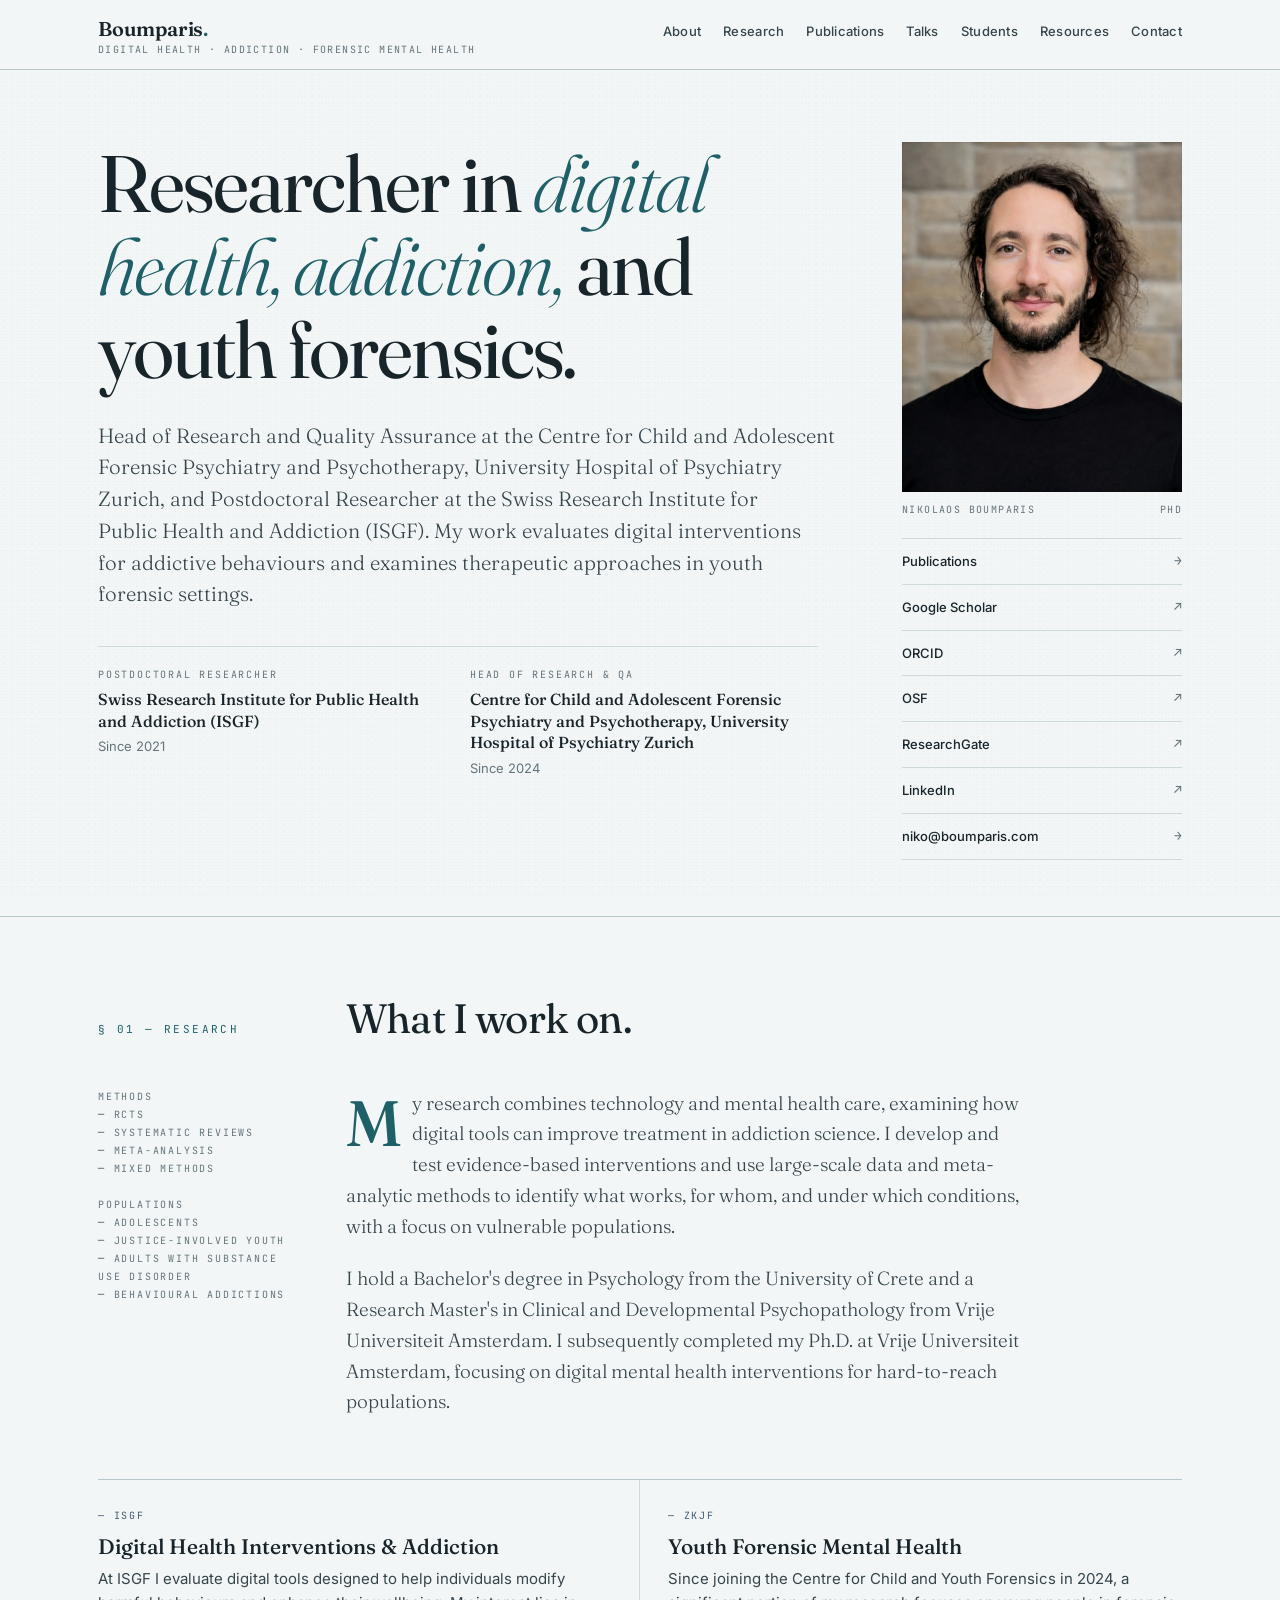
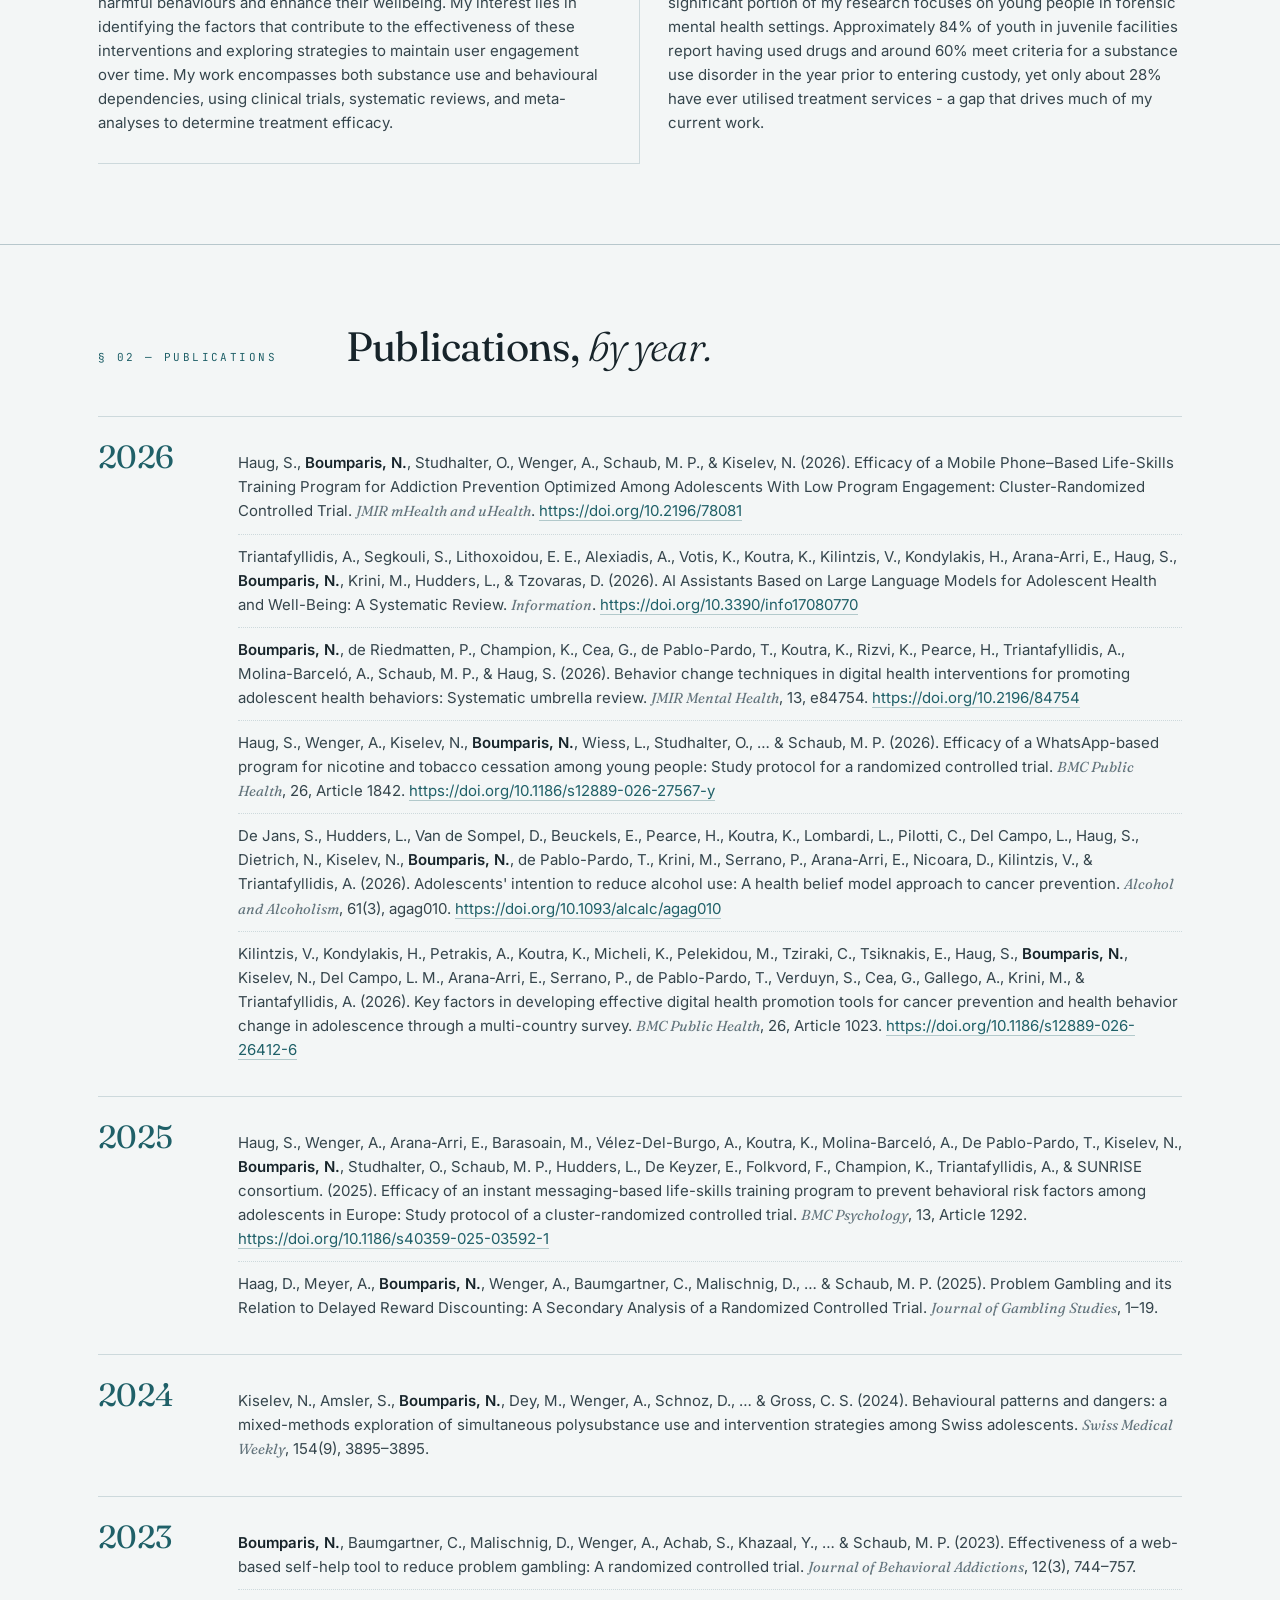
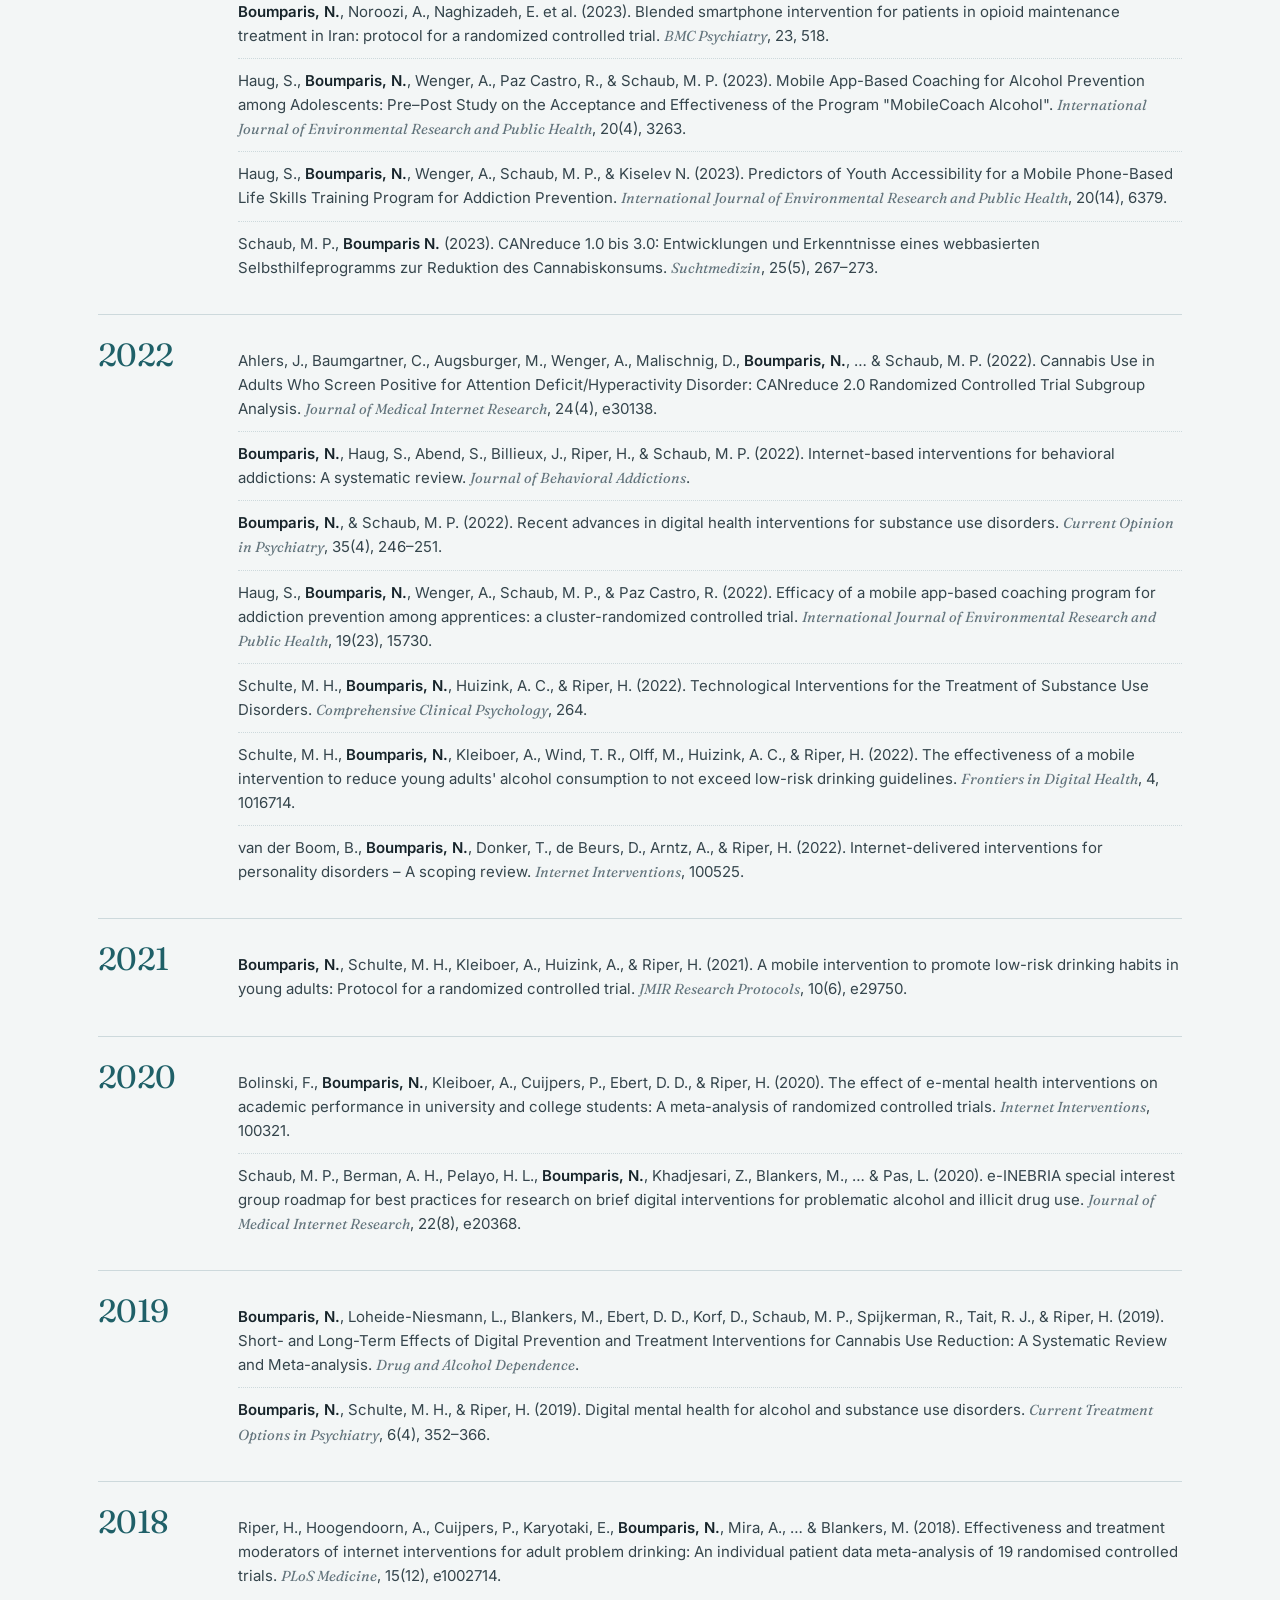
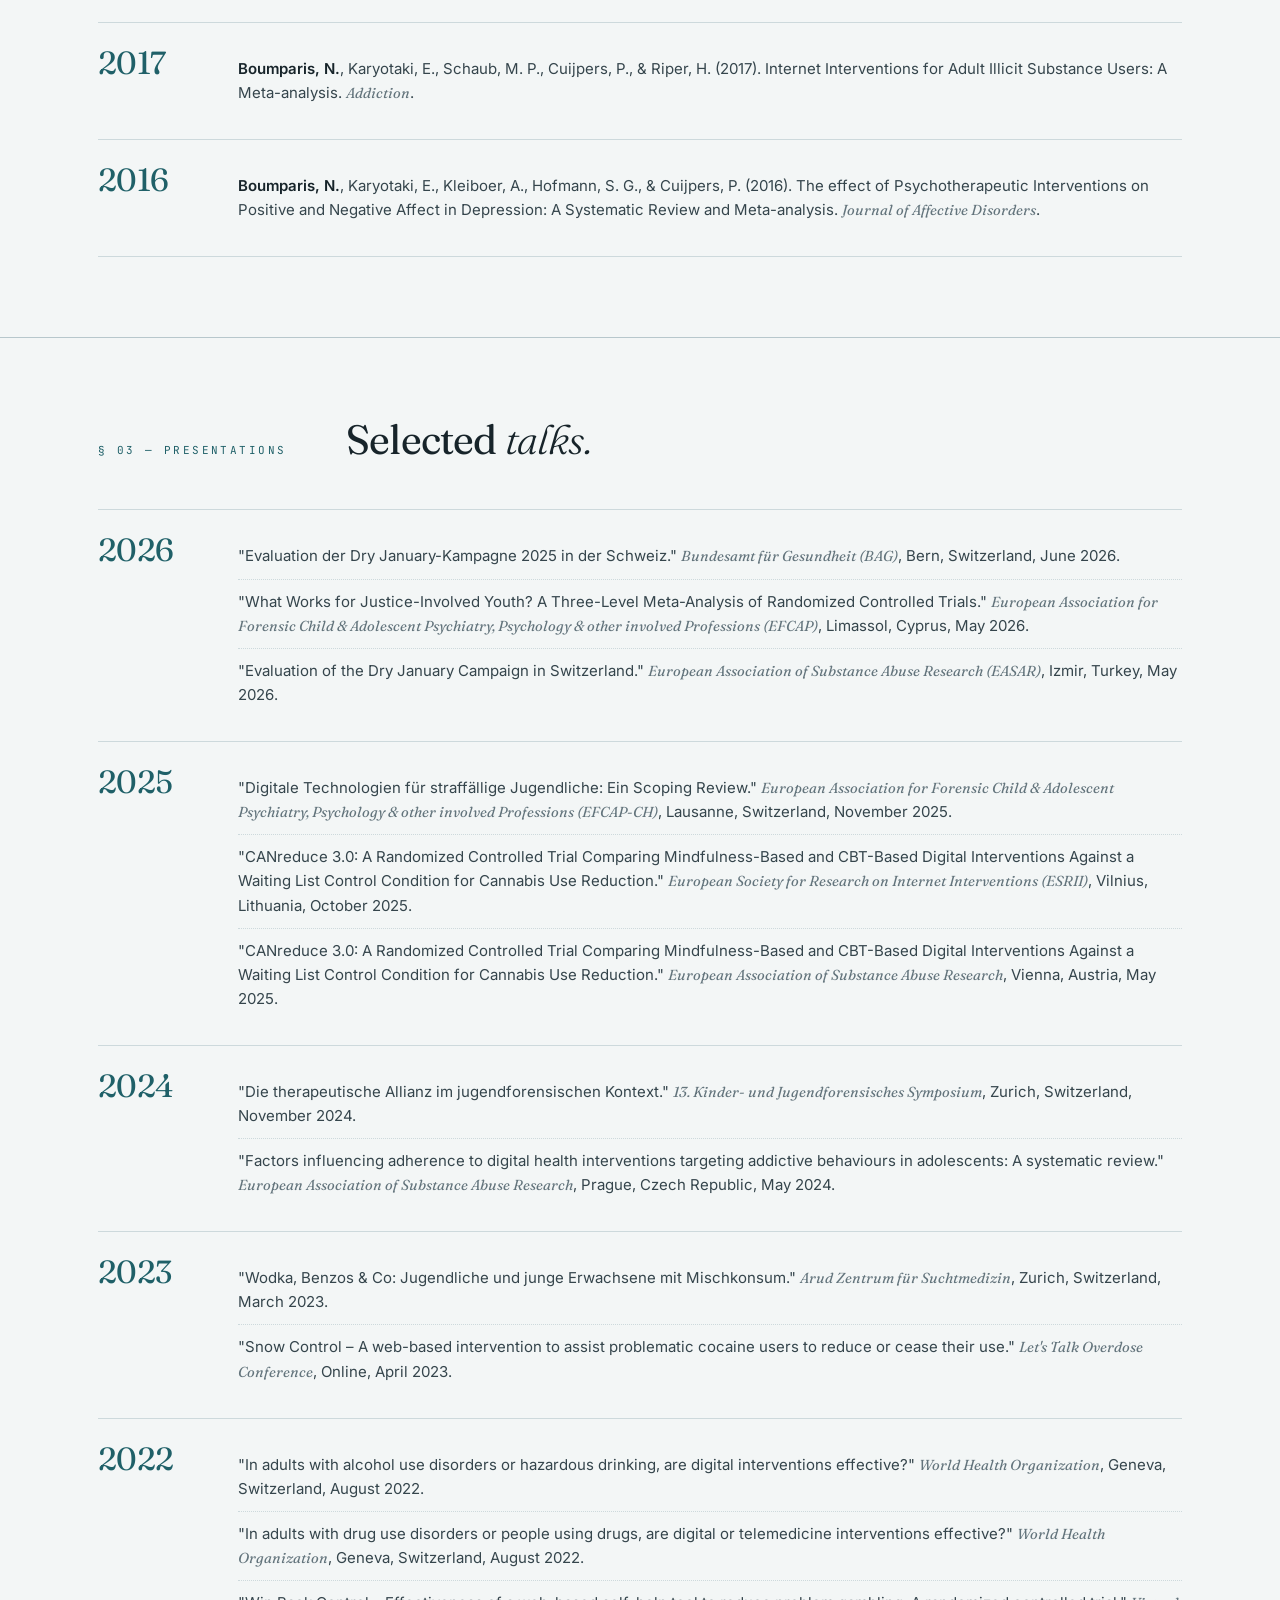
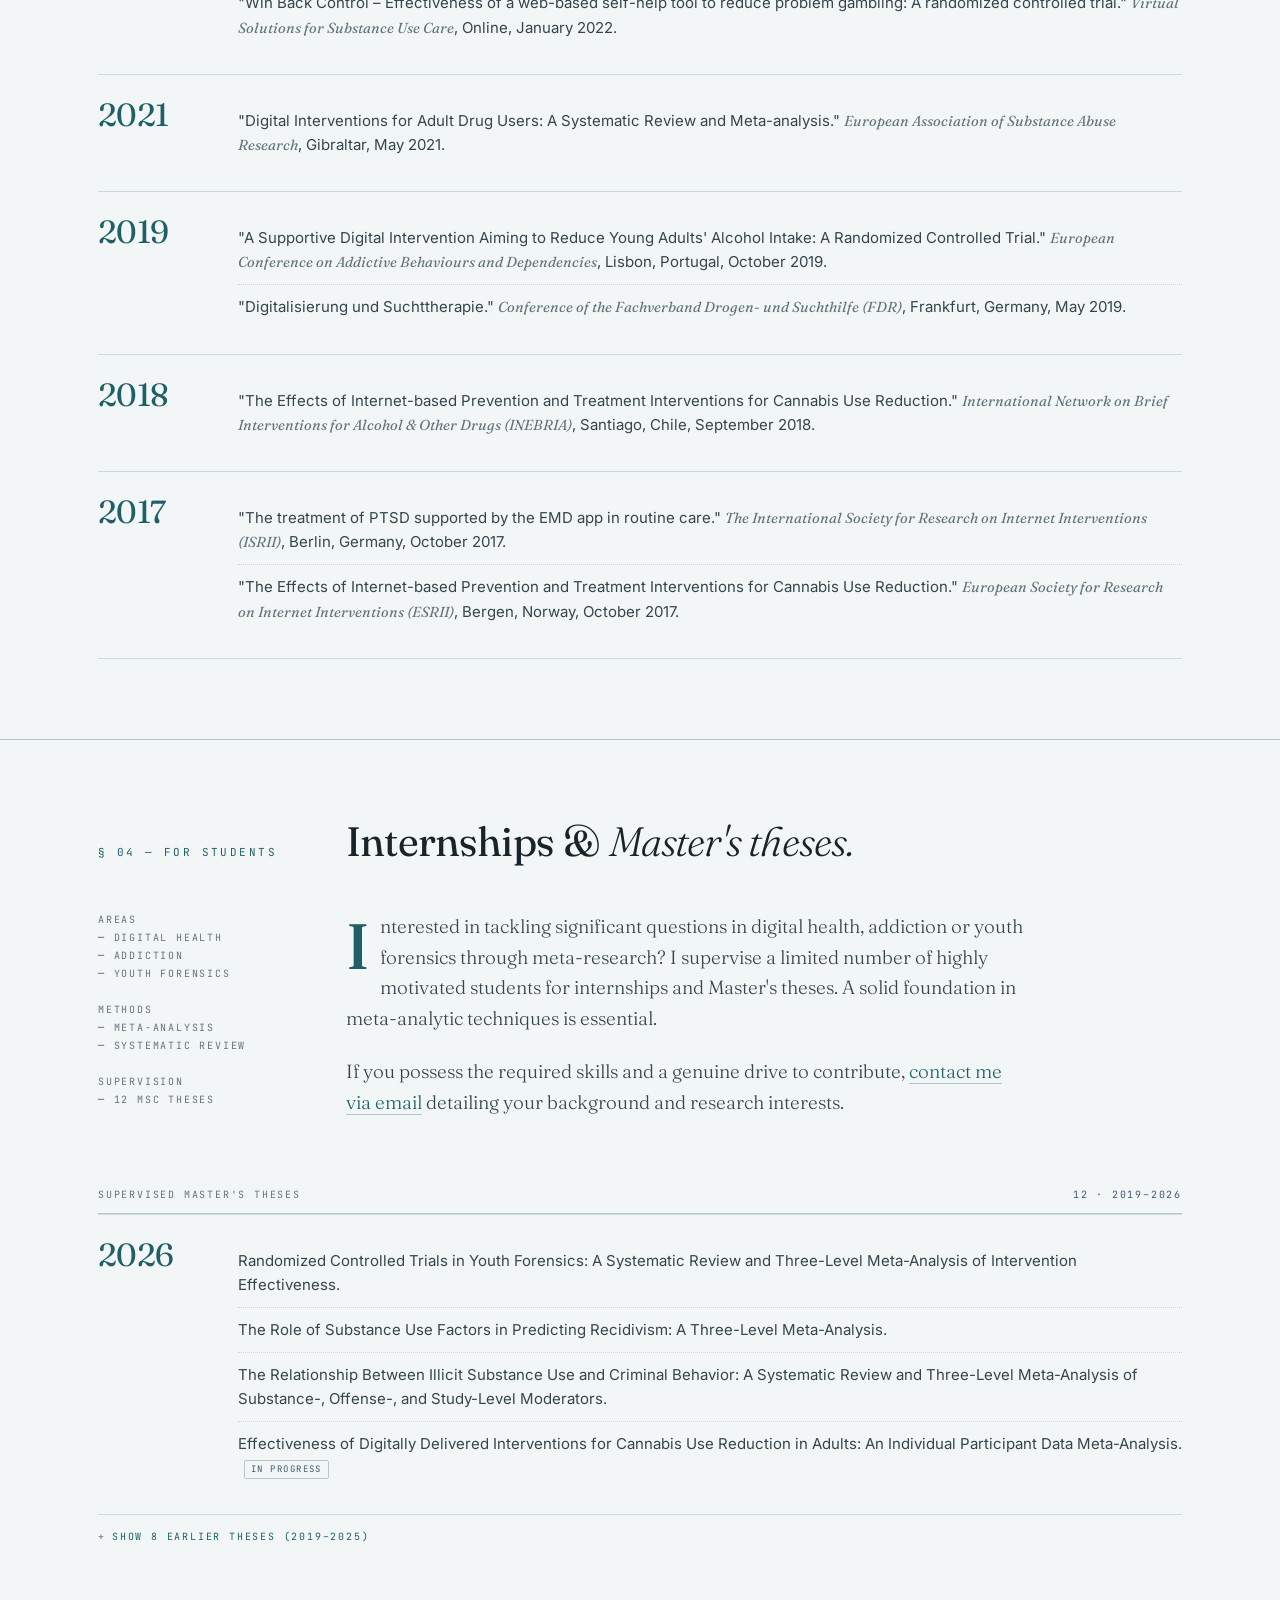
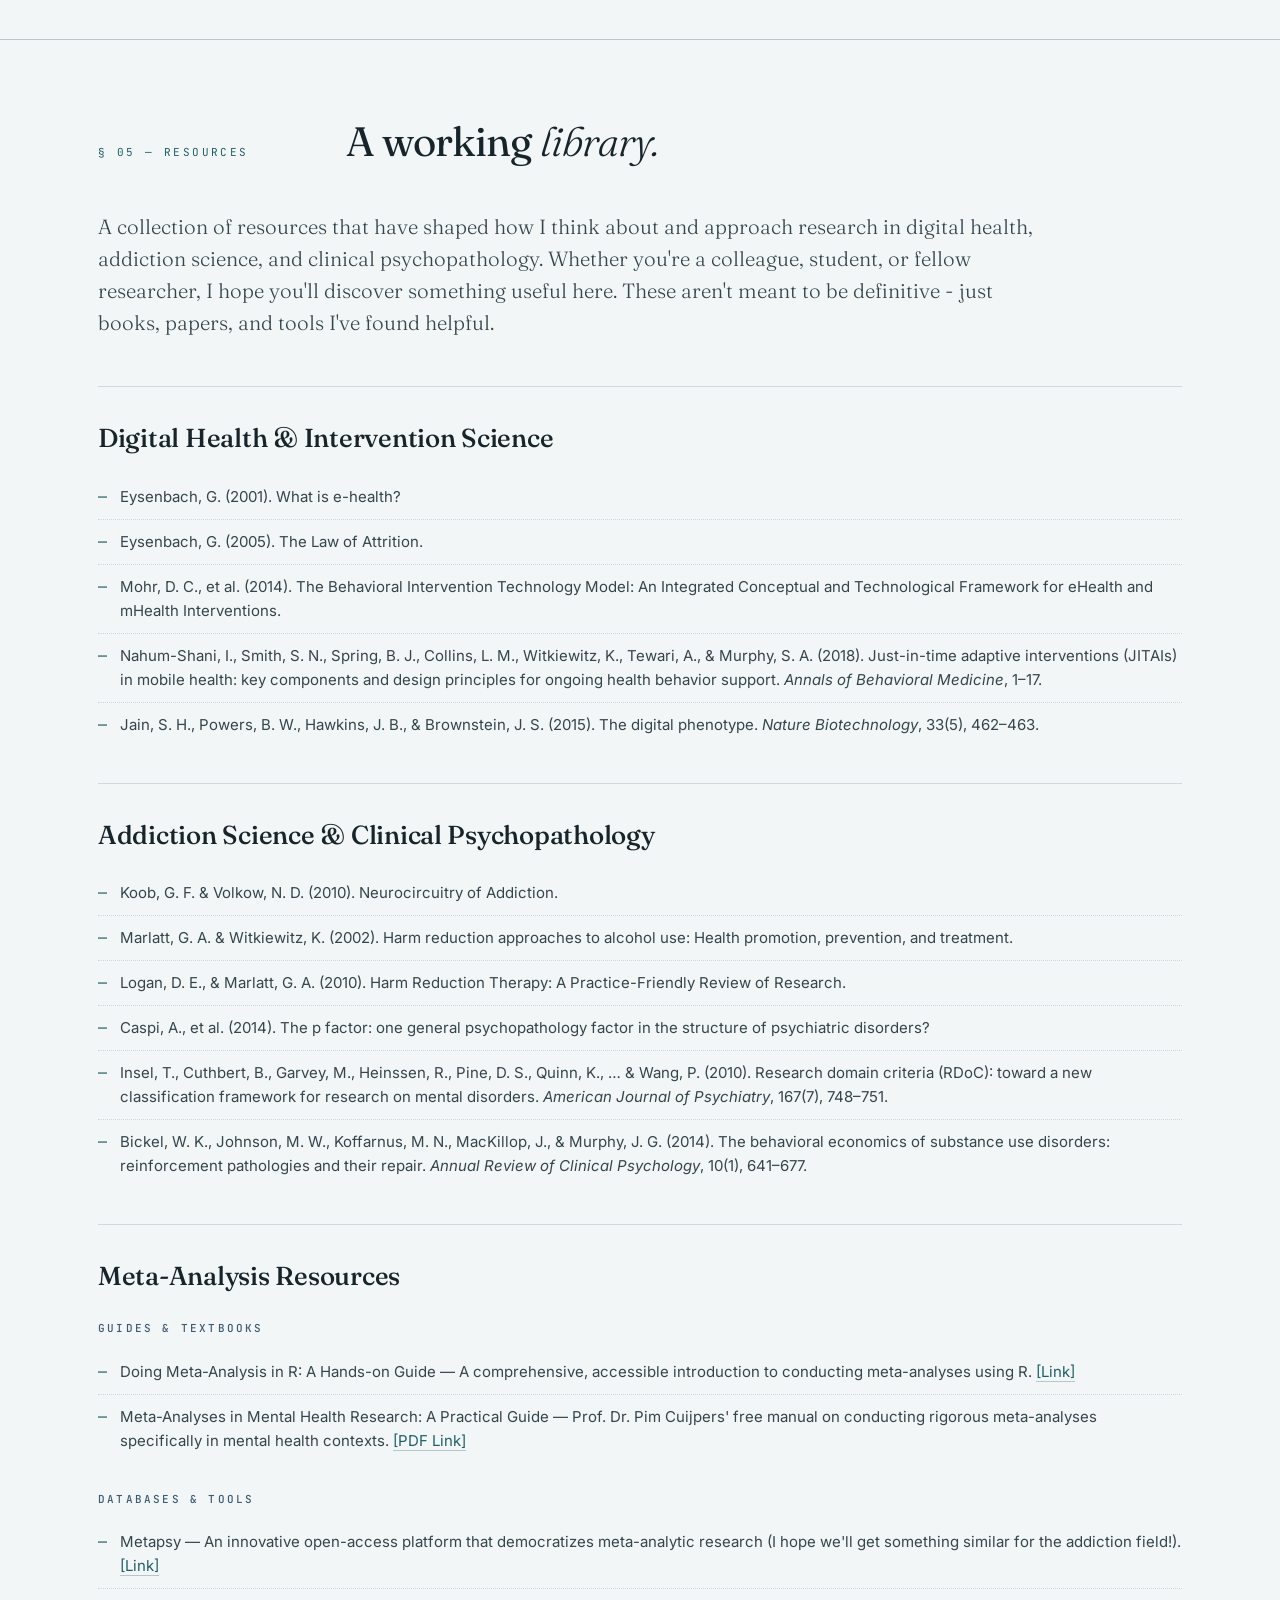
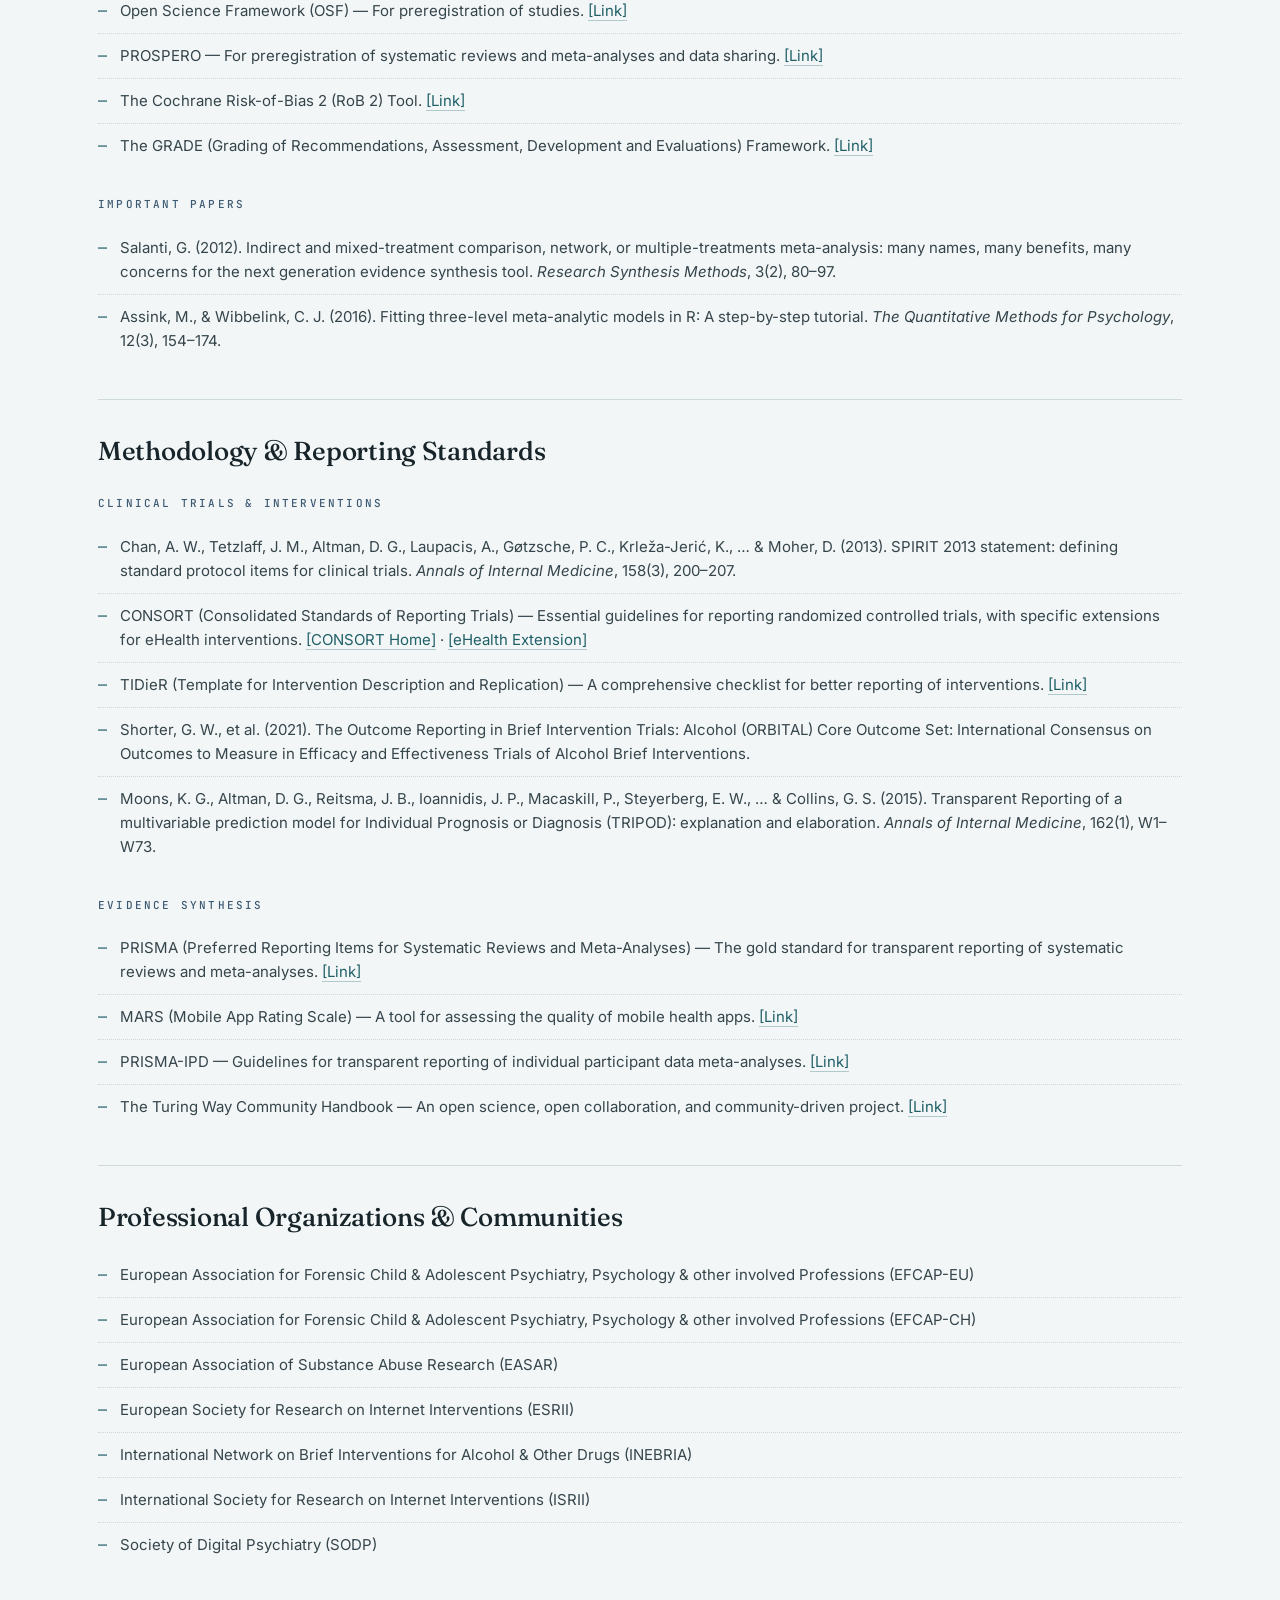
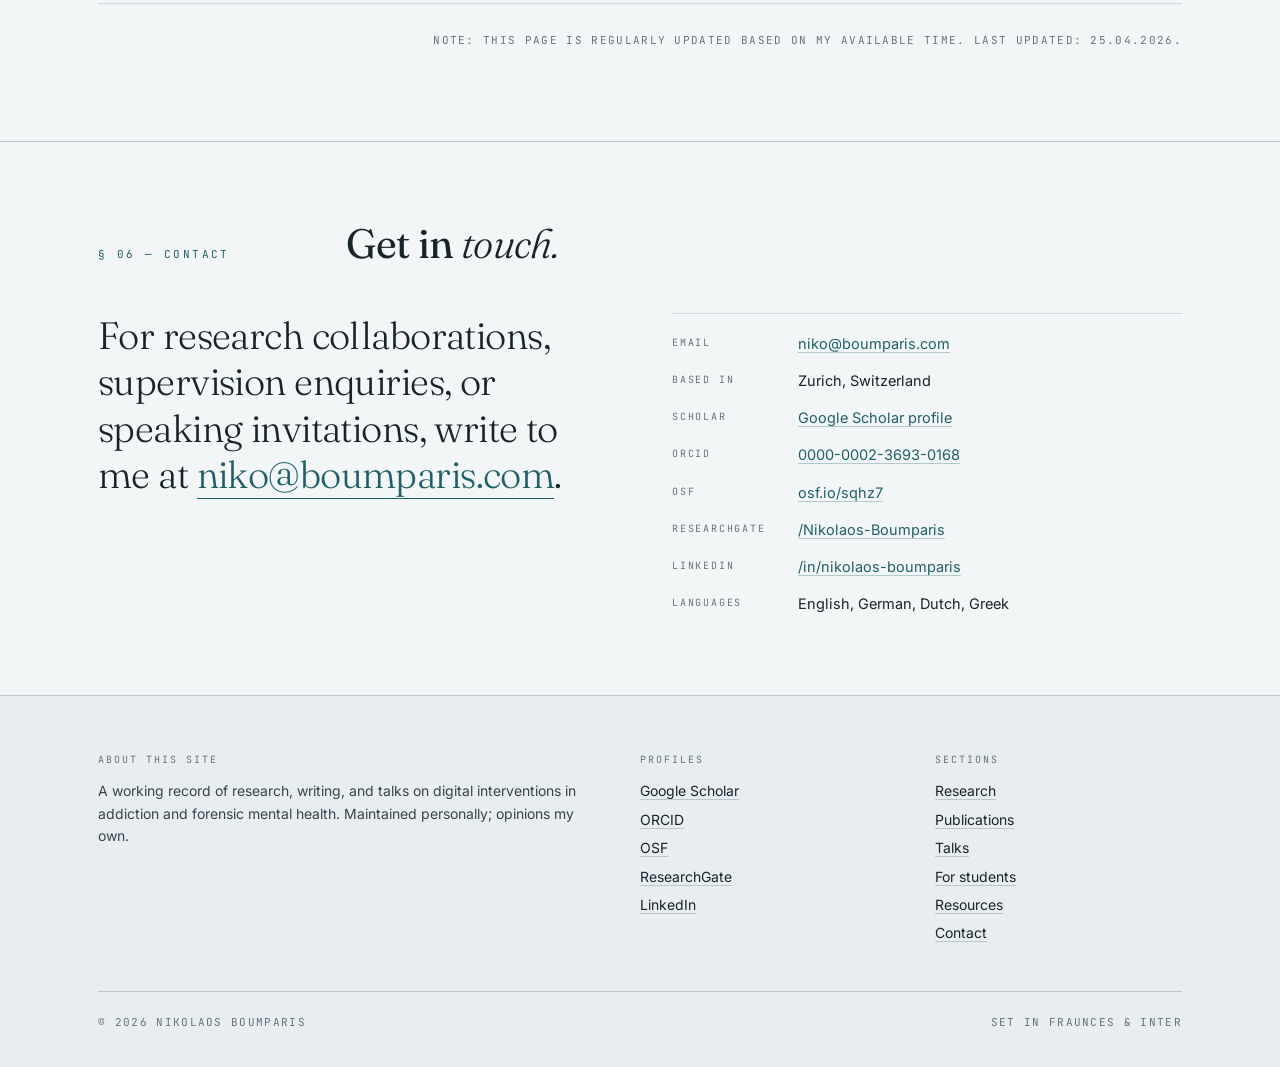
==== index.html @ 0db7cbc0 "Remove outdated CV download links Co-Authored-By: Claude Opus 5 (1M context) <noreply@anthropic.com>" ====
<!DOCTYPE html>
<html lang="en">
<head>
<!-- Google Analytics -->
<script async src="https://www.googletagmanager.com/gtag/js?id=G-JE50Y0Y4YY"></script>
<script>
  window.dataLayer = window.dataLayer || [];
  function gtag(){dataLayer.push(arguments);}
  gtag('js', new Date());
  gtag('config', 'G-JE50Y0Y4YY');
</script>

<meta charset="UTF-8" />
<meta name="viewport" content="width=device-width, initial-scale=1.0" />
<title>Nikolaos Boumparis, PhD — Digital Health & Addiction Research</title>
<meta name="description" content="Researcher in digital health, addiction, and youth forensic mental health. Postdoctoral researcher at ISGF and Head of Research and Quality Assurance at the Centre for Child and Adolescent Forensic Psychiatry and Psychotherapy." />

<!-- Open Graph -->
<meta property="og:title" content="Nikolaos Boumparis, PhD — Digital Health & Addiction Research" />
<meta property="og:description" content="Researcher in digital health, addiction, and youth forensic mental health. Postdoctoral researcher at ISGF and Head of Research and Quality Assurance at the Centre for Child and Adolescent Forensic Psychiatry and Psychotherapy." />
<meta property="og:image" content="photo.png" />
<meta property="og:type" content="website" />
<meta property="og:url" content="" />
<meta name="twitter:card" content="summary_large_image" />

<link rel="preconnect" href="https://fonts.googleapis.com" />
<link rel="preconnect" href="https://fonts.gstatic.com" crossorigin />
<link href="https://fonts.googleapis.com/css2?family=Fraunces:opsz,wght@9..144,300;9..144,400;9..144,500;9..144,600;9..144,700&family=Inter:wght@300;400;500;600;700&family=JetBrains+Mono:wght@400;500&display=swap" rel="stylesheet" />
<link rel="stylesheet" href="styles.css" />
</head>
<body>

  <!-- ============ MASTHEAD ============ -->
  <header class="masthead">
    <div class="wrap masthead-inner">
      <a href="#top" class="brand">
        Boumparis<span class="dot">.</span>
        <small>Digital Health · Addiction · Forensic Mental Health</small>
      </a>
      <nav class="primary" aria-label="Primary">
        <ul>
          <li><a href="#about">About</a></li>
          <li><a href="#research">Research</a></li>
          <li><a href="#publications">Publications</a></li>
          <li><a href="#talks">Talks</a></li>
          <li><a href="#opportunities">Students</a></li>
          <li><a href="#resources">Resources</a></li>
          <li><a href="#contact">Contact</a></li>
        </ul>
      </nav>
    </div>
  </header>

  <!-- ============ HERO ============ -->
  <section class="hero" id="top">
    <div class="wrap">
      <div class="hero-grid">
        <div>
             <h1 class="display" id="about">
            Researcher in <em>digital health, addiction,</em> and youth forensics.
          </h1>
          <p class="lede">
            Head of Research and Quality Assurance at the Centre for Child and Adolescent Forensic Psychiatry and Psychotherapy, University Hospital of Psychiatry Zurich, and Postdoctoral Researcher at the Swiss Research Institute for Public Health and Addiction (ISGF). My work evaluates digital interventions for addictive behaviours and examines therapeutic approaches in youth forensic settings.
          </p>

          <div class="affiliations">
            <div class="affil-item">
              <div class="role">Postdoctoral Researcher</div>
              <div class="org">Swiss Research Institute for Public Health and Addiction (ISGF)</div>
              <div class="since">Since 2021</div>
            </div>
            <div class="affil-item">
              <div class="role">Head of Research & QA</div>
              <div class="org">Centre for Child and Adolescent Forensic Psychiatry and Psychotherapy, University Hospital of Psychiatry Zurich</div>
              <div class="since">Since 2024</div>
            </div>
          </div>
        </div>

        <aside class="portrait-col">
          <figure class="portrait">
            <img src="photo.png" alt="Nikolaos Boumparis" />
          </figure>
          <div class="portrait-caption">
            <span>Nikolaos Boumparis</span>
            <span>PhD</span>
          </div>

          <div class="quick-links">
            <a href="#publications">Publications <span class="arrow">→</span></a>
            <a href="https://scholar.google.com/citations?user=WWRJ50kAAAAJ&hl=en" target="_blank" rel="noopener">Google Scholar <span class="arrow">↗</span></a>
            <a href="https://orcid.org/0000-0002-3693-0168" target="_blank" rel="noopener">ORCID <span class="arrow">↗</span></a>
            <a href="https://osf.io/sqhz7/" target="_blank" rel="noopener">OSF <span class="arrow">↗</span></a>
            <a href="https://www.researchgate.net/profile/Nikolaos-Boumparis/research" target="_blank" rel="noopener">ResearchGate <span class="arrow">↗</span></a>
            <a href="https://www.linkedin.com/in/nikolaos-boumparis/" target="_blank" rel="noopener">LinkedIn <span class="arrow">↗</span></a>
            <a href="mailto:niko@boumparis.com">niko@boumparis.com <span class="arrow">→</span></a>
          </div>
        </aside>
      </div>
    </div>
  </section>

  <!-- ============ ABOUT / RESEARCH ============ -->
  <section class="block" id="research">
    <div class="wrap">
      <div class="section-head">
        <div class="section-num">§ 01 — Research</div>
        <h2 class="section-title">What I work on.</h2>
      </div>

      <div class="focus-grid">
        <aside class="focus-aside">
          Methods<br/>
          ─ RCTs<br/>
          ─ Systematic Reviews<br/>
          ─ Meta-Analysis<br/>
          ─ Mixed Methods<br/><br/>
          Populations<br/>
          ─ Adolescents<br/>
          ─ Justice-involved youth<br/>
          ─ Adults with substance use disorder<br/>
          ─ Behavioural addictions
        </aside>

        <div class="focus-prose">
          <p>My research combines technology and mental health care, examining how digital tools can improve treatment in addiction science. I develop and test evidence-based interventions and use large-scale data and meta-analytic methods to identify what works, for whom, and under which conditions, with a focus on vulnerable populations.</p>
          <p>I hold a Bachelor's degree in Psychology from the University of Crete and a Research Master's in Clinical and Developmental Psychopathology from Vrije Universiteit Amsterdam. I subsequently completed my Ph.D. at Vrije Universiteit Amsterdam, focusing on digital mental health interventions for hard-to-reach populations.</p>
        </div>
      </div>

      <div class="topics">
        <div class="topic">
          <div class="tag">— ISGF</div>
          <h4>Digital Health Interventions & Addiction</h4>
          <p>At ISGF I evaluate digital tools designed to help individuals modify harmful behaviours and enhance their wellbeing. My interest lies in identifying the factors that contribute to the effectiveness of these interventions and exploring strategies to maintain user engagement over time. My work encompasses both substance use and behavioural dependencies, using clinical trials, systematic reviews, and meta-analyses to determine treatment efficacy.</p>
        </div>
        <div class="topic">
          <div class="tag">— ZKJF</div>
          <h4>Youth Forensic Mental Health</h4>
          <p>Since joining the Centre for Child and Youth Forensics in 2024, a significant portion of my research focuses on young people in forensic mental health settings. Approximately 84% of youth in juvenile facilities report having used drugs and around 60% meet criteria for a substance use disorder in the year prior to entering custody, yet only about 28% have ever utilised treatment services - a gap that drives much of my current work.</p>
        </div>
      </div>
    </div>
  </section>

  <!-- ============ PUBLICATIONS ============ -->
  <section class="block" id="publications">
    <div class="wrap">
      <div class="section-head">
        <div class="section-num">§ 02 — Publications</div>
        <h2 class="section-title">Publications, <em>by year.</em></h2>
      </div>

      <div class="pub-year">
        <div class="y">2026</div>
        <ul>
          <li>Haug, S., <strong>Boumparis, N.</strong>, Studhalter, O., Wenger, A., Schaub, M. P., &amp; Kiselev, N. (2026). Efficacy of a Mobile Phone–Based Life-Skills Training Program for Addiction Prevention Optimized Among Adolescents With Low Program Engagement: Cluster-Randomized Controlled Trial. <em>JMIR mHealth and uHealth</em>. <a href="https://doi.org/10.2196/78081" target="_blank" rel="noopener">https://doi.org/10.2196/78081</a></li>
          <li>Triantafyllidis, A., Segkouli, S., Lithoxoidou, E. E., Alexiadis, A., Votis, K., Koutra, K., Kilintzis, V., Kondylakis, H., Arana-Arri, E., Haug, S., <strong>Boumparis, N.</strong>, Krini, M., Hudders, L., &amp; Tzovaras, D. (2026). AI Assistants Based on Large Language Models for Adolescent Health and Well-Being: A Systematic Review. <em>Information</em>. <a href="https://doi.org/10.3390/info17080770" target="_blank" rel="noopener">https://doi.org/10.3390/info17080770</a></li>
          <li><strong>Boumparis, N.</strong>, de Riedmatten, P., Champion, K., Cea, G., de Pablo-Pardo, T., Koutra, K., Rizvi, K., Pearce, H., Triantafyllidis, A., Molina-Barceló, A., Schaub, M. P., &amp; Haug, S. (2026). Behavior change techniques in digital health interventions for promoting adolescent health behaviors: Systematic umbrella review. <em>JMIR Mental Health</em>, 13, e84754. <a href="https://doi.org/10.2196/84754" target="_blank" rel="noopener">https://doi.org/10.2196/84754</a></li>
          <li>Haug, S., Wenger, A., Kiselev, N., <strong>Boumparis, N.</strong>, Wiess, L., Studhalter, O., … &amp; Schaub, M. P. (2026). Efficacy of a WhatsApp-based program for nicotine and tobacco cessation among young people: Study protocol for a randomized controlled trial. <em>BMC Public Health</em>, 26, Article 1842. <a href="https://doi.org/10.1186/s12889-026-27567-y" target="_blank" rel="noopener">https://doi.org/10.1186/s12889-026-27567-y</a></li>
          <li>De Jans, S., Hudders, L., Van de Sompel, D., Beuckels, E., Pearce, H., Koutra, K., Lombardi, L., Pilotti, C., Del Campo, L., Haug, S., Dietrich, N., Kiselev, N., <strong>Boumparis, N.</strong>, de Pablo-Pardo, T., Krini, M., Serrano, P., Arana-Arri, E., Nicoara, D., Kilintzis, V., &amp; Triantafyllidis, A. (2026). Adolescents' intention to reduce alcohol use: A health belief model approach to cancer prevention. <em>Alcohol and Alcoholism</em>, 61(3), agag010. <a href="https://doi.org/10.1093/alcalc/agag010" target="_blank" rel="noopener">https://doi.org/10.1093/alcalc/agag010</a></li>
          <li>Kilintzis, V., Kondylakis, H., Petrakis, A., Koutra, K., Micheli, K., Pelekidou, M., Tziraki, C., Tsiknakis, E., Haug, S., <strong>Boumparis, N.</strong>, Kiselev, N., Del Campo, L. M., Arana-Arri, E., Serrano, P., de Pablo-Pardo, T., Verduyn, S., Cea, G., Gallego, A., Krini, M., &amp; Triantafyllidis, A. (2026). Key factors in developing effective digital health promotion tools for cancer prevention and health behavior change in adolescence through a multi-country survey. <em>BMC Public Health</em>, 26, Article 1023. <a href="https://doi.org/10.1186/s12889-026-26412-6" target="_blank" rel="noopener">https://doi.org/10.1186/s12889-026-26412-6</a></li>
        </ul>
      </div>

      <div class="pub-year">
        <div class="y">2025</div>
        <ul>
          <li>Haug, S., Wenger, A., Arana-Arri, E., Barasoain, M., Vélez-Del-Burgo, A., Koutra, K., Molina-Barceló, A., De Pablo-Pardo, T., Kiselev, N., <strong>Boumparis, N.</strong>, Studhalter, O., Schaub, M. P., Hudders, L., De Keyzer, E., Folkvord, F., Champion, K., Triantafyllidis, A., &amp; SUNRISE consortium. (2025). Efficacy of an instant messaging-based life-skills training program to prevent behavioral risk factors among adolescents in Europe: Study protocol of a cluster-randomized controlled trial. <em>BMC Psychology</em>, 13, Article 1292. <a href="https://doi.org/10.1186/s40359-025-03592-1" target="_blank" rel="noopener">https://doi.org/10.1186/s40359-025-03592-1</a></li>
          <li>Haag, D., Meyer, A., <strong>Boumparis, N.</strong>, Wenger, A., Baumgartner, C., Malischnig, D., … &amp; Schaub, M. P. (2025). Problem Gambling and its Relation to Delayed Reward Discounting: A Secondary Analysis of a Randomized Controlled Trial. <em>Journal of Gambling Studies</em>, 1–19.</li>
        </ul>
      </div>

      <div class="pub-year">
        <div class="y">2024</div>
        <ul>
          <li>Kiselev, N., Amsler, S., <strong>Boumparis, N.</strong>, Dey, M., Wenger, A., Schnoz, D., … &amp; Gross, C. S. (2024). Behavioural patterns and dangers: a mixed-methods exploration of simultaneous polysubstance use and intervention strategies among Swiss adolescents. <em>Swiss Medical Weekly</em>, 154(9), 3895–3895.</li>
        </ul>
      </div>

      <div class="pub-year">
        <div class="y">2023</div>
        <ul>
          <li><strong>Boumparis, N.</strong>, Baumgartner, C., Malischnig, D., Wenger, A., Achab, S., Khazaal, Y., … &amp; Schaub, M. P. (2023). Effectiveness of a web-based self-help tool to reduce problem gambling: A randomized controlled trial. <em>Journal of Behavioral Addictions</em>, 12(3), 744–757.</li>
          <li><strong>Boumparis, N.</strong>, Noroozi, A., Naghizadeh, E. et al. (2023). Blended smartphone intervention for patients in opioid maintenance treatment in Iran: protocol for a randomized controlled trial. <em>BMC Psychiatry</em>, 23, 518.</li>
          <li>Haug, S., <strong>Boumparis, N.</strong>, Wenger, A., Paz Castro, R., &amp; Schaub, M. P. (2023). Mobile App-Based Coaching for Alcohol Prevention among Adolescents: Pre–Post Study on the Acceptance and Effectiveness of the Program "MobileCoach Alcohol". <em>International Journal of Environmental Research and Public Health</em>, 20(4), 3263.</li>
          <li>Haug, S., <strong>Boumparis, N.</strong>, Wenger, A., Schaub, M. P., &amp; Kiselev N. (2023). Predictors of Youth Accessibility for a Mobile Phone-Based Life Skills Training Program for Addiction Prevention. <em>International Journal of Environmental Research and Public Health</em>, 20(14), 6379.</li>
          <li>Schaub, M. P., <strong>Boumparis N.</strong> (2023). CANreduce 1.0 bis 3.0: Entwicklungen und Erkenntnisse eines webbasierten Selbsthilfeprogramms zur Reduktion des Cannabiskonsums. <em>Suchtmedizin</em>, 25(5), 267–273.</li>
        </ul>
      </div>

      <div class="pub-year">
        <div class="y">2022</div>
        <ul>
          <li>Ahlers, J., Baumgartner, C., Augsburger, M., Wenger, A., Malischnig, D., <strong>Boumparis, N.</strong>, … &amp; Schaub, M. P. (2022). Cannabis Use in Adults Who Screen Positive for Attention Deficit/Hyperactivity Disorder: CANreduce 2.0 Randomized Controlled Trial Subgroup Analysis. <em>Journal of Medical Internet Research</em>, 24(4), e30138.</li>
          <li><strong>Boumparis, N.</strong>, Haug, S., Abend, S., Billieux, J., Riper, H., &amp; Schaub, M. P. (2022). Internet-based interventions for behavioral addictions: A systematic review. <em>Journal of Behavioral Addictions</em>.</li>
          <li><strong>Boumparis, N.</strong>, &amp; Schaub, M. P. (2022). Recent advances in digital health interventions for substance use disorders. <em>Current Opinion in Psychiatry</em>, 35(4), 246–251.</li>
          <li>Haug, S., <strong>Boumparis, N.</strong>, Wenger, A., Schaub, M. P., &amp; Paz Castro, R. (2022). Efficacy of a mobile app-based coaching program for addiction prevention among apprentices: a cluster-randomized controlled trial. <em>International Journal of Environmental Research and Public Health</em>, 19(23), 15730.</li>
          <li>Schulte, M. H., <strong>Boumparis, N.</strong>, Huizink, A. C., &amp; Riper, H. (2022). Technological Interventions for the Treatment of Substance Use Disorders. <em>Comprehensive Clinical Psychology</em>, 264.</li>
          <li>Schulte, M. H., <strong>Boumparis, N.</strong>, Kleiboer, A., Wind, T. R., Olff, M., Huizink, A. C., &amp; Riper, H. (2022). The effectiveness of a mobile intervention to reduce young adults' alcohol consumption to not exceed low-risk drinking guidelines. <em>Frontiers in Digital Health</em>, 4, 1016714.</li>
          <li>van der Boom, B., <strong>Boumparis, N.</strong>, Donker, T., de Beurs, D., Arntz, A., &amp; Riper, H. (2022). Internet-delivered interventions for personality disorders – A scoping review. <em>Internet Interventions</em>, 100525.</li>
        </ul>
      </div>

      <div class="pub-year">
        <div class="y">2021</div>
        <ul>
          <li><strong>Boumparis, N.</strong>, Schulte, M. H., Kleiboer, A., Huizink, A., &amp; Riper, H. (2021). A mobile intervention to promote low-risk drinking habits in young adults: Protocol for a randomized controlled trial. <em>JMIR Research Protocols</em>, 10(6), e29750.</li>
        </ul>
      </div>

      <div class="pub-year">
        <div class="y">2020</div>
        <ul>
          <li>Bolinski, F., <strong>Boumparis, N.</strong>, Kleiboer, A., Cuijpers, P., Ebert, D. D., &amp; Riper, H. (2020). The effect of e-mental health interventions on academic performance in university and college students: A meta-analysis of randomized controlled trials. <em>Internet Interventions</em>, 100321.</li>
          <li>Schaub, M. P., Berman, A. H., Pelayo, H. L., <strong>Boumparis, N.</strong>, Khadjesari, Z., Blankers, M., … &amp; Pas, L. (2020). e-INEBRIA special interest group roadmap for best practices for research on brief digital interventions for problematic alcohol and illicit drug use. <em>Journal of Medical Internet Research</em>, 22(8), e20368.</li>
        </ul>
      </div>

      <div class="pub-year">
        <div class="y">2019</div>
        <ul>
          <li><strong>Boumparis, N.</strong>, Loheide-Niesmann, L., Blankers, M., Ebert, D. D., Korf, D., Schaub, M. P., Spijkerman, R., Tait, R. J., &amp; Riper, H. (2019). Short- and Long-Term Effects of Digital Prevention and Treatment Interventions for Cannabis Use Reduction: A Systematic Review and Meta-analysis. <em>Drug and Alcohol Dependence</em>.</li>
          <li><strong>Boumparis, N.</strong>, Schulte, M. H., &amp; Riper, H. (2019). Digital mental health for alcohol and substance use disorders. <em>Current Treatment Options in Psychiatry</em>, 6(4), 352–366.</li>
        </ul>
      </div>

      <div class="pub-year">
        <div class="y">2018</div>
        <ul>
          <li>Riper, H., Hoogendoorn, A., Cuijpers, P., Karyotaki, E., <strong>Boumparis, N.</strong>, Mira, A., … &amp; Blankers, M. (2018). Effectiveness and treatment moderators of internet interventions for adult problem drinking: An individual patient data meta-analysis of 19 randomised controlled trials. <em>PLoS Medicine</em>, 15(12), e1002714.</li>
        </ul>
      </div>

      <div class="pub-year">
        <div class="y">2017</div>
        <ul>
          <li><strong>Boumparis, N.</strong>, Karyotaki, E., Schaub, M. P., Cuijpers, P., &amp; Riper, H. (2017). Internet Interventions for Adult Illicit Substance Users: A Meta-analysis. <em>Addiction</em>.</li>
        </ul>
      </div>

      <div class="pub-year">
        <div class="y">2016</div>
        <ul>
          <li><strong>Boumparis, N.</strong>, Karyotaki, E., Kleiboer, A., Hofmann, S. G., &amp; Cuijpers, P. (2016). The effect of Psychotherapeutic Interventions on Positive and Negative Affect in Depression: A Systematic Review and Meta-analysis. <em>Journal of Affective Disorders</em>.</li>
        </ul>
      </div>

    </div>
  </section>

  <!-- ============ TALKS ============ -->
  <section class="block" id="talks">
    <div class="wrap">
      <div class="section-head">
        <div class="section-num">§ 03 — Presentations</div>
        <h2 class="section-title">Selected <em>talks.</em></h2>
      </div>

      <div class="pub-year">
        <div class="y">2026</div>
        <ul>
          <li>"Evaluation der Dry January-Kampagne 2025 in der Schweiz." <em>Bundesamt für Gesundheit (BAG)</em>, Bern, Switzerland, June 2026.</li>
          <li>"What Works for Justice-Involved Youth? A Three-Level Meta-Analysis of Randomized Controlled Trials." <em>European Association for Forensic Child &amp; Adolescent Psychiatry, Psychology &amp; other involved Professions (EFCAP)</em>, Limassol, Cyprus, May 2026.</li>
          <li>"Evaluation of the Dry January Campaign in Switzerland." <em>European Association of Substance Abuse Research (EASAR)</em>, Izmir, Turkey, May 2026.</li>
        </ul>
      </div>

      <div class="pub-year">
        <div class="y">2025</div>
        <ul>
          <li>"Digitale Technologien für straffällige Jugendliche: Ein Scoping Review." <em>European Association for Forensic Child &amp; Adolescent Psychiatry, Psychology &amp; other involved Professions (EFCAP-CH)</em>, Lausanne, Switzerland, November 2025.</li>
          <li>"CANreduce 3.0: A Randomized Controlled Trial Comparing Mindfulness-Based and CBT-Based Digital Interventions Against a Waiting List Control Condition for Cannabis Use Reduction." <em>European Society for Research on Internet Interventions (ESRII)</em>, Vilnius, Lithuania, October 2025.</li>
          <li>"CANreduce 3.0: A Randomized Controlled Trial Comparing Mindfulness-Based and CBT-Based Digital Interventions Against a Waiting List Control Condition for Cannabis Use Reduction." <em>European Association of Substance Abuse Research</em>, Vienna, Austria, May 2025.</li>
        </ul>
      </div>

      <div class="pub-year">
        <div class="y">2024</div>
        <ul>
          <li>"Die therapeutische Allianz im jugendforensischen Kontext." <em>13. Kinder- und Jugendforensisches Symposium</em>, Zurich, Switzerland, November 2024.</li>
          <li>"Factors influencing adherence to digital health interventions targeting addictive behaviours in adolescents: A systematic review." <em>European Association of Substance Abuse Research</em>, Prague, Czech Republic, May 2024.</li>
        </ul>
      </div>

      <div class="pub-year">
        <div class="y">2023</div>
        <ul>
          <li>"Wodka, Benzos &amp; Co: Jugendliche und junge Erwachsene mit Mischkonsum." <em>Arud Zentrum für Suchtmedizin</em>, Zurich, Switzerland, March 2023.</li>
          <li>"Snow Control – A web-based intervention to assist problematic cocaine users to reduce or cease their use." <em>Let's Talk Overdose Conference</em>, Online, April 2023.</li>
        </ul>
      </div>

      <div class="pub-year">
        <div class="y">2022</div>
        <ul>
          <li>"In adults with alcohol use disorders or hazardous drinking, are digital interventions effective?" <em>World Health Organization</em>, Geneva, Switzerland, August 2022.</li>
          <li>"In adults with drug use disorders or people using drugs, are digital or telemedicine interventions effective?" <em>World Health Organization</em>, Geneva, Switzerland, August 2022.</li>
          <li>"Win Back Control – Effectiveness of a web-based self-help tool to reduce problem gambling: A randomized controlled trial." <em>Virtual Solutions for Substance Use Care</em>, Online, January 2022.</li>
        </ul>
      </div>

      <div class="pub-year">
        <div class="y">2021</div>
        <ul>
          <li>"Digital Interventions for Adult Drug Users: A Systematic Review and Meta-analysis." <em>European Association of Substance Abuse Research</em>, Gibraltar, May 2021.</li>
        </ul>
      </div>

      <div class="pub-year">
        <div class="y">2019</div>
        <ul>
          <li>"A Supportive Digital Intervention Aiming to Reduce Young Adults' Alcohol Intake: A Randomized Controlled Trial." <em>European Conference on Addictive Behaviours and Dependencies</em>, Lisbon, Portugal, October 2019.</li>
          <li>"Digitalisierung und Suchttherapie." <em>Conference of the Fachverband Drogen- und Suchthilfe (FDR)</em>, Frankfurt, Germany, May 2019.</li>
        </ul>
      </div>

      <div class="pub-year">
        <div class="y">2018</div>
        <ul>
          <li>"The Effects of Internet-based Prevention and Treatment Interventions for Cannabis Use Reduction." <em>International Network on Brief Interventions for Alcohol &amp; Other Drugs (INEBRIA)</em>, Santiago, Chile, September 2018.</li>
        </ul>
      </div>

      <div class="pub-year">
        <div class="y">2017</div>
        <ul>
          <li>"The treatment of PTSD supported by the EMD app in routine care." <em>The International Society for Research on Internet Interventions (ISRII)</em>, Berlin, Germany, October 2017.</li>
          <li>"The Effects of Internet-based Prevention and Treatment Interventions for Cannabis Use Reduction." <em>European Society for Research on Internet Interventions (ESRII)</em>, Bergen, Norway, October 2017.</li>
        </ul>
      </div>

    </div>
  </section>

  <!-- ============ OPPORTUNITIES ============ -->
  <section class="block" id="opportunities">
    <div class="wrap">
      <div class="section-head">
        <div class="section-num">§ 04 — For students</div>
        <h2 class="section-title">Internships &amp; <em>Master's theses.</em></h2>
      </div>

      <div class="focus-grid">
        <aside class="focus-aside">
          Areas<br/>
          ─ Digital health<br/>
          ─ Addiction<br/>
          ─ Youth forensics<br/><br/>
          Methods<br/>
          ─ Meta-analysis<br/>
          ─ Systematic review<br/><br/>
          Supervision<br/>
          ─ 12 MSc theses
        </aside>
        <div class="focus-prose">
          <p>Interested in tackling significant questions in digital health, addiction or youth forensics through meta-research? I supervise a limited number of highly motivated students for internships and Master's theses. A solid foundation in meta-analytic techniques is essential.</p>
          <p>If you possess the required skills and a genuine drive to contribute, <a href="#contact">contact me via email</a> detailing your background and research interests.</p>
        </div>
      </div>

      <div class="theses">
        <div class="theses-head">
          <span class="theses-label">Supervised Master's theses</span>
          <span class="theses-count">12 · 2019–2026</span>
        </div>

        <div class="pub-year">
          <div class="y">2026</div>
          <ul>
            <li>Randomized Controlled Trials in Youth Forensics: A Systematic Review and Three-Level Meta-Analysis of Intervention Effectiveness.</li>
            <li>The Role of Substance Use Factors in Predicting Recidivism: A Three-Level Meta-Analysis.</li>
            <li>The Relationship Between Illicit Substance Use and Criminal Behavior: A Systematic Review and Three-Level Meta-Analysis of Substance-, Offense-, and Study-Level Moderators.</li>
            <li>Effectiveness of Digitally Delivered Interventions for Cannabis Use Reduction in Adults: An Individual Participant Data Meta-Analysis. <span class="thesis-status">In progress</span></li>
          </ul>
        </div>

        <details class="thesis-more">
          <summary><span class="more-show">Show 8 earlier theses (2019–2025)</span><span class="more-hide">Hide earlier theses</span></summary>

          <div class="pub-year">
            <div class="y">2025</div>
            <ul>
              <li>The Moderating Role of Moral Incongruence in the Relationship Between Craving and Problematic Pornography Use.</li>
              <li>From Mindlessness to Mindfulness: The Role of Mindfulness in Cannabis Reduction in the CANreduce 3.0 Project.</li>
              <li>Factors That Promote and Hinder Digital Health Interventions for Adolescents.</li>
            </ul>
          </div>

          <div class="pub-year">
            <div class="y">2024</div>
            <ul>
              <li>Problem Gambling and Temporal Discounting.</li>
              <li>Adherence to Digital Health Interventions Among Adolescents.</li>
            </ul>
          </div>

          <div class="pub-year">
            <div class="y">2023</div>
            <ul>
              <li>Polysubstance Use in Swiss Adolescence – A Mixed Methods Approach.</li>
            </ul>
          </div>

          <div class="pub-year">
            <div class="y">2021</div>
            <ul>
              <li>In Their Own Words: Persian Cultural Concepts of Distress and Opioid Abuse.</li>
            </ul>
          </div>

          <div class="pub-year">
            <div class="y">2019</div>
            <ul>
              <li>The Effectiveness of Booster Sessions in Digital Alcohol Interventions: A Systematic Review and Meta-Analysis.</li>
            </ul>
          </div>
        </details>
      </div>
    </div>
  </section>

  <!-- ============ RESOURCES ============ -->
  <section class="block" id="resources">
    <div class="wrap">
      <div class="section-head">
        <div class="section-num">§ 05 — Resources</div>
        <h2 class="section-title">A working <em>library.</em></h2>
      </div>

      <p class="lede" style="max-width:72ch; margin-bottom:48px;">
        A collection of resources that have shaped how I think about and approach research in digital health, addiction science, and clinical psychopathology. Whether you're a colleague, student, or fellow researcher, I hope you'll discover something useful here. These aren't meant to be definitive - just books, papers, and tools I've found helpful.
      </p>

      <div class="resource-block">
        <h3 class="resource-h">Digital Health &amp; Intervention Science</h3>
        <ul class="resource-list">
          <li>Eysenbach, G. (2001). What is e-health?</li>
          <li>Eysenbach, G. (2005). The Law of Attrition.</li>
          <li>Mohr, D. C., et al. (2014). The Behavioral Intervention Technology Model: An Integrated Conceptual and Technological Framework for eHealth and mHealth Interventions.</li>
          <li>Nahum-Shani, I., Smith, S. N., Spring, B. J., Collins, L. M., Witkiewitz, K., Tewari, A., &amp; Murphy, S. A. (2018). Just-in-time adaptive interventions (JITAIs) in mobile health: key components and design principles for ongoing health behavior support. <em>Annals of Behavioral Medicine</em>, 1–17.</li>
          <li>Jain, S. H., Powers, B. W., Hawkins, J. B., &amp; Brownstein, J. S. (2015). The digital phenotype. <em>Nature Biotechnology</em>, 33(5), 462–463.</li>
        </ul>
      </div>

      <div class="resource-block">
        <h3 class="resource-h">Addiction Science &amp; Clinical Psychopathology</h3>
        <ul class="resource-list">
          <li>Koob, G. F. &amp; Volkow, N. D. (2010). Neurocircuitry of Addiction.</li>
          <li>Marlatt, G. A. &amp; Witkiewitz, K. (2002). Harm reduction approaches to alcohol use: Health promotion, prevention, and treatment.</li>
          <li>Logan, D. E., &amp; Marlatt, G. A. (2010). Harm Reduction Therapy: A Practice-Friendly Review of Research.</li>
          <li>Caspi, A., et al. (2014). The p factor: one general psychopathology factor in the structure of psychiatric disorders?</li>
          <li>Insel, T., Cuthbert, B., Garvey, M., Heinssen, R., Pine, D. S., Quinn, K., … &amp; Wang, P. (2010). Research domain criteria (RDoC): toward a new classification framework for research on mental disorders. <em>American Journal of Psychiatry</em>, 167(7), 748–751.</li>
          <li>Bickel, W. K., Johnson, M. W., Koffarnus, M. N., MacKillop, J., &amp; Murphy, J. G. (2014). The behavioral economics of substance use disorders: reinforcement pathologies and their repair. <em>Annual Review of Clinical Psychology</em>, 10(1), 641–677.</li>
        </ul>
      </div>

      <div class="resource-block">
        <h3 class="resource-h">Meta-Analysis Resources</h3>
        <h4 class="resource-sub">Guides &amp; Textbooks</h4>
        <ul class="resource-list">
          <li>Doing Meta-Analysis in R: A Hands-on Guide — A comprehensive, accessible introduction to conducting meta-analyses using R. <a href="https://bookdown.org/MathiasHarrer/Doing_Meta_Analysis_in_R/" target="_blank" rel="noopener">[Link]</a></li>
          <li>Meta-Analyses in Mental Health Research: A Practical Guide — Prof. Dr. Pim Cuijpers' free manual on conducting rigorous meta-analyses specifically in mental health contexts. <a href="https://research.vu.nl/ws/portalfiles/portal/359053020/2016_Cuijpers_book_meta-analyses.pdf" target="_blank" rel="noopener">[PDF Link]</a></li>
        </ul>

        <h4 class="resource-sub">Databases &amp; Tools</h4>
        <ul class="resource-list">
          <li>Metapsy — An innovative open-access platform that democratizes meta-analytic research (I hope we'll get something similar for the addiction field!). <a href="https://metapsy.org" target="_blank" rel="noopener">[Link]</a></li>
          <li>Open Science Framework (OSF) — For preregistration of studies. <a href="https://osf.io/" target="_blank" rel="noopener">[Link]</a></li>
          <li>PROSPERO — For preregistration of systematic reviews and meta-analyses and data sharing. <a href="https://www.crd.york.ac.uk/prospero/" target="_blank" rel="noopener">[Link]</a></li>
          <li>The Cochrane Risk-of-Bias 2 (RoB 2) Tool. <a href="https://methods.cochrane.org/bias/resources/rob-2-revised-cochrane-risk-bias-tool-randomized-trials" target="_blank" rel="noopener">[Link]</a></li>
          <li>The GRADE (Grading of Recommendations, Assessment, Development and Evaluations) Framework. <a href="https://www.gradeworkinggroup.org/" target="_blank" rel="noopener">[Link]</a></li>
        </ul>

        <h4 class="resource-sub">Important Papers</h4>
        <ul class="resource-list">
          <li>Salanti, G. (2012). Indirect and mixed-treatment comparison, network, or multiple-treatments meta-analysis: many names, many benefits, many concerns for the next generation evidence synthesis tool. <em>Research Synthesis Methods</em>, 3(2), 80–97.</li>
          <li>Assink, M., &amp; Wibbelink, C. J. (2016). Fitting three-level meta-analytic models in R: A step-by-step tutorial. <em>The Quantitative Methods for Psychology</em>, 12(3), 154–174.</li>
        </ul>
      </div>

      <div class="resource-block">
        <h3 class="resource-h">Methodology &amp; Reporting Standards</h3>
        <h4 class="resource-sub">Clinical Trials &amp; Interventions</h4>
        <ul class="resource-list">
          <li>Chan, A. W., Tetzlaff, J. M., Altman, D. G., Laupacis, A., Gøtzsche, P. C., Krleža-Jerić, K., … &amp; Moher, D. (2013). SPIRIT 2013 statement: defining standard protocol items for clinical trials. <em>Annals of Internal Medicine</em>, 158(3), 200–207.</li>
          <li>CONSORT (Consolidated Standards of Reporting Trials) — Essential guidelines for reporting randomized controlled trials, with specific extensions for eHealth interventions. <a href="http://www.consort-statement.org/" target="_blank" rel="noopener">[CONSORT Home]</a> · <a href="https://www.jmir.org/2011/4/e126/" target="_blank" rel="noopener">[eHealth Extension]</a></li>
          <li>TIDieR (Template for Intervention Description and Replication) — A comprehensive checklist for better reporting of interventions. <a href="https://www.bmj.com/content/348/bmj.g1687" target="_blank" rel="noopener">[Link]</a></li>
          <li>Shorter, G. W., et al. (2021). The Outcome Reporting in Brief Intervention Trials: Alcohol (ORBITAL) Core Outcome Set: International Consensus on Outcomes to Measure in Efficacy and Effectiveness Trials of Alcohol Brief Interventions.</li>
          <li>Moons, K. G., Altman, D. G., Reitsma, J. B., Ioannidis, J. P., Macaskill, P., Steyerberg, E. W., … &amp; Collins, G. S. (2015). Transparent Reporting of a multivariable prediction model for Individual Prognosis or Diagnosis (TRIPOD): explanation and elaboration. <em>Annals of Internal Medicine</em>, 162(1), W1–W73.</li>
        </ul>

        <h4 class="resource-sub">Evidence Synthesis</h4>
        <ul class="resource-list">
          <li>PRISMA (Preferred Reporting Items for Systematic Reviews and Meta-Analyses) — The gold standard for transparent reporting of systematic reviews and meta-analyses. <a href="http://www.prisma-statement.org/" target="_blank" rel="noopener">[Link]</a></li>
          <li>MARS (Mobile App Rating Scale) — A tool for assessing the quality of mobile health apps. <a href="https://mhealth.jmir.org/2015/1/e27/" target="_blank" rel="noopener">[Link]</a></li>
          <li>PRISMA-IPD — Guidelines for transparent reporting of individual participant data meta-analyses. <a href="https://www.prisma-statement.org/ipd" target="_blank" rel="noopener">[Link]</a></li>
          <li>The Turing Way Community Handbook — An open science, open collaboration, and community-driven project. <a href="https://book.the-turing-way.org/" target="_blank" rel="noopener">[Link]</a></li>
        </ul>
      </div>

      <div class="resource-block">
        <h3 class="resource-h">Professional Organizations &amp; Communities</h3>
        <ul class="resource-list">
		  <li>European Association for Forensic Child & Adolescent Psychiatry, Psychology & other involved Professions (EFCAP-EU)</li>
		  <li>European Association for Forensic Child & Adolescent Psychiatry, Psychology & other involved Professions (EFCAP-CH)</li> 
		  <li>European Association of Substance Abuse Research (EASAR)</li>
		  <li>European Society for Research on Internet Interventions (ESRII)</li>
		  <li>International Network on Brief Interventions for Alcohol &amp; Other Drugs (INEBRIA)</li>
		  <li>International Society for Research on Internet Interventions (ISRII)</li>
		  <li>Society of Digital Psychiatry (SODP)</li>
        </ul>
      </div>

      <p class="update-note">Note: This page is regularly updated based on my available time. Last updated: 25.04.2026.</p>
    </div>
  </section>

  <!-- ============ CONTACT ============ -->
  <section class="block" id="contact" style="border-bottom:none;">
    <div class="wrap">
      <div class="section-head">
        <div class="section-num">§ 06 — Contact</div>
        <h2 class="section-title">Get in <em>touch.</em></h2>
      </div>

      <div class="contact-grid">
        <p class="contact-big">
          For research collaborations, supervision enquiries, or speaking invitations, write to me at <a href="mailto:niko@boumparis.com">niko@boumparis.com</a>.
        </p>

        <div class="contact-list">
          <dl>
            <dt>Email</dt>          <dd><a href="mailto:niko@boumparis.com">niko@boumparis.com</a></dd>
            <dt>Based in</dt>       <dd>Zurich, Switzerland</dd>
            <dt>Scholar</dt>        <dd><a href="https://scholar.google.com/citations?user=WWRJ50kAAAAJ&hl=en" target="_blank" rel="noopener">Google Scholar profile</a></dd>
            <dt>ORCID</dt>          <dd><a href="https://orcid.org/0000-0002-3693-0168" target="_blank" rel="noopener">0000-0002-3693-0168</a></dd>
            <dt>OSF</dt>            <dd><a href="https://osf.io/sqhz7/" target="_blank" rel="noopener">osf.io/sqhz7</a></dd>
            <dt>ResearchGate</dt>   <dd><a href="https://www.researchgate.net/profile/Nikolaos-Boumparis/research" target="_blank" rel="noopener">/Nikolaos-Boumparis</a></dd>
            <dt>LinkedIn</dt>       <dd><a href="https://www.linkedin.com/in/nikolaos-boumparis/" target="_blank" rel="noopener">/in/nikolaos-boumparis</a></dd>
            <dt>Languages</dt>      <dd>English, German, Dutch, Greek</dd>
          </dl>
        </div>
      </div>
    </div>
  </section>

  <!-- ============ COLOPHON ============ -->
  <footer class="colophon">
    <div class="wrap">
      <div class="colophon-grid">
        <div>
          <h5>About this site</h5>
          <p>A working record of research, writing, and talks on digital interventions in addiction and forensic mental health. Maintained personally; opinions my own.</p>
        </div>
        <div>
          <h5>Profiles</h5>
          <ul>
            <li><a href="https://scholar.google.com/citations?user=WWRJ50kAAAAJ&hl=en" target="_blank" rel="noopener">Google Scholar</a></li>
            <li><a href="https://orcid.org/0000-0002-3693-0168" target="_blank" rel="noopener">ORCID</a></li>
            <li><a href="https://osf.io/sqhz7/" target="_blank" rel="noopener">OSF</a></li>
            <li><a href="https://www.researchgate.net/profile/Nikolaos-Boumparis/research" target="_blank" rel="noopener">ResearchGate</a></li>
            <li><a href="https://www.linkedin.com/in/nikolaos-boumparis/" target="_blank" rel="noopener">LinkedIn</a></li>
          </ul>
        </div>
        <div>
          <h5>Sections</h5>
          <ul>
            <li><a href="#research">Research</a></li>
            <li><a href="#publications">Publications</a></li>
            <li><a href="#talks">Talks</a></li>
            <li><a href="#opportunities">For students</a></li>
            <li><a href="#resources">Resources</a></li>
            <li><a href="#contact">Contact</a></li>
          </ul>
        </div>
      </div>
      <div class="signoff">
        <span>© 2026 Nikolaos Boumparis</span>
        <span>Set in Fraunces &amp; Inter</span>
      </div>
    </div>
  </footer>

</body>
</html>
---- styles.css ----
/* =========================================================
   Nikolaos Boumparis — site styles
   Editorial / academic-press aesthetic
   Type: Fraunces (display serif) + Inter (body) + JetBrains Mono (labels)
   ========================================================= */

:root{
  --paper:        #f3f6f6;
  --paper-2:      #e8eeef;
  --ink:          #17242a;
  --ink-2:        #35454c;
  --ink-3:        #63747c;
  --rule:         #b7c7cc;
  --rule-soft:    #cdd9dc;
  --accent:       #1f6068;
  --accent-2:     #3d5a73;
  --highlight:    #dcebe9;

  --serif: "Fraunces", "Iowan Old Style", "Charter", Georgia, serif;
  --sans:  "Inter", -apple-system, BlinkMacSystemFont, "Segoe UI", sans-serif;
  --mono:  "JetBrains Mono", "SF Mono", ui-monospace, monospace;
}

*{ box-sizing: border-box; }
html{ scroll-behavior: smooth; scroll-padding-top: 80px; }
html, body{ margin:0; padding:0; }
body{
  background: var(--paper);
  color: var(--ink);
  font-family: var(--sans);
  font-size: 16px;
  line-height: 1.6;
  -webkit-font-smoothing: antialiased;
  text-rendering: optimizeLegibility;
}

/* paper texture overlay */
body::before{
  content:"";
  position: fixed; inset: 0;
  pointer-events: none;
  background-image:
    radial-gradient(rgba(10,45,55,.025) 1px, transparent 1px),
    radial-gradient(rgba(10,45,55,.018) 1px, transparent 1px);
  background-size: 3px 3px, 7px 7px;
  background-position: 0 0, 1px 2px;
  z-index: 1;
}

a{
  color: var(--accent);
  text-decoration: none;
  border-bottom: 1px solid color-mix(in oklab, var(--accent) 30%, transparent);
  transition: border-color .2s, color .2s;
}
a:hover{ border-bottom-color: var(--accent); }

.wrap{
  max-width: 1180px;
  margin: 0 auto;
  padding: 0 48px;
  position: relative;
  z-index: 2;
}
@media (max-width: 720px){ .wrap{ padding: 0 22px; } }

/* ============ MASTHEAD ============ */
.masthead{
  border-bottom: 1px solid var(--rule);
  padding: 18px 0 14px;
  background: var(--paper);
  position: sticky;
  top: 0;
  z-index: 50;
  backdrop-filter: blur(6px);
}
.masthead-inner{
  display: flex;
  align-items: baseline;
  justify-content: space-between;
  gap: 24px;
  flex-wrap: wrap;
}
.brand{
  font-family: var(--serif);
  font-weight: 600;
  font-size: 20px;
  letter-spacing: -.01em;
  line-height: 1;
  color: var(--ink);
  border-bottom: none;
}
.brand:hover{ border-bottom: none; color: var(--ink); }
.brand .dot{ color: var(--accent); }
.brand small{
  display: block;
  font-family: var(--mono);
  font-size: 10px;
  letter-spacing: .14em;
  text-transform: uppercase;
  color: var(--ink-3);
  margin-top: 6px;
  font-weight: 400;
}

nav.primary ul{
  list-style: none; margin: 0; padding: 0;
  display: flex; flex-wrap: wrap;
  gap: 22px;
}
nav.primary a{
  font-family: var(--sans);
  font-size: 13px;
  font-weight: 500;
  letter-spacing: .02em;
  color: var(--ink-2);
  border-bottom: 1px solid transparent;
  padding-bottom: 2px;
}
nav.primary a:hover{
  color: var(--accent);
  border-bottom-color: var(--accent);
}

/* ============ HERO ============ */
.hero{
  padding: 72px 0 56px;
  border-bottom: 1px solid var(--rule);
  position: relative;
}
.hero-grid{
  display: grid;
  grid-template-columns: 1fr 280px;
  gap: 64px;
  align-items: start;
}
@media (max-width: 860px){
  .hero-grid{ grid-template-columns: 1fr; gap: 36px; }
}

.eyebrow{
  font-family: var(--mono);
  font-size: 11px;
  letter-spacing: .22em;
  text-transform: uppercase;
  color: var(--accent);
  margin-bottom: 24px;
  display: flex; align-items: center; gap: 12px;
}
.eyebrow::before{
  content: "";
  display: inline-block;
  width: 32px; height: 1px;
  background: var(--accent);
}

h1.display{
  font-family: var(--serif);
  font-weight: 400;
  font-size: clamp(40px, 6.4vw, 80px);
  line-height: 1.04;
  letter-spacing: -.025em;
  margin: 0 0 28px;
  color: var(--ink);
  text-wrap: pretty;
}
h1.display em{
  font-style: italic;
  font-weight: 300;
  color: var(--accent);
}

.lede{
  font-family: var(--serif);
  font-weight: 300;
  font-size: clamp(18px, 1.6vw, 21px);
  line-height: 1.55;
  color: var(--ink-2);
  max-width: 62ch;
  margin: 0 0 36px;
  text-wrap: pretty;
}

.affiliations{
  margin-top: 32px;
  border-top: 1px solid var(--rule-soft);
  padding-top: 20px;
  display: grid;
  grid-template-columns: 1fr 1fr;
  gap: 24px;
  max-width: 720px;
}
@media (max-width: 600px){ .affiliations{ grid-template-columns: 1fr; } }
.affil-item .role{
  font-family: var(--mono);
  font-size: 10px;
  letter-spacing: .18em;
  text-transform: uppercase;
  color: var(--ink-3);
  margin-bottom: 6px;
}
.affil-item .org{
  font-family: var(--serif);
  font-size: 16px;
  line-height: 1.35;
  color: var(--ink);
  font-weight: 500;
}
.affil-item .since{
  color: var(--ink-3);
  font-size: 13px;
  font-family: var(--sans);
  margin-top: 4px;
}

/* portrait column */
.portrait-col{
  display: flex; flex-direction: column; align-items: flex-start;
}
.portrait{
  width: 100%;
  aspect-ratio: 4/5;
  background: var(--paper-2);
  overflow: hidden;
  position: relative;
  filter: grayscale(.15) contrast(1.02);
  margin: 0;
}
.portrait img{
  width: 100%; height: 100%;
  object-fit: cover; display: block;
}
.portrait::after{
  content: "";
  position: absolute; inset: 0;
  box-shadow: inset 0 0 0 1px rgba(0,0,0,.05);
  pointer-events: none;
}
.portrait-caption{
  font-family: var(--mono);
  font-size: 10px;
  letter-spacing: .14em;
  text-transform: uppercase;
  color: var(--ink-3);
  margin-top: 10px;
  display: flex; justify-content: space-between; width: 100%;
}

.quick-links{
  margin-top: 20px;
  width: 100%;
  display: flex; flex-direction: column;
  border-top: 1px solid var(--rule-soft);
}
.quick-links a{
  display: flex; justify-content: space-between; align-items: center;
  padding: 12px 0;
  border-bottom: 1px solid var(--rule-soft);
  font-family: var(--sans);
  font-size: 13px;
  color: var(--ink);
  font-weight: 500;
}
.quick-links a:hover{ border-bottom-color: var(--rule-soft); color: var(--accent); }
.quick-links a .arrow{
  font-family: var(--mono);
  color: var(--ink-3);
  transition: transform .2s, color .2s;
}
.quick-links a:hover .arrow{
  color: var(--accent);
  transform: translateX(4px);
}

/* ============ SECTION SCAFFOLD ============ */
section.block{
  padding: 80px 0;
  border-bottom: 1px solid var(--rule);
  scroll-margin-top: 80px;
}
.section-head{
  display: grid;
  grid-template-columns: 200px 1fr;
  gap: 48px;
  margin-bottom: 48px;
  align-items: baseline;
}
@media (max-width: 720px){
  .section-head{ grid-template-columns: 1fr; gap: 8px; margin-bottom: 36px; }
}
.section-num{
  font-family: var(--mono);
  font-size: 11px;
  letter-spacing: .22em;
  text-transform: uppercase;
  color: var(--accent);
}
.section-title{
  font-family: var(--serif);
  font-weight: 400;
  font-size: clamp(28px, 3.2vw, 42px);
  line-height: 1.05;
  letter-spacing: -.02em;
  margin: 0;
  color: var(--ink);
  text-wrap: pretty;
}
.section-title em{ font-style: italic; font-weight: 300; }

/* ============ FOCUS / ABOUT GRID ============ */
.focus-grid{
  display: grid;
  grid-template-columns: 200px 1fr;
  gap: 48px;
}
@media (max-width: 720px){ .focus-grid{ grid-template-columns: 1fr; gap: 24px; } }
.focus-aside{
  font-family: var(--mono);
  font-size: 10px;
  letter-spacing: .18em;
  text-transform: uppercase;
  color: var(--ink-3);
  line-height: 1.8;
}
.focus-prose{ max-width: 68ch; }
.focus-prose p{
  font-family: var(--serif);
  font-weight: 300;
  font-size: 19px;
  line-height: 1.62;
  color: var(--ink-2);
  margin: 0 0 22px;
}
.focus-prose p:first-child::first-letter{
  font-family: var(--serif);
  font-weight: 500;
  font-size: 64px;
  float: left;
  line-height: .9;
  padding: 6px 10px 0 0;
  color: var(--accent);
}

.topics{
  margin-top: 40px;
  display: grid;
  grid-template-columns: 1fr 1fr;
  gap: 0;
  border-top: 1px solid var(--rule);
}
@media (max-width: 720px){ .topics{ grid-template-columns: 1fr; } }
.topic{
  padding: 28px 28px 28px 0;
  border-bottom: 1px solid var(--rule-soft);
  border-right: 1px solid var(--rule-soft);
}
.topic:nth-child(2){
  padding-left: 28px; padding-right: 0;
  border-right: none;
}
.topic:last-child{ border-bottom: none; }
@media (max-width: 720px){
  .topic, .topic:nth-child(2){
    padding: 24px 0;
    border-right: none;
  }
}
.topic h4{
  font-family: var(--serif);
  font-weight: 500;
  font-size: 21px;
  margin: 0 0 8px;
  line-height: 1.2;
}
.topic .tag{
  font-family: var(--mono);
  font-size: 10px;
  letter-spacing: .18em;
  text-transform: uppercase;
  color: var(--accent-2);
  margin-bottom: 10px;
}
.topic p{
  margin: 8px 0 0;
  color: var(--ink-2);
  font-size: 15px;
  line-height: 1.6;
}

/* ============ PUBLICATIONS / TALKS ============ */
.pub-year{
  display: grid;
  grid-template-columns: 100px 1fr;
  gap: 40px;
  padding: 24px 0;
  border-top: 1px solid var(--rule-soft);
}
.pub-year:last-of-type{ border-bottom: 1px solid var(--rule-soft); }
@media (max-width: 720px){
  .pub-year{ grid-template-columns: 1fr; gap: 12px; }
}
.pub-year .y{
  font-family: var(--serif);
  font-weight: 400;
  font-size: 32px;
  line-height: 1;
  color: var(--accent);
  letter-spacing: -.02em;
}
.pub-year ul{ list-style: none; margin: 0; padding: 0; }
.pub-year li{
  padding: 10px 0;
  border-bottom: 1px dotted var(--rule-soft);
  font-size: 15px;
  line-height: 1.6;
  color: var(--ink-2);
}
.pub-year li:last-child{ border-bottom: none; }
.pub-year li strong{ color: var(--ink); font-weight: 600; }
.pub-year li em{
  font-family: var(--serif);
  color: var(--ink-3);
  font-size: 14.5px;
  font-style: italic;
}
.pub-year li a{
  word-break: break-word;
}

/* ============ SUPERVISED THESES ============ */
.theses{ margin-top: 48px; }
.theses-head{
  display: flex;
  align-items: baseline;
  justify-content: space-between;
  flex-wrap: wrap;
  gap: 12px;
  padding-bottom: 10px;
  border-bottom: 1px solid var(--rule);
}
.theses-label, .theses-count{
  font-family: var(--mono);
  font-size: 10px;
  letter-spacing: .18em;
  text-transform: uppercase;
}
.theses-label{ color: var(--ink-3); }
.theses-count{ color: var(--accent-2); }

.theses .pub-year:first-of-type{ border-top: none; }
.theses > .pub-year:last-of-type{ border-bottom: none; }

.thesis-status{
  display: inline-block;
  font-family: var(--mono);
  font-size: 9px;
  letter-spacing: .16em;
  text-transform: uppercase;
  color: var(--accent-2);
  border: 1px solid var(--rule);
  border-radius: 2px;
  padding: 1px 6px;
  margin-left: 6px;
  white-space: nowrap;
  vertical-align: 1px;
}

.thesis-more{ border-top: 1px solid var(--rule-soft); }
.thesis-more > summary{
  list-style: none;
  cursor: pointer;
  display: block;
  padding: 14px 0;
  font-family: var(--mono);
  font-size: 10px;
  letter-spacing: .18em;
  text-transform: uppercase;
  color: var(--accent);
}
.thesis-more > summary::-webkit-details-marker{ display: none; }
.thesis-more > summary::before{
  content: "+";
  display: inline-block;
  width: 14px;
  color: var(--ink-3);
}
.thesis-more[open] > summary::before{ content: "−"; }
.thesis-more > summary:hover{ color: var(--ink); }
.thesis-more > summary .more-hide{ display: none; }
.thesis-more[open] > summary .more-show{ display: none; }
.thesis-more[open] > summary .more-hide{ display: inline; }
.thesis-more > summary:hover::before{ color: var(--ink); }
.thesis-more > summary:focus-visible{
  outline: 2px solid var(--accent);
  outline-offset: 3px;
}
.thesis-more[open] > summary{ border-bottom: 1px solid var(--rule-soft); }
.thesis-more .pub-year:first-of-type{ border-top: none; }

.update-note{
  font-family: var(--mono);
  font-size: 11px;
  letter-spacing: .12em;
  text-transform: uppercase;
  color: var(--ink-3);
  margin-top: 28px;
  text-align: right;
}

/* ============ RESOURCE BLOCKS ============ */
.resource-block{
  padding: 36px 0;
  border-top: 1px solid var(--rule-soft);
}
.resource-block:last-of-type{ border-bottom: 1px solid var(--rule-soft); }
.resource-h{
  font-family: var(--serif);
  font-weight: 500;
  font-size: 26px;
  letter-spacing: -.01em;
  line-height: 1.2;
  margin: 0 0 20px;
  color: var(--ink);
}
.resource-sub{
  font-family: var(--mono);
  font-size: 11px;
  letter-spacing: .2em;
  text-transform: uppercase;
  color: var(--accent-2);
  margin: 28px 0 12px;
  font-weight: 500;
}
.resource-list{
  list-style: none;
  padding: 0;
  margin: 0;
}
.resource-list li{
  padding: 10px 0 10px 22px;
  border-bottom: 1px dotted var(--rule-soft);
  font-size: 15px;
  line-height: 1.6;
  color: var(--ink-2);
  position: relative;
}
.resource-list li:last-child{ border-bottom: none; }
.resource-list li::before{
  content: "—";
  position: absolute;
  left: 0;
  color: var(--accent);
  font-family: var(--mono);
}

/* ============ CONTACT ============ */
.contact-grid{
  display: grid;
  grid-template-columns: 1fr 1fr;
  gap: 64px;
  align-items: start;
}
@media (max-width: 720px){ .contact-grid{ grid-template-columns: 1fr; gap: 36px; } }
.contact-big{
  font-family: var(--serif);
  font-weight: 300;
  font-size: clamp(26px, 3vw, 38px);
  line-height: 1.22;
  letter-spacing: -.015em;
  color: var(--ink);
  margin: 0;
  text-wrap: pretty;
}
.contact-big a{
  color: var(--accent);
  border-bottom: 1px solid var(--accent);
}
.contact-list dl{
  margin: 0;
  display: grid;
  grid-template-columns: 110px 1fr;
  row-gap: 14px;
  column-gap: 16px;
  border-top: 1px solid var(--rule-soft);
  padding-top: 18px;
}
.contact-list dt{
  font-family: var(--mono);
  font-size: 10px;
  letter-spacing: .18em;
  text-transform: uppercase;
  color: var(--ink-3);
  padding-top: 3px;
}
.contact-list dd{
  margin: 0;
  font-size: 14.5px;
  color: var(--ink);
}

/* ============ COLOPHON ============ */
footer.colophon{
  padding: 56px 0 36px;
  background: var(--paper-2);
  border-top: 1px solid var(--rule);
  position: relative;
  z-index: 2;
}
.colophon-grid{
  display: grid;
  grid-template-columns: 2fr 1fr 1fr;
  gap: 48px;
  margin-bottom: 40px;
}
@media (max-width: 720px){
  .colophon-grid{ grid-template-columns: 1fr; gap: 24px; }
}
.colophon h5{
  font-family: var(--mono);
  font-size: 10px;
  letter-spacing: .2em;
  text-transform: uppercase;
  color: var(--ink-3);
  margin: 0 0 12px;
  font-weight: 400;
}
.colophon p, .colophon ul{
  font-size: 14px;
  color: var(--ink-2);
  margin: 0;
  line-height: 1.6;
}
.colophon ul{ list-style: none; padding: 0; }
.colophon ul li{ margin-bottom: 6px; }
.colophon a{
  color: var(--ink);
  border-bottom: 1px solid var(--rule);
}
.colophon a:hover{
  color: var(--accent);
  border-bottom-color: var(--accent);
}

.signoff{
  border-top: 1px solid var(--rule);
  padding-top: 22px;
  display: flex; justify-content: space-between; flex-wrap: wrap; gap: 16px;
  font-family: var(--mono);
  font-size: 11px;
  letter-spacing: .12em;
  text-transform: uppercase;
  color: var(--ink-3);
}

/* ============ PRINT ============ */
@media print{
  body::before, .masthead, .colophon, .quick-links, .portrait-col{ display: none !important; }
  .hero, section.block{ padding: 16px 0; border: none; break-inside: avoid; }
  body{ background: white; color: black; font-size: 11pt; }
  a{ color: black; border-bottom: none; }
  .pub-year, .resource-block{ break-inside: avoid; }
  .thesis-more > summary{ display: none; }
  .thesis-more::details-content{ content-visibility: visible !important; }
  .thesis-more > *:not(summary){ display: block !important; }
}
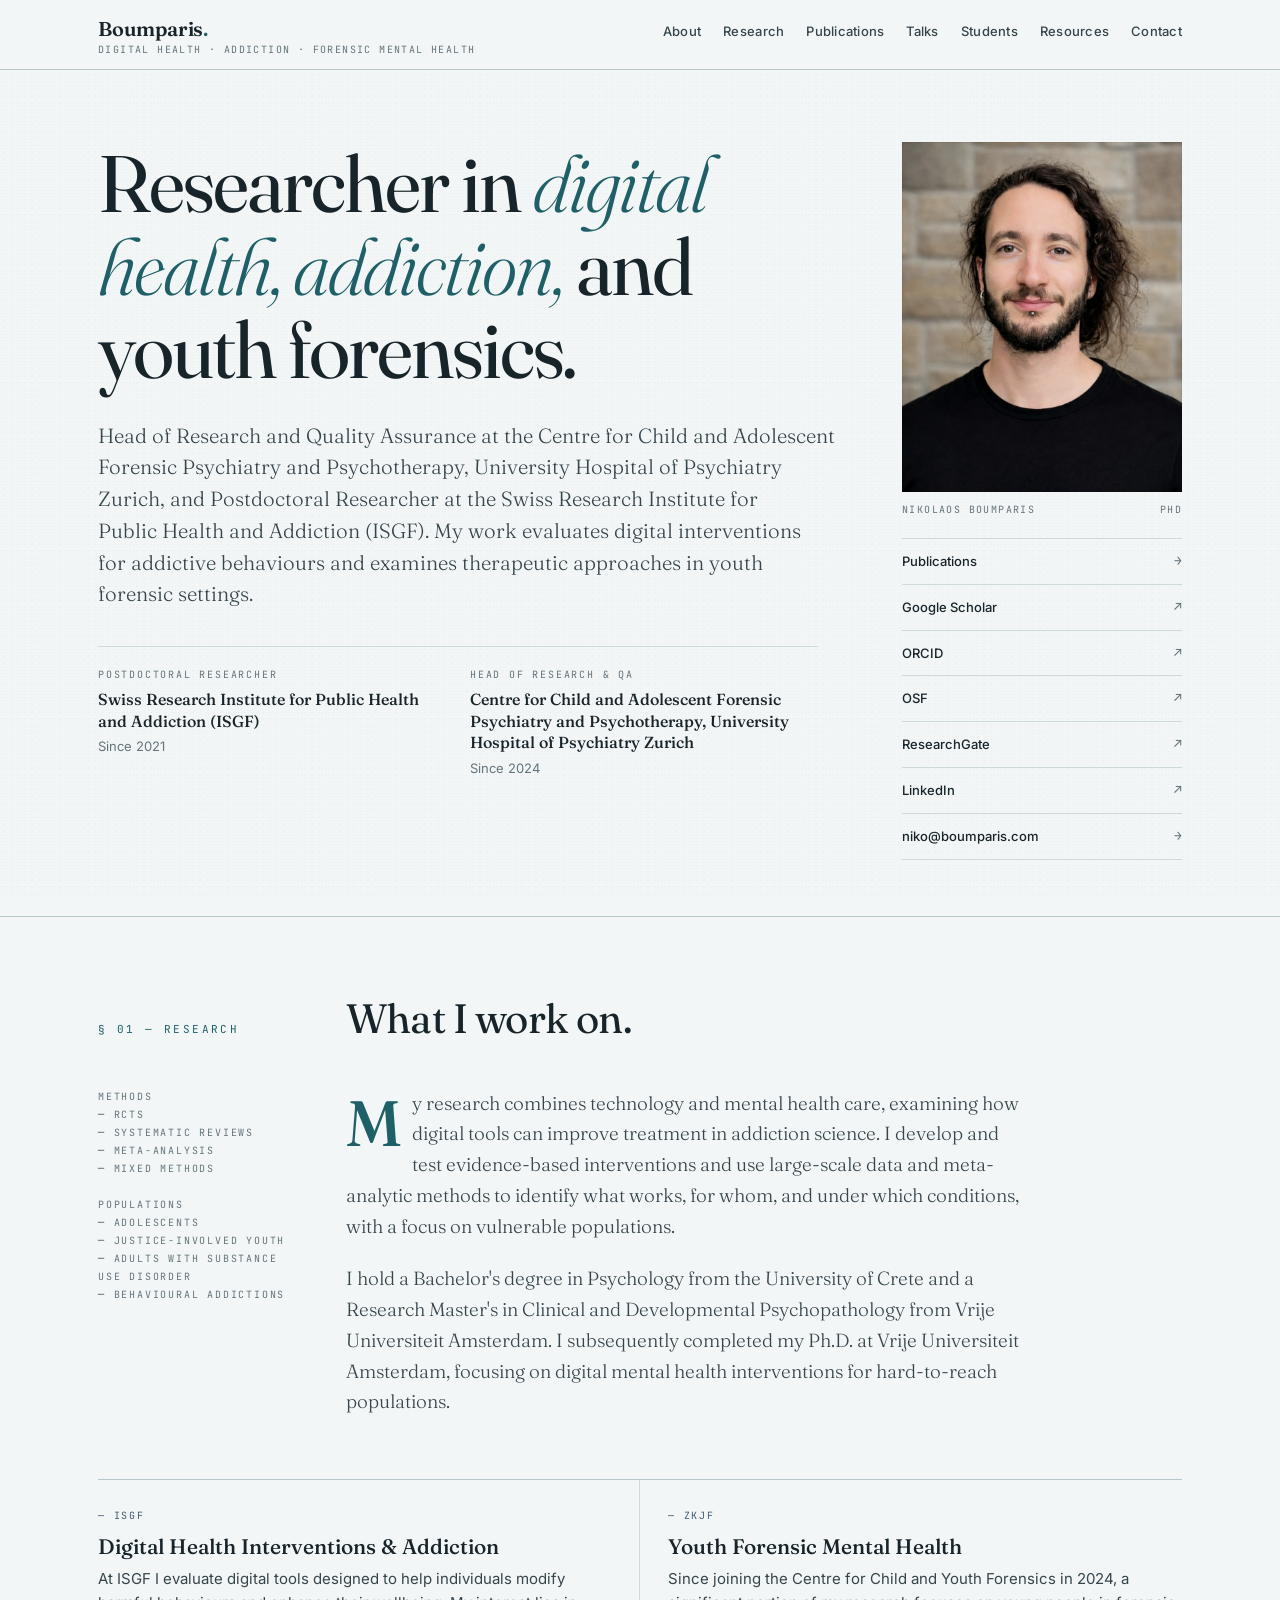
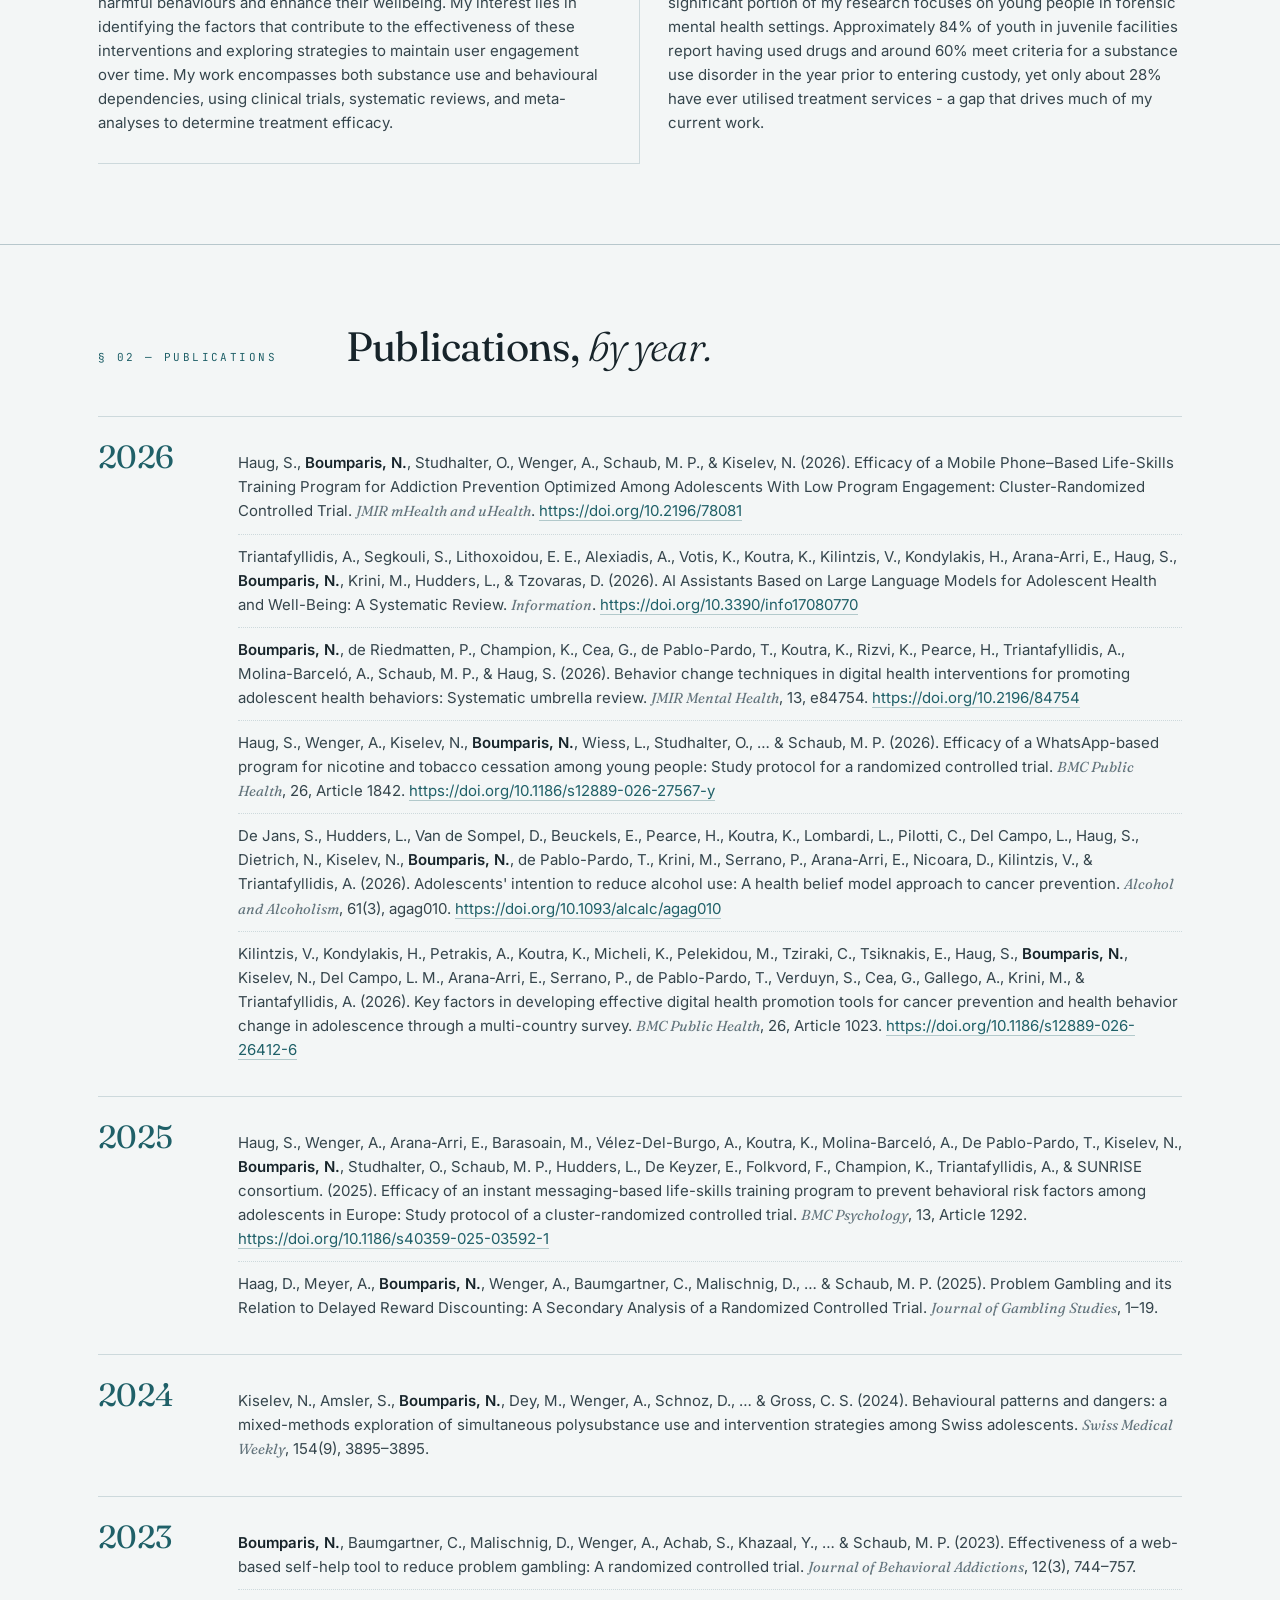
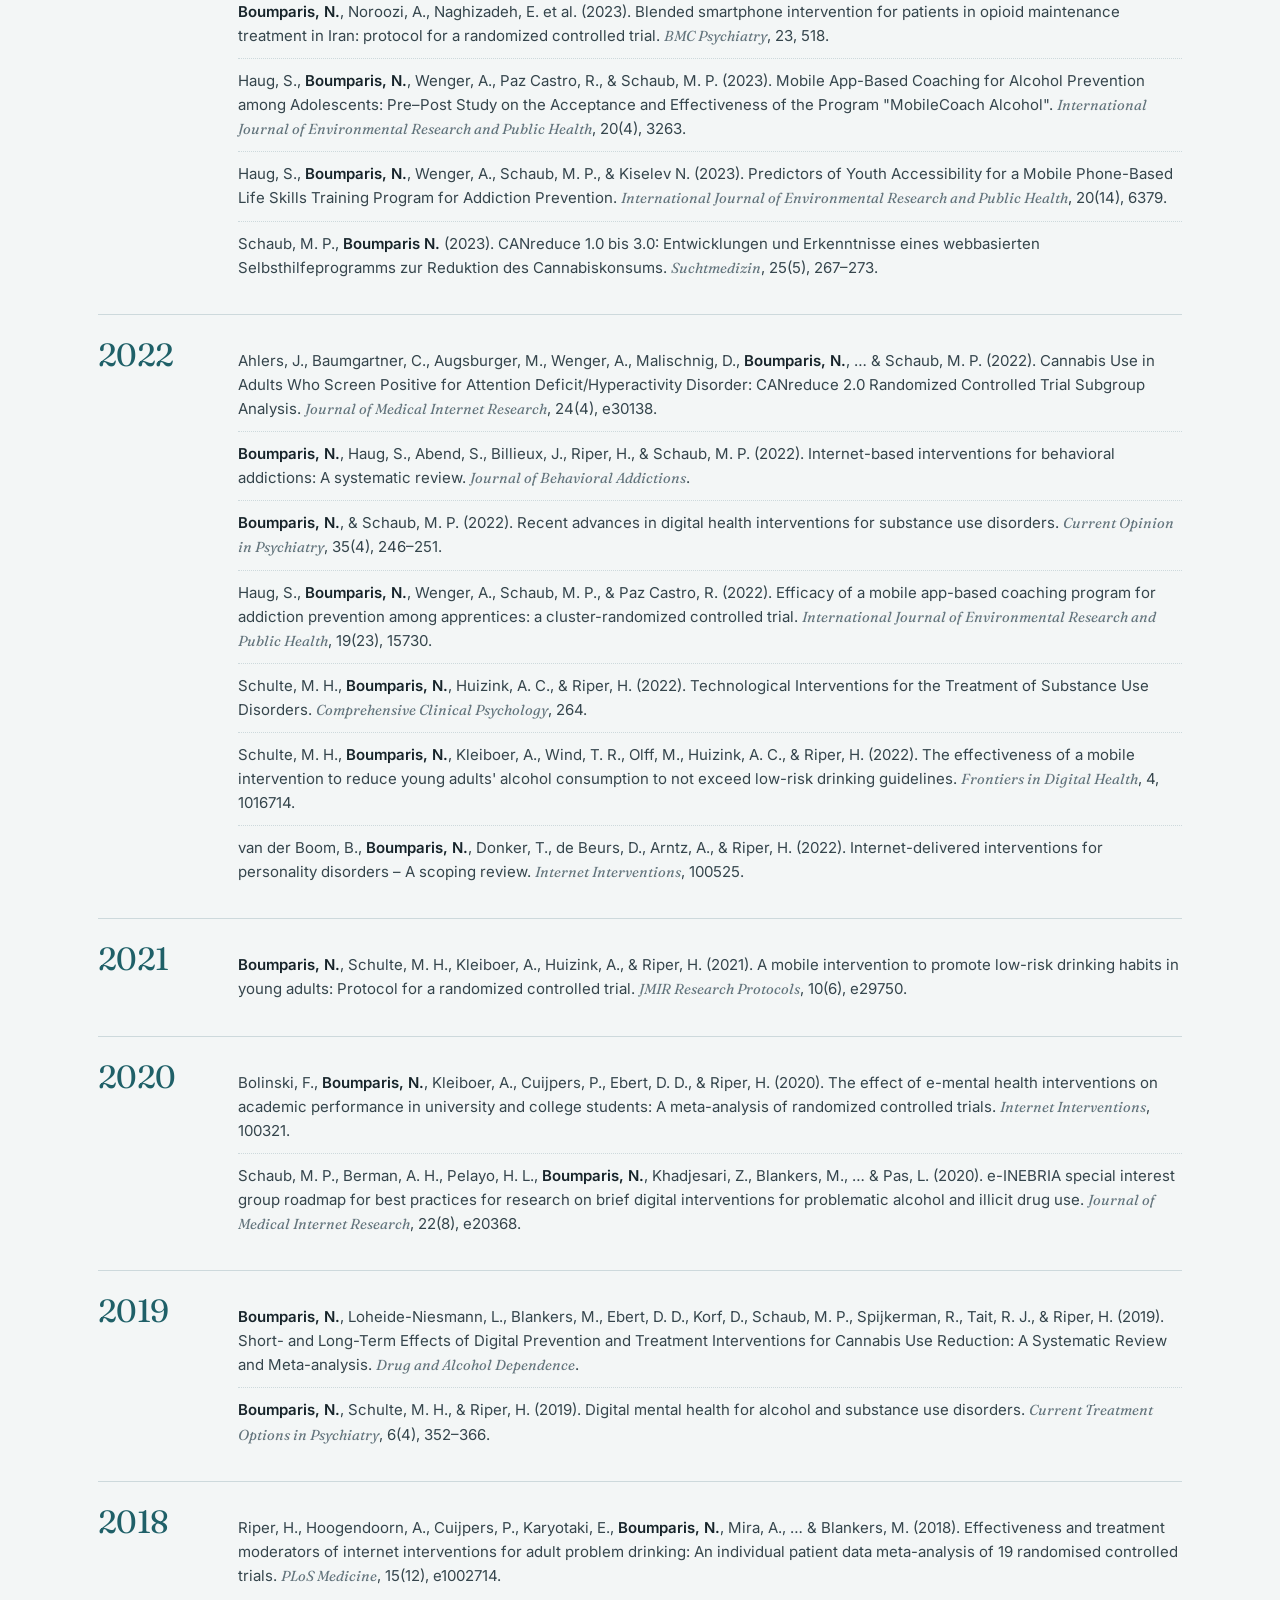
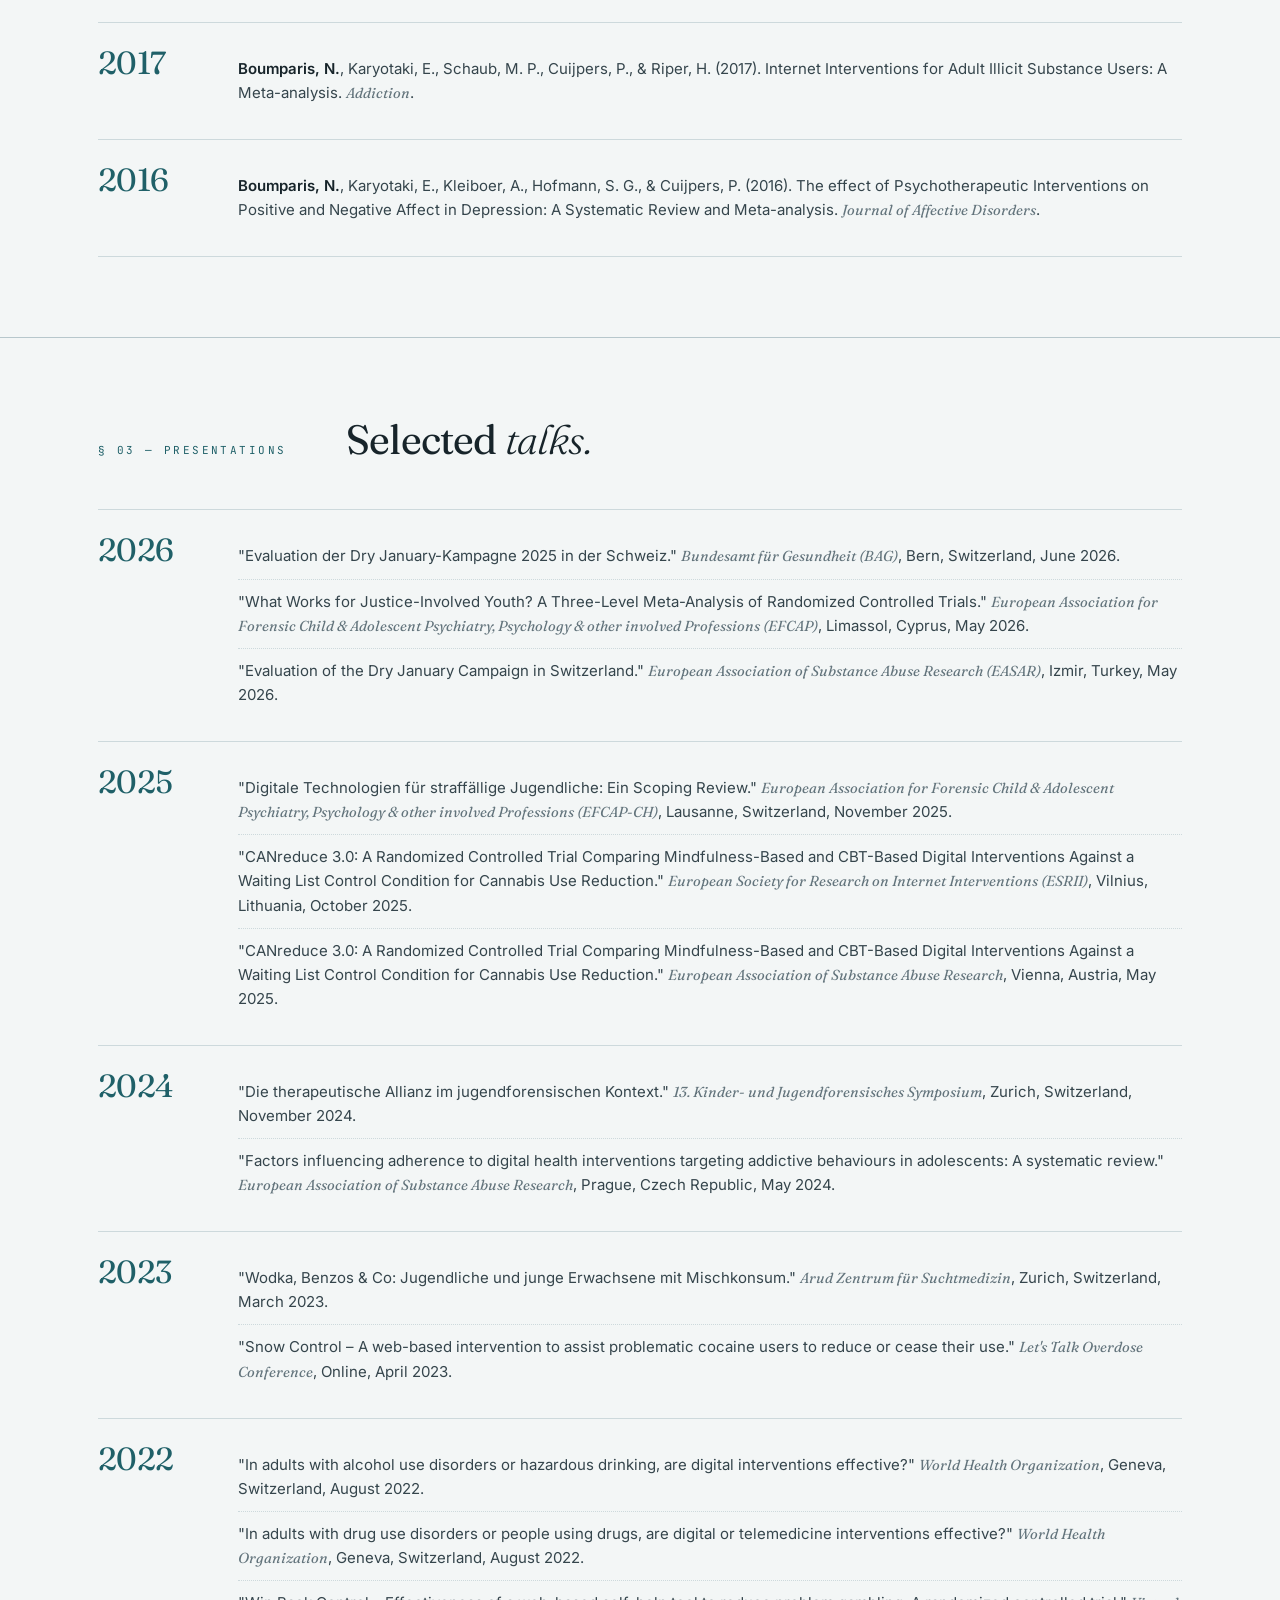
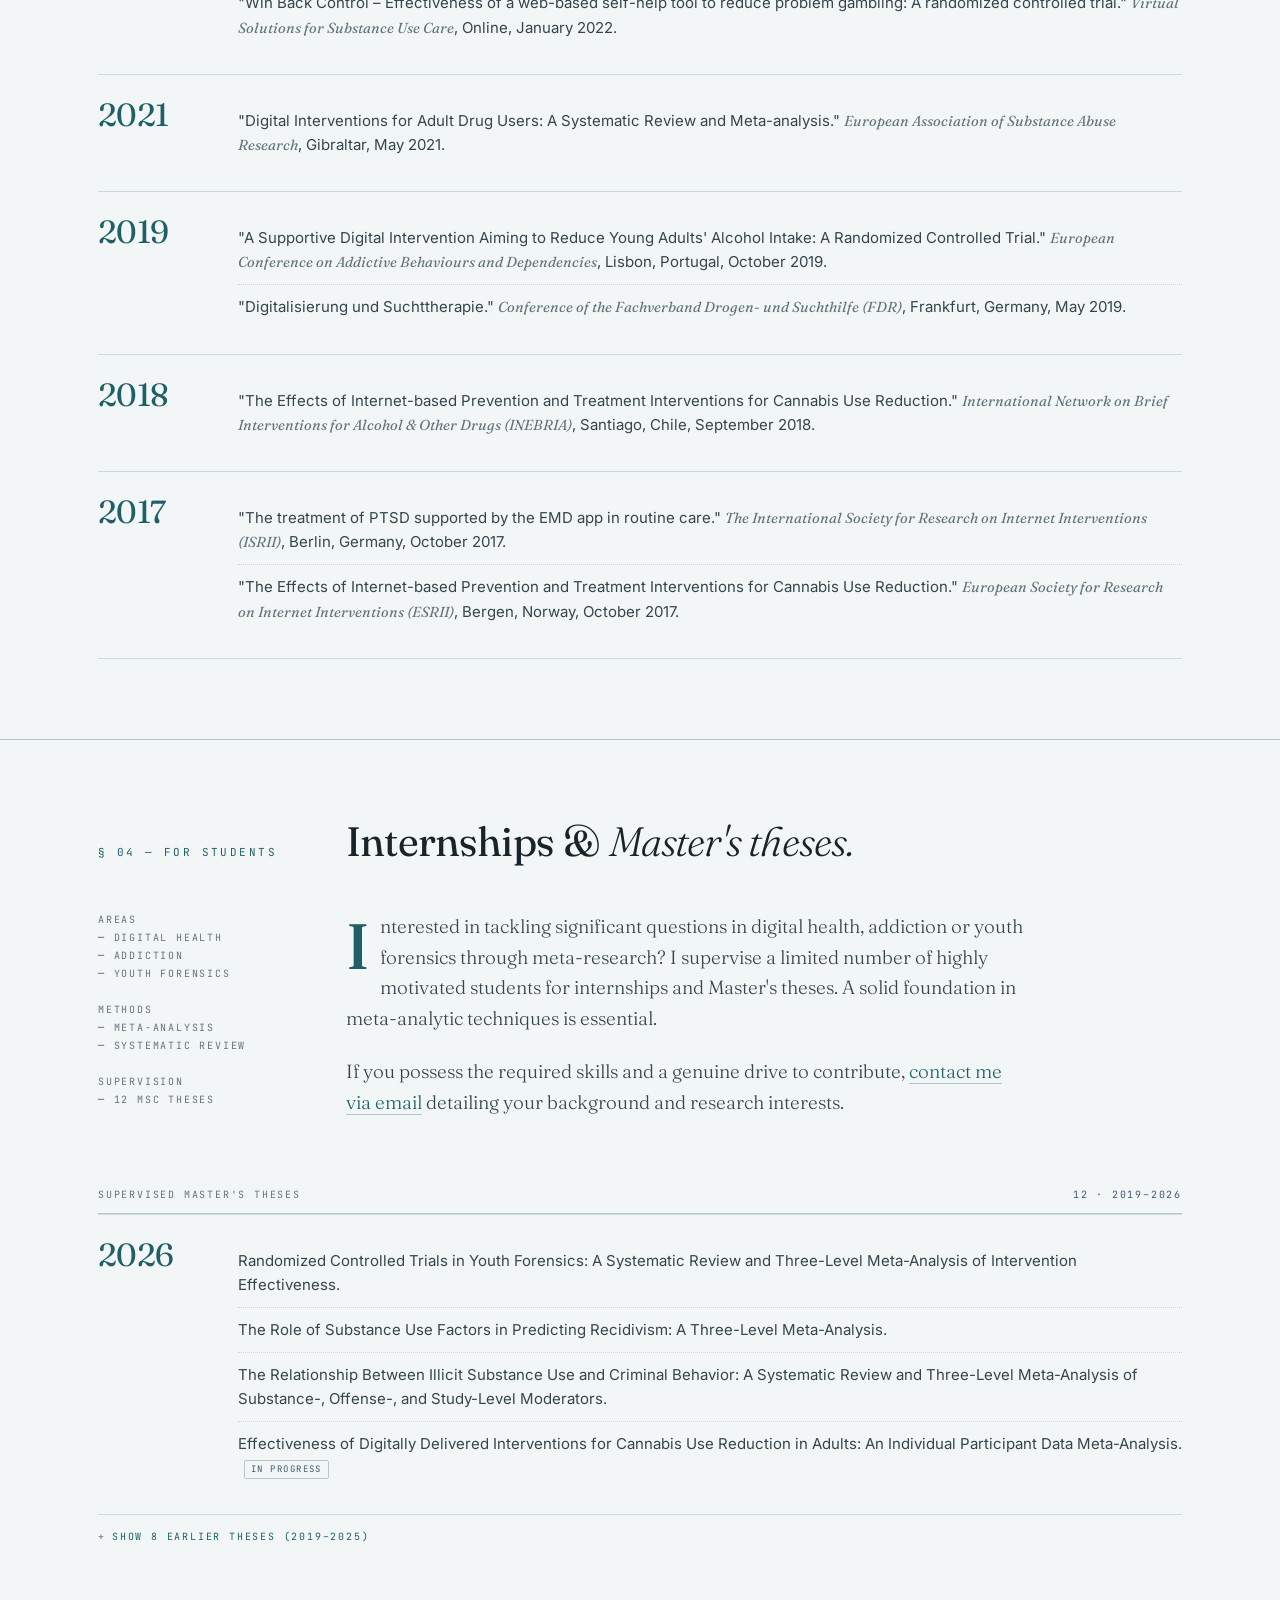
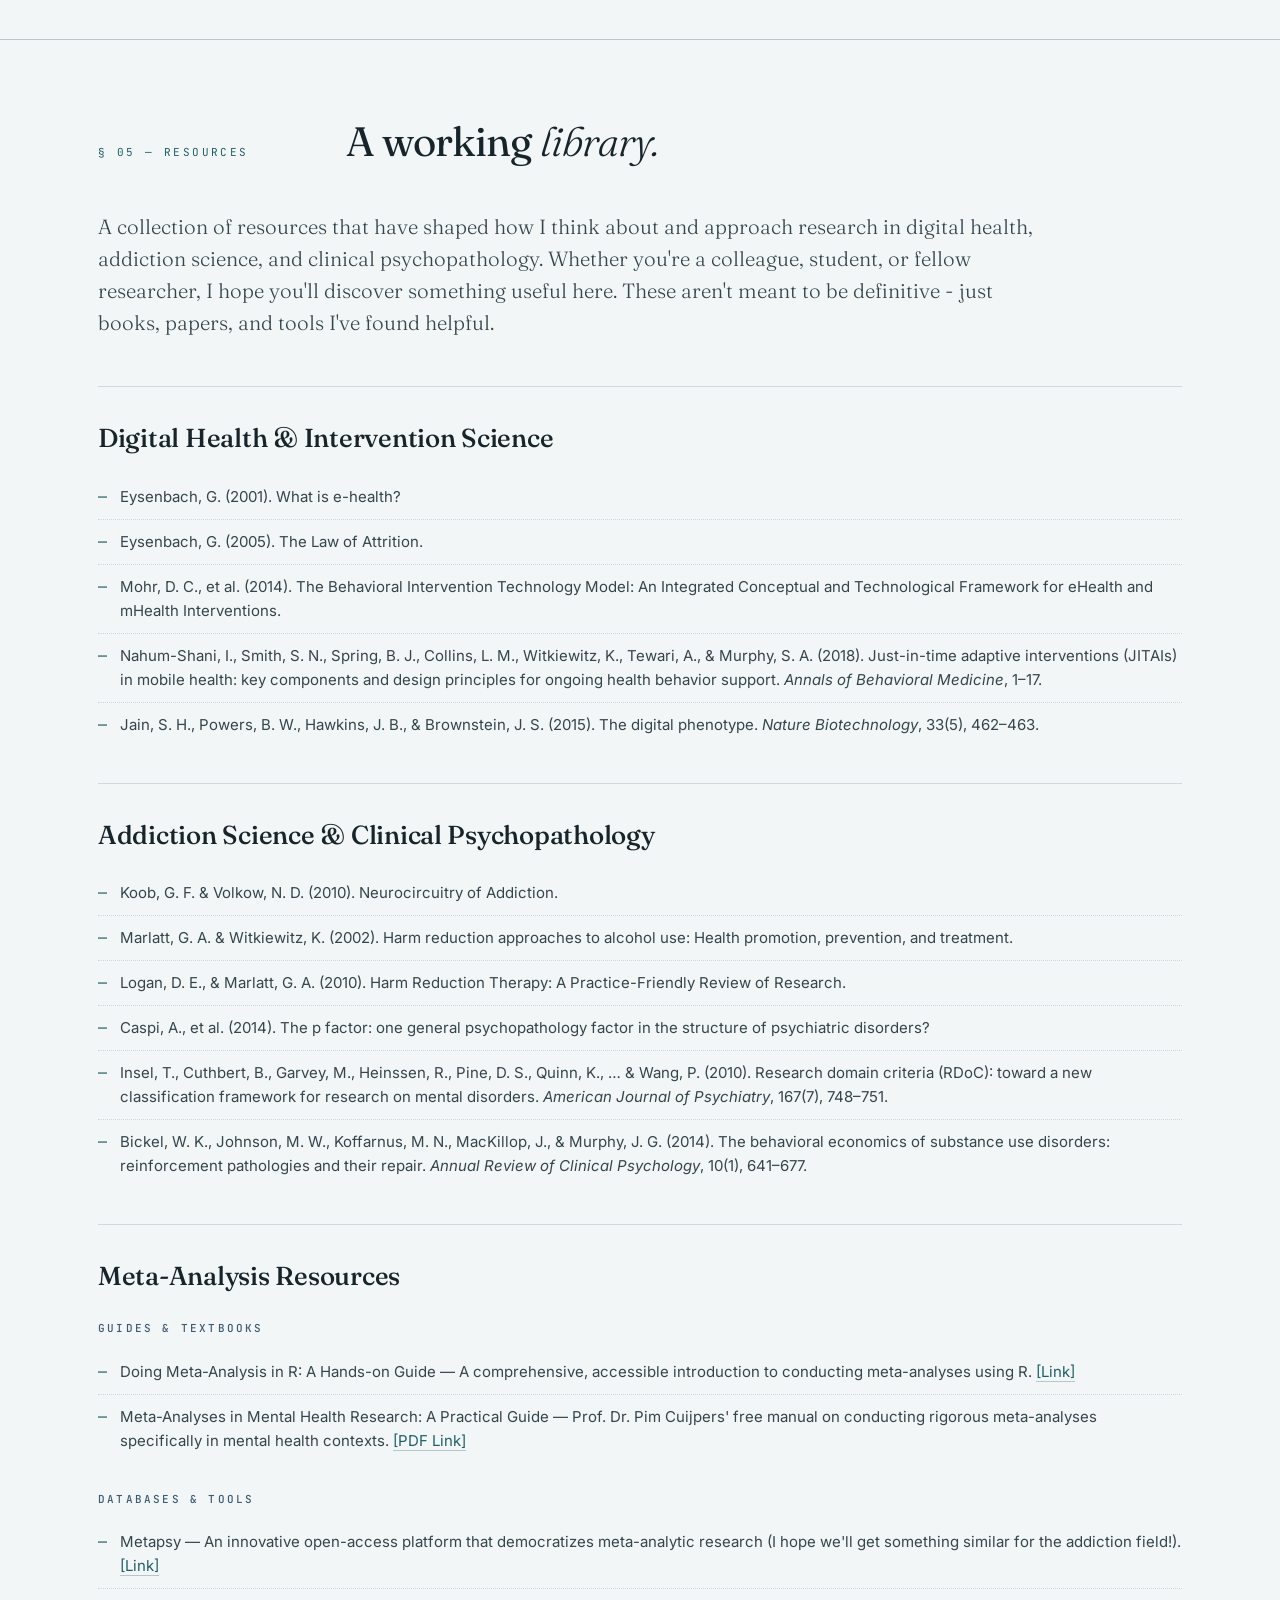
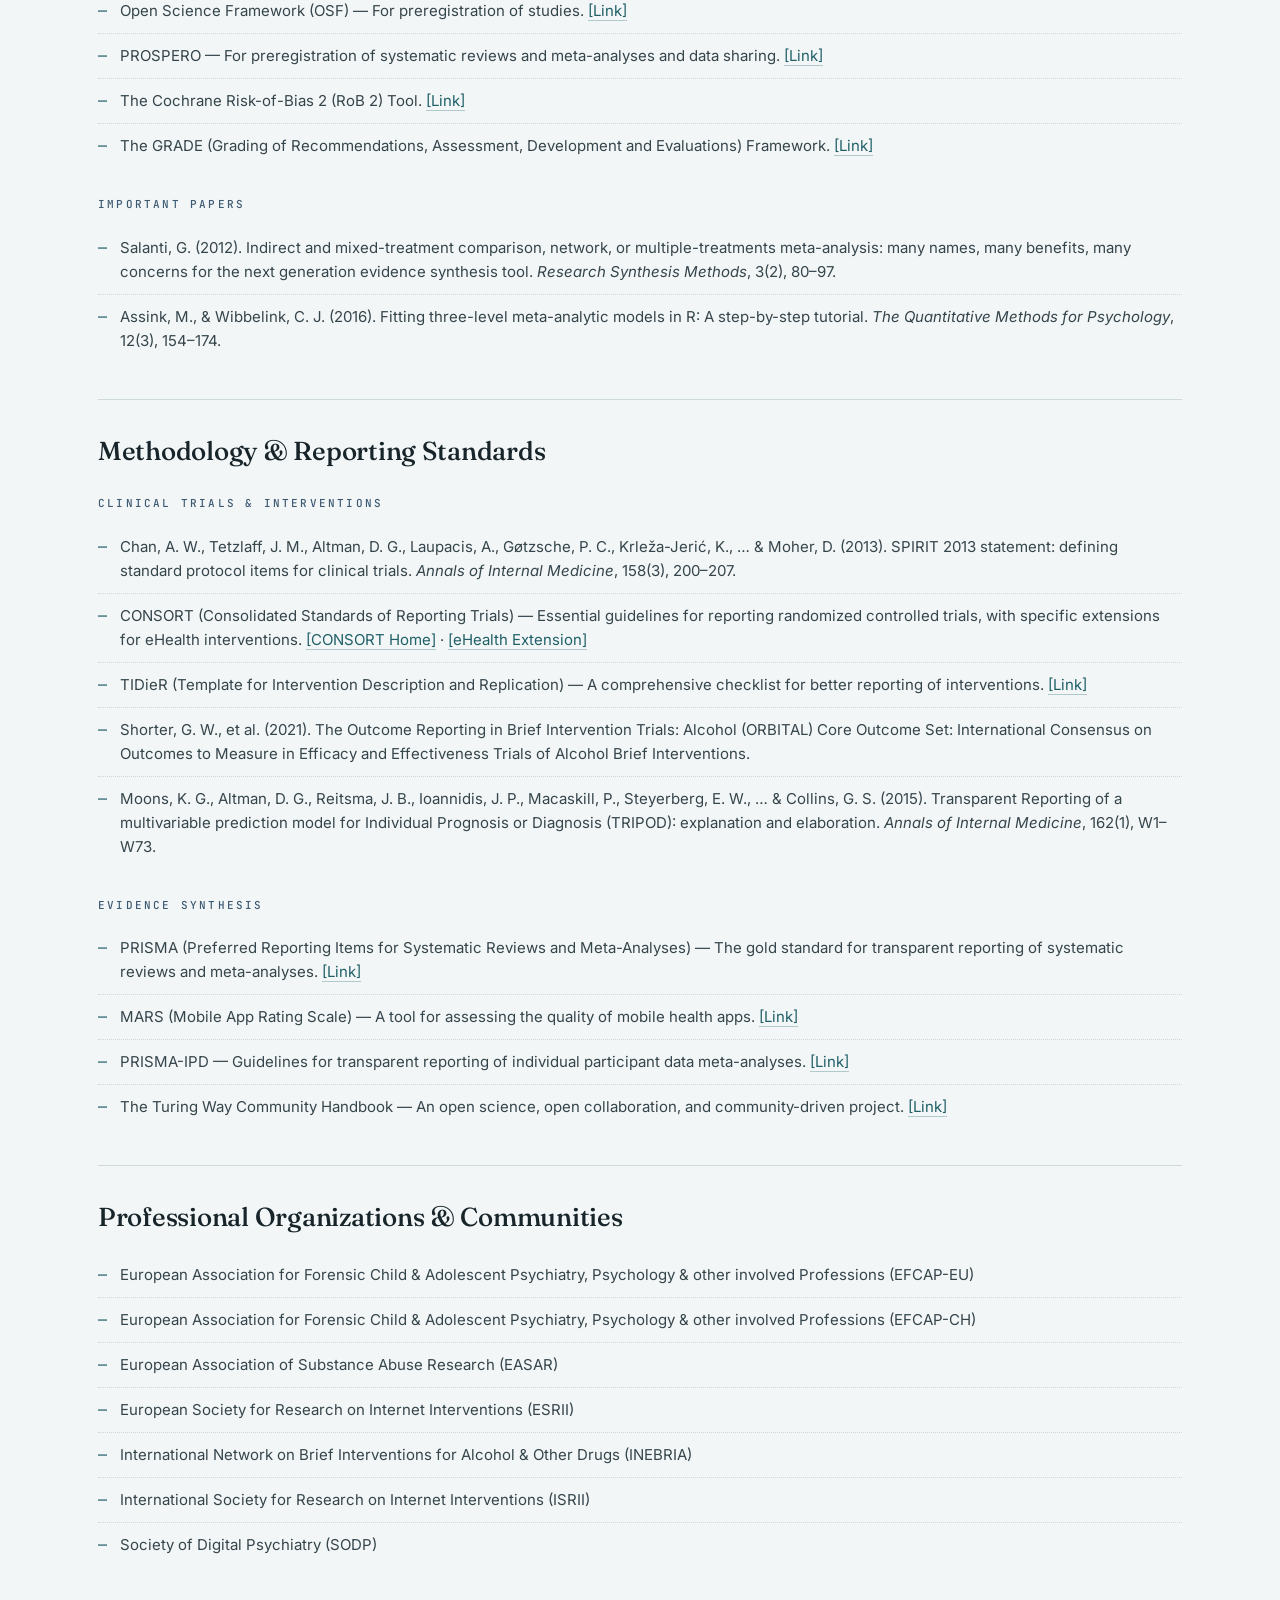
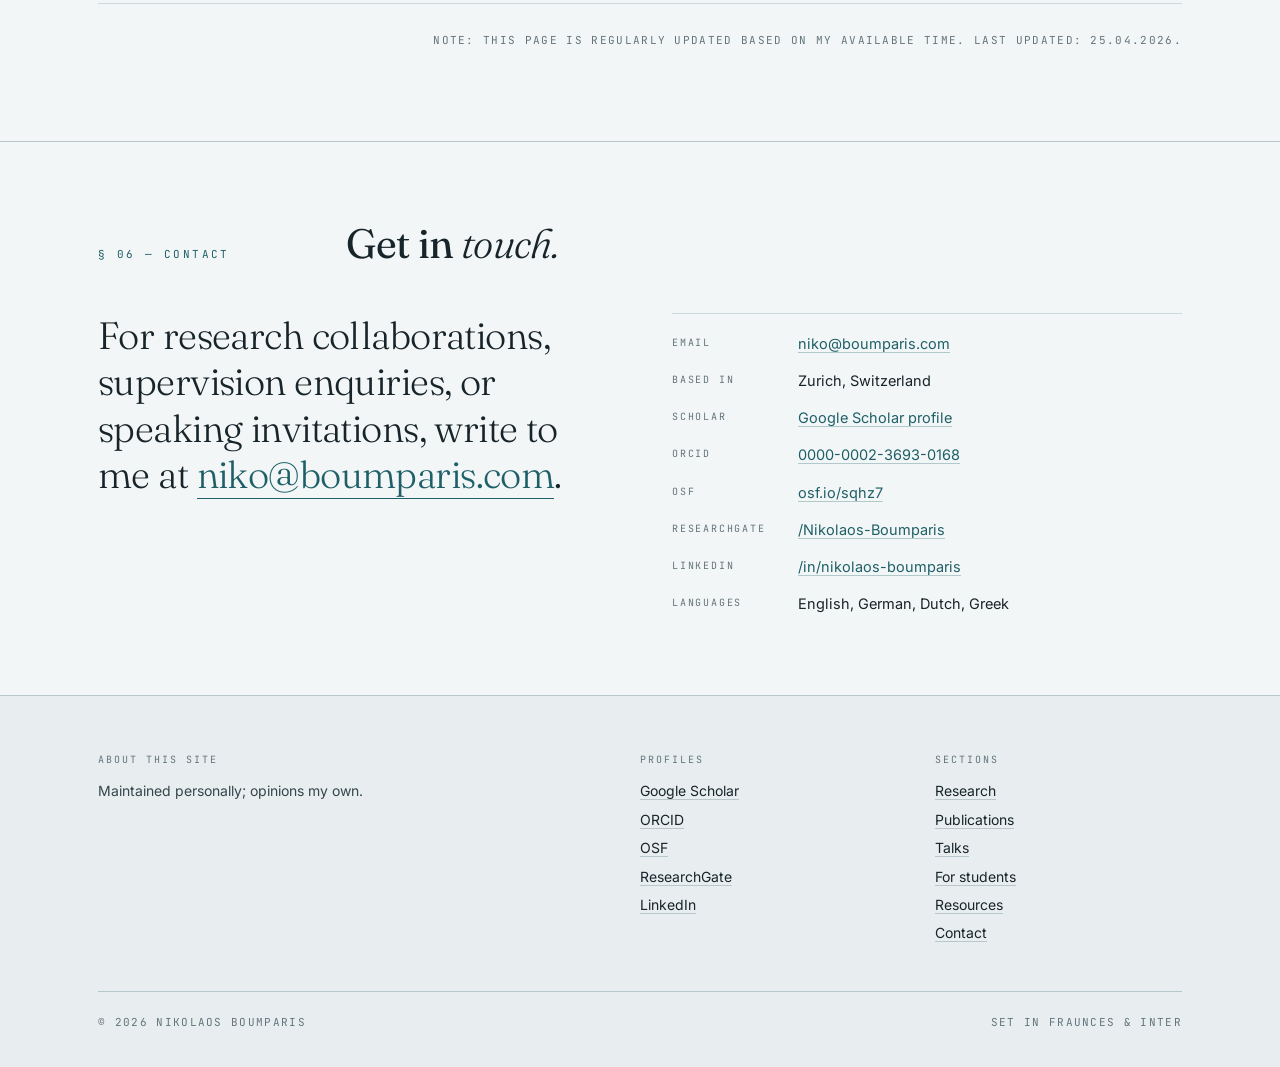
==== commit beb6d644: "fix" ====
--- a/index.html
+++ b/index.html
@@ -551,7 +551,7 @@
       <div class="colophon-grid">
         <div>
           <h5>About this site</h5>
-          <p>A working record of research, writing, and talks on digital interventions in addiction and forensic mental health. Maintained personally; opinions my own.</p>
+          <p>Maintained personally; opinions my own.</p>
         </div>
         <div>
           <h5>Profiles</h5>
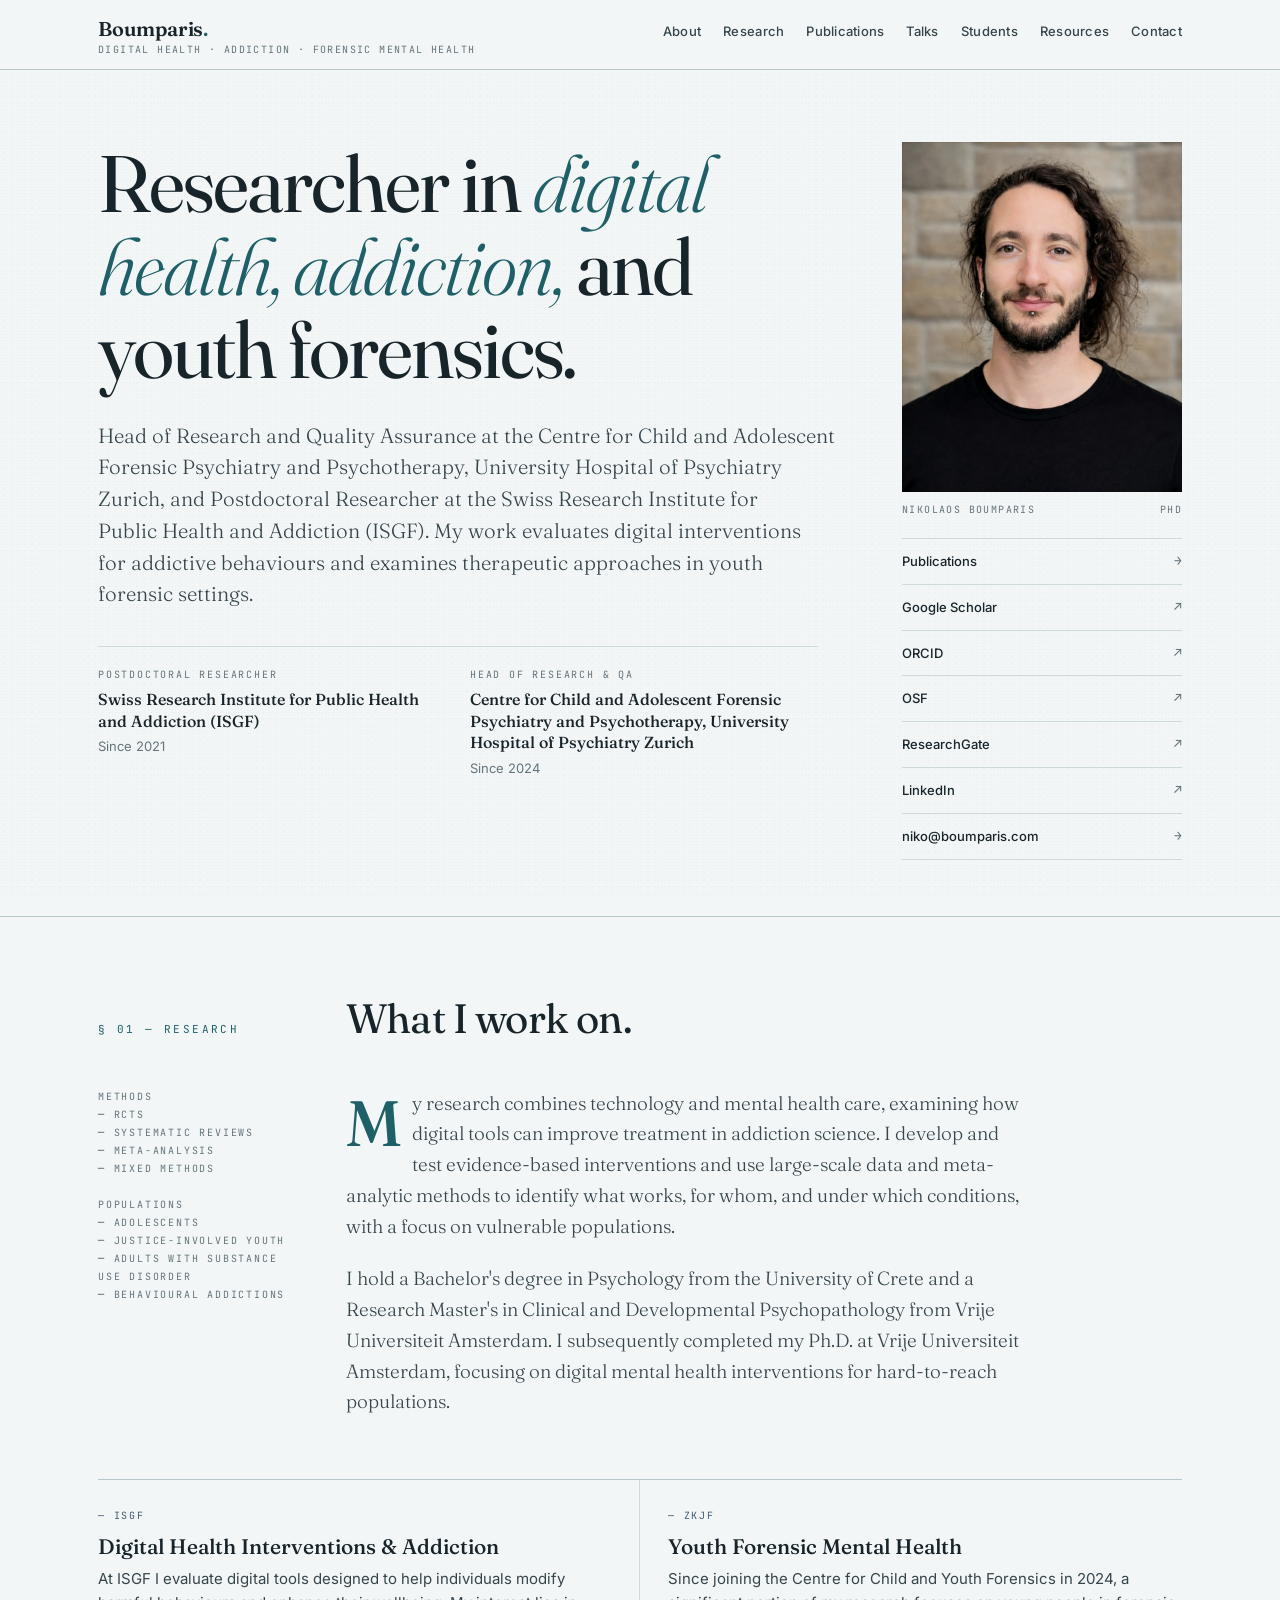
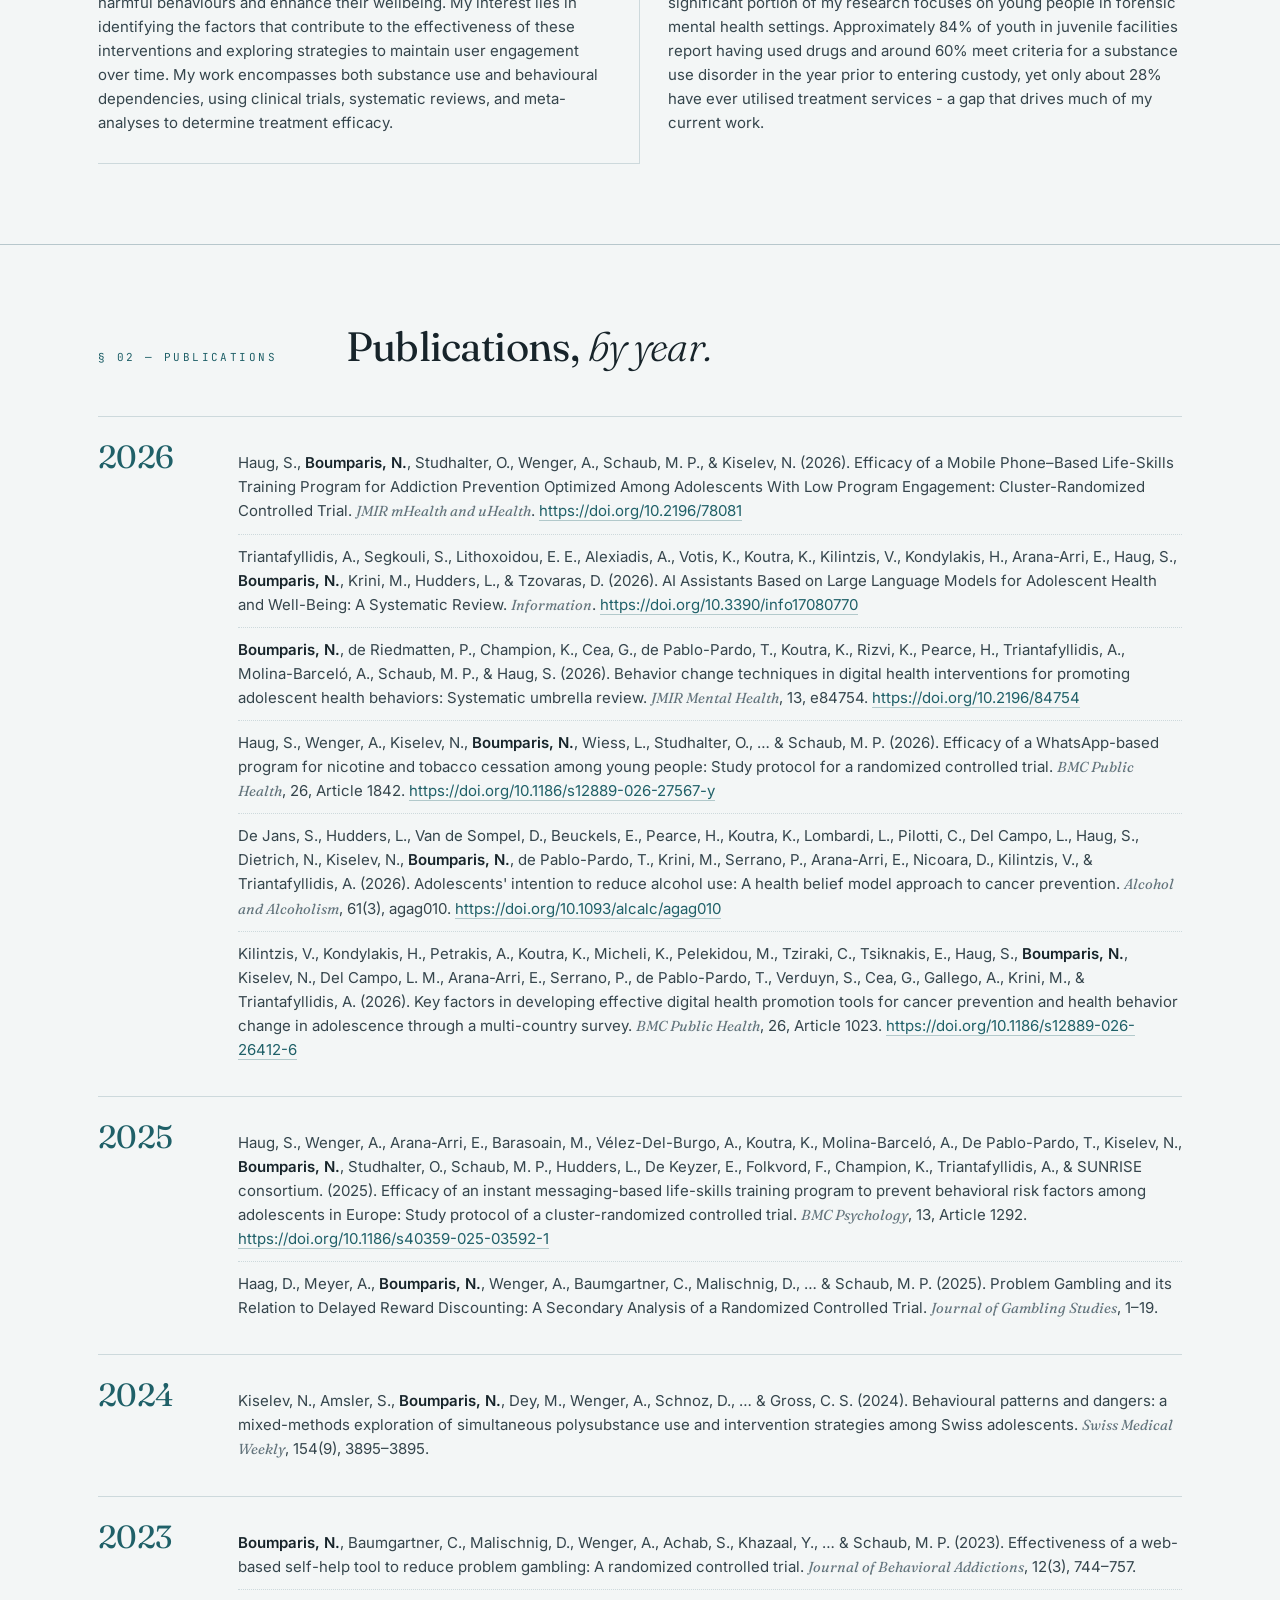
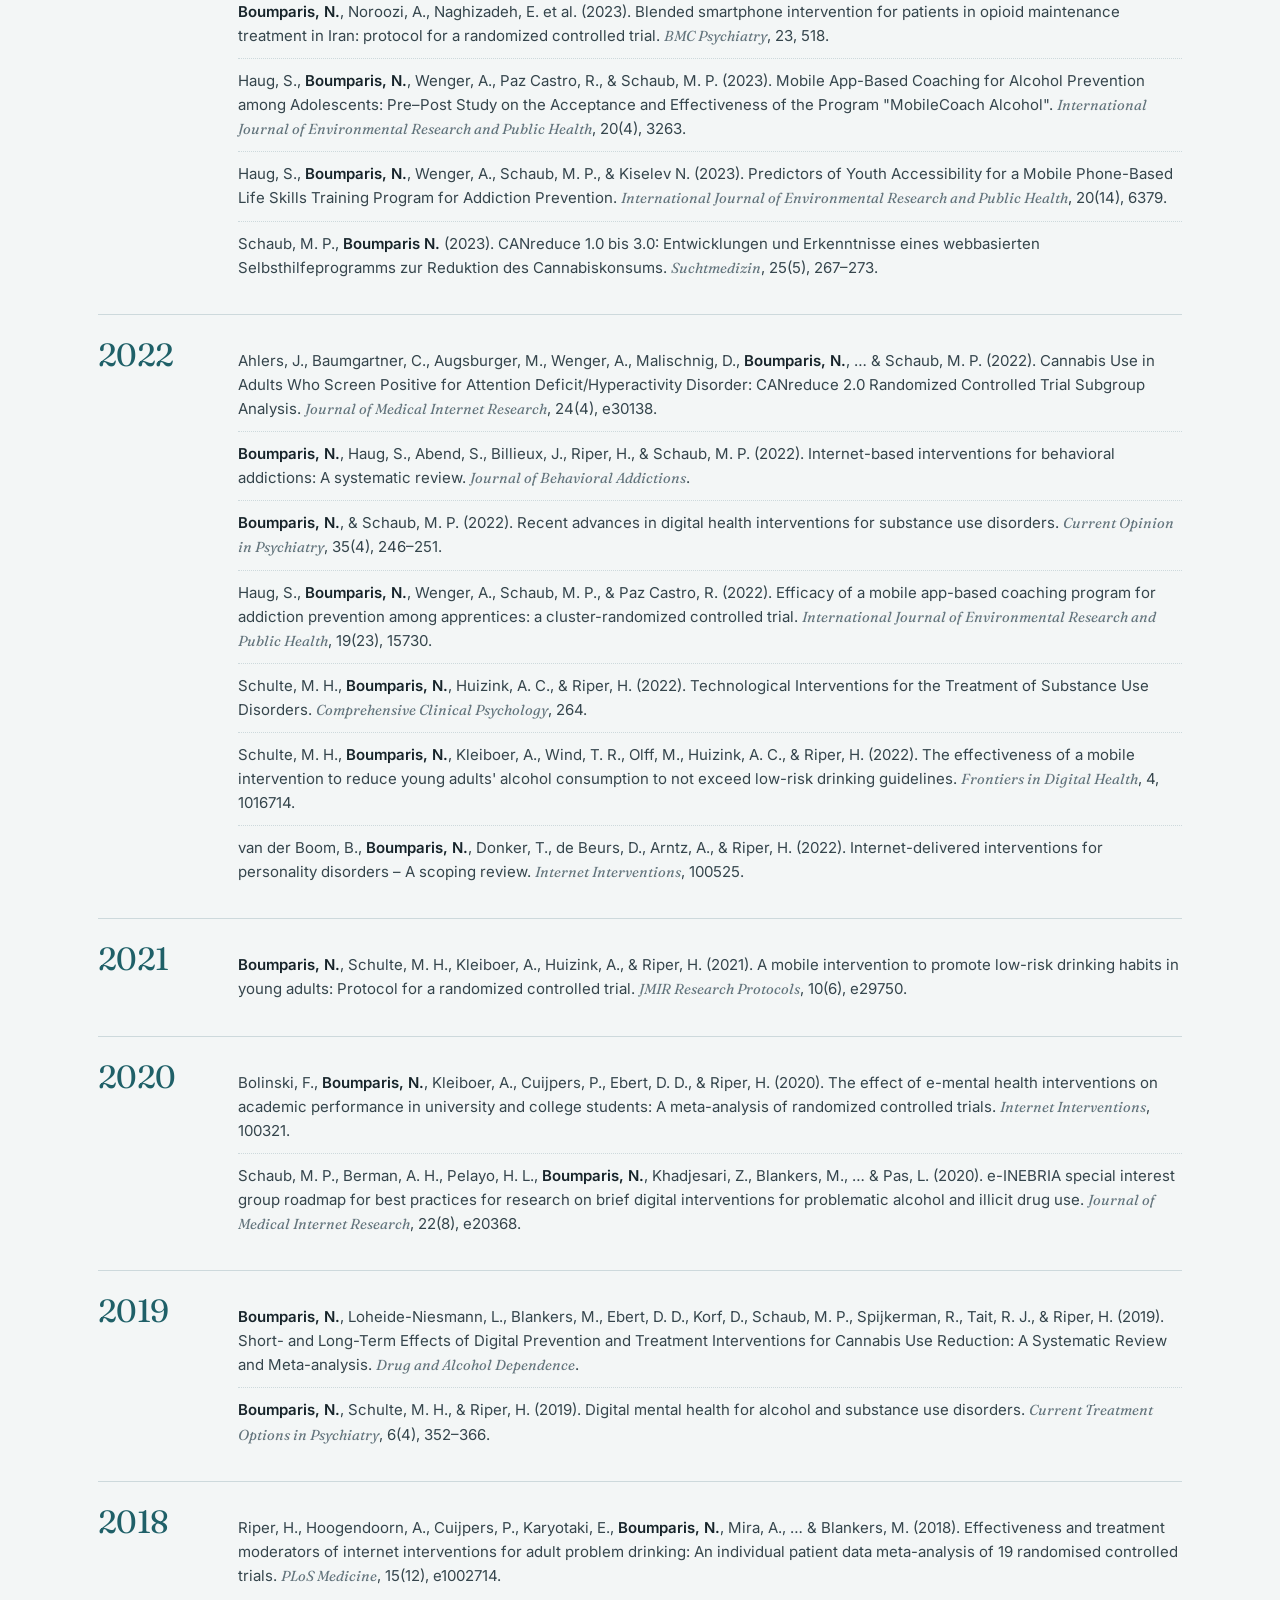
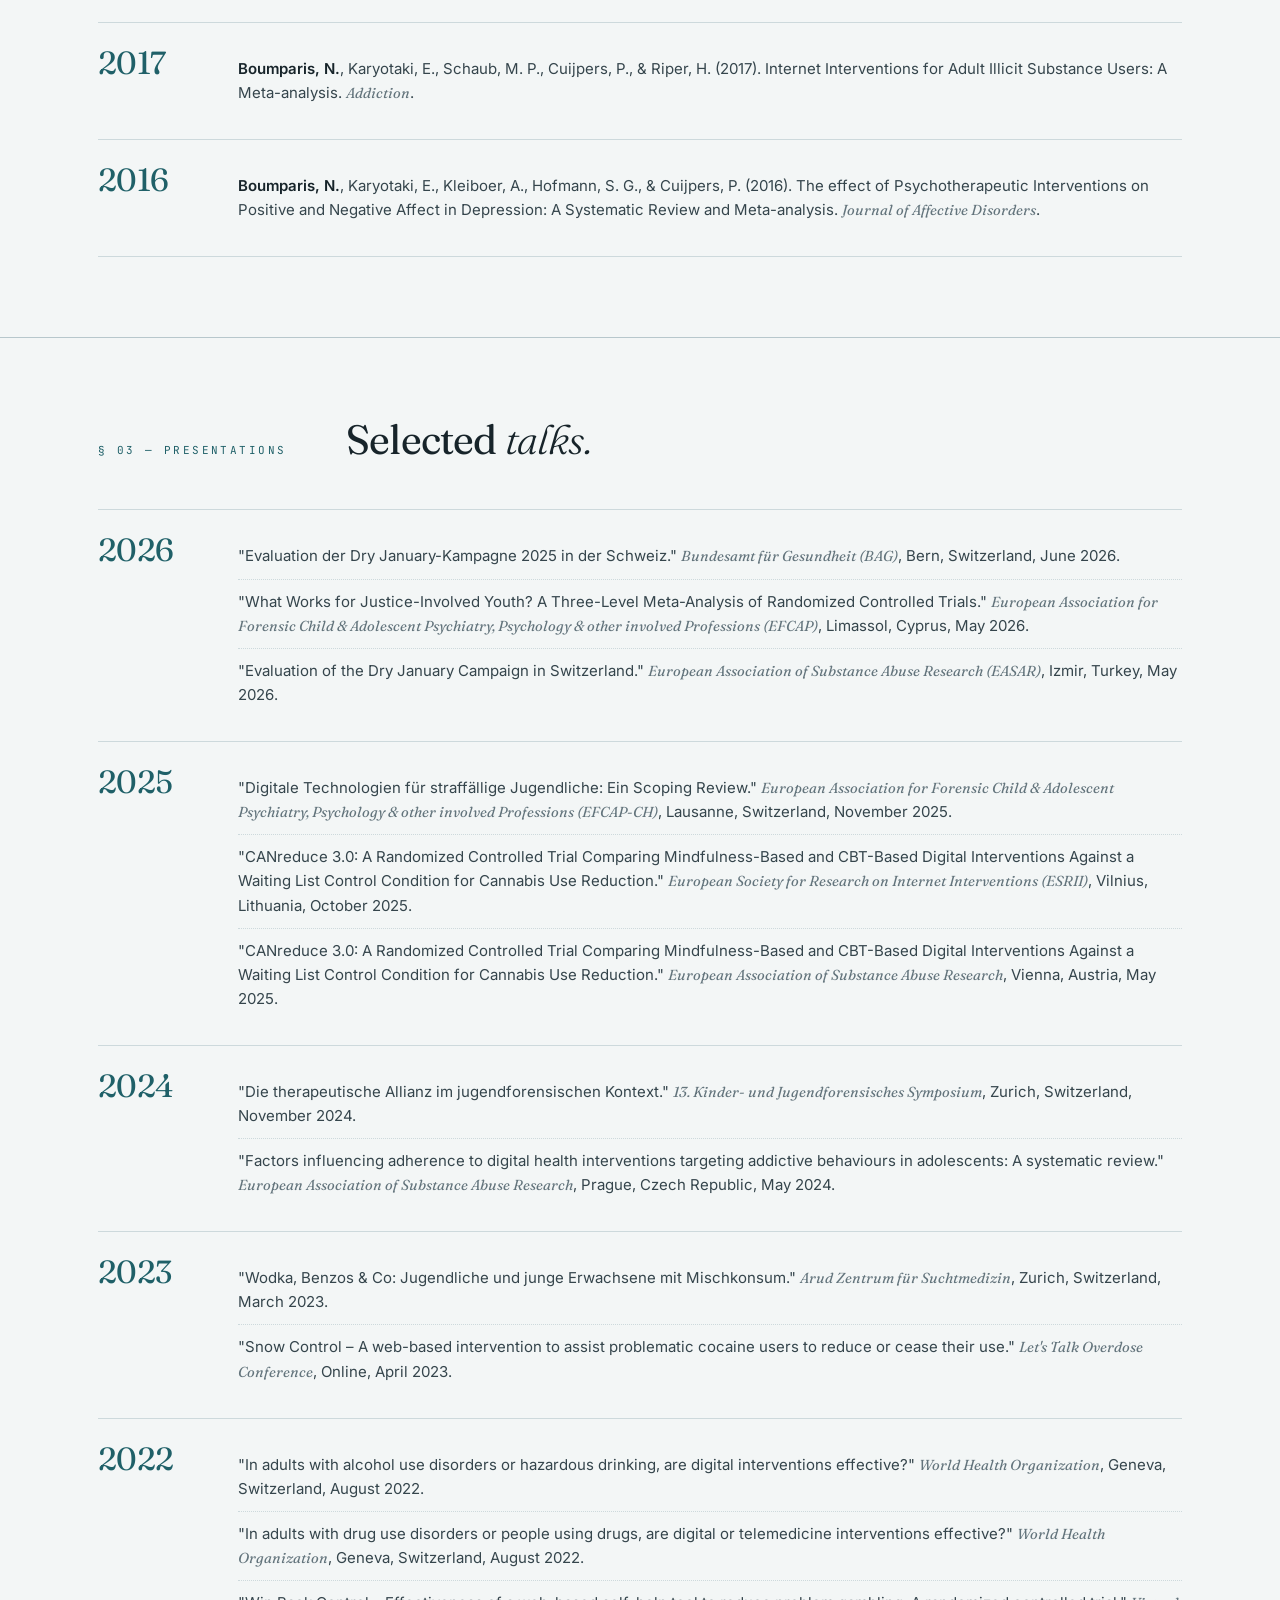
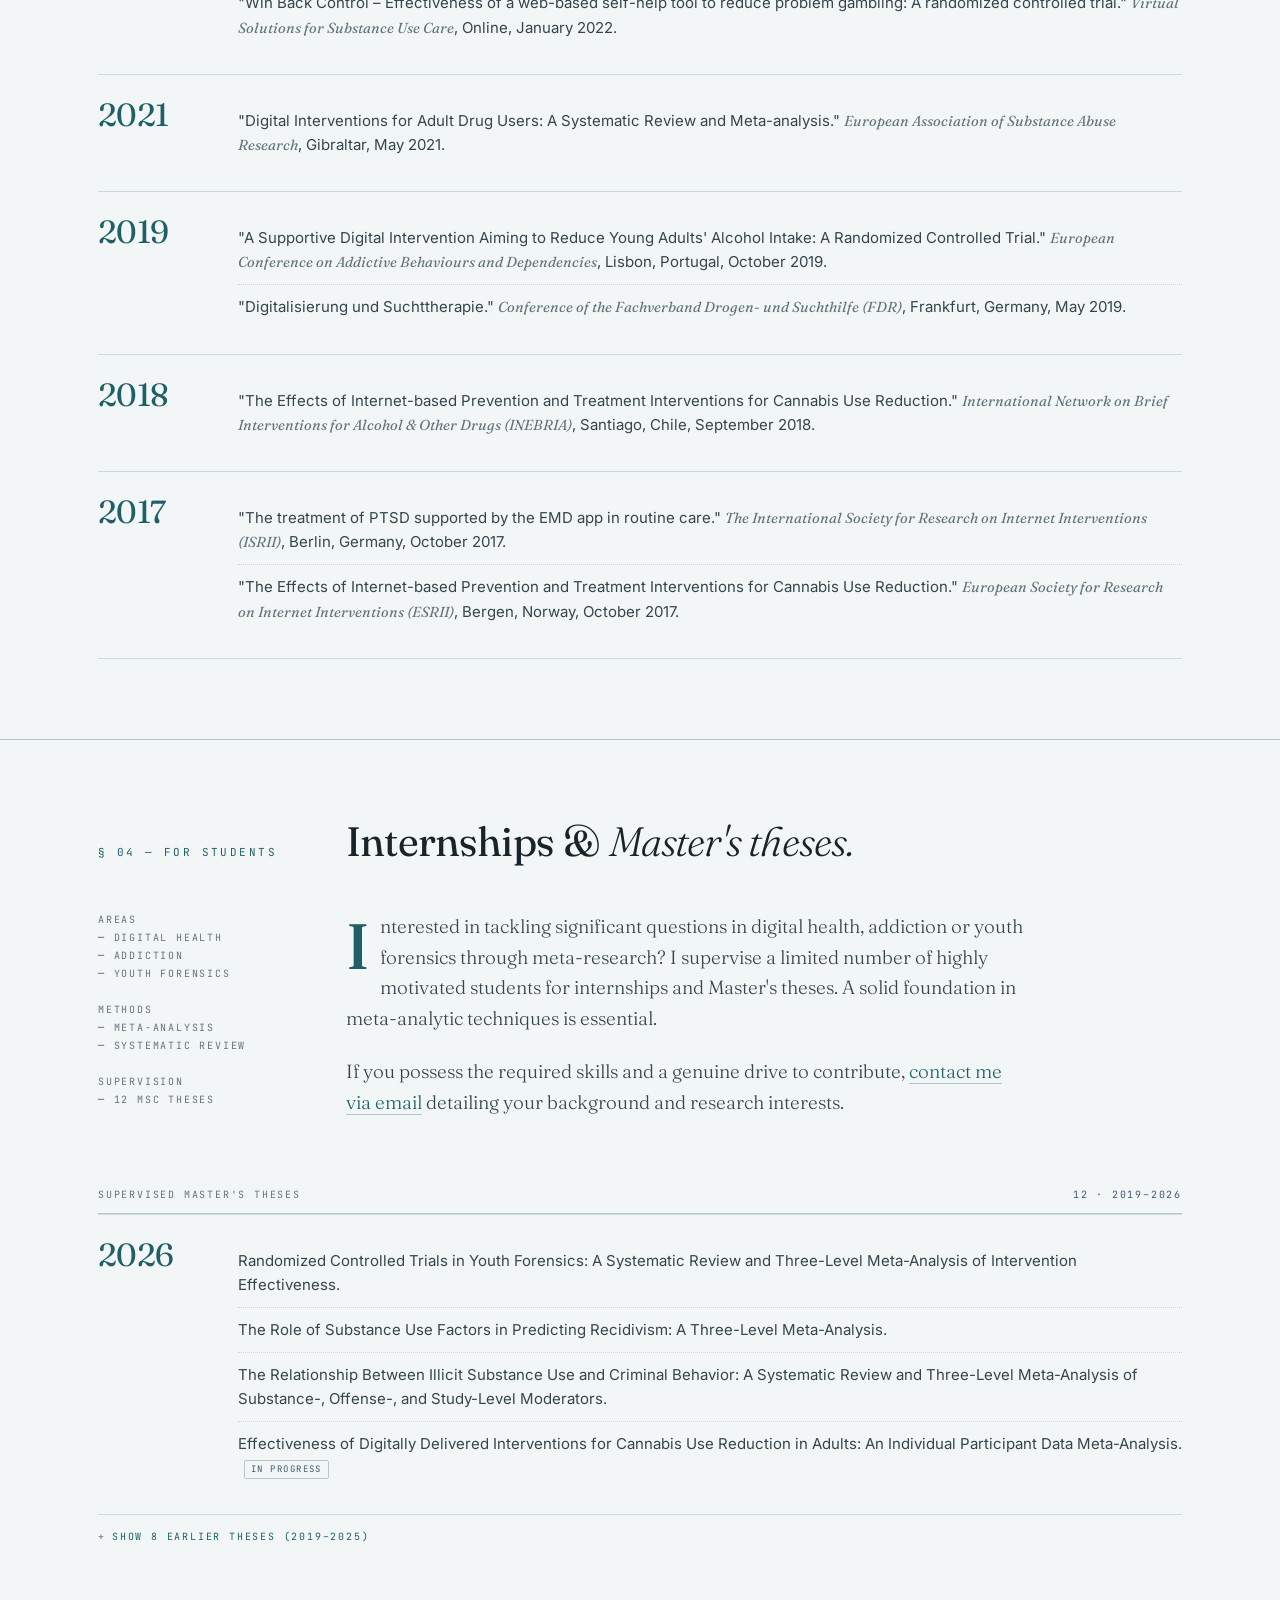
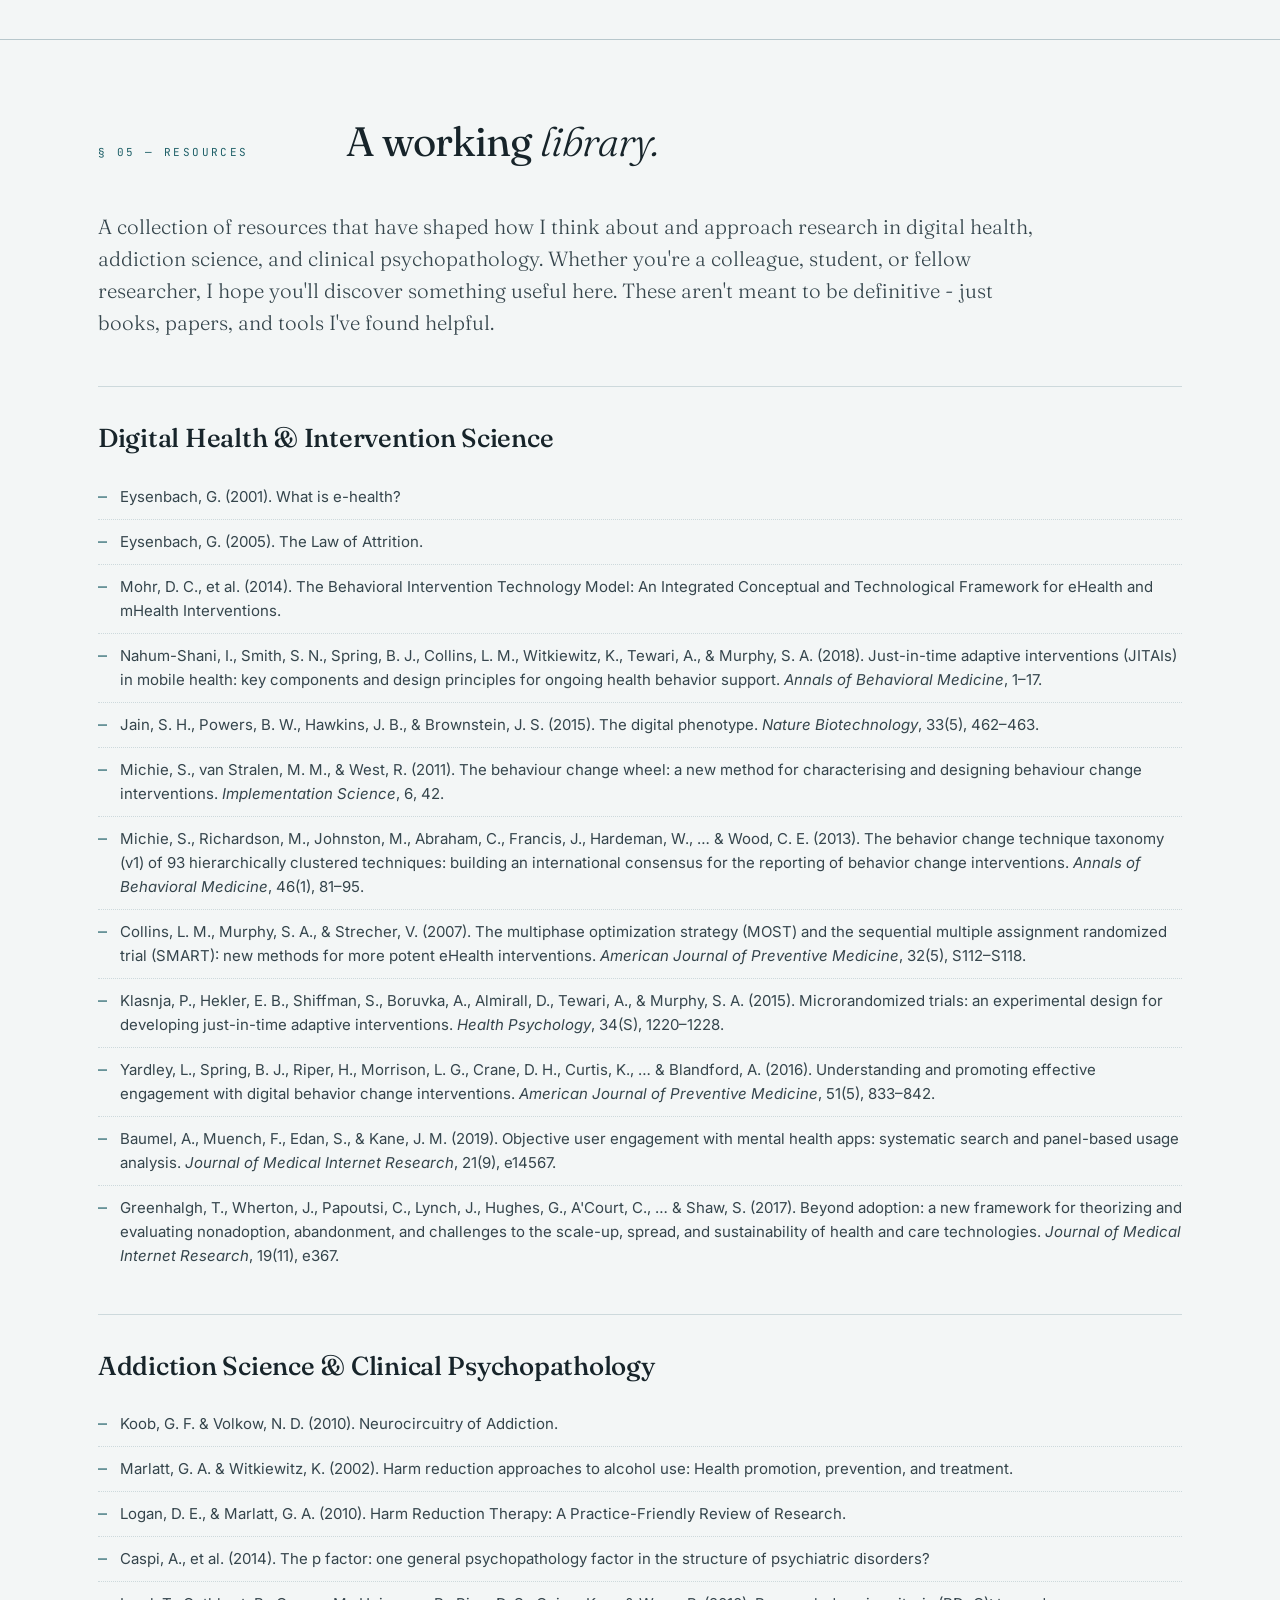
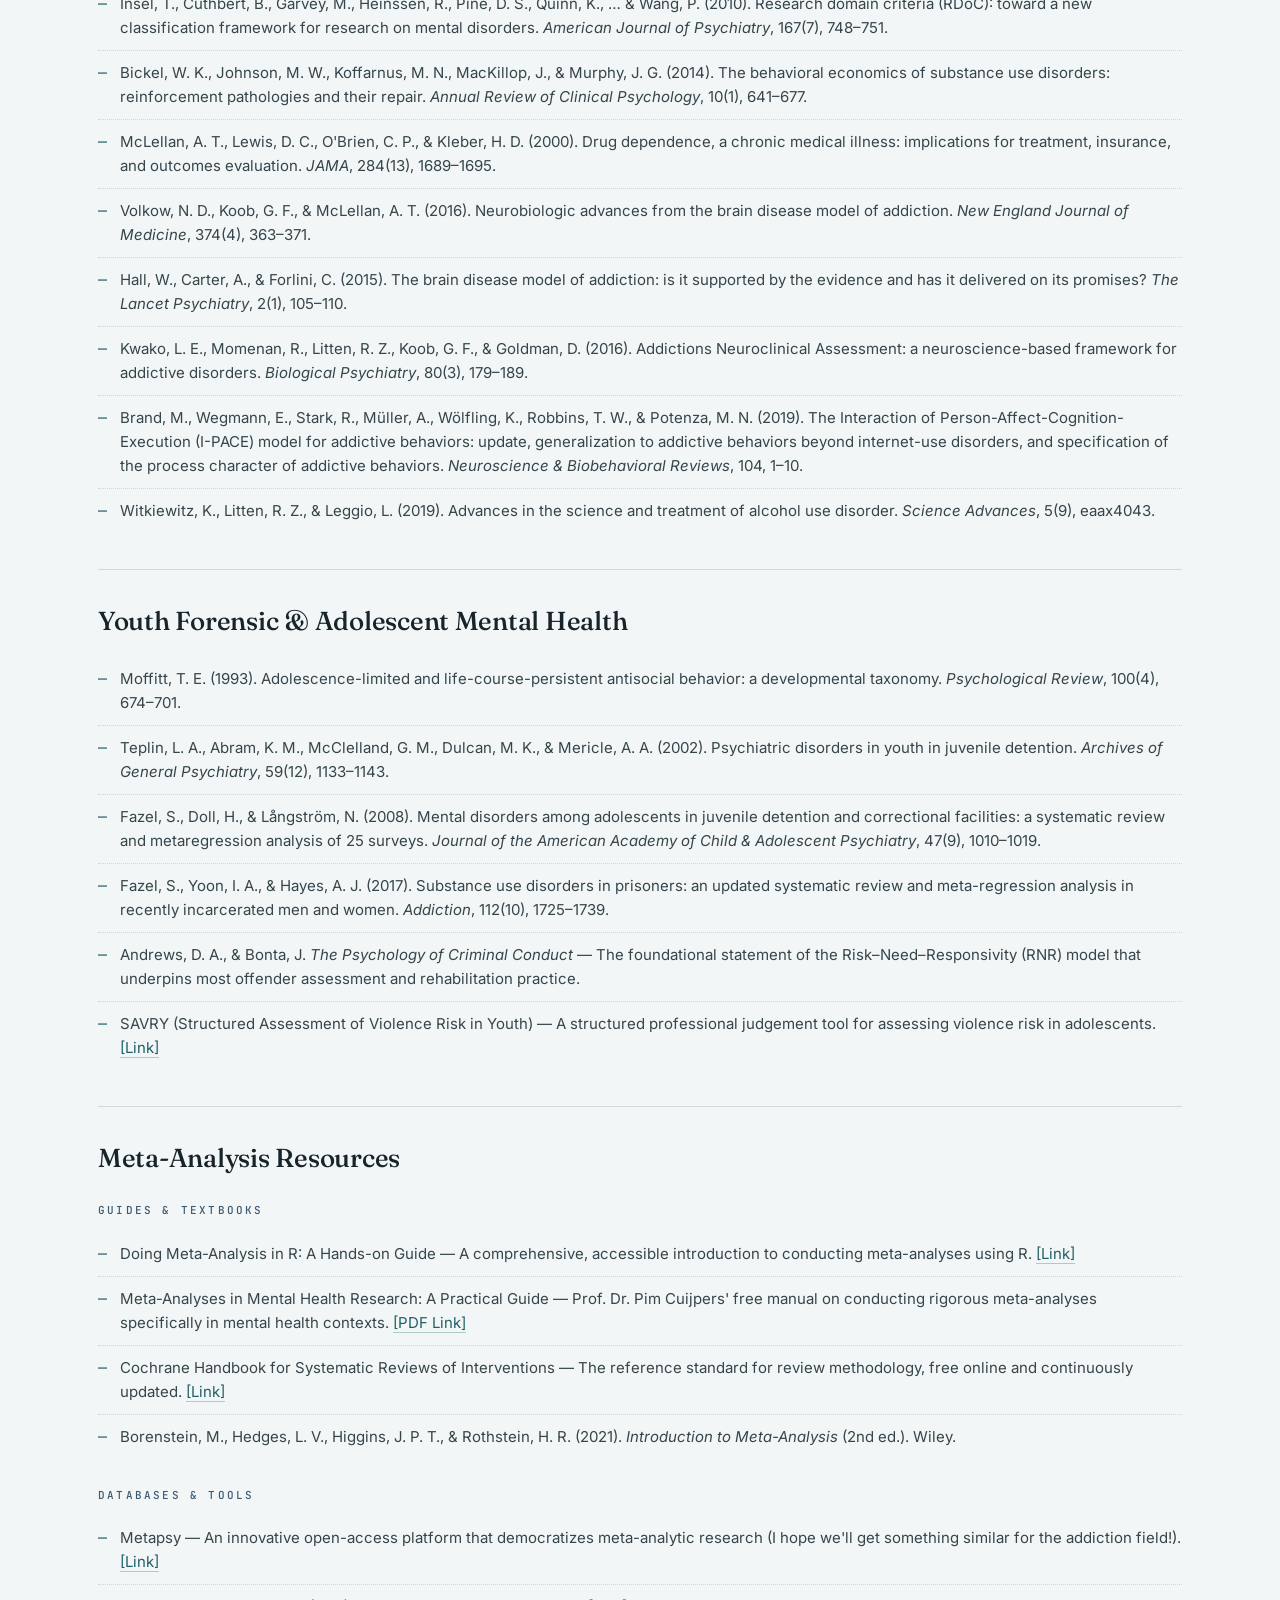
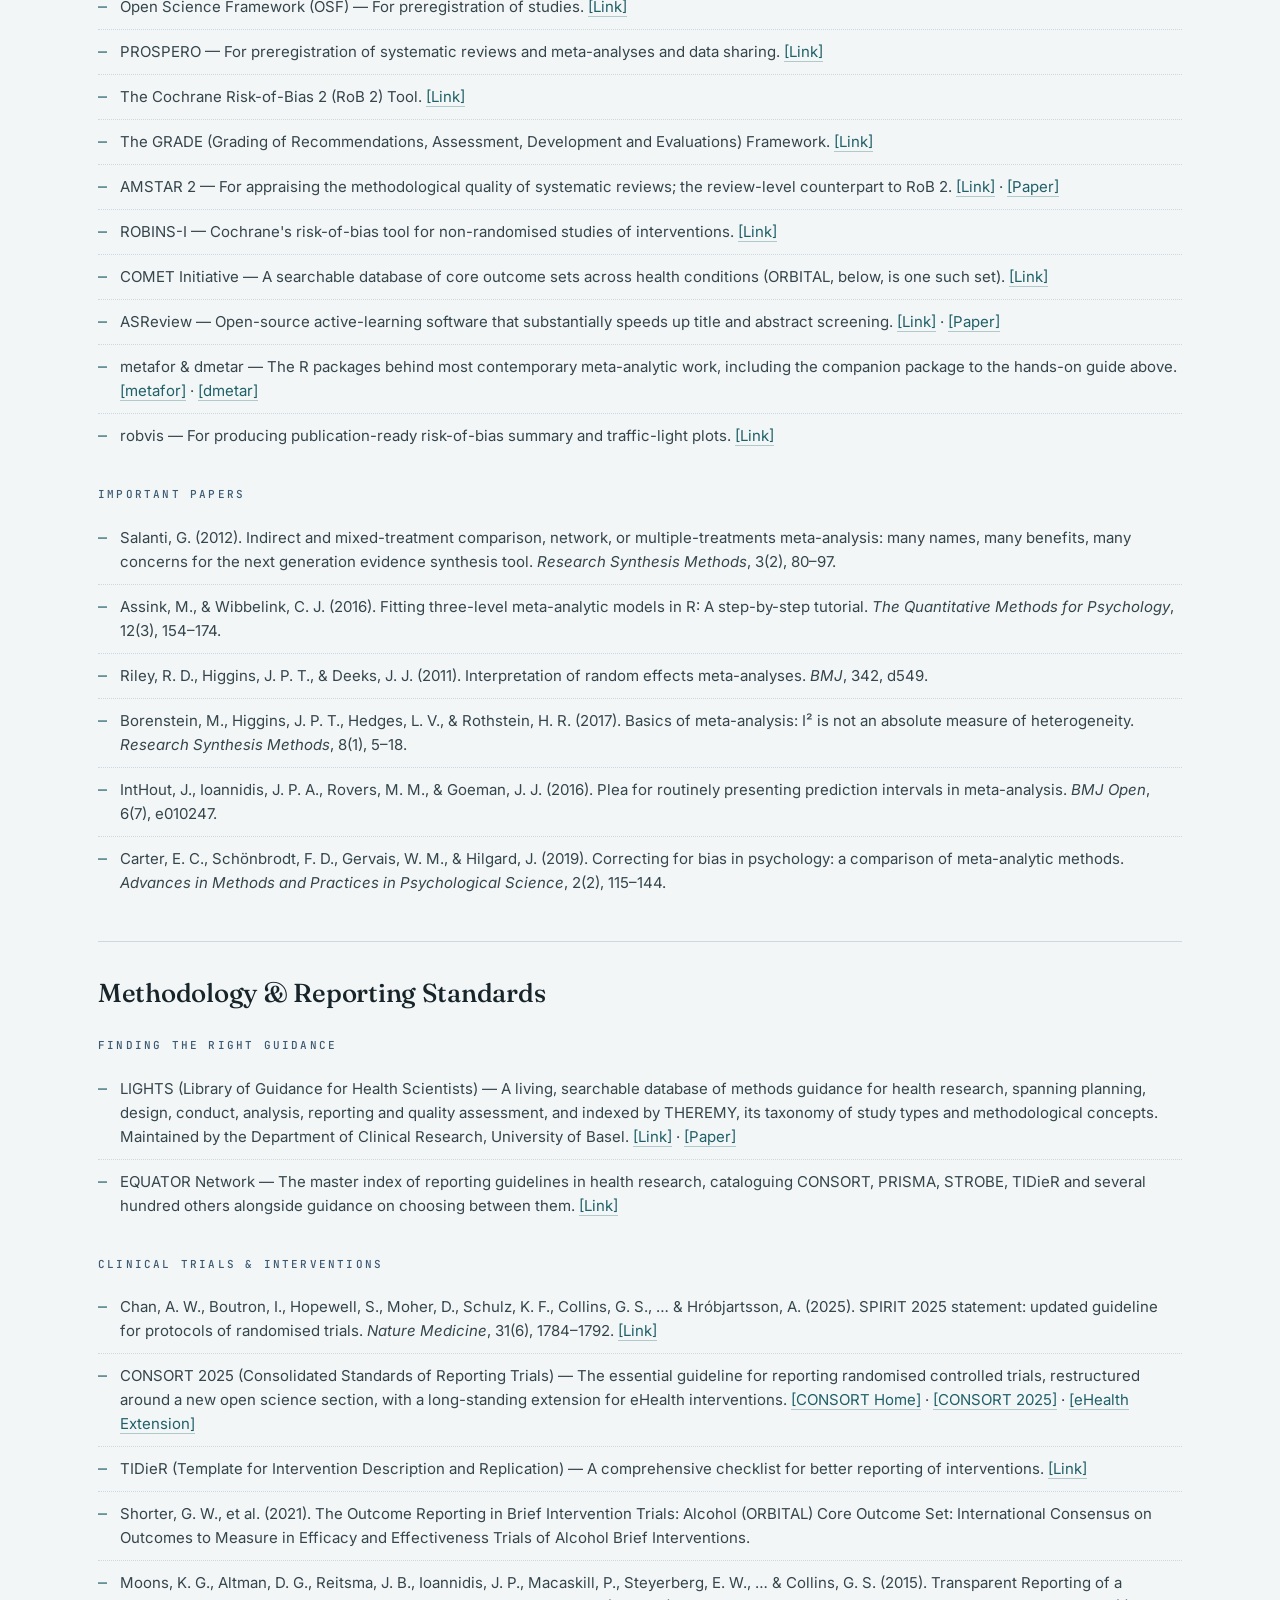
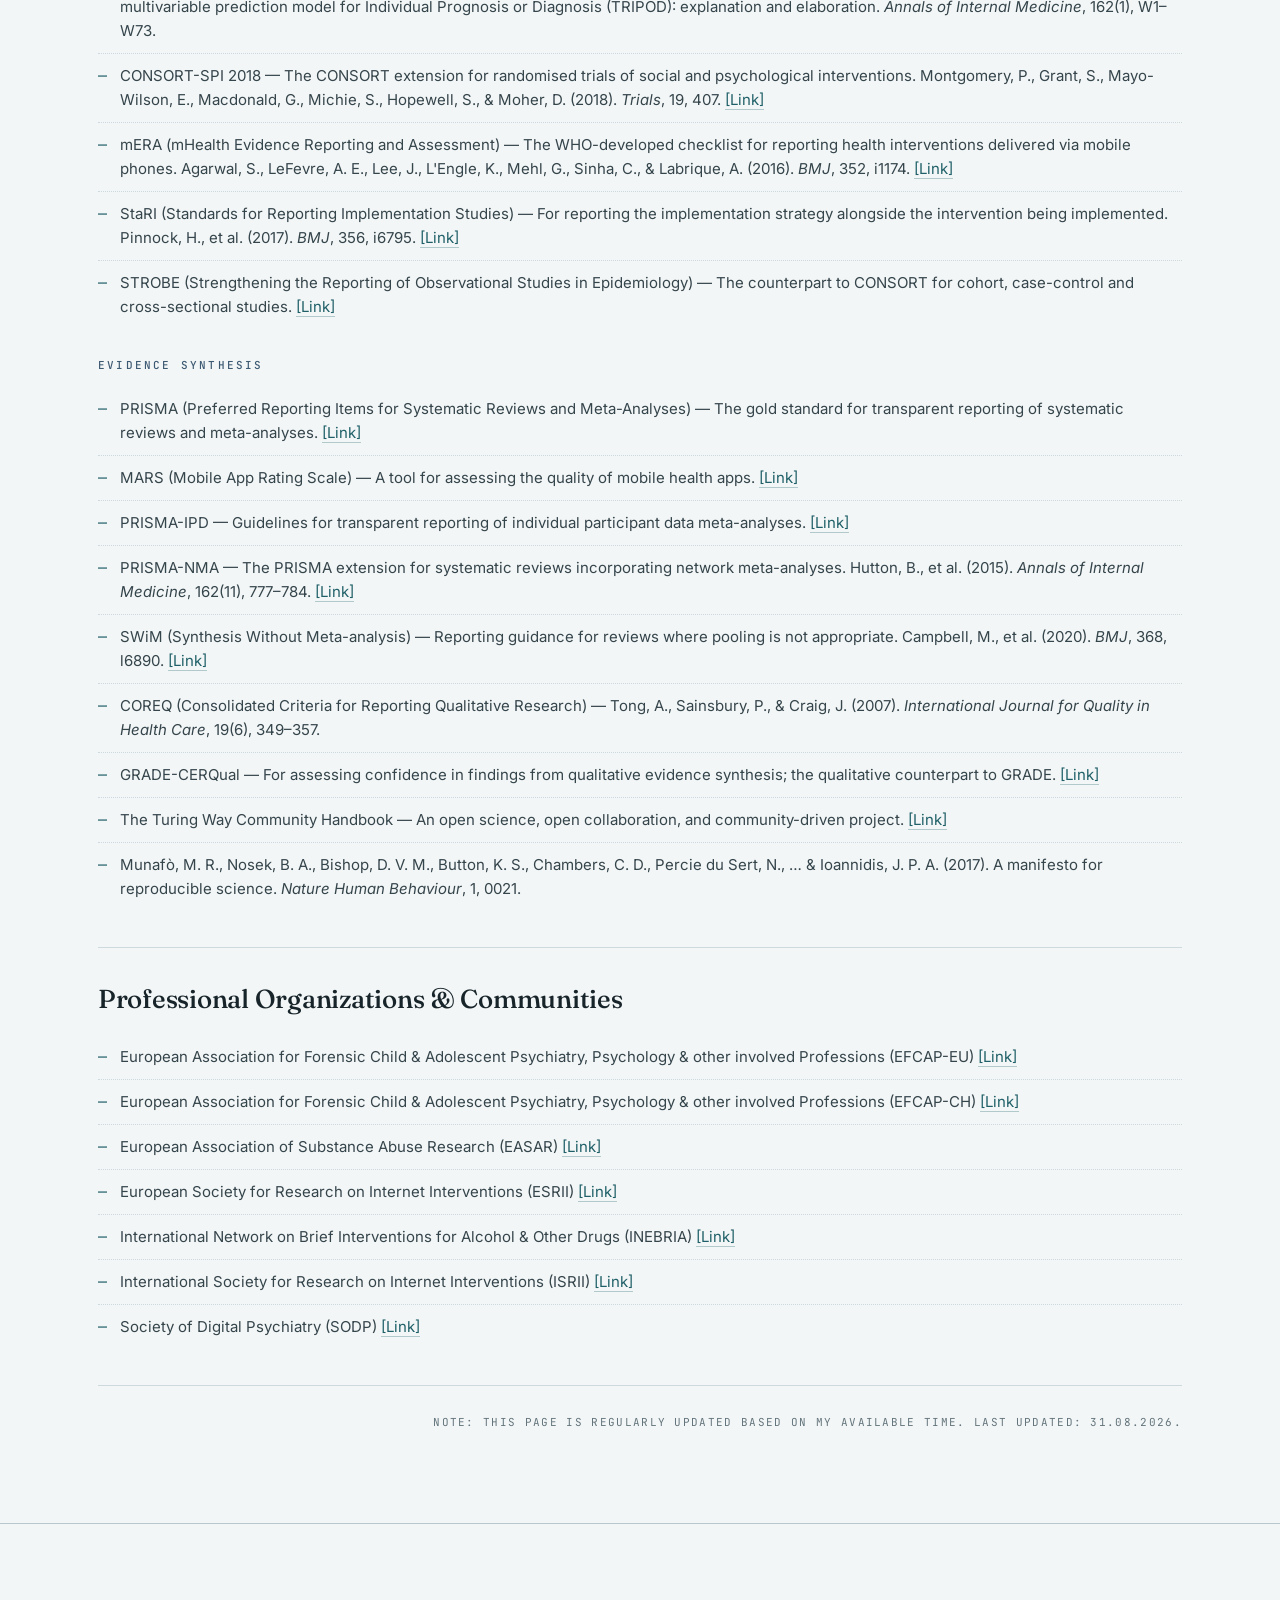
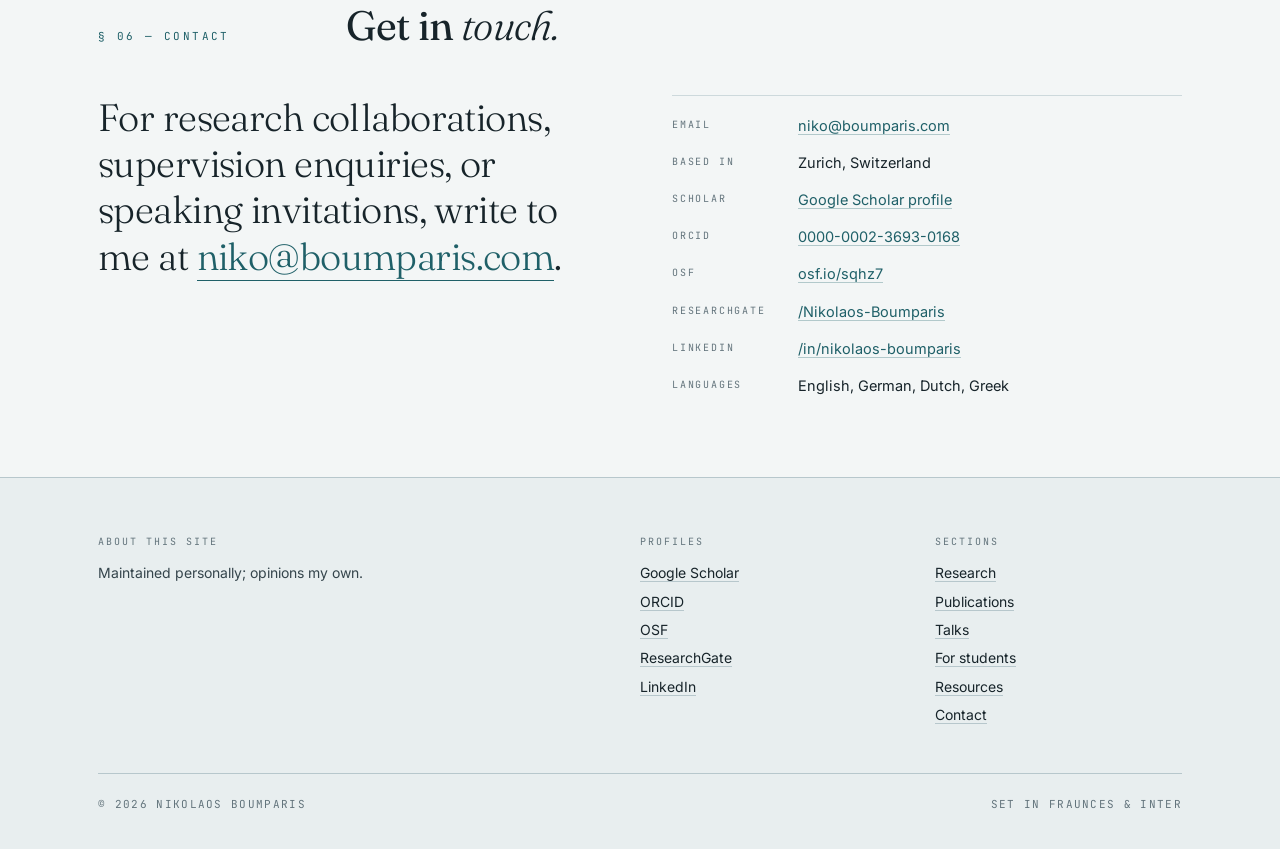
==== commit 9b678267: "Expand resources library: add LIGHTS, youth forensic block, and update reporting standards Add LIGHT" ====
--- a/index.html
+++ b/index.html
@@ -440,6 +440,13 @@
           <li>Mohr, D. C., et al. (2014). The Behavioral Intervention Technology Model: An Integrated Conceptual and Technological Framework for eHealth and mHealth Interventions.</li>
           <li>Nahum-Shani, I., Smith, S. N., Spring, B. J., Collins, L. M., Witkiewitz, K., Tewari, A., &amp; Murphy, S. A. (2018). Just-in-time adaptive interventions (JITAIs) in mobile health: key components and design principles for ongoing health behavior support. <em>Annals of Behavioral Medicine</em>, 1–17.</li>
           <li>Jain, S. H., Powers, B. W., Hawkins, J. B., &amp; Brownstein, J. S. (2015). The digital phenotype. <em>Nature Biotechnology</em>, 33(5), 462–463.</li>
+          <li>Michie, S., van Stralen, M. M., &amp; West, R. (2011). The behaviour change wheel: a new method for characterising and designing behaviour change interventions. <em>Implementation Science</em>, 6, 42.</li>
+          <li>Michie, S., Richardson, M., Johnston, M., Abraham, C., Francis, J., Hardeman, W., … &amp; Wood, C. E. (2013). The behavior change technique taxonomy (v1) of 93 hierarchically clustered techniques: building an international consensus for the reporting of behavior change interventions. <em>Annals of Behavioral Medicine</em>, 46(1), 81–95.</li>
+          <li>Collins, L. M., Murphy, S. A., &amp; Strecher, V. (2007). The multiphase optimization strategy (MOST) and the sequential multiple assignment randomized trial (SMART): new methods for more potent eHealth interventions. <em>American Journal of Preventive Medicine</em>, 32(5), S112–S118.</li>
+          <li>Klasnja, P., Hekler, E. B., Shiffman, S., Boruvka, A., Almirall, D., Tewari, A., &amp; Murphy, S. A. (2015). Microrandomized trials: an experimental design for developing just-in-time adaptive interventions. <em>Health Psychology</em>, 34(S), 1220–1228.</li>
+          <li>Yardley, L., Spring, B. J., Riper, H., Morrison, L. G., Crane, D. H., Curtis, K., … &amp; Blandford, A. (2016). Understanding and promoting effective engagement with digital behavior change interventions. <em>American Journal of Preventive Medicine</em>, 51(5), 833–842.</li>
+          <li>Baumel, A., Muench, F., Edan, S., &amp; Kane, J. M. (2019). Objective user engagement with mental health apps: systematic search and panel-based usage analysis. <em>Journal of Medical Internet Research</em>, 21(9), e14567.</li>
+          <li>Greenhalgh, T., Wherton, J., Papoutsi, C., Lynch, J., Hughes, G., A'Court, C., … &amp; Shaw, S. (2017). Beyond adoption: a new framework for theorizing and evaluating nonadoption, abandonment, and challenges to the scale-up, spread, and sustainability of health and care technologies. <em>Journal of Medical Internet Research</em>, 19(11), e367.</li>
         </ul>
       </div>
 
@@ -452,6 +459,24 @@
           <li>Caspi, A., et al. (2014). The p factor: one general psychopathology factor in the structure of psychiatric disorders?</li>
           <li>Insel, T., Cuthbert, B., Garvey, M., Heinssen, R., Pine, D. S., Quinn, K., … &amp; Wang, P. (2010). Research domain criteria (RDoC): toward a new classification framework for research on mental disorders. <em>American Journal of Psychiatry</em>, 167(7), 748–751.</li>
           <li>Bickel, W. K., Johnson, M. W., Koffarnus, M. N., MacKillop, J., &amp; Murphy, J. G. (2014). The behavioral economics of substance use disorders: reinforcement pathologies and their repair. <em>Annual Review of Clinical Psychology</em>, 10(1), 641–677.</li>
+          <li>McLellan, A. T., Lewis, D. C., O'Brien, C. P., &amp; Kleber, H. D. (2000). Drug dependence, a chronic medical illness: implications for treatment, insurance, and outcomes evaluation. <em>JAMA</em>, 284(13), 1689–1695.</li>
+          <li>Volkow, N. D., Koob, G. F., &amp; McLellan, A. T. (2016). Neurobiologic advances from the brain disease model of addiction. <em>New England Journal of Medicine</em>, 374(4), 363–371.</li>
+          <li>Hall, W., Carter, A., &amp; Forlini, C. (2015). The brain disease model of addiction: is it supported by the evidence and has it delivered on its promises? <em>The Lancet Psychiatry</em>, 2(1), 105–110.</li>
+          <li>Kwako, L. E., Momenan, R., Litten, R. Z., Koob, G. F., &amp; Goldman, D. (2016). Addictions Neuroclinical Assessment: a neuroscience-based framework for addictive disorders. <em>Biological Psychiatry</em>, 80(3), 179–189.</li>
+          <li>Brand, M., Wegmann, E., Stark, R., Müller, A., Wölfling, K., Robbins, T. W., &amp; Potenza, M. N. (2019). The Interaction of Person-Affect-Cognition-Execution (I-PACE) model for addictive behaviors: update, generalization to addictive behaviors beyond internet-use disorders, and specification of the process character of addictive behaviors. <em>Neuroscience &amp; Biobehavioral Reviews</em>, 104, 1–10.</li>
+          <li>Witkiewitz, K., Litten, R. Z., &amp; Leggio, L. (2019). Advances in the science and treatment of alcohol use disorder. <em>Science Advances</em>, 5(9), eaax4043.</li>
+        </ul>
+      </div>
+
+      <div class="resource-block">
+        <h3 class="resource-h">Youth Forensic &amp; Adolescent Mental Health</h3>
+        <ul class="resource-list">
+          <li>Moffitt, T. E. (1993). Adolescence-limited and life-course-persistent antisocial behavior: a developmental taxonomy. <em>Psychological Review</em>, 100(4), 674–701.</li>
+          <li>Teplin, L. A., Abram, K. M., McClelland, G. M., Dulcan, M. K., &amp; Mericle, A. A. (2002). Psychiatric disorders in youth in juvenile detention. <em>Archives of General Psychiatry</em>, 59(12), 1133–1143.</li>
+          <li>Fazel, S., Doll, H., &amp; Långström, N. (2008). Mental disorders among adolescents in juvenile detention and correctional facilities: a systematic review and metaregression analysis of 25 surveys. <em>Journal of the American Academy of Child &amp; Adolescent Psychiatry</em>, 47(9), 1010–1019.</li>
+          <li>Fazel, S., Yoon, I. A., &amp; Hayes, A. J. (2017). Substance use disorders in prisoners: an updated systematic review and meta-regression analysis in recently incarcerated men and women. <em>Addiction</em>, 112(10), 1725–1739.</li>
+          <li>Andrews, D. A., &amp; Bonta, J. <em>The Psychology of Criminal Conduct</em> — The foundational statement of the Risk–Need–Responsivity (RNR) model that underpins most offender assessment and rehabilitation practice.</li>
+          <li>SAVRY (Structured Assessment of Violence Risk in Youth) — A structured professional judgement tool for assessing violence risk in adolescents. <a href="https://www.parinc.com/products/SAVRY" target="_blank" rel="noopener">[Link]</a></li>
         </ul>
       </div>
 
@@ -461,6 +486,8 @@
         <ul class="resource-list">
           <li>Doing Meta-Analysis in R: A Hands-on Guide — A comprehensive, accessible introduction to conducting meta-analyses using R. <a href="https://bookdown.org/MathiasHarrer/Doing_Meta_Analysis_in_R/" target="_blank" rel="noopener">[Link]</a></li>
           <li>Meta-Analyses in Mental Health Research: A Practical Guide — Prof. Dr. Pim Cuijpers' free manual on conducting rigorous meta-analyses specifically in mental health contexts. <a href="https://research.vu.nl/ws/portalfiles/portal/359053020/2016_Cuijpers_book_meta-analyses.pdf" target="_blank" rel="noopener">[PDF Link]</a></li>
+          <li>Cochrane Handbook for Systematic Reviews of Interventions — The reference standard for review methodology, free online and continuously updated. <a href="https://training.cochrane.org/handbook" target="_blank" rel="noopener">[Link]</a></li>
+          <li>Borenstein, M., Hedges, L. V., Higgins, J. P. T., &amp; Rothstein, H. R. (2021). <em>Introduction to Meta-Analysis</em> (2nd ed.). Wiley.</li>
         </ul>
 
         <h4 class="resource-sub">Databases &amp; Tools</h4>
@@ -470,24 +497,44 @@
           <li>PROSPERO — For preregistration of systematic reviews and meta-analyses and data sharing. <a href="https://www.crd.york.ac.uk/prospero/" target="_blank" rel="noopener">[Link]</a></li>
           <li>The Cochrane Risk-of-Bias 2 (RoB 2) Tool. <a href="https://methods.cochrane.org/bias/resources/rob-2-revised-cochrane-risk-bias-tool-randomized-trials" target="_blank" rel="noopener">[Link]</a></li>
           <li>The GRADE (Grading of Recommendations, Assessment, Development and Evaluations) Framework. <a href="https://www.gradeworkinggroup.org/" target="_blank" rel="noopener">[Link]</a></li>
+          <li>AMSTAR 2 — For appraising the methodological quality of systematic reviews; the review-level counterpart to RoB 2. <a href="https://amstar.ca/" target="_blank" rel="noopener">[Link]</a> · <a href="https://www.bmj.com/content/358/bmj.j4008" target="_blank" rel="noopener">[Paper]</a></li>
+          <li>ROBINS-I — Cochrane's risk-of-bias tool for non-randomised studies of interventions. <a href="https://methods.cochrane.org/robins-i" target="_blank" rel="noopener">[Link]</a></li>
+          <li>COMET Initiative — A searchable database of core outcome sets across health conditions (ORBITAL, below, is one such set). <a href="https://www.comet-initiative.org/" target="_blank" rel="noopener">[Link]</a></li>
+          <li>ASReview — Open-source active-learning software that substantially speeds up title and abstract screening. <a href="https://asreview.nl/" target="_blank" rel="noopener">[Link]</a> · <a href="https://www.nature.com/articles/s42256-020-00287-7" target="_blank" rel="noopener">[Paper]</a></li>
+          <li>metafor &amp; dmetar — The R packages behind most contemporary meta-analytic work, including the companion package to the hands-on guide above. <a href="https://www.metafor-project.org/" target="_blank" rel="noopener">[metafor]</a> · <a href="https://dmetar.protectlab.org/" target="_blank" rel="noopener">[dmetar]</a></li>
+          <li>robvis — For producing publication-ready risk-of-bias summary and traffic-light plots. <a href="https://mcguinlu.shinyapps.io/robvis/" target="_blank" rel="noopener">[Link]</a></li>
         </ul>
 
         <h4 class="resource-sub">Important Papers</h4>
         <ul class="resource-list">
           <li>Salanti, G. (2012). Indirect and mixed-treatment comparison, network, or multiple-treatments meta-analysis: many names, many benefits, many concerns for the next generation evidence synthesis tool. <em>Research Synthesis Methods</em>, 3(2), 80–97.</li>
           <li>Assink, M., &amp; Wibbelink, C. J. (2016). Fitting three-level meta-analytic models in R: A step-by-step tutorial. <em>The Quantitative Methods for Psychology</em>, 12(3), 154–174.</li>
+          <li>Riley, R. D., Higgins, J. P. T., &amp; Deeks, J. J. (2011). Interpretation of random effects meta-analyses. <em>BMJ</em>, 342, d549.</li>
+          <li>Borenstein, M., Higgins, J. P. T., Hedges, L. V., &amp; Rothstein, H. R. (2017). Basics of meta-analysis: I² is not an absolute measure of heterogeneity. <em>Research Synthesis Methods</em>, 8(1), 5–18.</li>
+          <li>IntHout, J., Ioannidis, J. P. A., Rovers, M. M., &amp; Goeman, J. J. (2016). Plea for routinely presenting prediction intervals in meta-analysis. <em>BMJ Open</em>, 6(7), e010247.</li>
+          <li>Carter, E. C., Schönbrodt, F. D., Gervais, W. M., &amp; Hilgard, J. (2019). Correcting for bias in psychology: a comparison of meta-analytic methods. <em>Advances in Methods and Practices in Psychological Science</em>, 2(2), 115–144.</li>
         </ul>
       </div>
 
       <div class="resource-block">
         <h3 class="resource-h">Methodology &amp; Reporting Standards</h3>
+        <h4 class="resource-sub">Finding the Right Guidance</h4>
+        <ul class="resource-list">
+          <li>LIGHTS (Library of Guidance for Health Scientists) — A living, searchable database of methods guidance for health research, spanning planning, design, conduct, analysis, reporting and quality assessment, and indexed by THEREMY, its taxonomy of study types and methodological concepts. Maintained by the Department of Clinical Research, University of Basel. <a href="https://lights.science/" target="_blank" rel="noopener">[Link]</a> · <a href="https://jamanetwork.com/journals/jamanetworkopen/fullarticle/2801408" target="_blank" rel="noopener">[Paper]</a></li>
+          <li>EQUATOR Network — The master index of reporting guidelines in health research, cataloguing CONSORT, PRISMA, STROBE, TIDieR and several hundred others alongside guidance on choosing between them. <a href="https://www.equator-network.org/" target="_blank" rel="noopener">[Link]</a></li>
+        </ul>
+
         <h4 class="resource-sub">Clinical Trials &amp; Interventions</h4>
         <ul class="resource-list">
-          <li>Chan, A. W., Tetzlaff, J. M., Altman, D. G., Laupacis, A., Gøtzsche, P. C., Krleža-Jerić, K., … &amp; Moher, D. (2013). SPIRIT 2013 statement: defining standard protocol items for clinical trials. <em>Annals of Internal Medicine</em>, 158(3), 200–207.</li>
-          <li>CONSORT (Consolidated Standards of Reporting Trials) — Essential guidelines for reporting randomized controlled trials, with specific extensions for eHealth interventions. <a href="http://www.consort-statement.org/" target="_blank" rel="noopener">[CONSORT Home]</a> · <a href="https://www.jmir.org/2011/4/e126/" target="_blank" rel="noopener">[eHealth Extension]</a></li>
+          <li>Chan, A. W., Boutron, I., Hopewell, S., Moher, D., Schulz, K. F., Collins, G. S., … &amp; Hróbjartsson, A. (2025). SPIRIT 2025 statement: updated guideline for protocols of randomised trials. <em>Nature Medicine</em>, 31(6), 1784–1792. <a href="https://www.nature.com/articles/s41591-025-03668-w" target="_blank" rel="noopener">[Link]</a></li>
+          <li>CONSORT 2025 (Consolidated Standards of Reporting Trials) — The essential guideline for reporting randomised controlled trials, restructured around a new open science section, with a long-standing extension for eHealth interventions. <a href="https://www.consort-statement.org/" target="_blank" rel="noopener">[CONSORT Home]</a> · <a href="https://www.bmj.com/content/389/bmj-2024-081123" target="_blank" rel="noopener">[CONSORT 2025]</a> · <a href="https://www.jmir.org/2011/4/e126/" target="_blank" rel="noopener">[eHealth Extension]</a></li>
           <li>TIDieR (Template for Intervention Description and Replication) — A comprehensive checklist for better reporting of interventions. <a href="https://www.bmj.com/content/348/bmj.g1687" target="_blank" rel="noopener">[Link]</a></li>
           <li>Shorter, G. W., et al. (2021). The Outcome Reporting in Brief Intervention Trials: Alcohol (ORBITAL) Core Outcome Set: International Consensus on Outcomes to Measure in Efficacy and Effectiveness Trials of Alcohol Brief Interventions.</li>
           <li>Moons, K. G., Altman, D. G., Reitsma, J. B., Ioannidis, J. P., Macaskill, P., Steyerberg, E. W., … &amp; Collins, G. S. (2015). Transparent Reporting of a multivariable prediction model for Individual Prognosis or Diagnosis (TRIPOD): explanation and elaboration. <em>Annals of Internal Medicine</em>, 162(1), W1–W73.</li>
+          <li>CONSORT-SPI 2018 — The CONSORT extension for randomised trials of social and psychological interventions. Montgomery, P., Grant, S., Mayo-Wilson, E., Macdonald, G., Michie, S., Hopewell, S., &amp; Moher, D. (2018). <em>Trials</em>, 19, 407. <a href="https://trialsjournal.biomedcentral.com/articles/10.1186/s13063-018-2733-1" target="_blank" rel="noopener">[Link]</a></li>
+          <li>mERA (mHealth Evidence Reporting and Assessment) — The WHO-developed checklist for reporting health interventions delivered via mobile phones. Agarwal, S., LeFevre, A. E., Lee, J., L'Engle, K., Mehl, G., Sinha, C., &amp; Labrique, A. (2016). <em>BMJ</em>, 352, i1174. <a href="https://www.bmj.com/content/352/bmj.i1174" target="_blank" rel="noopener">[Link]</a></li>
+          <li>StaRI (Standards for Reporting Implementation Studies) — For reporting the implementation strategy alongside the intervention being implemented. Pinnock, H., et al. (2017). <em>BMJ</em>, 356, i6795. <a href="https://www.bmj.com/content/356/bmj.i6795" target="_blank" rel="noopener">[Link]</a></li>
+          <li>STROBE (Strengthening the Reporting of Observational Studies in Epidemiology) — The counterpart to CONSORT for cohort, case-control and cross-sectional studies. <a href="https://www.strobe-statement.org/" target="_blank" rel="noopener">[Link]</a></li>
         </ul>
 
         <h4 class="resource-sub">Evidence Synthesis</h4>
@@ -495,24 +542,29 @@
           <li>PRISMA (Preferred Reporting Items for Systematic Reviews and Meta-Analyses) — The gold standard for transparent reporting of systematic reviews and meta-analyses. <a href="http://www.prisma-statement.org/" target="_blank" rel="noopener">[Link]</a></li>
           <li>MARS (Mobile App Rating Scale) — A tool for assessing the quality of mobile health apps. <a href="https://mhealth.jmir.org/2015/1/e27/" target="_blank" rel="noopener">[Link]</a></li>
           <li>PRISMA-IPD — Guidelines for transparent reporting of individual participant data meta-analyses. <a href="https://www.prisma-statement.org/ipd" target="_blank" rel="noopener">[Link]</a></li>
+          <li>PRISMA-NMA — The PRISMA extension for systematic reviews incorporating network meta-analyses. Hutton, B., et al. (2015). <em>Annals of Internal Medicine</em>, 162(11), 777–784. <a href="https://www.acpjournals.org/doi/10.7326/M14-2385" target="_blank" rel="noopener">[Link]</a></li>
+          <li>SWiM (Synthesis Without Meta-analysis) — Reporting guidance for reviews where pooling is not appropriate. Campbell, M., et al. (2020). <em>BMJ</em>, 368, l6890. <a href="https://www.bmj.com/content/368/bmj.l6890" target="_blank" rel="noopener">[Link]</a></li>
+          <li>COREQ (Consolidated Criteria for Reporting Qualitative Research) — Tong, A., Sainsbury, P., &amp; Craig, J. (2007). <em>International Journal for Quality in Health Care</em>, 19(6), 349–357.</li>
+          <li>GRADE-CERQual — For assessing confidence in findings from qualitative evidence synthesis; the qualitative counterpart to GRADE. <a href="https://www.cerqual.org/" target="_blank" rel="noopener">[Link]</a></li>
           <li>The Turing Way Community Handbook — An open science, open collaboration, and community-driven project. <a href="https://book.the-turing-way.org/" target="_blank" rel="noopener">[Link]</a></li>
+          <li>Munafò, M. R., Nosek, B. A., Bishop, D. V. M., Button, K. S., Chambers, C. D., Percie du Sert, N., … &amp; Ioannidis, J. P. A. (2017). A manifesto for reproducible science. <em>Nature Human Behaviour</em>, 1, 0021.</li>
         </ul>
       </div>
 
       <div class="resource-block">
         <h3 class="resource-h">Professional Organizations &amp; Communities</h3>
         <ul class="resource-list">
-		  <li>European Association for Forensic Child & Adolescent Psychiatry, Psychology & other involved Professions (EFCAP-EU)</li>
-		  <li>European Association for Forensic Child & Adolescent Psychiatry, Psychology & other involved Professions (EFCAP-CH)</li> 
-		  <li>European Association of Substance Abuse Research (EASAR)</li>
-		  <li>European Society for Research on Internet Interventions (ESRII)</li>
-		  <li>International Network on Brief Interventions for Alcohol &amp; Other Drugs (INEBRIA)</li>
-		  <li>International Society for Research on Internet Interventions (ISRII)</li>
-		  <li>Society of Digital Psychiatry (SODP)</li>
-        </ul>
-      </div>
-
-      <p class="update-note">Note: This page is regularly updated based on my available time. Last updated: 25.04.2026.</p>
+          <li>European Association for Forensic Child &amp; Adolescent Psychiatry, Psychology &amp; other involved Professions (EFCAP-EU) <a href="https://www.efcap.eu/" target="_blank" rel="noopener">[Link]</a></li>
+          <li>European Association for Forensic Child &amp; Adolescent Psychiatry, Psychology &amp; other involved Professions (EFCAP-CH) <a href="https://efcap.ch/" target="_blank" rel="noopener">[Link]</a></li>
+          <li>European Association of Substance Abuse Research (EASAR) <a href="https://www.easar.com/" target="_blank" rel="noopener">[Link]</a></li>
+          <li>European Society for Research on Internet Interventions (ESRII) <a href="https://esrii.org/" target="_blank" rel="noopener">[Link]</a></li>
+          <li>International Network on Brief Interventions for Alcohol &amp; Other Drugs (INEBRIA) <a href="https://inebria.net/" target="_blank" rel="noopener">[Link]</a></li>
+          <li>International Society for Research on Internet Interventions (ISRII) <a href="https://isrii.org/" target="_blank" rel="noopener">[Link]</a></li>
+          <li>Society of Digital Psychiatry (SODP) <a href="https://www.sodpsych.com/" target="_blank" rel="noopener">[Link]</a></li>
+        </ul>
+      </div>
+
+      <p class="update-note">Note: This page is regularly updated based on my available time. Last updated: 31.08.2026.</p>
     </div>
   </section>
 
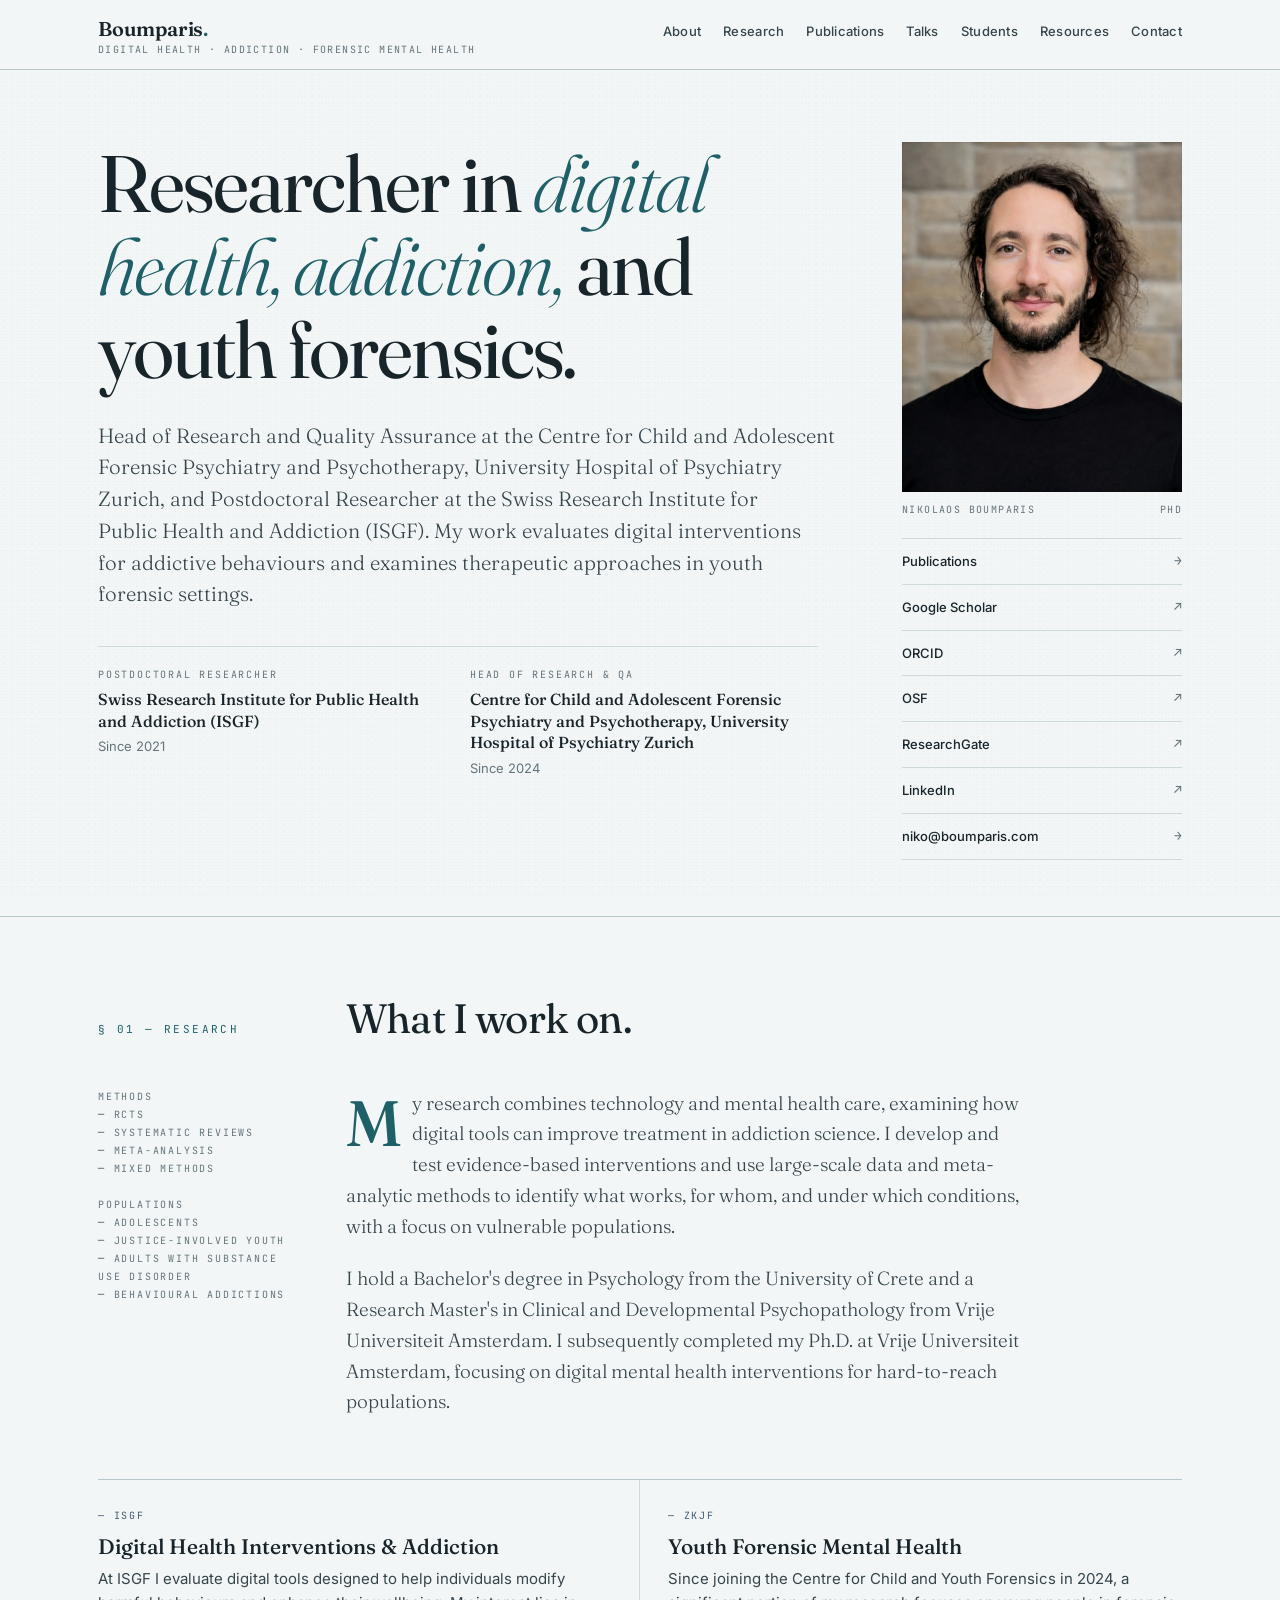
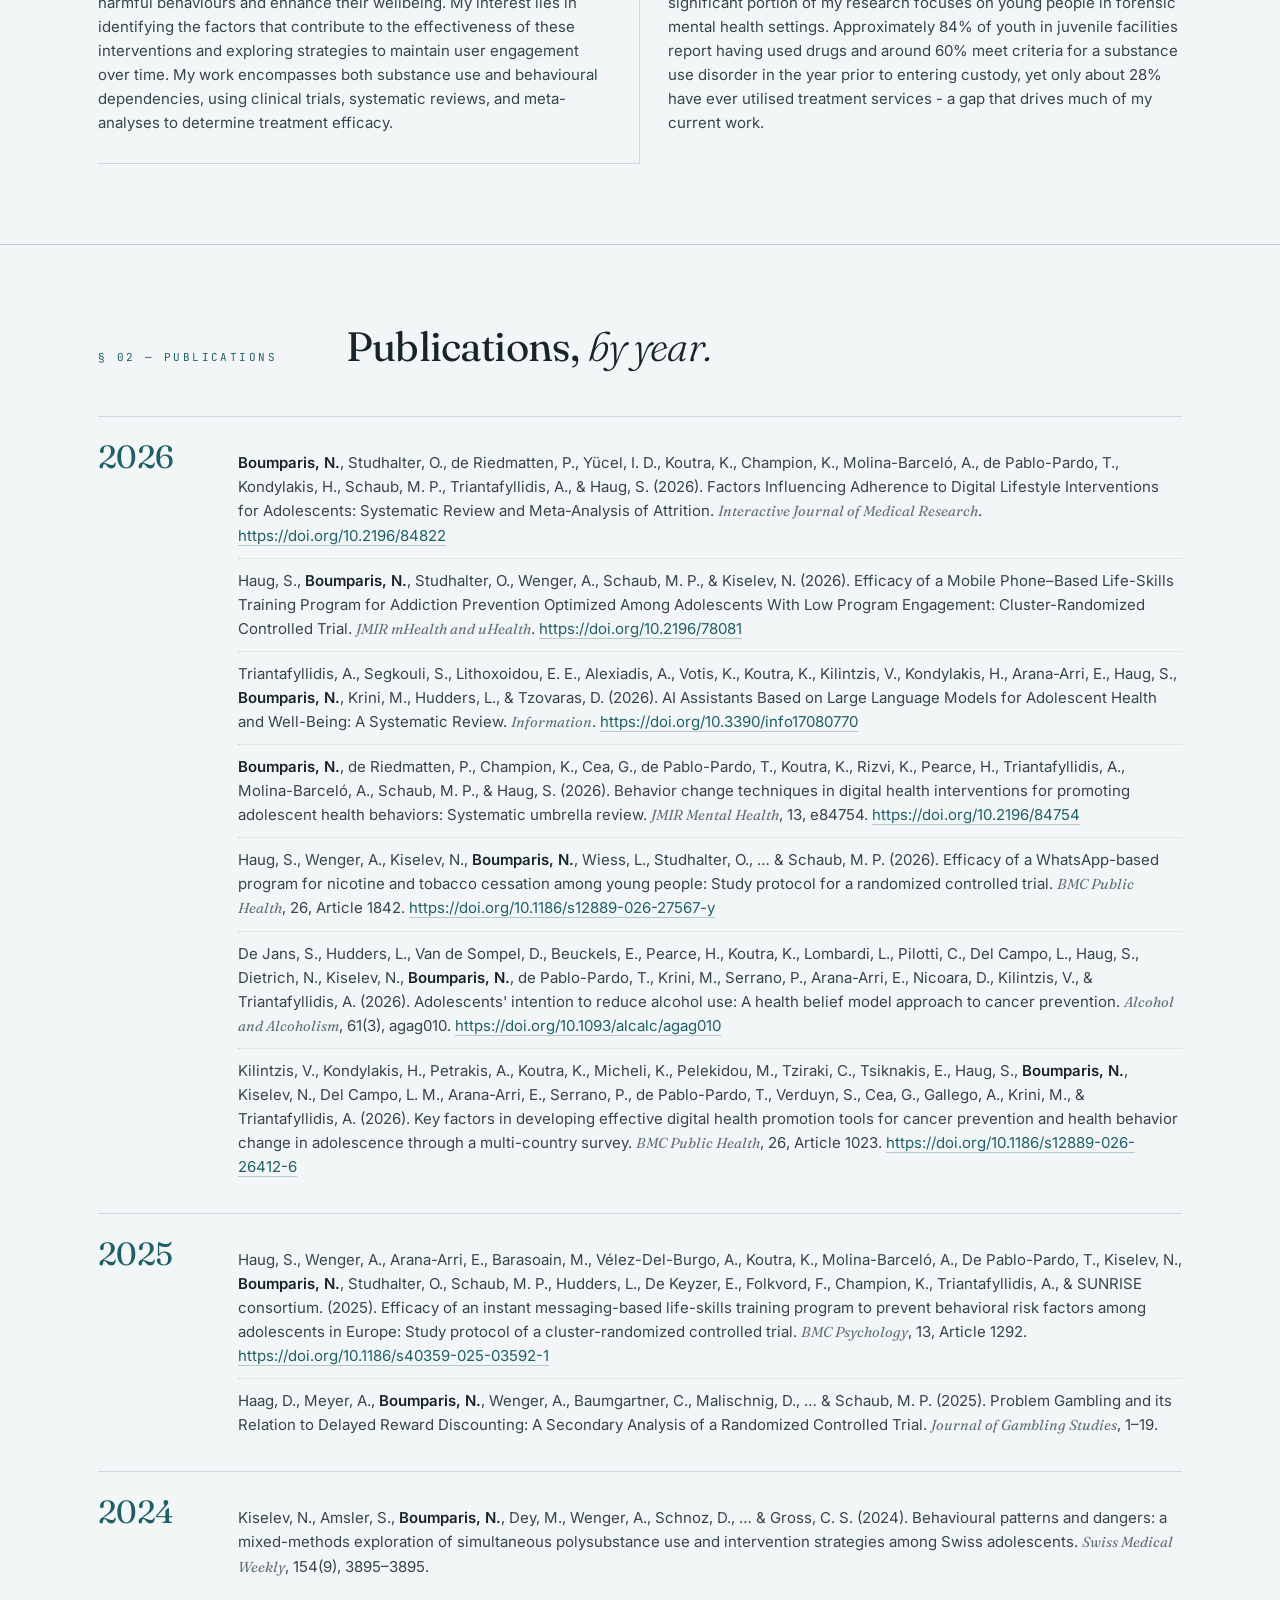
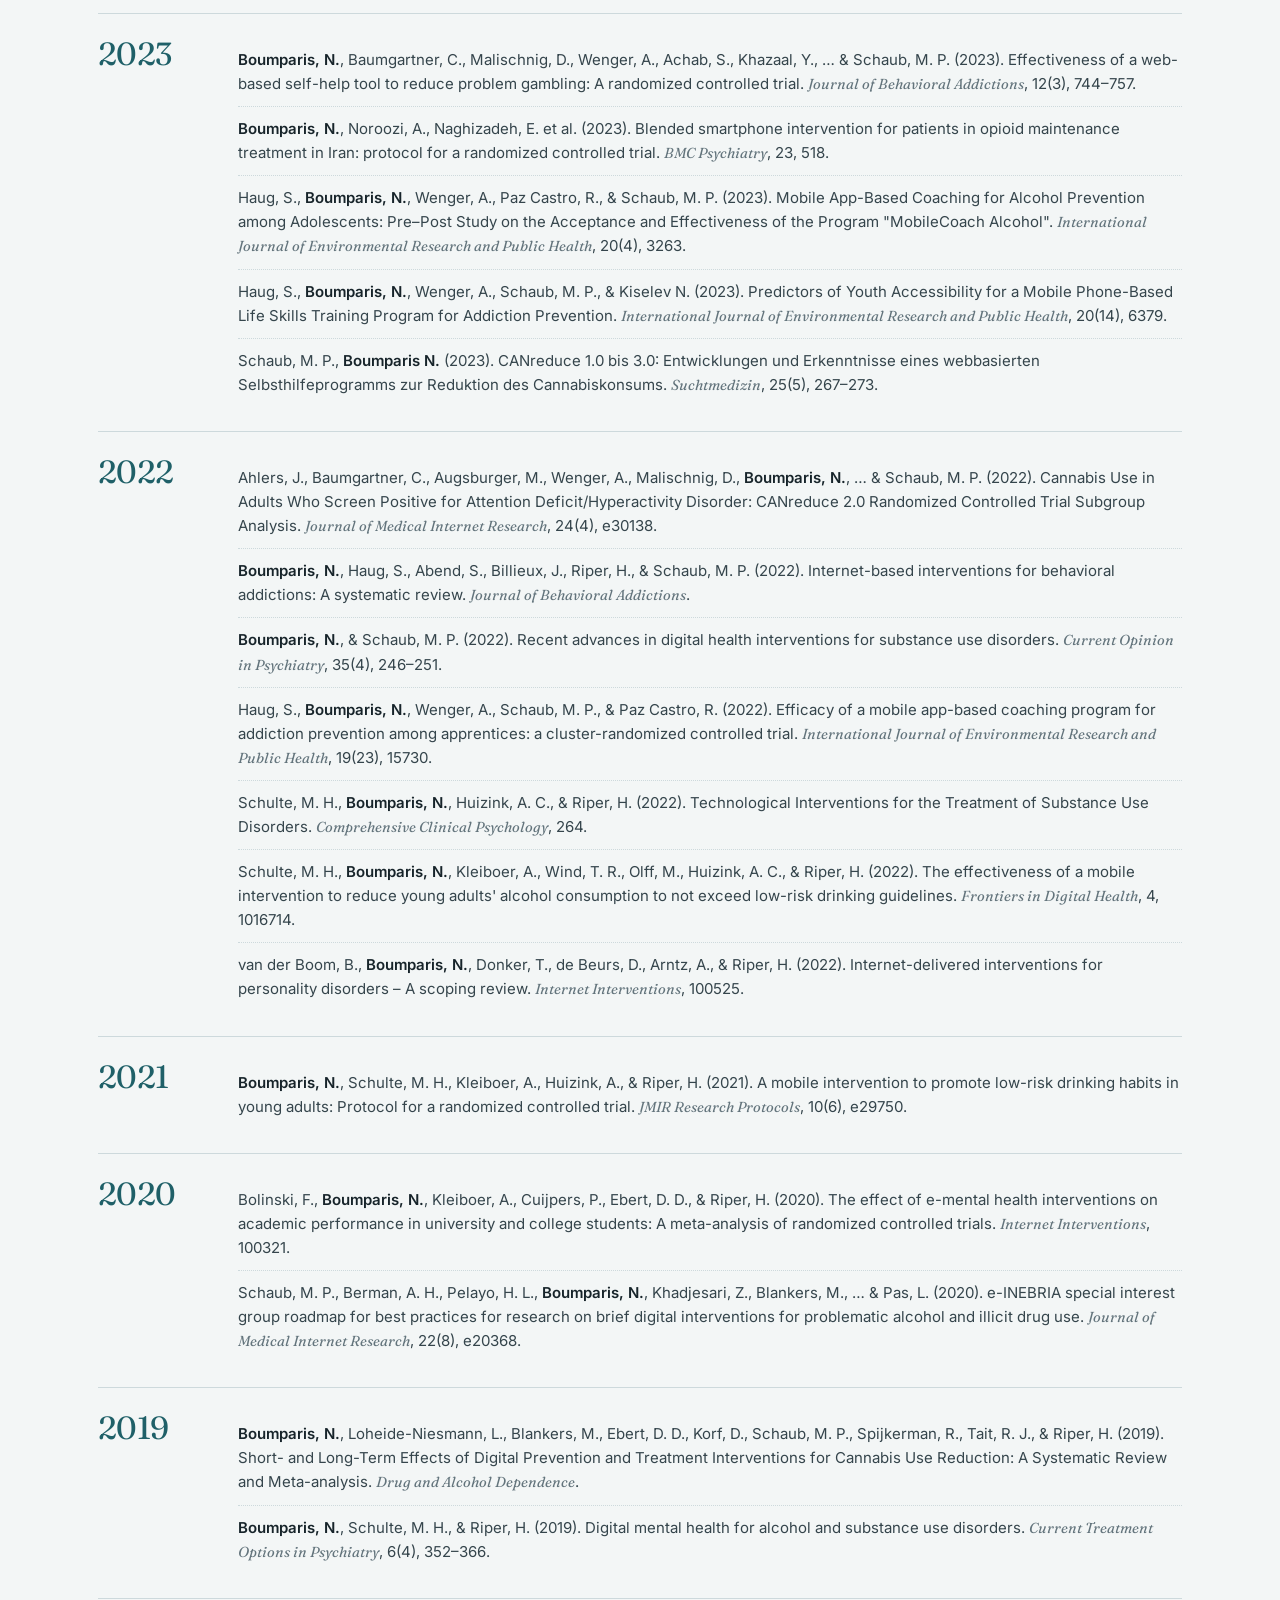
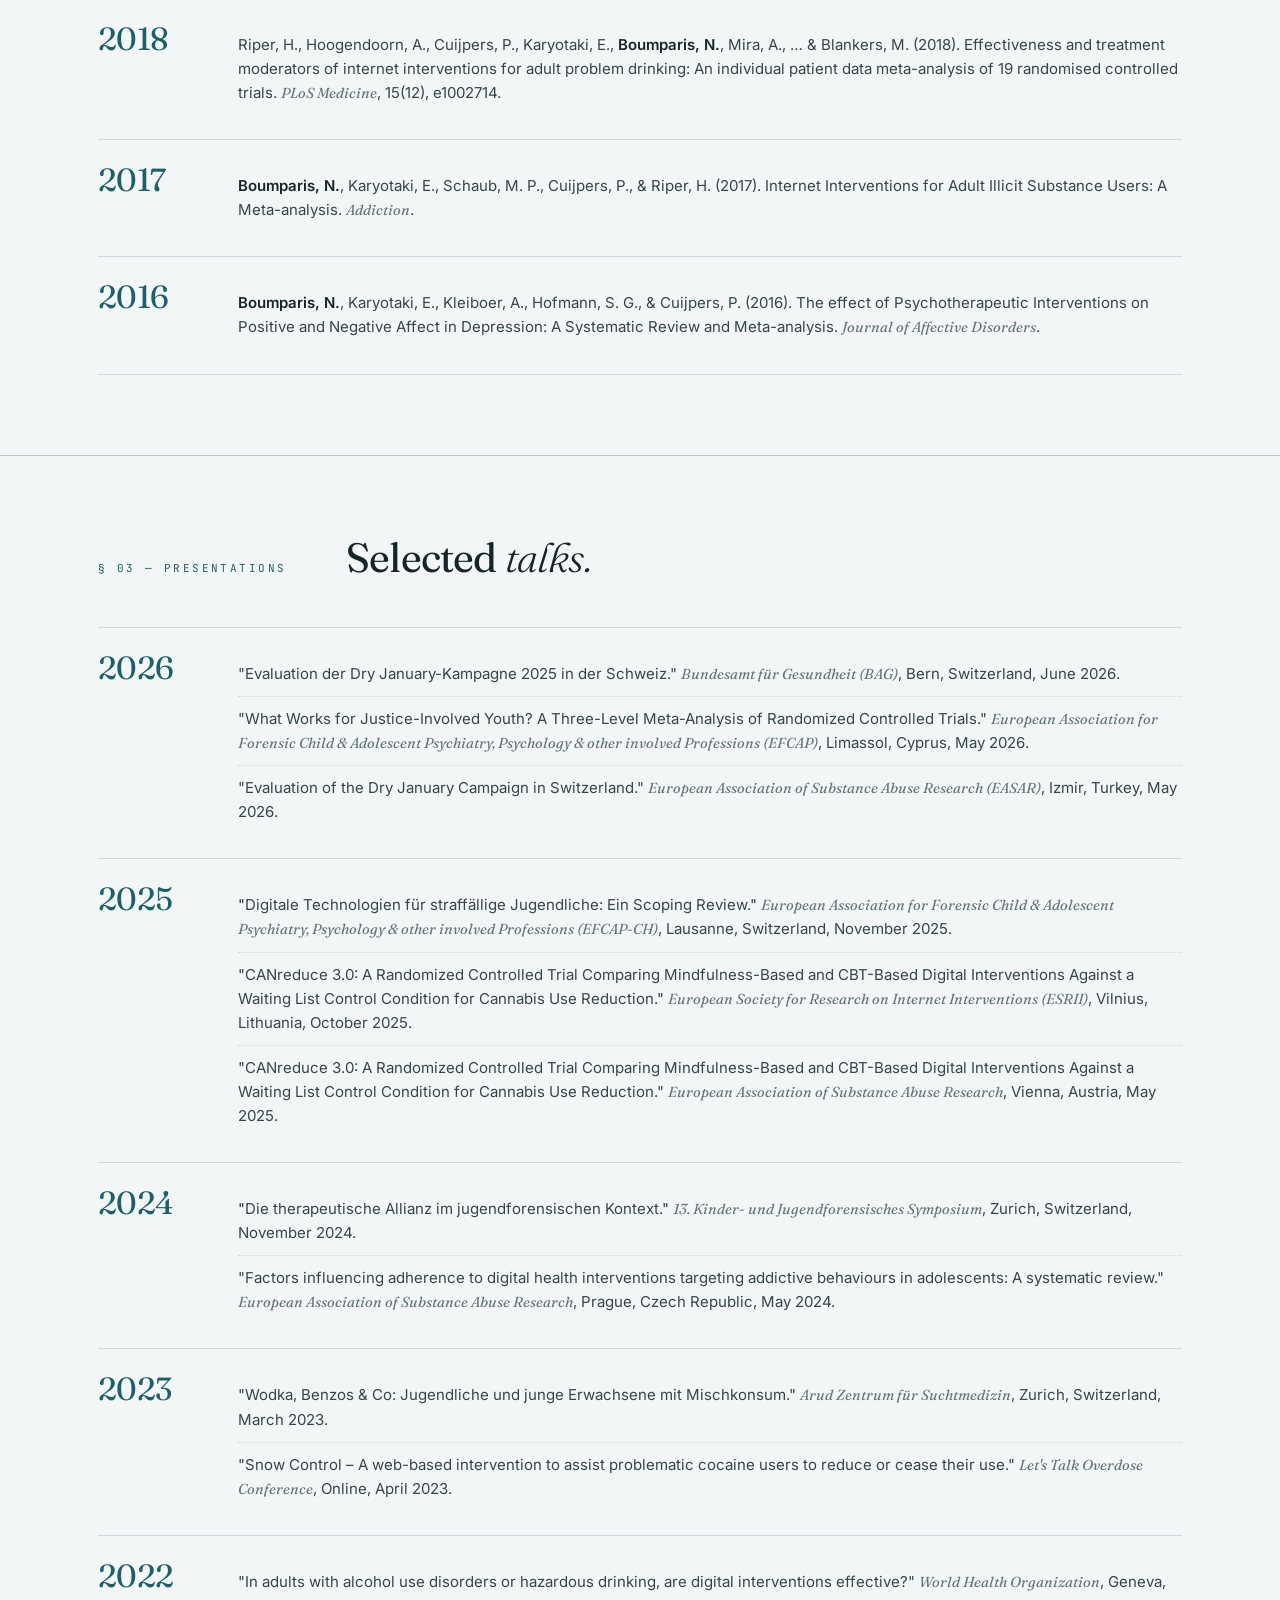
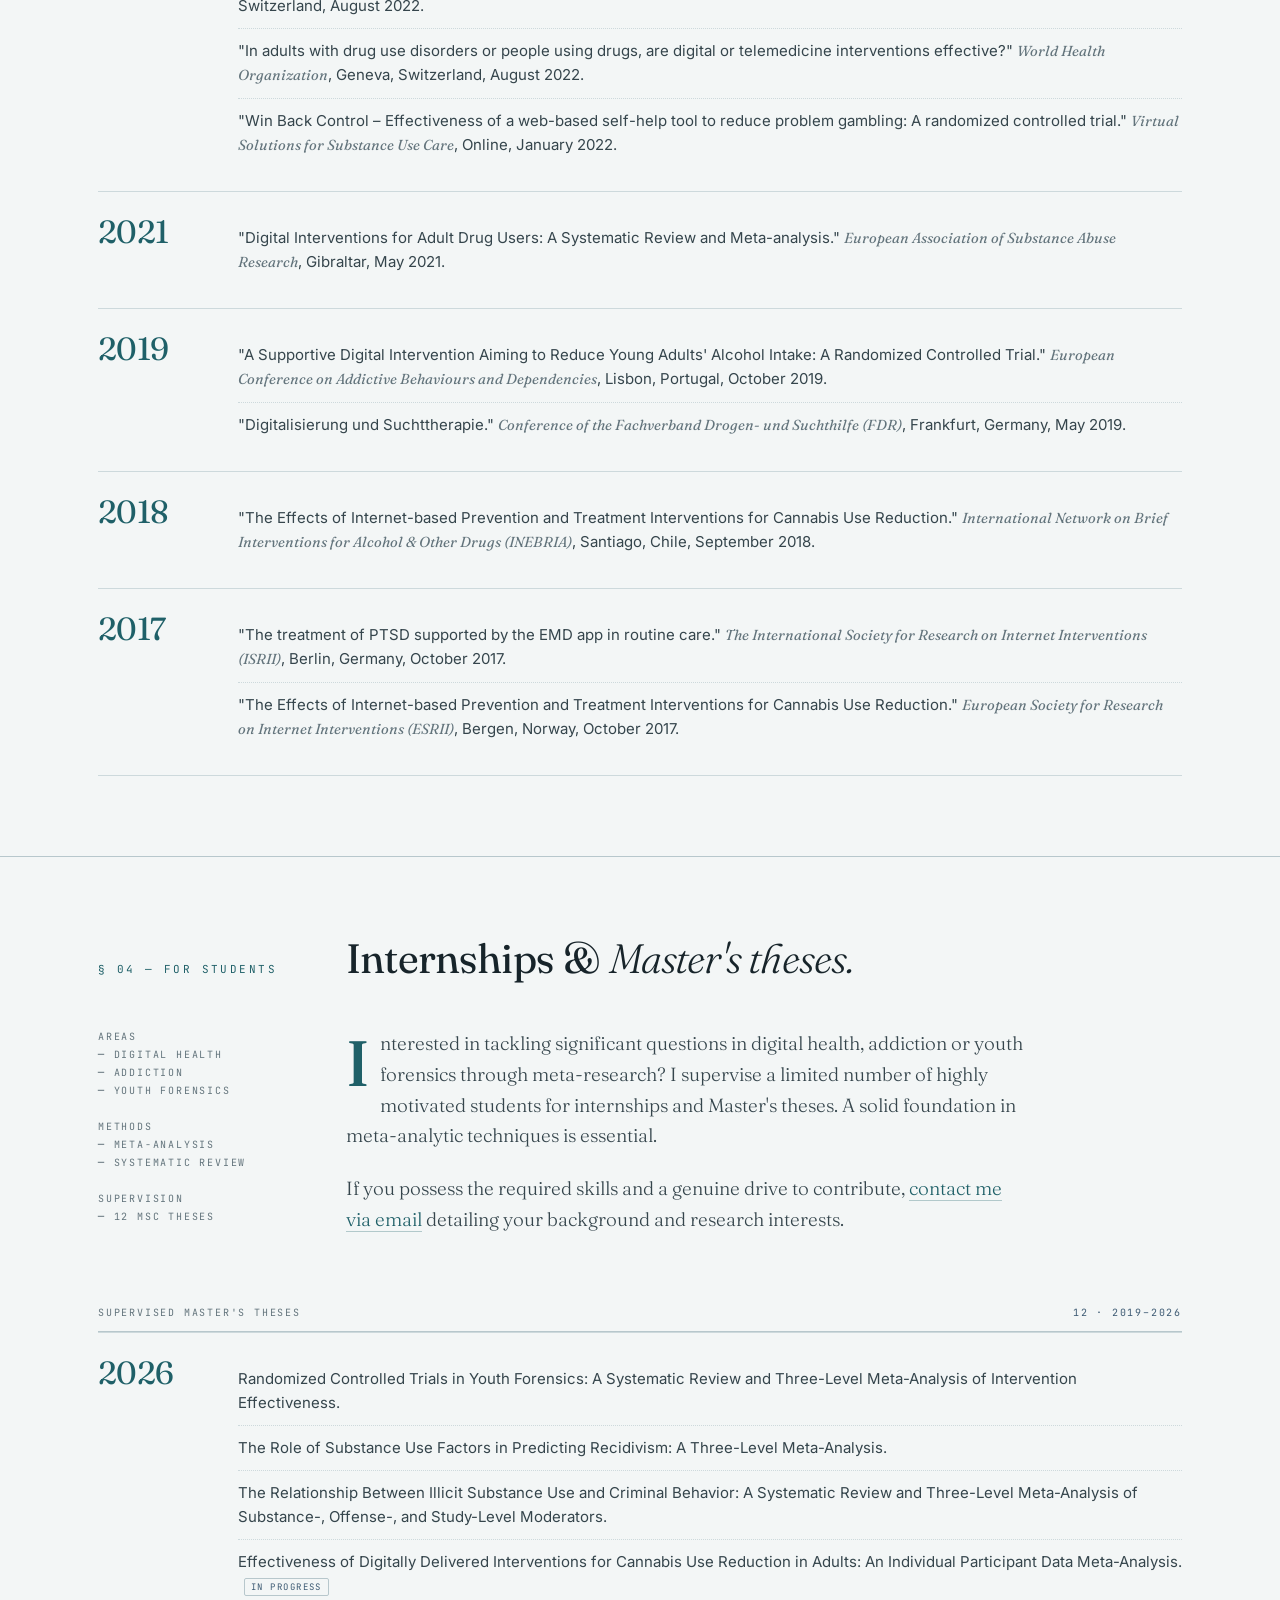
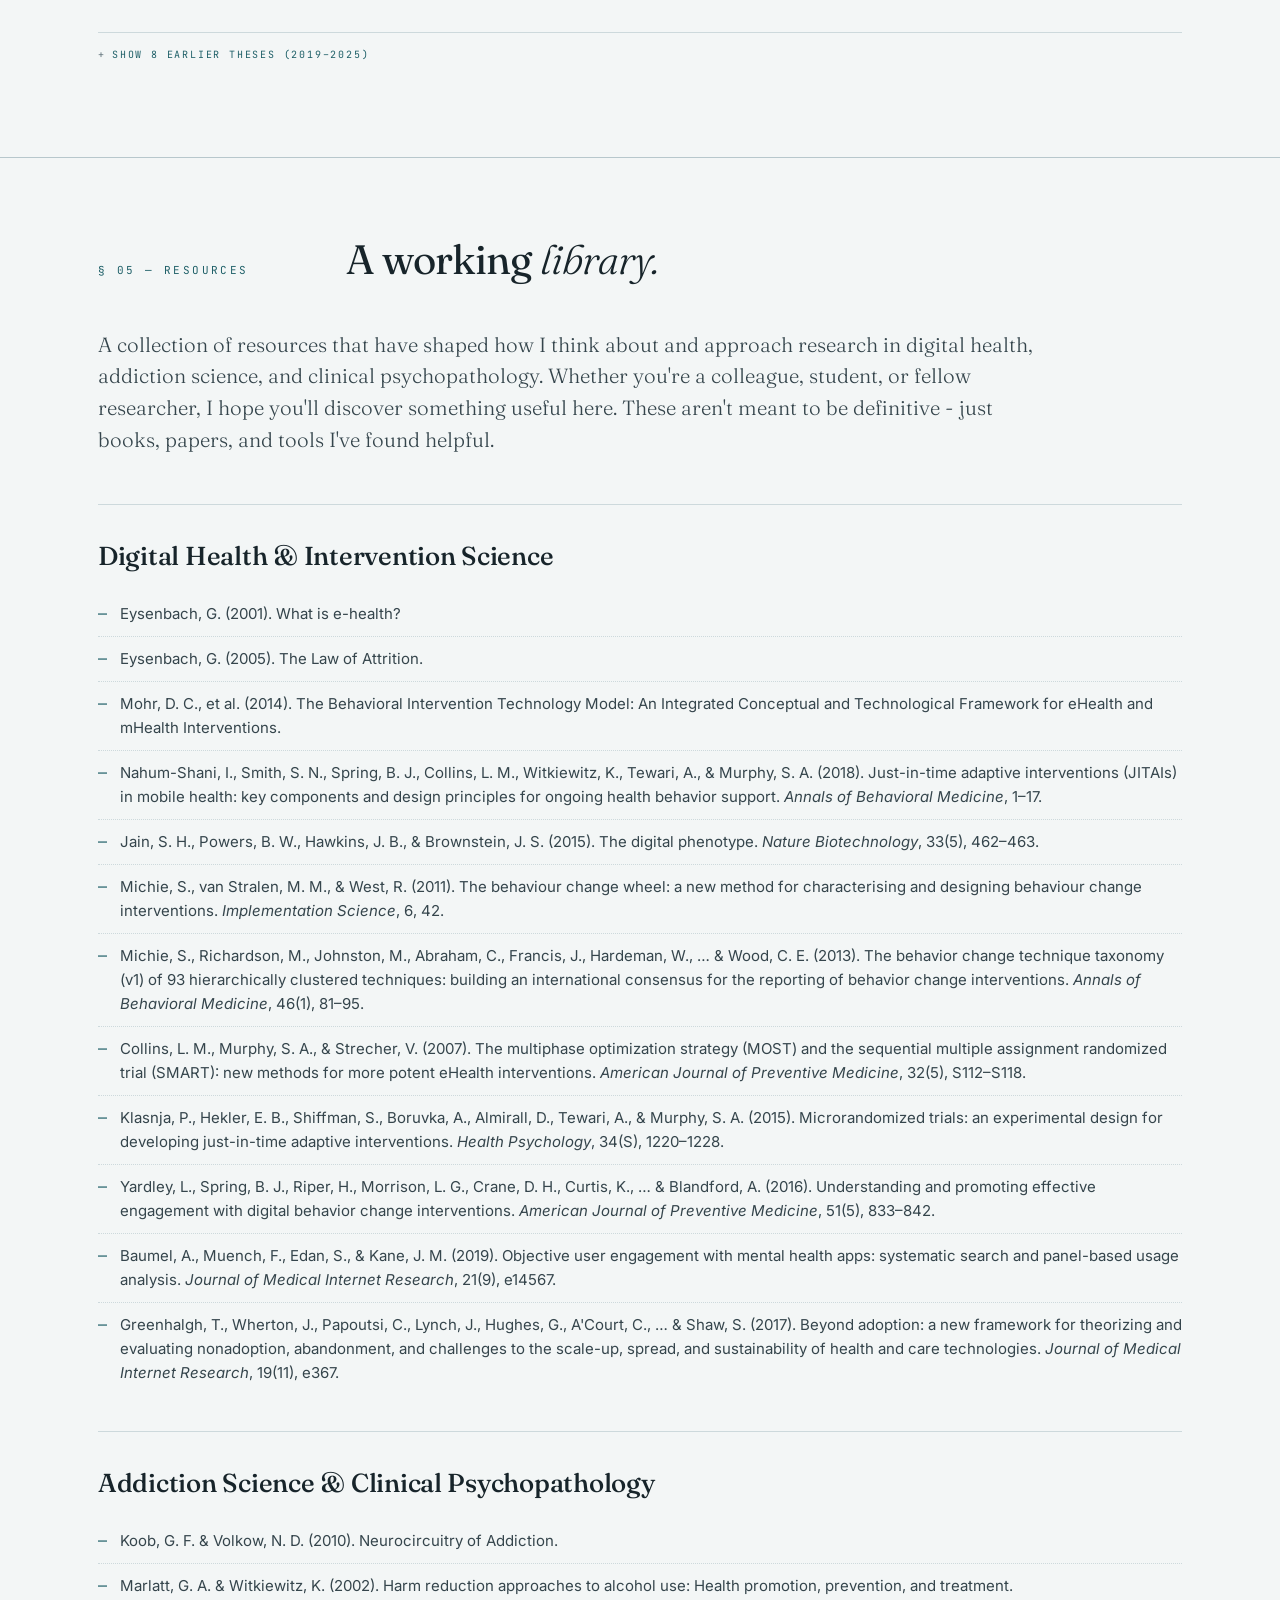
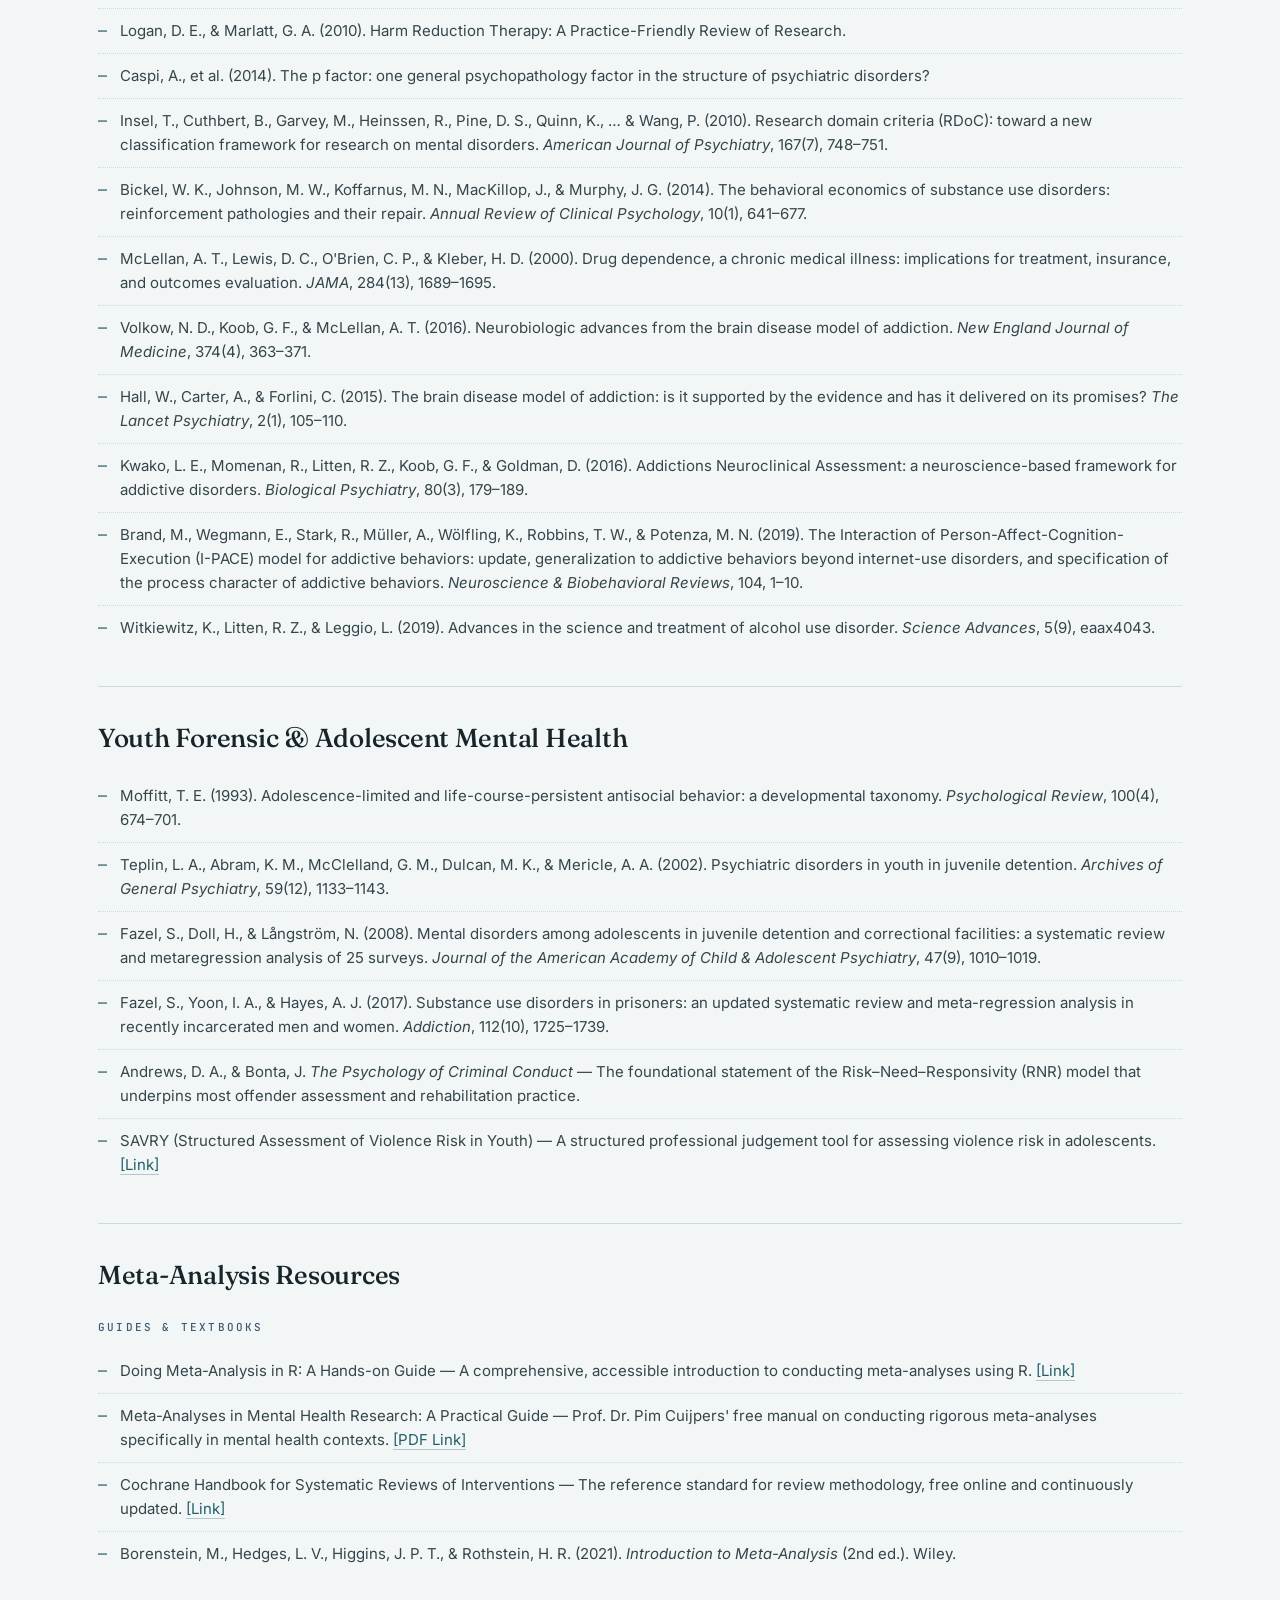
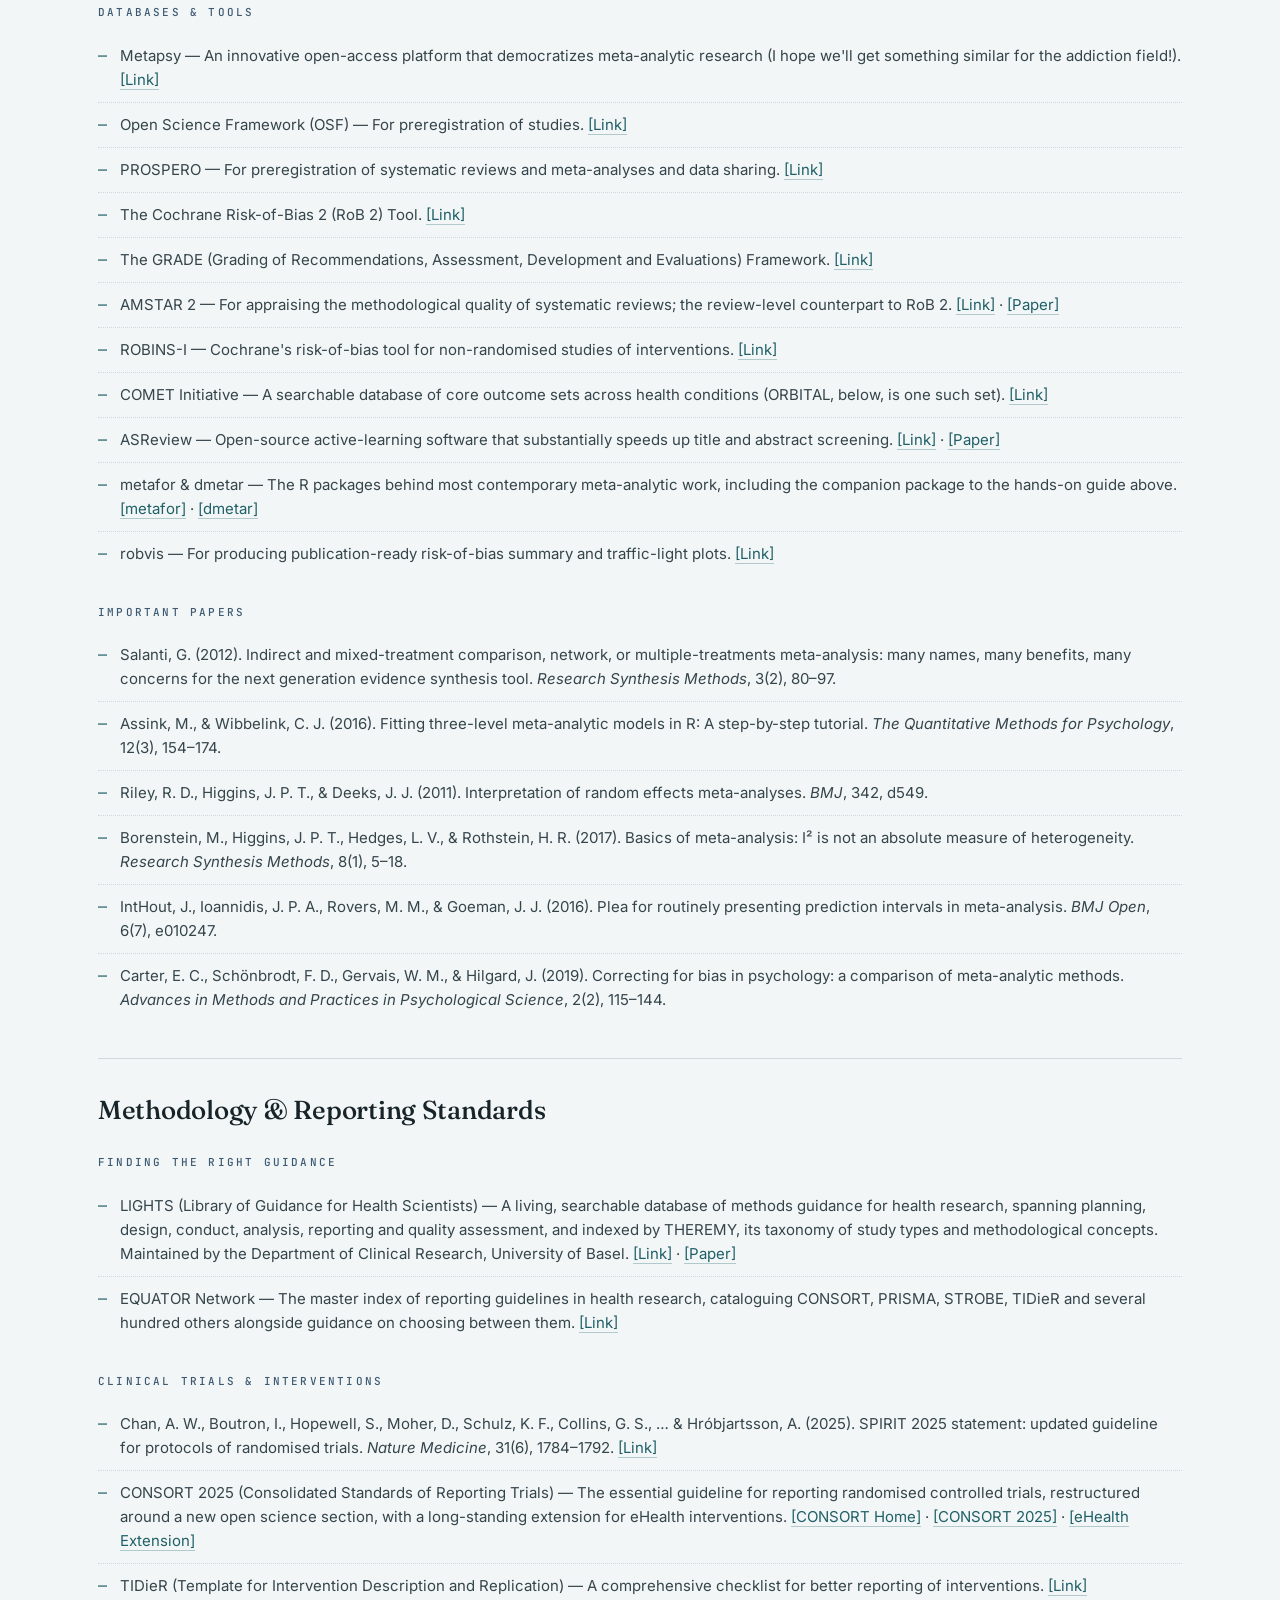
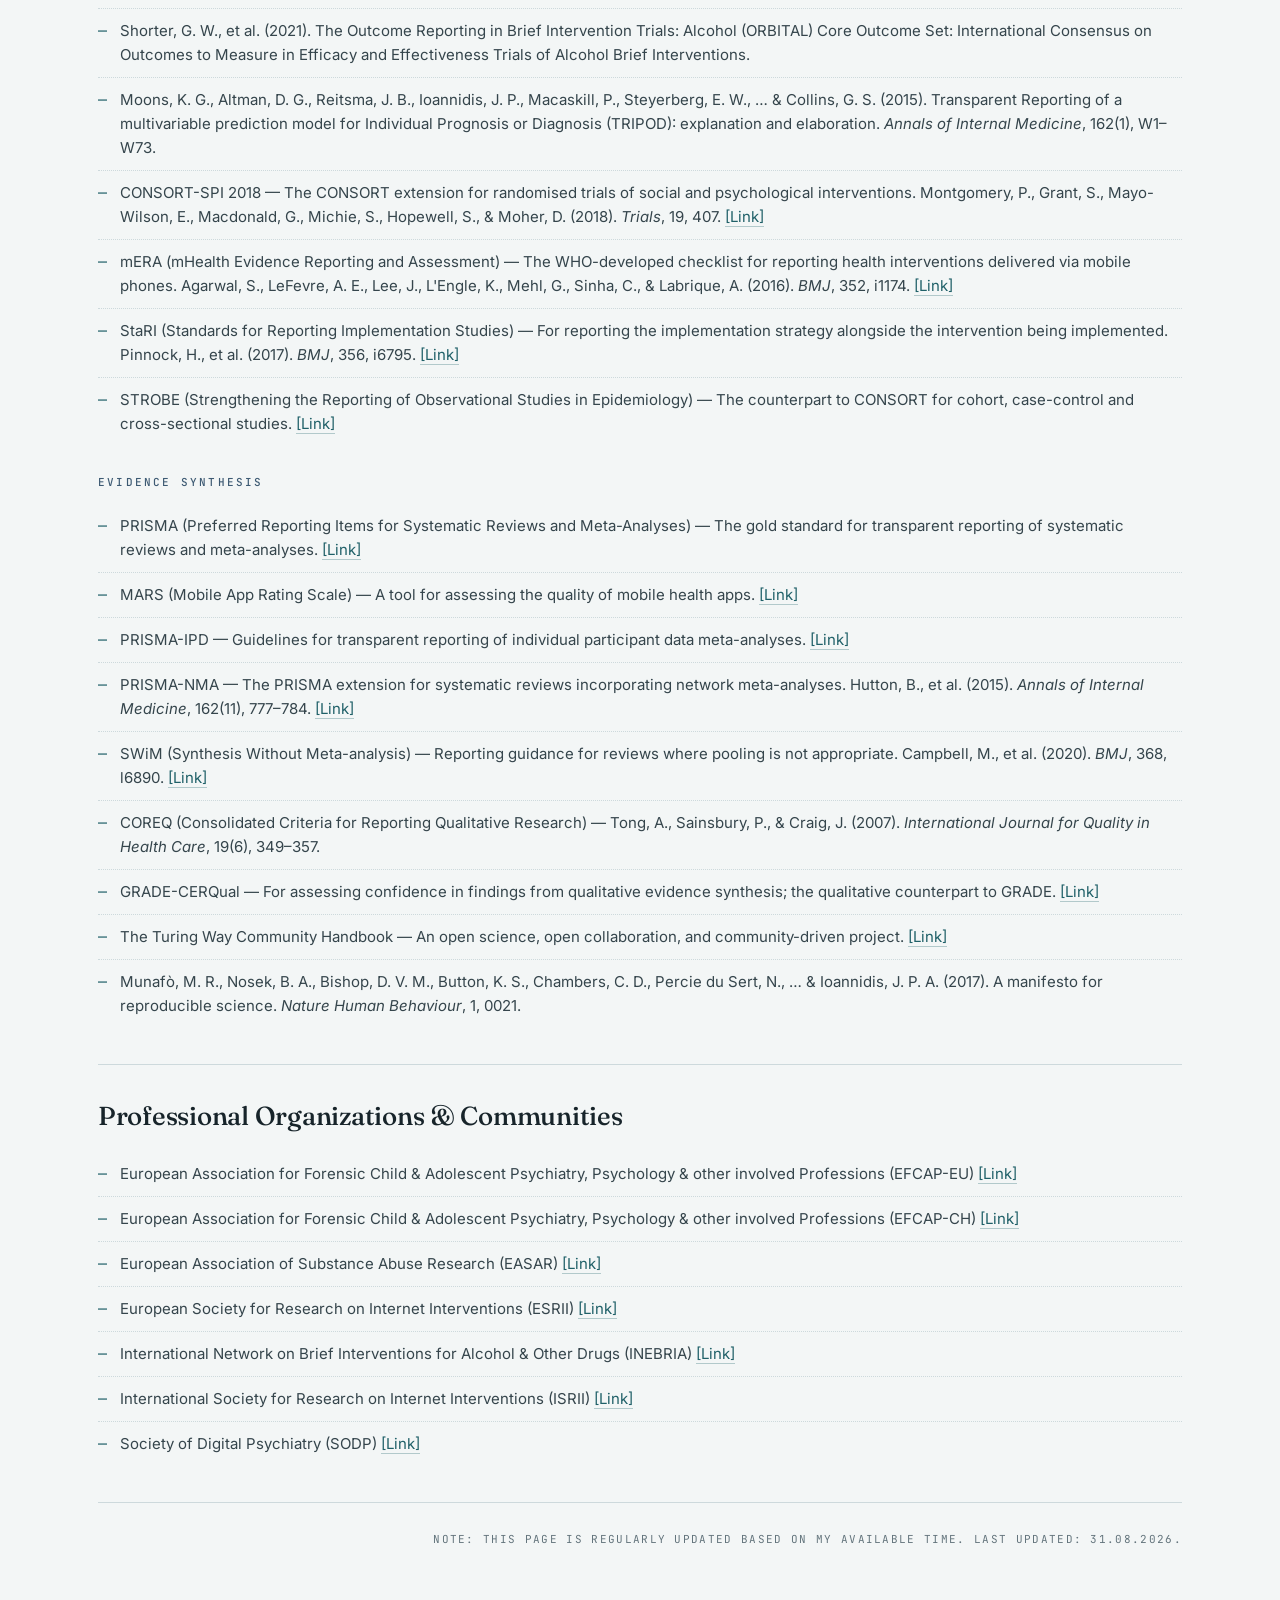
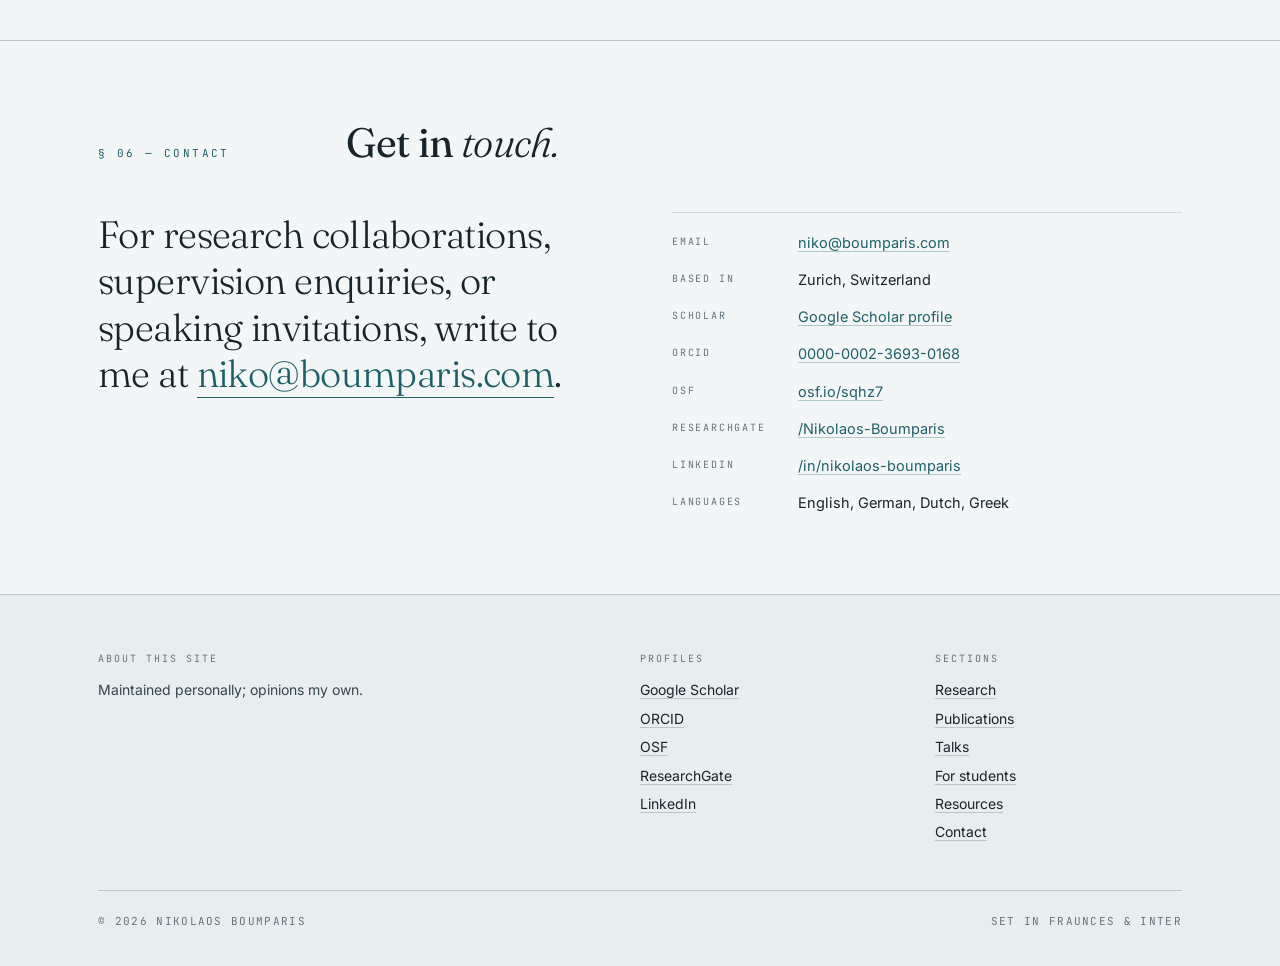
==== commit 58a65a5d: "Add new publications from ORCID" ====
--- a/index.html
+++ b/index.html
@@ -154,6 +154,7 @@
       <div class="pub-year">
         <div class="y">2026</div>
         <ul>
+          <li><strong>Boumparis, N.</strong>, Studhalter, O., de Riedmatten, P., Yücel, I. D., Koutra, K., Champion, K., Molina-Barceló, A., de Pablo-Pardo, T., Kondylakis, H., Schaub, M. P., Triantafyllidis, A., &amp; Haug, S. (2026). Factors Influencing Adherence to Digital Lifestyle Interventions for Adolescents: Systematic Review and Meta-Analysis of Attrition. <em>Interactive Journal of Medical Research</em>. <a href="https://doi.org/10.2196/84822" target="_blank" rel="noopener">https://doi.org/10.2196/84822</a></li>
           <li>Haug, S., <strong>Boumparis, N.</strong>, Studhalter, O., Wenger, A., Schaub, M. P., &amp; Kiselev, N. (2026). Efficacy of a Mobile Phone–Based Life-Skills Training Program for Addiction Prevention Optimized Among Adolescents With Low Program Engagement: Cluster-Randomized Controlled Trial. <em>JMIR mHealth and uHealth</em>. <a href="https://doi.org/10.2196/78081" target="_blank" rel="noopener">https://doi.org/10.2196/78081</a></li>
           <li>Triantafyllidis, A., Segkouli, S., Lithoxoidou, E. E., Alexiadis, A., Votis, K., Koutra, K., Kilintzis, V., Kondylakis, H., Arana-Arri, E., Haug, S., <strong>Boumparis, N.</strong>, Krini, M., Hudders, L., &amp; Tzovaras, D. (2026). AI Assistants Based on Large Language Models for Adolescent Health and Well-Being: A Systematic Review. <em>Information</em>. <a href="https://doi.org/10.3390/info17080770" target="_blank" rel="noopener">https://doi.org/10.3390/info17080770</a></li>
           <li><strong>Boumparis, N.</strong>, de Riedmatten, P., Champion, K., Cea, G., de Pablo-Pardo, T., Koutra, K., Rizvi, K., Pearce, H., Triantafyllidis, A., Molina-Barceló, A., Schaub, M. P., &amp; Haug, S. (2026). Behavior change techniques in digital health interventions for promoting adolescent health behaviors: Systematic umbrella review. <em>JMIR Mental Health</em>, 13, e84754. <a href="https://doi.org/10.2196/84754" target="_blank" rel="noopener">https://doi.org/10.2196/84754</a></li>
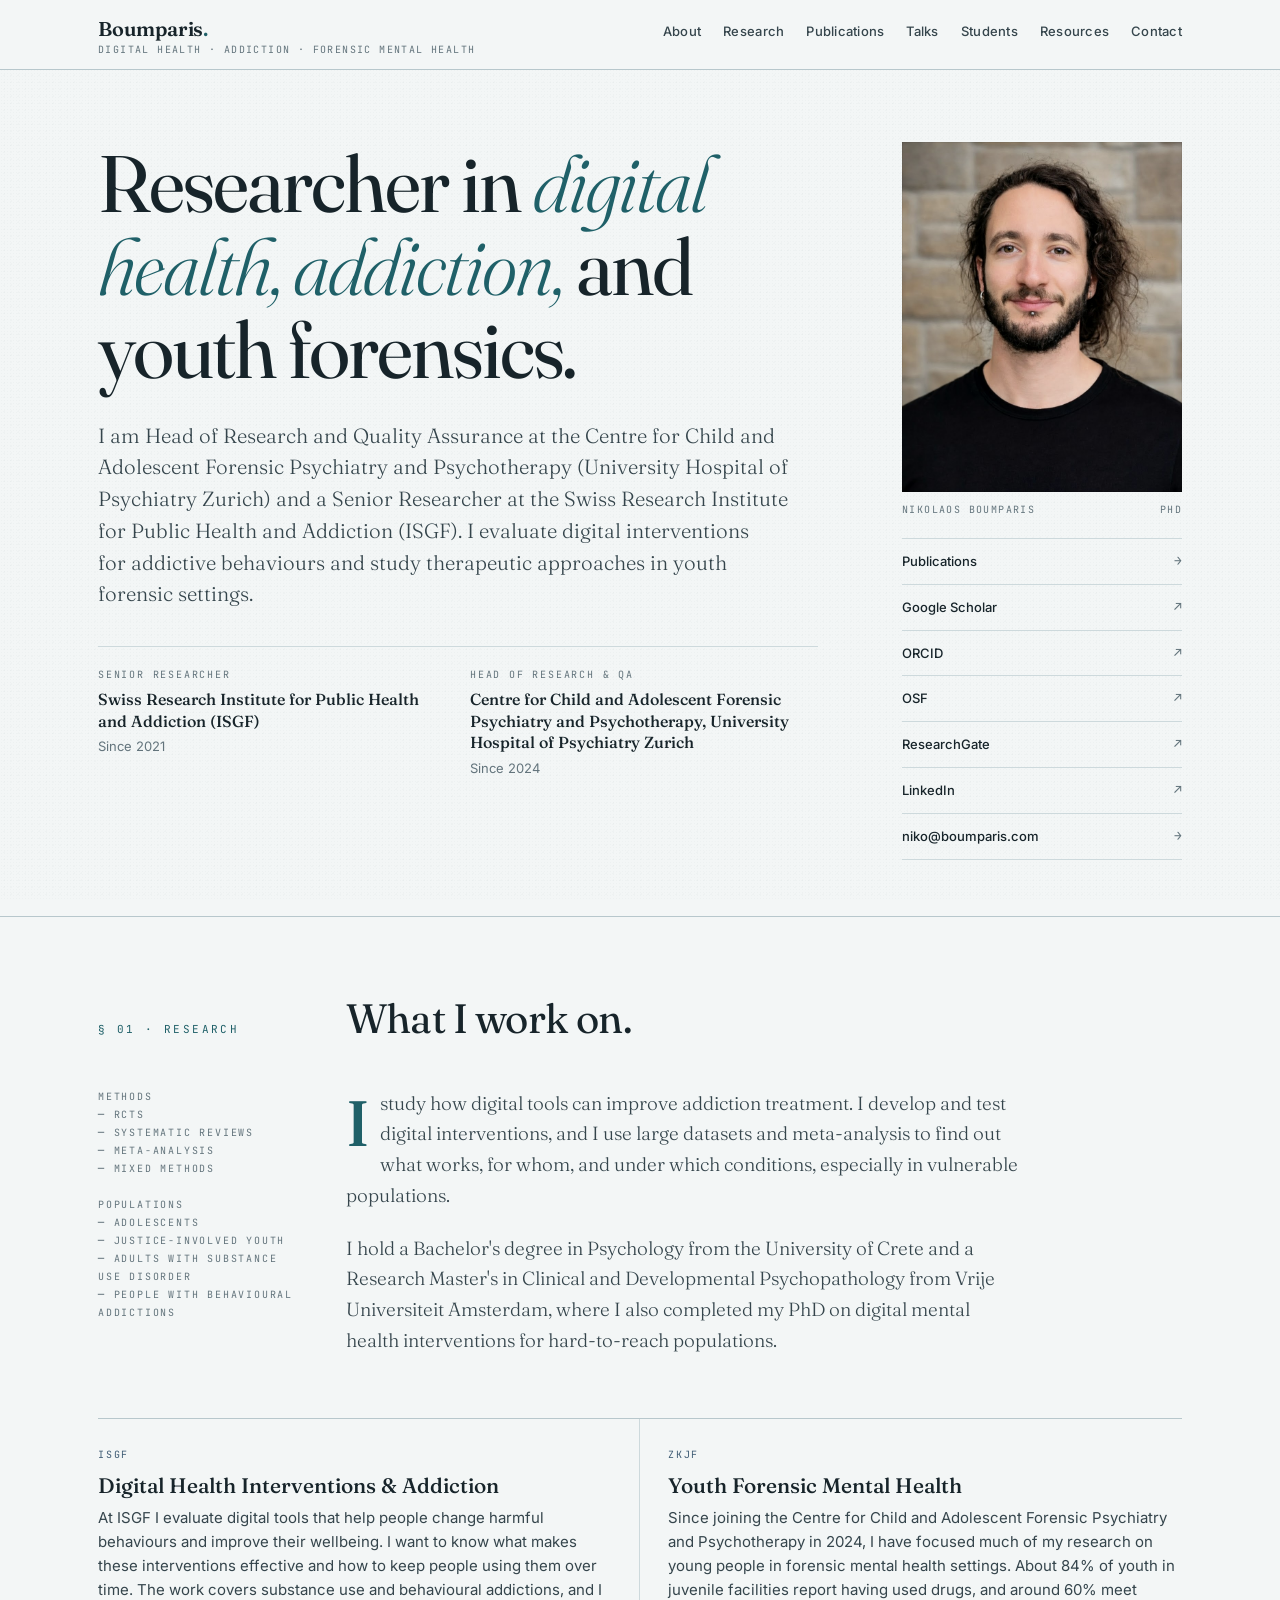
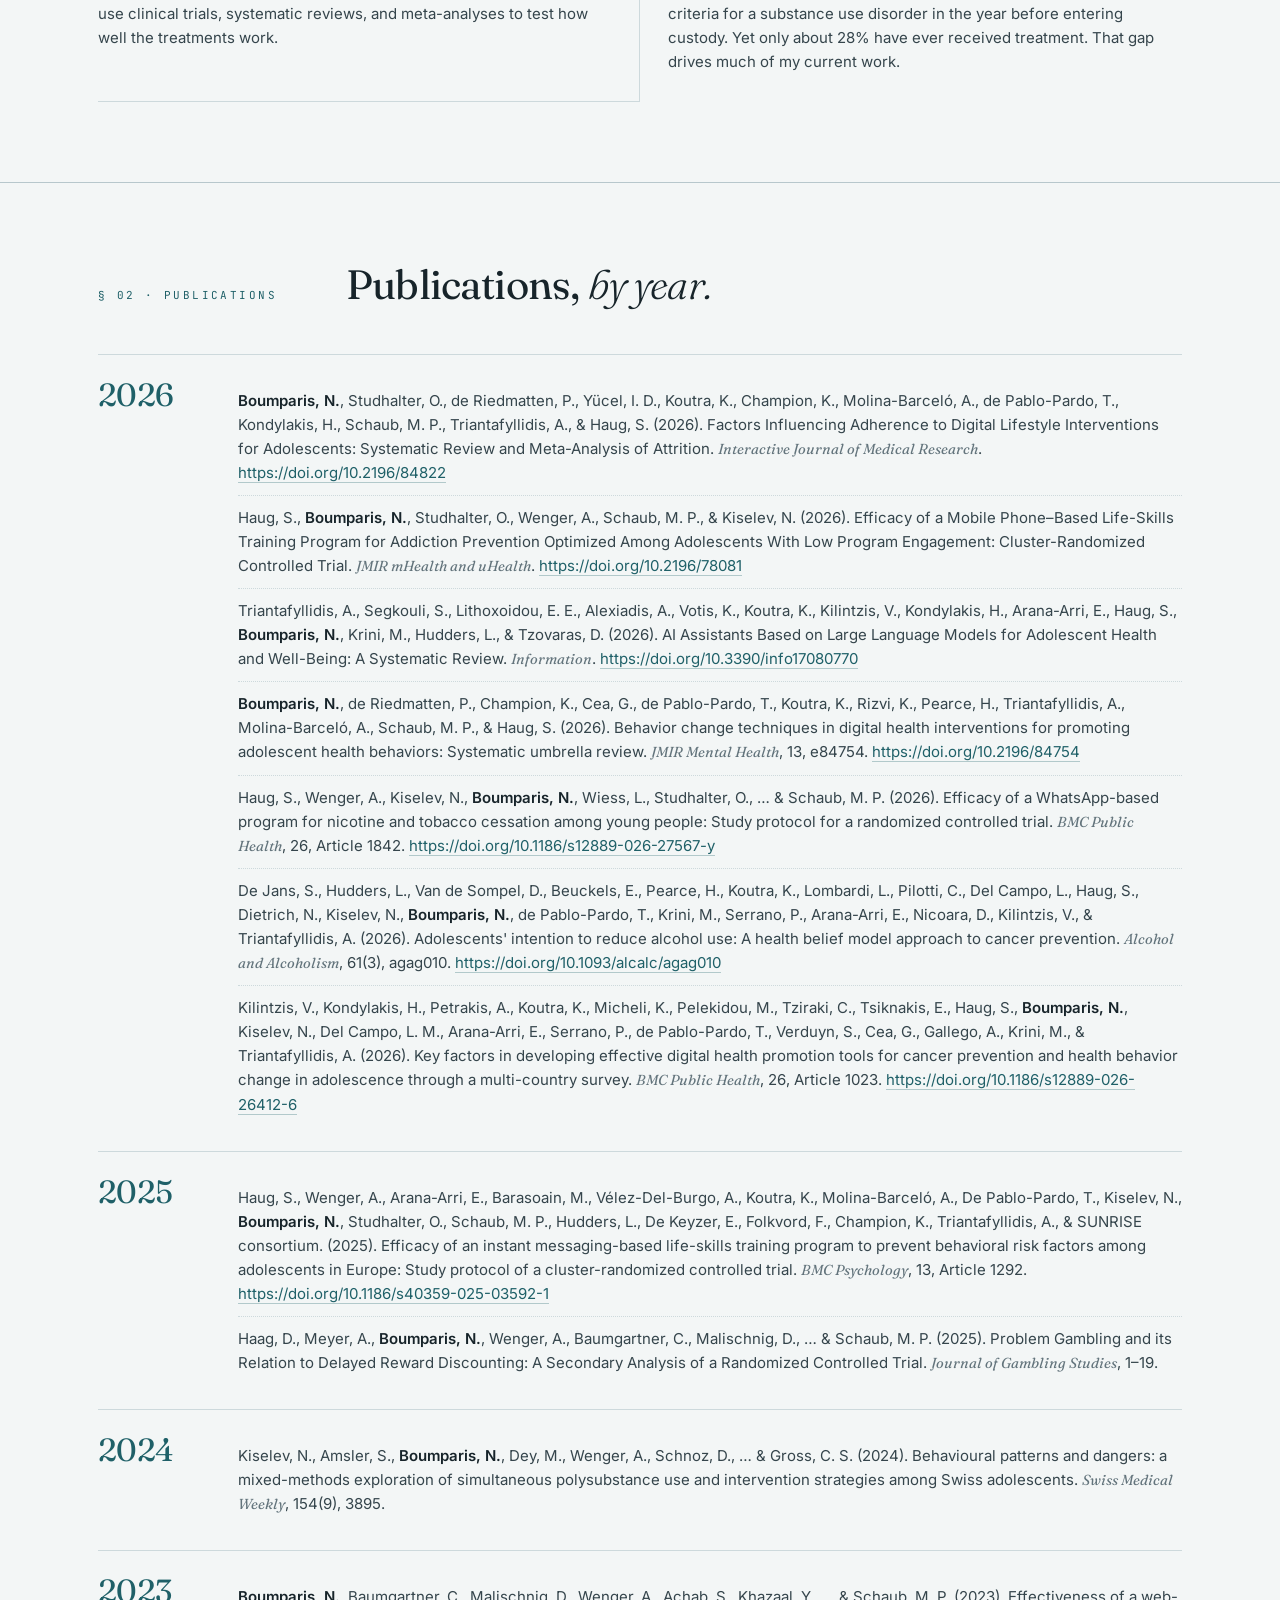
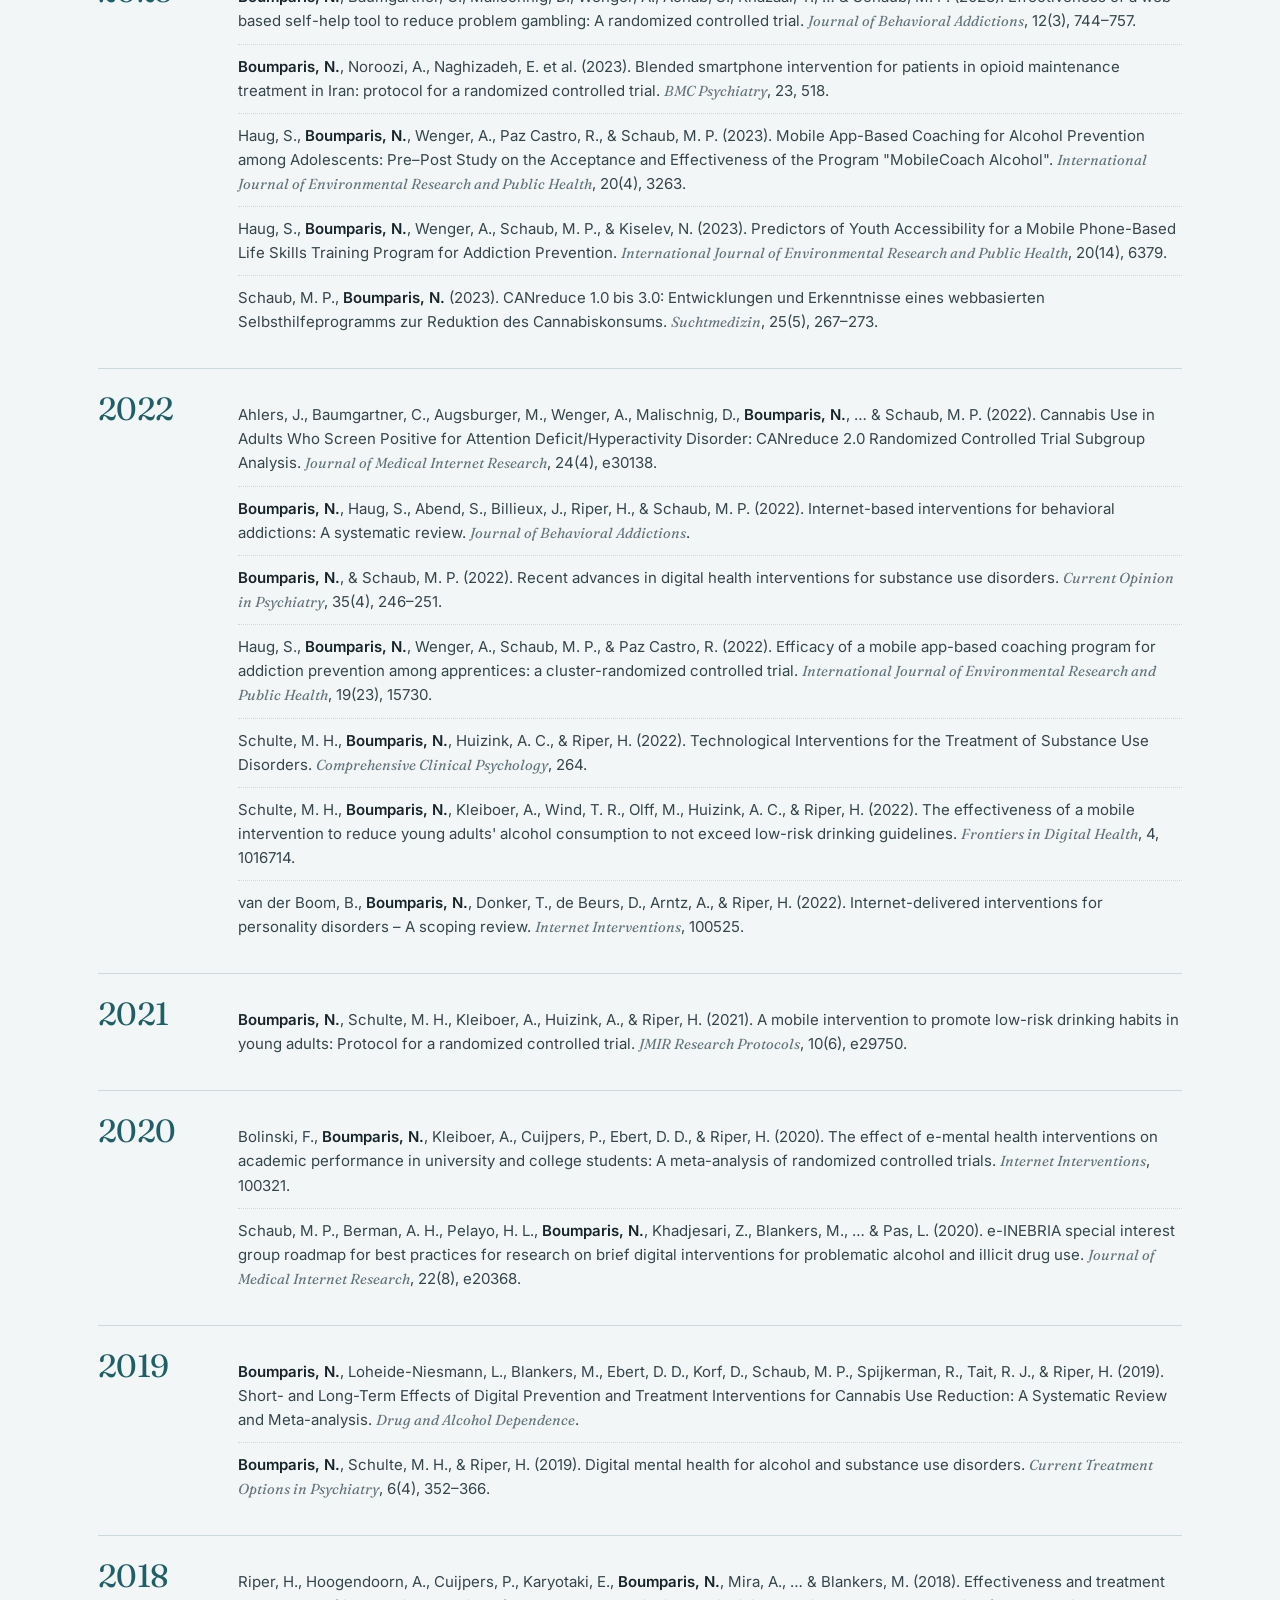
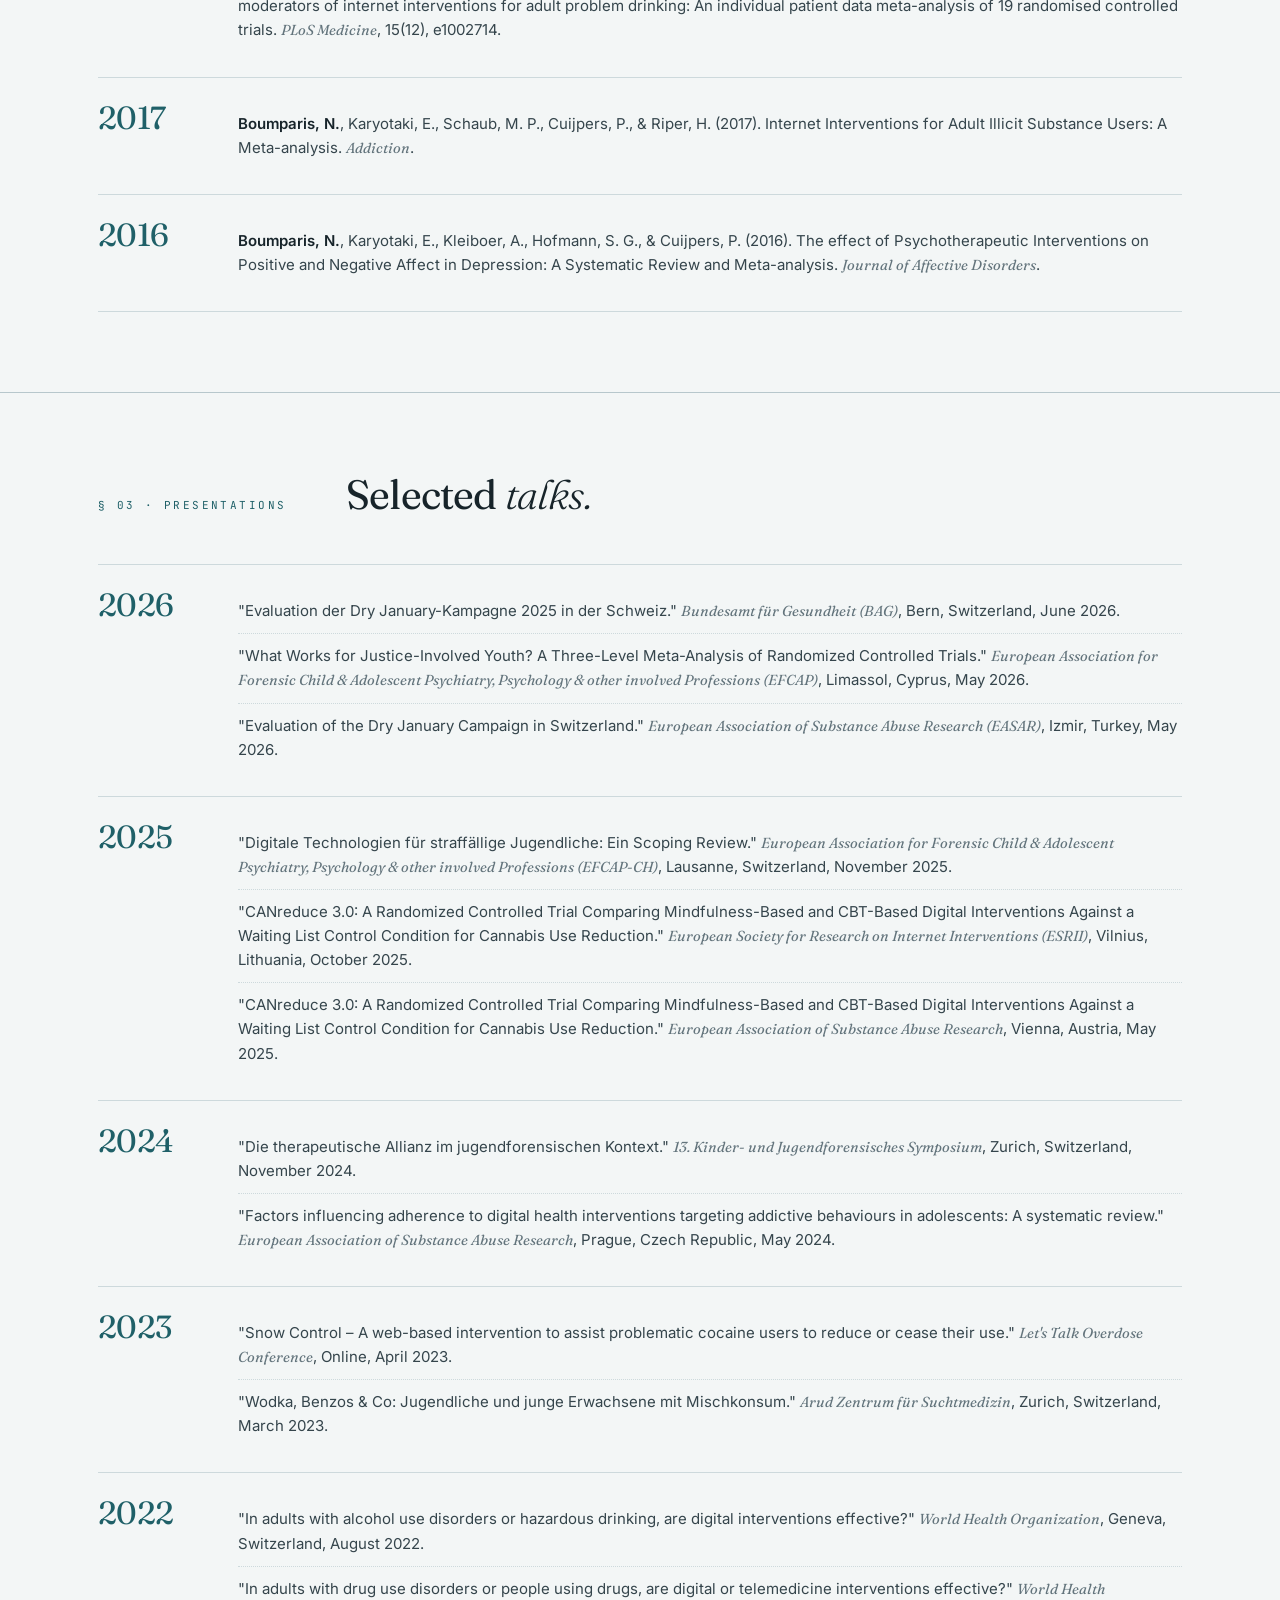
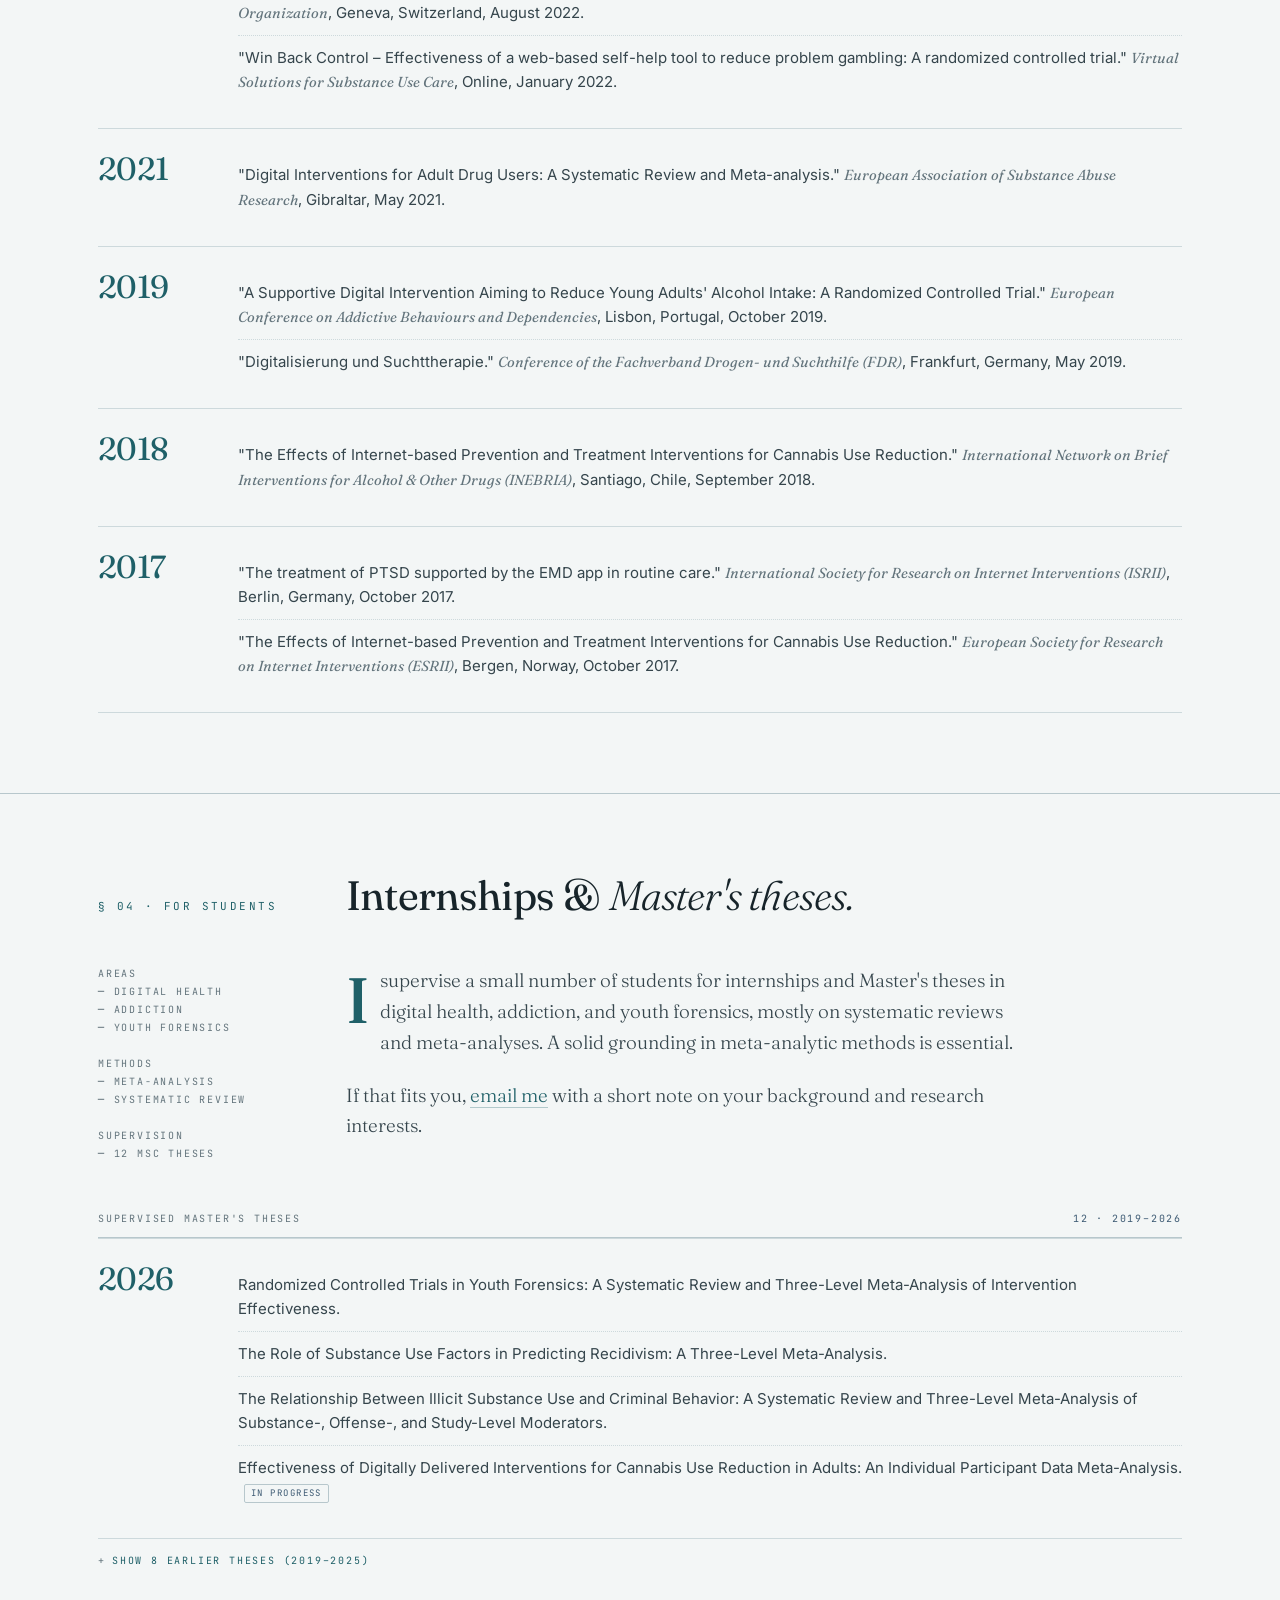
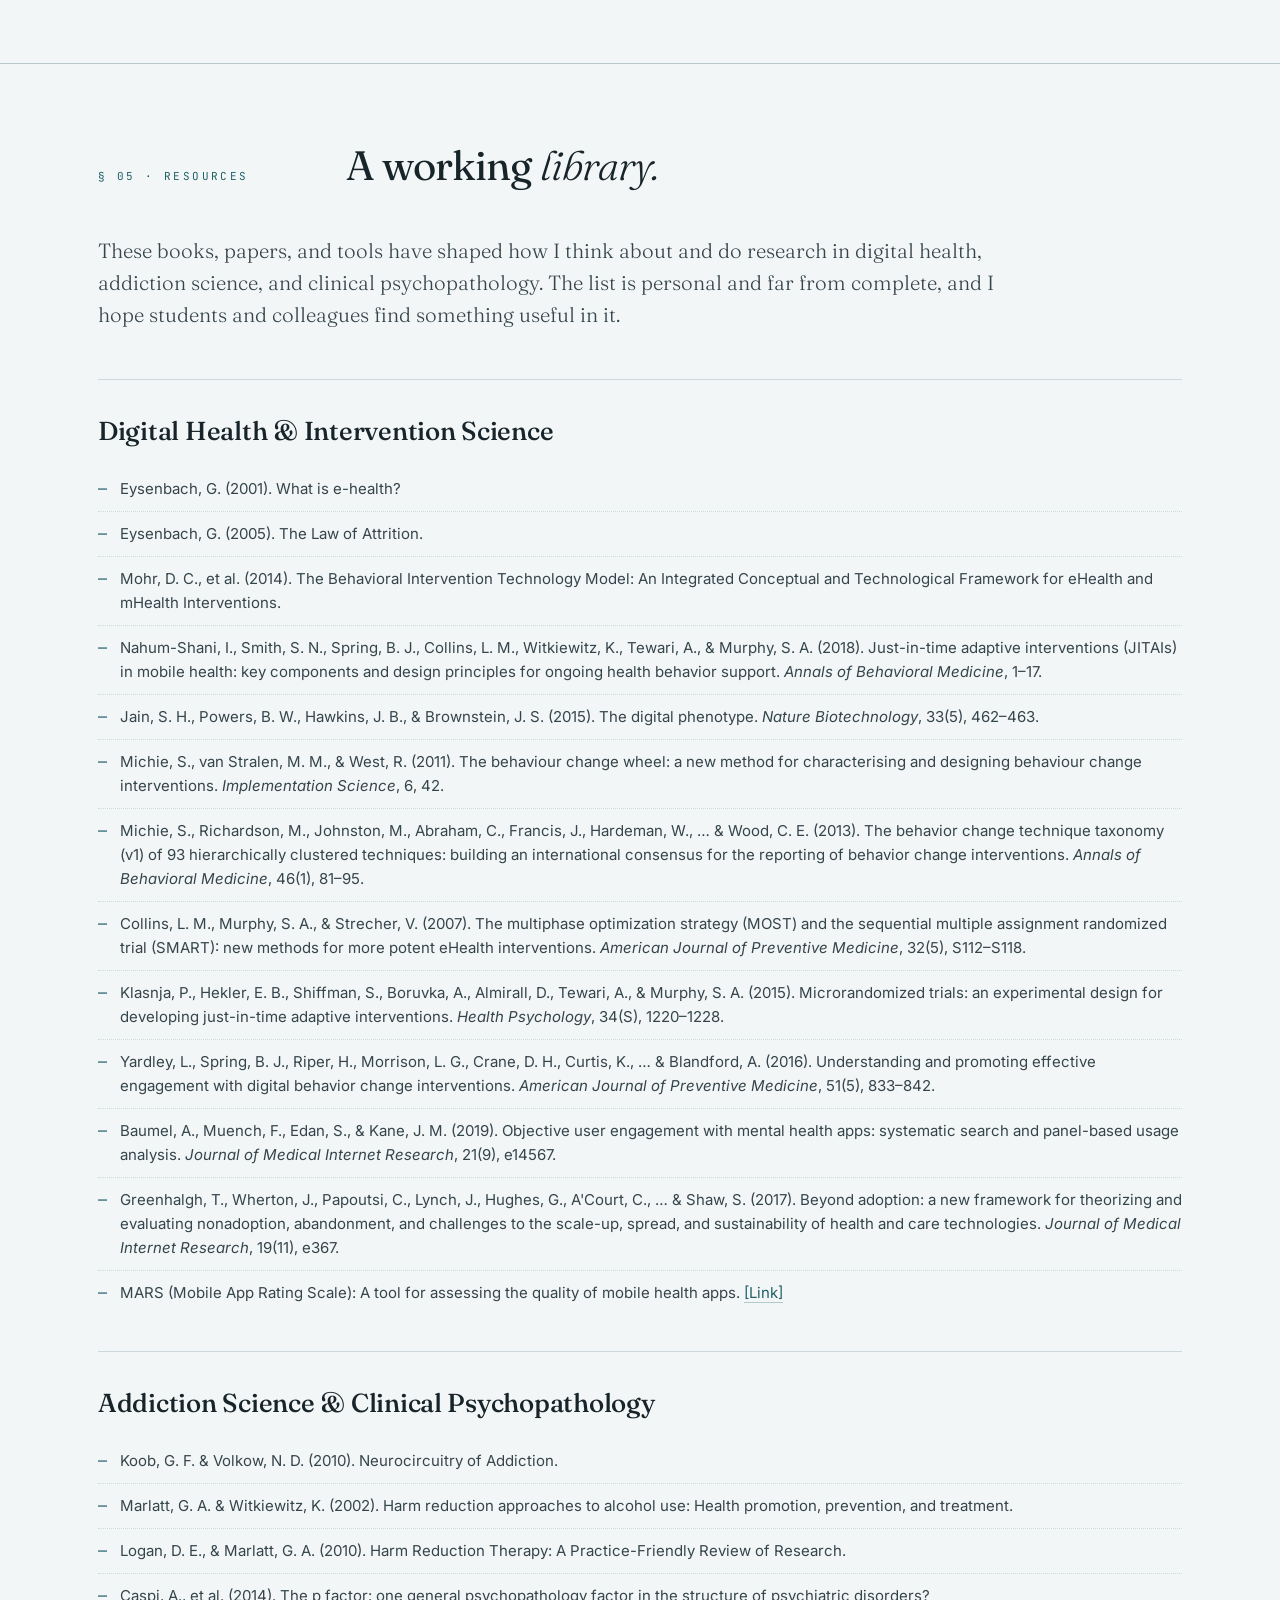
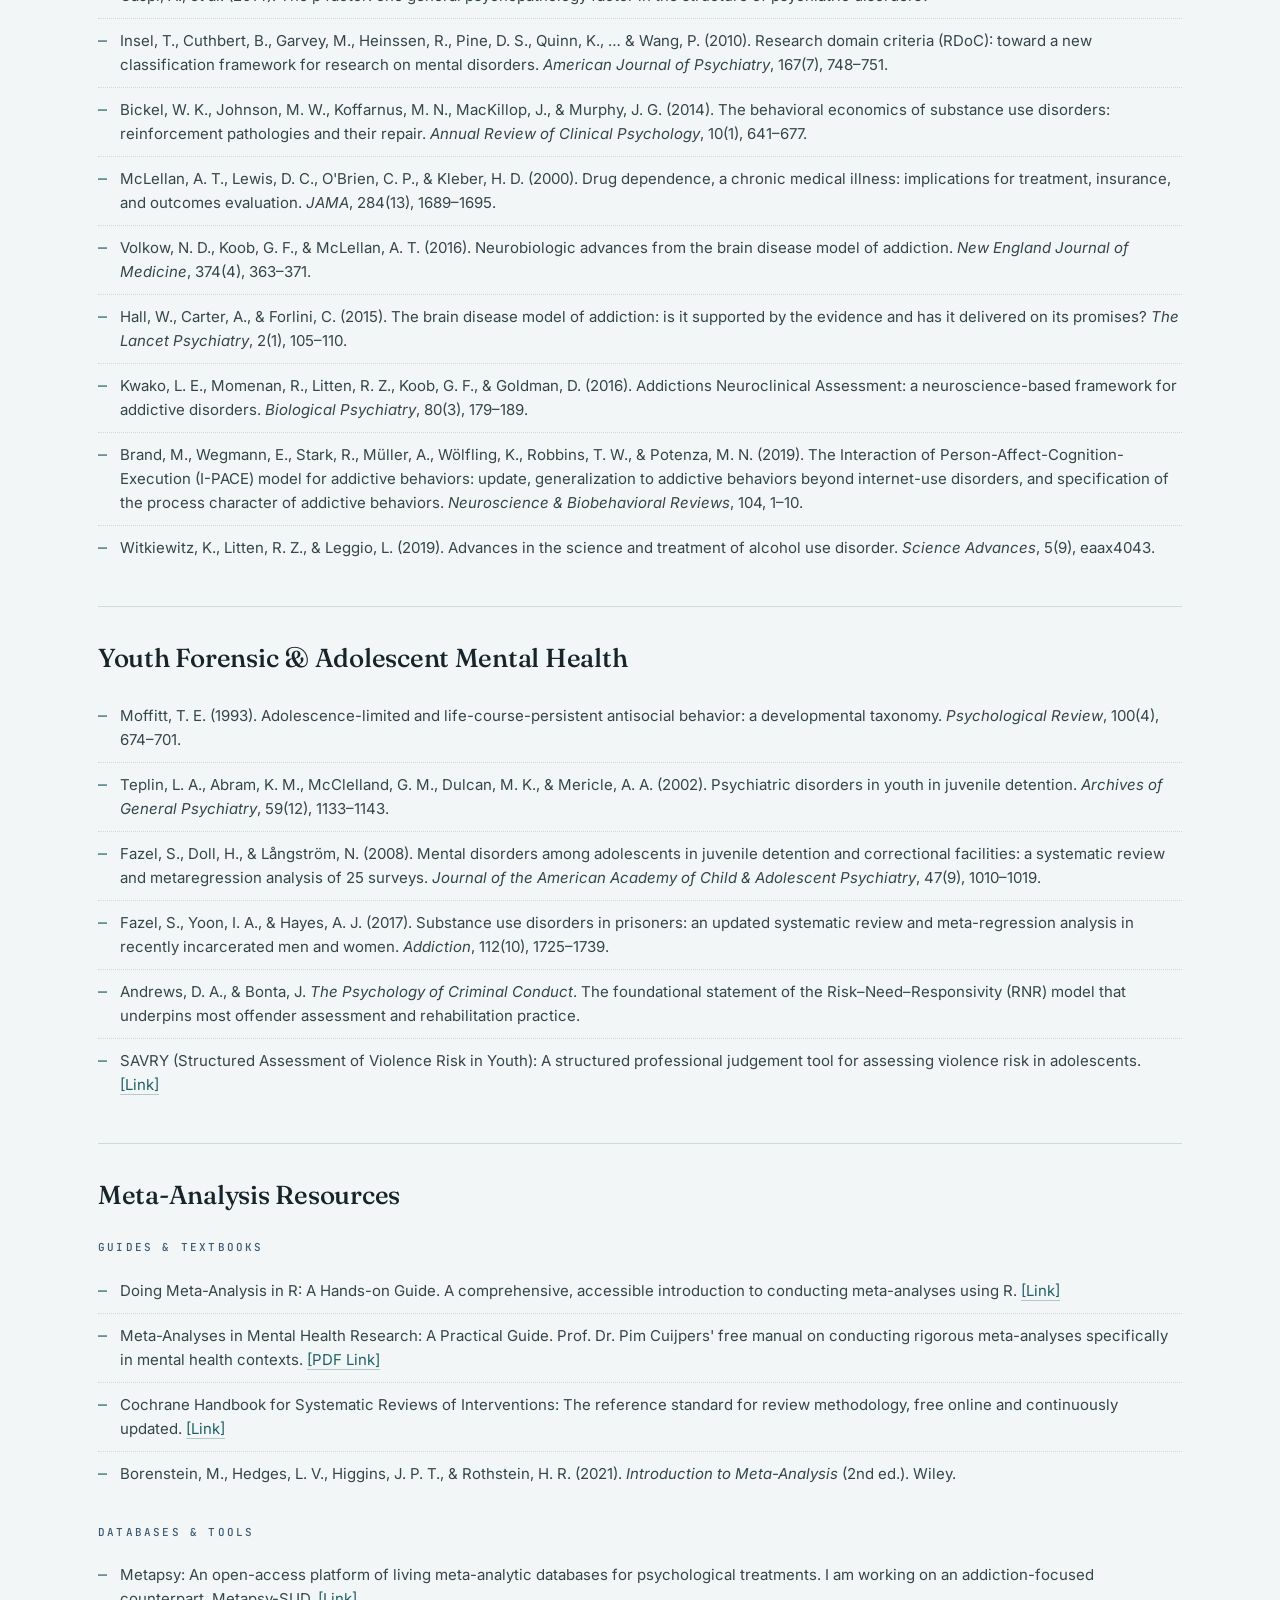
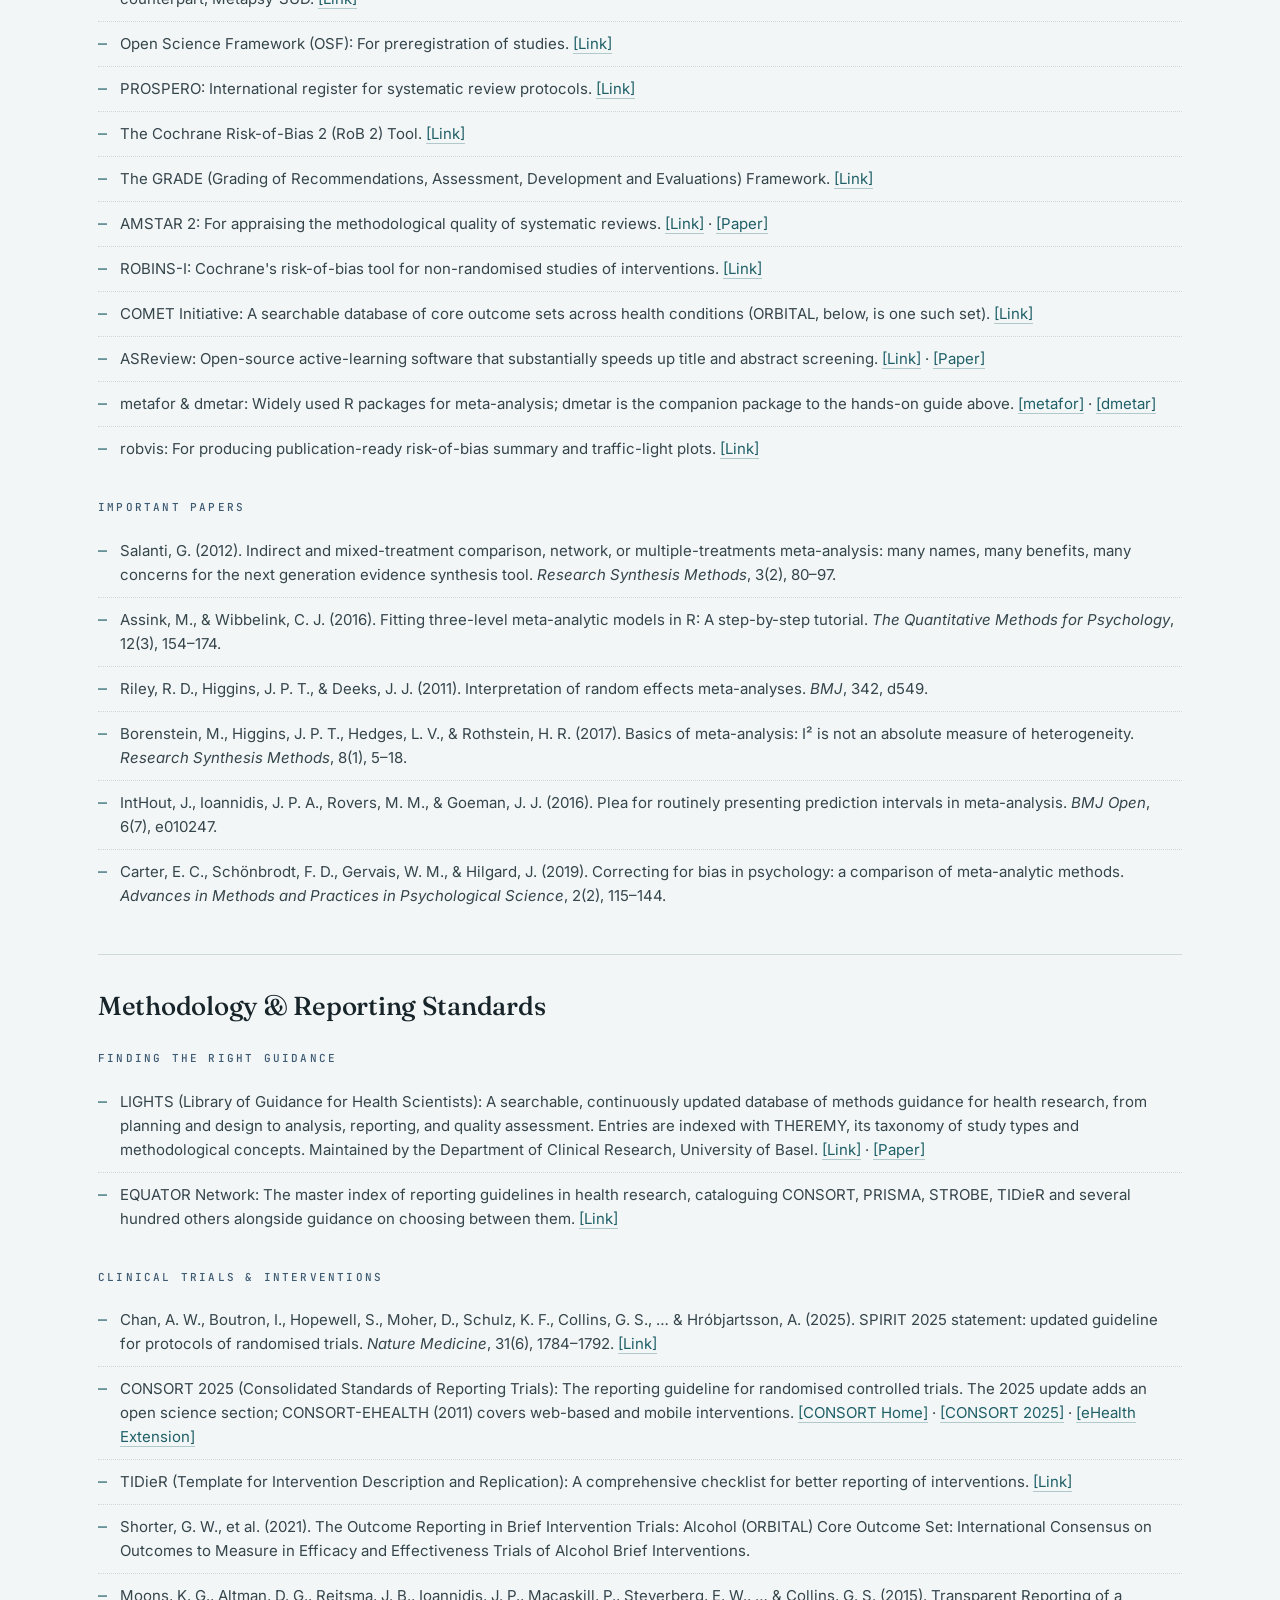
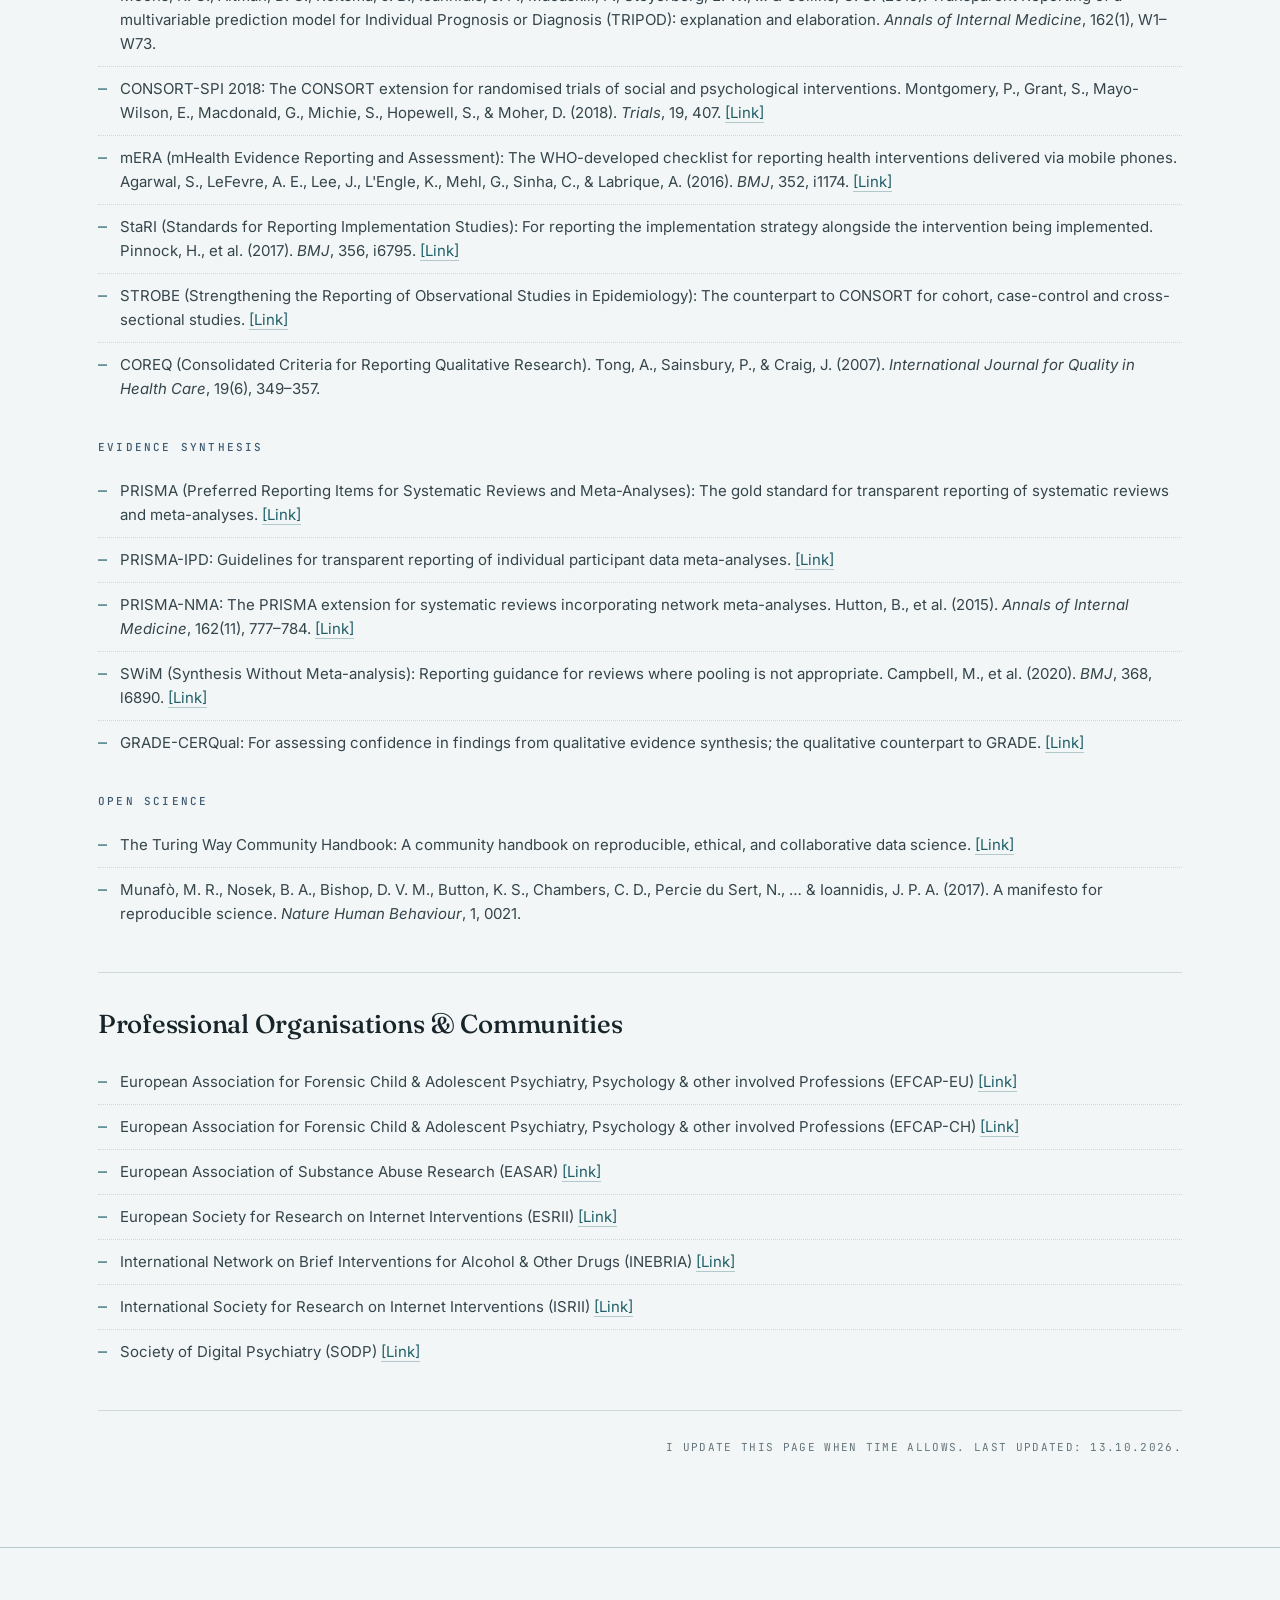
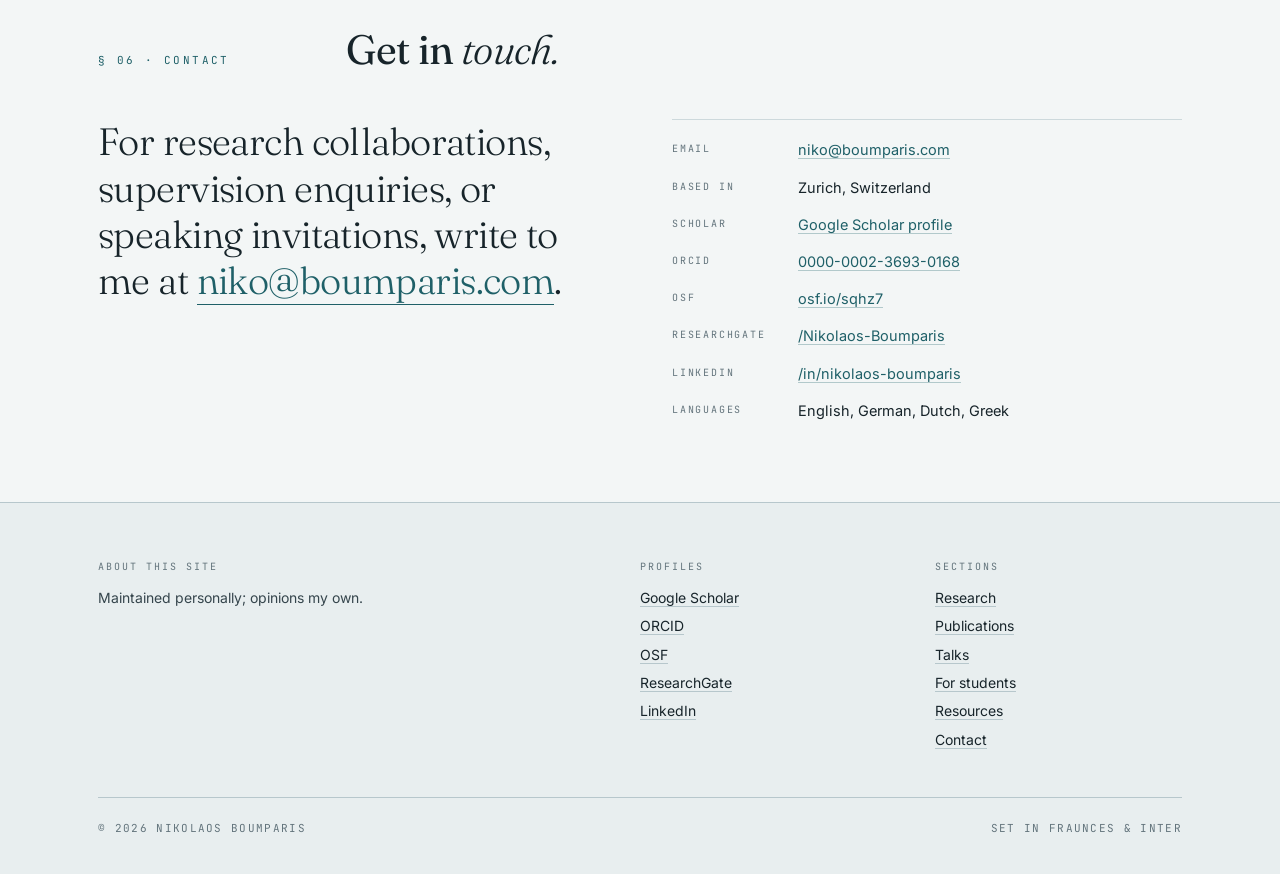
==== commit a30556c9: "Text pass: clearer prose, Senior Researcher title, resource fixes, no em dashes Co-Authored-By: Clau" ====
--- a/index.html
+++ b/index.html
@@ -12,12 +12,12 @@
 
 <meta charset="UTF-8" />
 <meta name="viewport" content="width=device-width, initial-scale=1.0" />
-<title>Nikolaos Boumparis, PhD — Digital Health & Addiction Research</title>
-<meta name="description" content="Researcher in digital health, addiction, and youth forensic mental health. Postdoctoral researcher at ISGF and Head of Research and Quality Assurance at the Centre for Child and Adolescent Forensic Psychiatry and Psychotherapy." />
+<title>Nikolaos Boumparis, PhD · Digital Health & Addiction Research</title>
+<meta name="description" content="Researcher in digital health, addiction, and youth forensic mental health. Senior Researcher at ISGF and Head of Research and Quality Assurance at the Centre for Child and Adolescent Forensic Psychiatry and Psychotherapy." />
 
 <!-- Open Graph -->
-<meta property="og:title" content="Nikolaos Boumparis, PhD — Digital Health & Addiction Research" />
-<meta property="og:description" content="Researcher in digital health, addiction, and youth forensic mental health. Postdoctoral researcher at ISGF and Head of Research and Quality Assurance at the Centre for Child and Adolescent Forensic Psychiatry and Psychotherapy." />
+<meta property="og:title" content="Nikolaos Boumparis, PhD · Digital Health & Addiction Research" />
+<meta property="og:description" content="Researcher in digital health, addiction, and youth forensic mental health. Senior Researcher at ISGF and Head of Research and Quality Assurance at the Centre for Child and Adolescent Forensic Psychiatry and Psychotherapy." />
 <meta property="og:image" content="photo.png" />
 <meta property="og:type" content="website" />
 <meta property="og:url" content="" />
@@ -60,12 +60,12 @@
             Researcher in <em>digital health, addiction,</em> and youth forensics.
           </h1>
           <p class="lede">
-            Head of Research and Quality Assurance at the Centre for Child and Adolescent Forensic Psychiatry and Psychotherapy, University Hospital of Psychiatry Zurich, and Postdoctoral Researcher at the Swiss Research Institute for Public Health and Addiction (ISGF). My work evaluates digital interventions for addictive behaviours and examines therapeutic approaches in youth forensic settings.
+            I am Head of Research and Quality Assurance at the Centre for Child and Adolescent Forensic Psychiatry and Psychotherapy (University Hospital of Psychiatry Zurich) and a Senior Researcher at the Swiss Research Institute for Public Health and Addiction (ISGF). I evaluate digital interventions for addictive behaviours and study therapeutic approaches in youth forensic settings.
           </p>
 
           <div class="affiliations">
             <div class="affil-item">
-              <div class="role">Postdoctoral Researcher</div>
+              <div class="role">Senior Researcher</div>
               <div class="org">Swiss Research Institute for Public Health and Addiction (ISGF)</div>
               <div class="since">Since 2021</div>
             </div>
@@ -104,7 +104,7 @@
   <section class="block" id="research">
     <div class="wrap">
       <div class="section-head">
-        <div class="section-num">§ 01 — Research</div>
+        <div class="section-num">§ 01 · Research</div>
         <h2 class="section-title">What I work on.</h2>
       </div>
 
@@ -112,32 +112,32 @@
         <aside class="focus-aside">
           Methods<br/>
           ─ RCTs<br/>
-          ─ Systematic Reviews<br/>
-          ─ Meta-Analysis<br/>
-          ─ Mixed Methods<br/><br/>
+          ─ Systematic reviews<br/>
+          ─ Meta-analysis<br/>
+          ─ Mixed methods<br/><br/>
           Populations<br/>
           ─ Adolescents<br/>
           ─ Justice-involved youth<br/>
           ─ Adults with substance use disorder<br/>
-          ─ Behavioural addictions
+          ─ People with behavioural addictions
         </aside>
 
         <div class="focus-prose">
-          <p>My research combines technology and mental health care, examining how digital tools can improve treatment in addiction science. I develop and test evidence-based interventions and use large-scale data and meta-analytic methods to identify what works, for whom, and under which conditions, with a focus on vulnerable populations.</p>
-          <p>I hold a Bachelor's degree in Psychology from the University of Crete and a Research Master's in Clinical and Developmental Psychopathology from Vrije Universiteit Amsterdam. I subsequently completed my Ph.D. at Vrije Universiteit Amsterdam, focusing on digital mental health interventions for hard-to-reach populations.</p>
+          <p>I study how digital tools can improve addiction treatment. I develop and test digital interventions, and I use large datasets and meta-analysis to find out what works, for whom, and under which conditions, especially in vulnerable populations.</p>
+          <p>I hold a Bachelor's degree in Psychology from the University of Crete and a Research Master's in Clinical and Developmental Psychopathology from Vrije Universiteit Amsterdam, where I also completed my PhD on digital mental health interventions for hard-to-reach populations.</p>
         </div>
       </div>
 
       <div class="topics">
         <div class="topic">
-          <div class="tag">— ISGF</div>
+          <div class="tag">ISGF</div>
           <h4>Digital Health Interventions & Addiction</h4>
-          <p>At ISGF I evaluate digital tools designed to help individuals modify harmful behaviours and enhance their wellbeing. My interest lies in identifying the factors that contribute to the effectiveness of these interventions and exploring strategies to maintain user engagement over time. My work encompasses both substance use and behavioural dependencies, using clinical trials, systematic reviews, and meta-analyses to determine treatment efficacy.</p>
+          <p>At ISGF I evaluate digital tools that help people change harmful behaviours and improve their wellbeing. I want to know what makes these interventions effective and how to keep people using them over time. The work covers substance use and behavioural addictions, and I use clinical trials, systematic reviews, and meta-analyses to test how well the treatments work.</p>
         </div>
         <div class="topic">
-          <div class="tag">— ZKJF</div>
+          <div class="tag">ZKJF</div>
           <h4>Youth Forensic Mental Health</h4>
-          <p>Since joining the Centre for Child and Youth Forensics in 2024, a significant portion of my research focuses on young people in forensic mental health settings. Approximately 84% of youth in juvenile facilities report having used drugs and around 60% meet criteria for a substance use disorder in the year prior to entering custody, yet only about 28% have ever utilised treatment services - a gap that drives much of my current work.</p>
+          <p>Since joining the Centre for Child and Adolescent Forensic Psychiatry and Psychotherapy in 2024, I have focused much of my research on young people in forensic mental health settings. About 84% of youth in juvenile facilities report having used drugs, and around 60% meet criteria for a substance use disorder in the year before entering custody. Yet only about 28% have ever received treatment. That gap drives much of my current work.</p>
         </div>
       </div>
     </div>
@@ -147,7 +147,7 @@
   <section class="block" id="publications">
     <div class="wrap">
       <div class="section-head">
-        <div class="section-num">§ 02 — Publications</div>
+        <div class="section-num">§ 02 · Publications</div>
         <h2 class="section-title">Publications, <em>by year.</em></h2>
       </div>
 
@@ -175,7 +175,7 @@
       <div class="pub-year">
         <div class="y">2024</div>
         <ul>
-          <li>Kiselev, N., Amsler, S., <strong>Boumparis, N.</strong>, Dey, M., Wenger, A., Schnoz, D., … &amp; Gross, C. S. (2024). Behavioural patterns and dangers: a mixed-methods exploration of simultaneous polysubstance use and intervention strategies among Swiss adolescents. <em>Swiss Medical Weekly</em>, 154(9), 3895–3895.</li>
+          <li>Kiselev, N., Amsler, S., <strong>Boumparis, N.</strong>, Dey, M., Wenger, A., Schnoz, D., … &amp; Gross, C. S. (2024). Behavioural patterns and dangers: a mixed-methods exploration of simultaneous polysubstance use and intervention strategies among Swiss adolescents. <em>Swiss Medical Weekly</em>, 154(9), 3895.</li>
         </ul>
       </div>
 
@@ -185,8 +185,8 @@
           <li><strong>Boumparis, N.</strong>, Baumgartner, C., Malischnig, D., Wenger, A., Achab, S., Khazaal, Y., … &amp; Schaub, M. P. (2023). Effectiveness of a web-based self-help tool to reduce problem gambling: A randomized controlled trial. <em>Journal of Behavioral Addictions</em>, 12(3), 744–757.</li>
           <li><strong>Boumparis, N.</strong>, Noroozi, A., Naghizadeh, E. et al. (2023). Blended smartphone intervention for patients in opioid maintenance treatment in Iran: protocol for a randomized controlled trial. <em>BMC Psychiatry</em>, 23, 518.</li>
           <li>Haug, S., <strong>Boumparis, N.</strong>, Wenger, A., Paz Castro, R., &amp; Schaub, M. P. (2023). Mobile App-Based Coaching for Alcohol Prevention among Adolescents: Pre–Post Study on the Acceptance and Effectiveness of the Program "MobileCoach Alcohol". <em>International Journal of Environmental Research and Public Health</em>, 20(4), 3263.</li>
-          <li>Haug, S., <strong>Boumparis, N.</strong>, Wenger, A., Schaub, M. P., &amp; Kiselev N. (2023). Predictors of Youth Accessibility for a Mobile Phone-Based Life Skills Training Program for Addiction Prevention. <em>International Journal of Environmental Research and Public Health</em>, 20(14), 6379.</li>
-          <li>Schaub, M. P., <strong>Boumparis N.</strong> (2023). CANreduce 1.0 bis 3.0: Entwicklungen und Erkenntnisse eines webbasierten Selbsthilfeprogramms zur Reduktion des Cannabiskonsums. <em>Suchtmedizin</em>, 25(5), 267–273.</li>
+          <li>Haug, S., <strong>Boumparis, N.</strong>, Wenger, A., Schaub, M. P., &amp; Kiselev, N. (2023). Predictors of Youth Accessibility for a Mobile Phone-Based Life Skills Training Program for Addiction Prevention. <em>International Journal of Environmental Research and Public Health</em>, 20(14), 6379.</li>
+          <li>Schaub, M. P., <strong>Boumparis, N.</strong> (2023). CANreduce 1.0 bis 3.0: Entwicklungen und Erkenntnisse eines webbasierten Selbsthilfeprogramms zur Reduktion des Cannabiskonsums. <em>Suchtmedizin</em>, 25(5), 267–273.</li>
         </ul>
       </div>
 
@@ -254,7 +254,7 @@
   <section class="block" id="talks">
     <div class="wrap">
       <div class="section-head">
-        <div class="section-num">§ 03 — Presentations</div>
+        <div class="section-num">§ 03 · Presentations</div>
         <h2 class="section-title">Selected <em>talks.</em></h2>
       </div>
 
@@ -287,8 +287,8 @@
       <div class="pub-year">
         <div class="y">2023</div>
         <ul>
+          <li>"Snow Control – A web-based intervention to assist problematic cocaine users to reduce or cease their use." <em>Let's Talk Overdose Conference</em>, Online, April 2023.</li>
           <li>"Wodka, Benzos &amp; Co: Jugendliche und junge Erwachsene mit Mischkonsum." <em>Arud Zentrum für Suchtmedizin</em>, Zurich, Switzerland, March 2023.</li>
-          <li>"Snow Control – A web-based intervention to assist problematic cocaine users to reduce or cease their use." <em>Let's Talk Overdose Conference</em>, Online, April 2023.</li>
         </ul>
       </div>
 
@@ -326,7 +326,7 @@
       <div class="pub-year">
         <div class="y">2017</div>
         <ul>
-          <li>"The treatment of PTSD supported by the EMD app in routine care." <em>The International Society for Research on Internet Interventions (ISRII)</em>, Berlin, Germany, October 2017.</li>
+          <li>"The treatment of PTSD supported by the EMD app in routine care." <em>International Society for Research on Internet Interventions (ISRII)</em>, Berlin, Germany, October 2017.</li>
           <li>"The Effects of Internet-based Prevention and Treatment Interventions for Cannabis Use Reduction." <em>European Society for Research on Internet Interventions (ESRII)</em>, Bergen, Norway, October 2017.</li>
         </ul>
       </div>
@@ -338,7 +338,7 @@
   <section class="block" id="opportunities">
     <div class="wrap">
       <div class="section-head">
-        <div class="section-num">§ 04 — For students</div>
+        <div class="section-num">§ 04 · For students</div>
         <h2 class="section-title">Internships &amp; <em>Master's theses.</em></h2>
       </div>
 
@@ -355,8 +355,8 @@
           ─ 12 MSc theses
         </aside>
         <div class="focus-prose">
-          <p>Interested in tackling significant questions in digital health, addiction or youth forensics through meta-research? I supervise a limited number of highly motivated students for internships and Master's theses. A solid foundation in meta-analytic techniques is essential.</p>
-          <p>If you possess the required skills and a genuine drive to contribute, <a href="#contact">contact me via email</a> detailing your background and research interests.</p>
+          <p>I supervise a small number of students for internships and Master's theses in digital health, addiction, and youth forensics, mostly on systematic reviews and meta-analyses. A solid grounding in meta-analytic methods is essential.</p>
+          <p>If that fits you, <a href="#contact">email me</a> with a short note on your background and research interests.</p>
         </div>
       </div>
 
@@ -425,12 +425,12 @@
   <section class="block" id="resources">
     <div class="wrap">
       <div class="section-head">
-        <div class="section-num">§ 05 — Resources</div>
+        <div class="section-num">§ 05 · Resources</div>
         <h2 class="section-title">A working <em>library.</em></h2>
       </div>
 
       <p class="lede" style="max-width:72ch; margin-bottom:48px;">
-        A collection of resources that have shaped how I think about and approach research in digital health, addiction science, and clinical psychopathology. Whether you're a colleague, student, or fellow researcher, I hope you'll discover something useful here. These aren't meant to be definitive - just books, papers, and tools I've found helpful.
+        These books, papers, and tools have shaped how I think about and do research in digital health, addiction science, and clinical psychopathology. The list is personal and far from complete, and I hope students and colleagues find something useful in it.
       </p>
 
       <div class="resource-block">
@@ -448,6 +448,7 @@
           <li>Yardley, L., Spring, B. J., Riper, H., Morrison, L. G., Crane, D. H., Curtis, K., … &amp; Blandford, A. (2016). Understanding and promoting effective engagement with digital behavior change interventions. <em>American Journal of Preventive Medicine</em>, 51(5), 833–842.</li>
           <li>Baumel, A., Muench, F., Edan, S., &amp; Kane, J. M. (2019). Objective user engagement with mental health apps: systematic search and panel-based usage analysis. <em>Journal of Medical Internet Research</em>, 21(9), e14567.</li>
           <li>Greenhalgh, T., Wherton, J., Papoutsi, C., Lynch, J., Hughes, G., A'Court, C., … &amp; Shaw, S. (2017). Beyond adoption: a new framework for theorizing and evaluating nonadoption, abandonment, and challenges to the scale-up, spread, and sustainability of health and care technologies. <em>Journal of Medical Internet Research</em>, 19(11), e367.</li>
+          <li>MARS (Mobile App Rating Scale): A tool for assessing the quality of mobile health apps. <a href="https://mhealth.jmir.org/2015/1/e27/" target="_blank" rel="noopener">[Link]</a></li>
         </ul>
       </div>
 
@@ -476,8 +477,8 @@
           <li>Teplin, L. A., Abram, K. M., McClelland, G. M., Dulcan, M. K., &amp; Mericle, A. A. (2002). Psychiatric disorders in youth in juvenile detention. <em>Archives of General Psychiatry</em>, 59(12), 1133–1143.</li>
           <li>Fazel, S., Doll, H., &amp; Långström, N. (2008). Mental disorders among adolescents in juvenile detention and correctional facilities: a systematic review and metaregression analysis of 25 surveys. <em>Journal of the American Academy of Child &amp; Adolescent Psychiatry</em>, 47(9), 1010–1019.</li>
           <li>Fazel, S., Yoon, I. A., &amp; Hayes, A. J. (2017). Substance use disorders in prisoners: an updated systematic review and meta-regression analysis in recently incarcerated men and women. <em>Addiction</em>, 112(10), 1725–1739.</li>
-          <li>Andrews, D. A., &amp; Bonta, J. <em>The Psychology of Criminal Conduct</em> — The foundational statement of the Risk–Need–Responsivity (RNR) model that underpins most offender assessment and rehabilitation practice.</li>
-          <li>SAVRY (Structured Assessment of Violence Risk in Youth) — A structured professional judgement tool for assessing violence risk in adolescents. <a href="https://www.parinc.com/products/SAVRY" target="_blank" rel="noopener">[Link]</a></li>
+          <li>Andrews, D. A., &amp; Bonta, J. <em>The Psychology of Criminal Conduct</em>. The foundational statement of the Risk–Need–Responsivity (RNR) model that underpins most offender assessment and rehabilitation practice.</li>
+          <li>SAVRY (Structured Assessment of Violence Risk in Youth): A structured professional judgement tool for assessing violence risk in adolescents. <a href="https://www.parinc.com/products/SAVRY" target="_blank" rel="noopener">[Link]</a></li>
         </ul>
       </div>
 
@@ -485,25 +486,25 @@
         <h3 class="resource-h">Meta-Analysis Resources</h3>
         <h4 class="resource-sub">Guides &amp; Textbooks</h4>
         <ul class="resource-list">
-          <li>Doing Meta-Analysis in R: A Hands-on Guide — A comprehensive, accessible introduction to conducting meta-analyses using R. <a href="https://bookdown.org/MathiasHarrer/Doing_Meta_Analysis_in_R/" target="_blank" rel="noopener">[Link]</a></li>
-          <li>Meta-Analyses in Mental Health Research: A Practical Guide — Prof. Dr. Pim Cuijpers' free manual on conducting rigorous meta-analyses specifically in mental health contexts. <a href="https://research.vu.nl/ws/portalfiles/portal/359053020/2016_Cuijpers_book_meta-analyses.pdf" target="_blank" rel="noopener">[PDF Link]</a></li>
-          <li>Cochrane Handbook for Systematic Reviews of Interventions — The reference standard for review methodology, free online and continuously updated. <a href="https://training.cochrane.org/handbook" target="_blank" rel="noopener">[Link]</a></li>
+          <li>Doing Meta-Analysis in R: A Hands-on Guide. A comprehensive, accessible introduction to conducting meta-analyses using R. <a href="https://bookdown.org/MathiasHarrer/Doing_Meta_Analysis_in_R/" target="_blank" rel="noopener">[Link]</a></li>
+          <li>Meta-Analyses in Mental Health Research: A Practical Guide. Prof. Dr. Pim Cuijpers' free manual on conducting rigorous meta-analyses specifically in mental health contexts. <a href="https://research.vu.nl/ws/portalfiles/portal/359053020/2016_Cuijpers_book_meta-analyses.pdf" target="_blank" rel="noopener">[PDF Link]</a></li>
+          <li>Cochrane Handbook for Systematic Reviews of Interventions: The reference standard for review methodology, free online and continuously updated. <a href="https://training.cochrane.org/handbook" target="_blank" rel="noopener">[Link]</a></li>
           <li>Borenstein, M., Hedges, L. V., Higgins, J. P. T., &amp; Rothstein, H. R. (2021). <em>Introduction to Meta-Analysis</em> (2nd ed.). Wiley.</li>
         </ul>
 
         <h4 class="resource-sub">Databases &amp; Tools</h4>
         <ul class="resource-list">
-          <li>Metapsy — An innovative open-access platform that democratizes meta-analytic research (I hope we'll get something similar for the addiction field!). <a href="https://metapsy.org" target="_blank" rel="noopener">[Link]</a></li>
-          <li>Open Science Framework (OSF) — For preregistration of studies. <a href="https://osf.io/" target="_blank" rel="noopener">[Link]</a></li>
-          <li>PROSPERO — For preregistration of systematic reviews and meta-analyses and data sharing. <a href="https://www.crd.york.ac.uk/prospero/" target="_blank" rel="noopener">[Link]</a></li>
+          <li>Metapsy: An open-access platform of living meta-analytic databases for psychological treatments. I am working on an addiction-focused counterpart, Metapsy-SUD. <a href="https://metapsy.org" target="_blank" rel="noopener">[Link]</a></li>
+          <li>Open Science Framework (OSF): For preregistration of studies. <a href="https://osf.io/" target="_blank" rel="noopener">[Link]</a></li>
+          <li>PROSPERO: International register for systematic review protocols. <a href="https://www.crd.york.ac.uk/prospero/" target="_blank" rel="noopener">[Link]</a></li>
           <li>The Cochrane Risk-of-Bias 2 (RoB 2) Tool. <a href="https://methods.cochrane.org/bias/resources/rob-2-revised-cochrane-risk-bias-tool-randomized-trials" target="_blank" rel="noopener">[Link]</a></li>
           <li>The GRADE (Grading of Recommendations, Assessment, Development and Evaluations) Framework. <a href="https://www.gradeworkinggroup.org/" target="_blank" rel="noopener">[Link]</a></li>
-          <li>AMSTAR 2 — For appraising the methodological quality of systematic reviews; the review-level counterpart to RoB 2. <a href="https://amstar.ca/" target="_blank" rel="noopener">[Link]</a> · <a href="https://www.bmj.com/content/358/bmj.j4008" target="_blank" rel="noopener">[Paper]</a></li>
-          <li>ROBINS-I — Cochrane's risk-of-bias tool for non-randomised studies of interventions. <a href="https://methods.cochrane.org/robins-i" target="_blank" rel="noopener">[Link]</a></li>
-          <li>COMET Initiative — A searchable database of core outcome sets across health conditions (ORBITAL, below, is one such set). <a href="https://www.comet-initiative.org/" target="_blank" rel="noopener">[Link]</a></li>
-          <li>ASReview — Open-source active-learning software that substantially speeds up title and abstract screening. <a href="https://asreview.nl/" target="_blank" rel="noopener">[Link]</a> · <a href="https://www.nature.com/articles/s42256-020-00287-7" target="_blank" rel="noopener">[Paper]</a></li>
-          <li>metafor &amp; dmetar — The R packages behind most contemporary meta-analytic work, including the companion package to the hands-on guide above. <a href="https://www.metafor-project.org/" target="_blank" rel="noopener">[metafor]</a> · <a href="https://dmetar.protectlab.org/" target="_blank" rel="noopener">[dmetar]</a></li>
-          <li>robvis — For producing publication-ready risk-of-bias summary and traffic-light plots. <a href="https://mcguinlu.shinyapps.io/robvis/" target="_blank" rel="noopener">[Link]</a></li>
+          <li>AMSTAR 2: For appraising the methodological quality of systematic reviews. <a href="https://amstar.ca/" target="_blank" rel="noopener">[Link]</a> · <a href="https://www.bmj.com/content/358/bmj.j4008" target="_blank" rel="noopener">[Paper]</a></li>
+          <li>ROBINS-I: Cochrane's risk-of-bias tool for non-randomised studies of interventions. <a href="https://methods.cochrane.org/robins-i" target="_blank" rel="noopener">[Link]</a></li>
+          <li>COMET Initiative: A searchable database of core outcome sets across health conditions (ORBITAL, below, is one such set). <a href="https://www.comet-initiative.org/" target="_blank" rel="noopener">[Link]</a></li>
+          <li>ASReview: Open-source active-learning software that substantially speeds up title and abstract screening. <a href="https://asreview.nl/" target="_blank" rel="noopener">[Link]</a> · <a href="https://www.nature.com/articles/s42256-020-00287-7" target="_blank" rel="noopener">[Paper]</a></li>
+          <li>metafor &amp; dmetar: Widely used R packages for meta-analysis; dmetar is the companion package to the hands-on guide above. <a href="https://www.metafor-project.org/" target="_blank" rel="noopener">[metafor]</a> · <a href="https://dmetar.protectlab.org/" target="_blank" rel="noopener">[dmetar]</a></li>
+          <li>robvis: For producing publication-ready risk-of-bias summary and traffic-light plots. <a href="https://mcguinlu.shinyapps.io/robvis/" target="_blank" rel="noopener">[Link]</a></li>
         </ul>
 
         <h4 class="resource-sub">Important Papers</h4>
@@ -521,39 +522,42 @@
         <h3 class="resource-h">Methodology &amp; Reporting Standards</h3>
         <h4 class="resource-sub">Finding the Right Guidance</h4>
         <ul class="resource-list">
-          <li>LIGHTS (Library of Guidance for Health Scientists) — A living, searchable database of methods guidance for health research, spanning planning, design, conduct, analysis, reporting and quality assessment, and indexed by THEREMY, its taxonomy of study types and methodological concepts. Maintained by the Department of Clinical Research, University of Basel. <a href="https://lights.science/" target="_blank" rel="noopener">[Link]</a> · <a href="https://jamanetwork.com/journals/jamanetworkopen/fullarticle/2801408" target="_blank" rel="noopener">[Paper]</a></li>
-          <li>EQUATOR Network — The master index of reporting guidelines in health research, cataloguing CONSORT, PRISMA, STROBE, TIDieR and several hundred others alongside guidance on choosing between them. <a href="https://www.equator-network.org/" target="_blank" rel="noopener">[Link]</a></li>
+          <li>LIGHTS (Library of Guidance for Health Scientists): A searchable, continuously updated database of methods guidance for health research, from planning and design to analysis, reporting, and quality assessment. Entries are indexed with THEREMY, its taxonomy of study types and methodological concepts. Maintained by the Department of Clinical Research, University of Basel. <a href="https://lights.science/" target="_blank" rel="noopener">[Link]</a> · <a href="https://jamanetwork.com/journals/jamanetworkopen/fullarticle/2801408" target="_blank" rel="noopener">[Paper]</a></li>
+          <li>EQUATOR Network: The master index of reporting guidelines in health research, cataloguing CONSORT, PRISMA, STROBE, TIDieR and several hundred others alongside guidance on choosing between them. <a href="https://www.equator-network.org/" target="_blank" rel="noopener">[Link]</a></li>
         </ul>
 
         <h4 class="resource-sub">Clinical Trials &amp; Interventions</h4>
         <ul class="resource-list">
           <li>Chan, A. W., Boutron, I., Hopewell, S., Moher, D., Schulz, K. F., Collins, G. S., … &amp; Hróbjartsson, A. (2025). SPIRIT 2025 statement: updated guideline for protocols of randomised trials. <em>Nature Medicine</em>, 31(6), 1784–1792. <a href="https://www.nature.com/articles/s41591-025-03668-w" target="_blank" rel="noopener">[Link]</a></li>
-          <li>CONSORT 2025 (Consolidated Standards of Reporting Trials) — The essential guideline for reporting randomised controlled trials, restructured around a new open science section, with a long-standing extension for eHealth interventions. <a href="https://www.consort-statement.org/" target="_blank" rel="noopener">[CONSORT Home]</a> · <a href="https://www.bmj.com/content/389/bmj-2024-081123" target="_blank" rel="noopener">[CONSORT 2025]</a> · <a href="https://www.jmir.org/2011/4/e126/" target="_blank" rel="noopener">[eHealth Extension]</a></li>
-          <li>TIDieR (Template for Intervention Description and Replication) — A comprehensive checklist for better reporting of interventions. <a href="https://www.bmj.com/content/348/bmj.g1687" target="_blank" rel="noopener">[Link]</a></li>
+          <li>CONSORT 2025 (Consolidated Standards of Reporting Trials): The reporting guideline for randomised controlled trials. The 2025 update adds an open science section; CONSORT-EHEALTH (2011) covers web-based and mobile interventions. <a href="https://www.consort-statement.org/" target="_blank" rel="noopener">[CONSORT Home]</a> · <a href="https://www.bmj.com/content/389/bmj-2024-081123" target="_blank" rel="noopener">[CONSORT 2025]</a> · <a href="https://www.jmir.org/2011/4/e126/" target="_blank" rel="noopener">[eHealth Extension]</a></li>
+          <li>TIDieR (Template for Intervention Description and Replication): A comprehensive checklist for better reporting of interventions. <a href="https://www.bmj.com/content/348/bmj.g1687" target="_blank" rel="noopener">[Link]</a></li>
           <li>Shorter, G. W., et al. (2021). The Outcome Reporting in Brief Intervention Trials: Alcohol (ORBITAL) Core Outcome Set: International Consensus on Outcomes to Measure in Efficacy and Effectiveness Trials of Alcohol Brief Interventions.</li>
           <li>Moons, K. G., Altman, D. G., Reitsma, J. B., Ioannidis, J. P., Macaskill, P., Steyerberg, E. W., … &amp; Collins, G. S. (2015). Transparent Reporting of a multivariable prediction model for Individual Prognosis or Diagnosis (TRIPOD): explanation and elaboration. <em>Annals of Internal Medicine</em>, 162(1), W1–W73.</li>
-          <li>CONSORT-SPI 2018 — The CONSORT extension for randomised trials of social and psychological interventions. Montgomery, P., Grant, S., Mayo-Wilson, E., Macdonald, G., Michie, S., Hopewell, S., &amp; Moher, D. (2018). <em>Trials</em>, 19, 407. <a href="https://trialsjournal.biomedcentral.com/articles/10.1186/s13063-018-2733-1" target="_blank" rel="noopener">[Link]</a></li>
-          <li>mERA (mHealth Evidence Reporting and Assessment) — The WHO-developed checklist for reporting health interventions delivered via mobile phones. Agarwal, S., LeFevre, A. E., Lee, J., L'Engle, K., Mehl, G., Sinha, C., &amp; Labrique, A. (2016). <em>BMJ</em>, 352, i1174. <a href="https://www.bmj.com/content/352/bmj.i1174" target="_blank" rel="noopener">[Link]</a></li>
-          <li>StaRI (Standards for Reporting Implementation Studies) — For reporting the implementation strategy alongside the intervention being implemented. Pinnock, H., et al. (2017). <em>BMJ</em>, 356, i6795. <a href="https://www.bmj.com/content/356/bmj.i6795" target="_blank" rel="noopener">[Link]</a></li>
-          <li>STROBE (Strengthening the Reporting of Observational Studies in Epidemiology) — The counterpart to CONSORT for cohort, case-control and cross-sectional studies. <a href="https://www.strobe-statement.org/" target="_blank" rel="noopener">[Link]</a></li>
+          <li>CONSORT-SPI 2018: The CONSORT extension for randomised trials of social and psychological interventions. Montgomery, P., Grant, S., Mayo-Wilson, E., Macdonald, G., Michie, S., Hopewell, S., &amp; Moher, D. (2018). <em>Trials</em>, 19, 407. <a href="https://trialsjournal.biomedcentral.com/articles/10.1186/s13063-018-2733-1" target="_blank" rel="noopener">[Link]</a></li>
+          <li>mERA (mHealth Evidence Reporting and Assessment): The WHO-developed checklist for reporting health interventions delivered via mobile phones. Agarwal, S., LeFevre, A. E., Lee, J., L'Engle, K., Mehl, G., Sinha, C., &amp; Labrique, A. (2016). <em>BMJ</em>, 352, i1174. <a href="https://www.bmj.com/content/352/bmj.i1174" target="_blank" rel="noopener">[Link]</a></li>
+          <li>StaRI (Standards for Reporting Implementation Studies): For reporting the implementation strategy alongside the intervention being implemented. Pinnock, H., et al. (2017). <em>BMJ</em>, 356, i6795. <a href="https://www.bmj.com/content/356/bmj.i6795" target="_blank" rel="noopener">[Link]</a></li>
+          <li>STROBE (Strengthening the Reporting of Observational Studies in Epidemiology): The counterpart to CONSORT for cohort, case-control and cross-sectional studies. <a href="https://www.strobe-statement.org/" target="_blank" rel="noopener">[Link]</a></li>
+          <li>COREQ (Consolidated Criteria for Reporting Qualitative Research). Tong, A., Sainsbury, P., &amp; Craig, J. (2007). <em>International Journal for Quality in Health Care</em>, 19(6), 349–357.</li>
         </ul>
 
         <h4 class="resource-sub">Evidence Synthesis</h4>
         <ul class="resource-list">
-          <li>PRISMA (Preferred Reporting Items for Systematic Reviews and Meta-Analyses) — The gold standard for transparent reporting of systematic reviews and meta-analyses. <a href="http://www.prisma-statement.org/" target="_blank" rel="noopener">[Link]</a></li>
-          <li>MARS (Mobile App Rating Scale) — A tool for assessing the quality of mobile health apps. <a href="https://mhealth.jmir.org/2015/1/e27/" target="_blank" rel="noopener">[Link]</a></li>
-          <li>PRISMA-IPD — Guidelines for transparent reporting of individual participant data meta-analyses. <a href="https://www.prisma-statement.org/ipd" target="_blank" rel="noopener">[Link]</a></li>
-          <li>PRISMA-NMA — The PRISMA extension for systematic reviews incorporating network meta-analyses. Hutton, B., et al. (2015). <em>Annals of Internal Medicine</em>, 162(11), 777–784. <a href="https://www.acpjournals.org/doi/10.7326/M14-2385" target="_blank" rel="noopener">[Link]</a></li>
-          <li>SWiM (Synthesis Without Meta-analysis) — Reporting guidance for reviews where pooling is not appropriate. Campbell, M., et al. (2020). <em>BMJ</em>, 368, l6890. <a href="https://www.bmj.com/content/368/bmj.l6890" target="_blank" rel="noopener">[Link]</a></li>
-          <li>COREQ (Consolidated Criteria for Reporting Qualitative Research) — Tong, A., Sainsbury, P., &amp; Craig, J. (2007). <em>International Journal for Quality in Health Care</em>, 19(6), 349–357.</li>
-          <li>GRADE-CERQual — For assessing confidence in findings from qualitative evidence synthesis; the qualitative counterpart to GRADE. <a href="https://www.cerqual.org/" target="_blank" rel="noopener">[Link]</a></li>
-          <li>The Turing Way Community Handbook — An open science, open collaboration, and community-driven project. <a href="https://book.the-turing-way.org/" target="_blank" rel="noopener">[Link]</a></li>
+          <li>PRISMA (Preferred Reporting Items for Systematic Reviews and Meta-Analyses): The gold standard for transparent reporting of systematic reviews and meta-analyses. <a href="http://www.prisma-statement.org/" target="_blank" rel="noopener">[Link]</a></li>
+          <li>PRISMA-IPD: Guidelines for transparent reporting of individual participant data meta-analyses. <a href="https://www.prisma-statement.org/ipd" target="_blank" rel="noopener">[Link]</a></li>
+          <li>PRISMA-NMA: The PRISMA extension for systematic reviews incorporating network meta-analyses. Hutton, B., et al. (2015). <em>Annals of Internal Medicine</em>, 162(11), 777–784. <a href="https://www.acpjournals.org/doi/10.7326/M14-2385" target="_blank" rel="noopener">[Link]</a></li>
+          <li>SWiM (Synthesis Without Meta-analysis): Reporting guidance for reviews where pooling is not appropriate. Campbell, M., et al. (2020). <em>BMJ</em>, 368, l6890. <a href="https://www.bmj.com/content/368/bmj.l6890" target="_blank" rel="noopener">[Link]</a></li>
+          <li>GRADE-CERQual: For assessing confidence in findings from qualitative evidence synthesis; the qualitative counterpart to GRADE. <a href="https://www.cerqual.org/" target="_blank" rel="noopener">[Link]</a></li>
+        </ul>
+
+        <h4 class="resource-sub">Open Science</h4>
+        <ul class="resource-list">
+          <li>The Turing Way Community Handbook: A community handbook on reproducible, ethical, and collaborative data science. <a href="https://book.the-turing-way.org/" target="_blank" rel="noopener">[Link]</a></li>
           <li>Munafò, M. R., Nosek, B. A., Bishop, D. V. M., Button, K. S., Chambers, C. D., Percie du Sert, N., … &amp; Ioannidis, J. P. A. (2017). A manifesto for reproducible science. <em>Nature Human Behaviour</em>, 1, 0021.</li>
         </ul>
       </div>
 
       <div class="resource-block">
-        <h3 class="resource-h">Professional Organizations &amp; Communities</h3>
+        <h3 class="resource-h">Professional Organisations &amp; Communities</h3>
         <ul class="resource-list">
           <li>European Association for Forensic Child &amp; Adolescent Psychiatry, Psychology &amp; other involved Professions (EFCAP-EU) <a href="https://www.efcap.eu/" target="_blank" rel="noopener">[Link]</a></li>
           <li>European Association for Forensic Child &amp; Adolescent Psychiatry, Psychology &amp; other involved Professions (EFCAP-CH) <a href="https://efcap.ch/" target="_blank" rel="noopener">[Link]</a></li>
@@ -565,7 +569,7 @@
         </ul>
       </div>
 
-      <p class="update-note">Note: This page is regularly updated based on my available time. Last updated: 31.08.2026.</p>
+      <p class="update-note">I update this page when time allows. Last updated: 13.10.2026.</p>
     </div>
   </section>
 
@@ -573,7 +577,7 @@
   <section class="block" id="contact" style="border-bottom:none;">
     <div class="wrap">
       <div class="section-head">
-        <div class="section-num">§ 06 — Contact</div>
+        <div class="section-num">§ 06 · Contact</div>
         <h2 class="section-title">Get in <em>touch.</em></h2>
       </div>
 
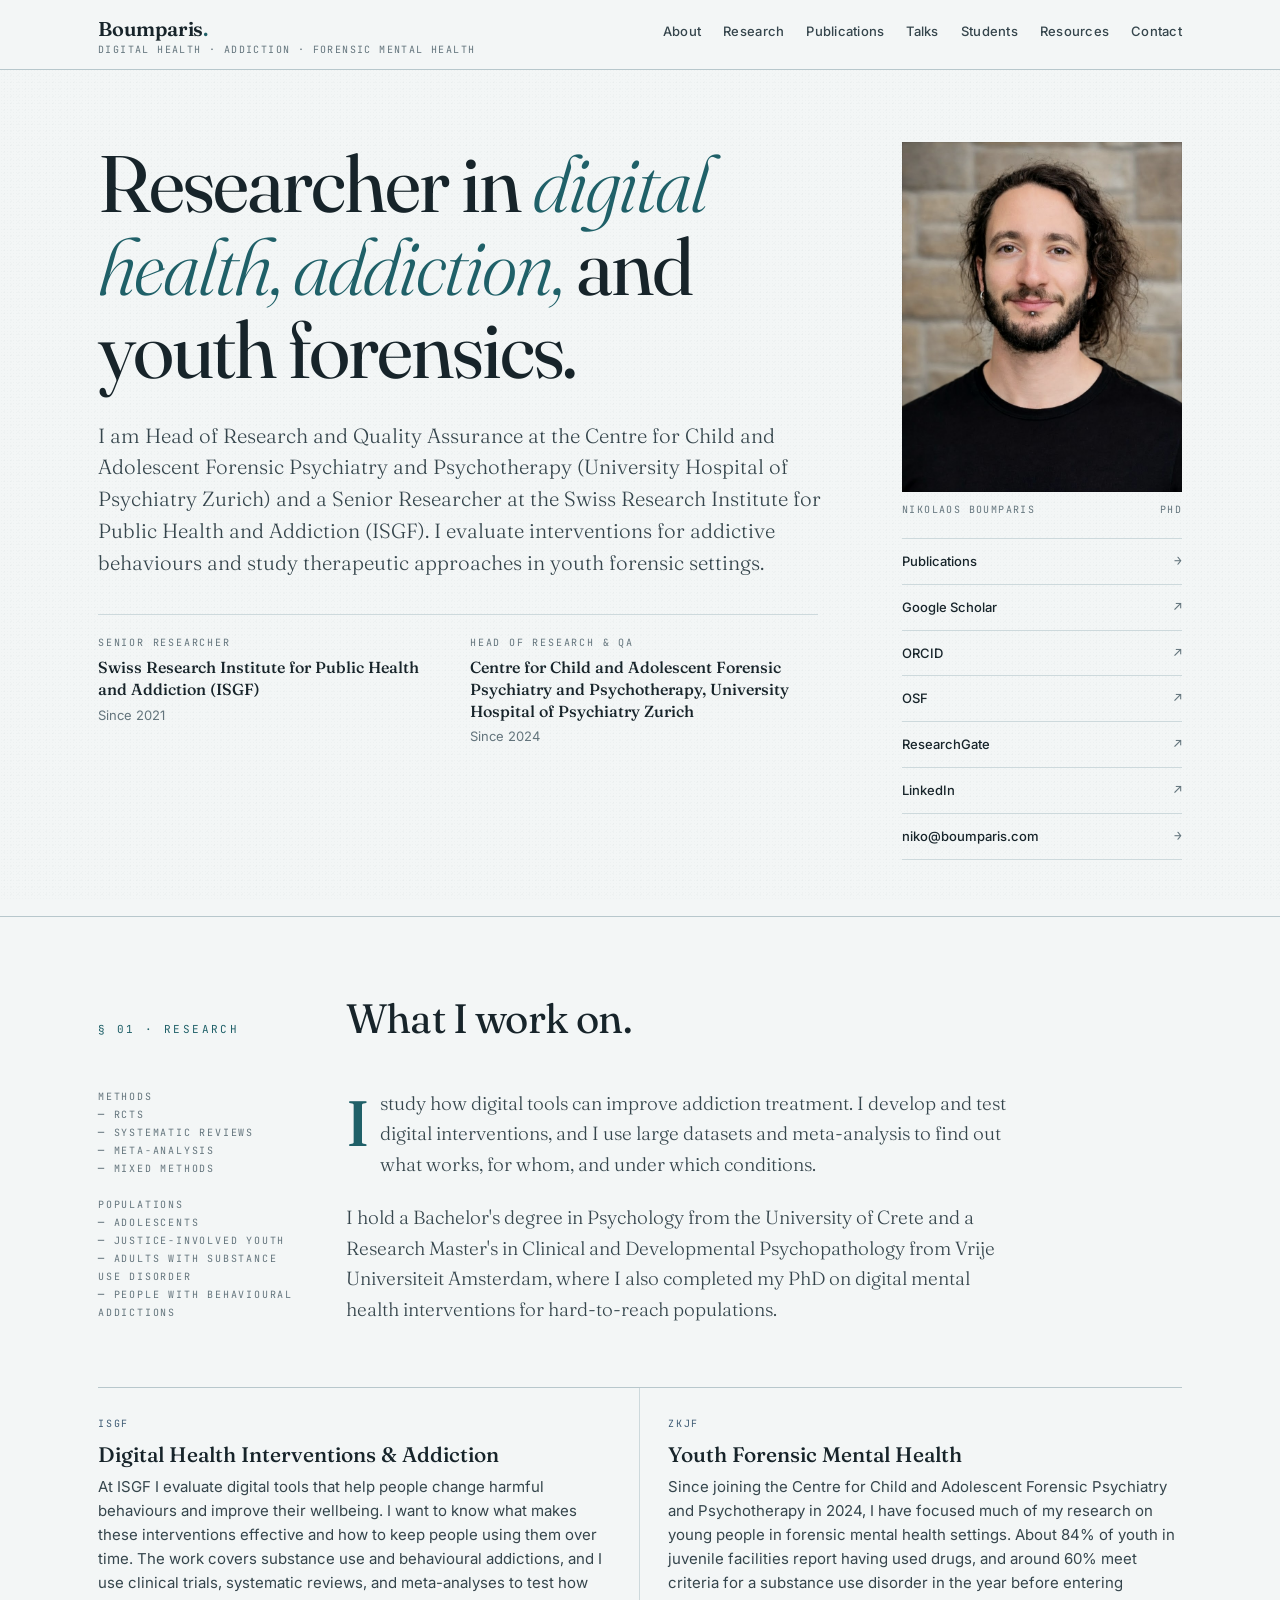
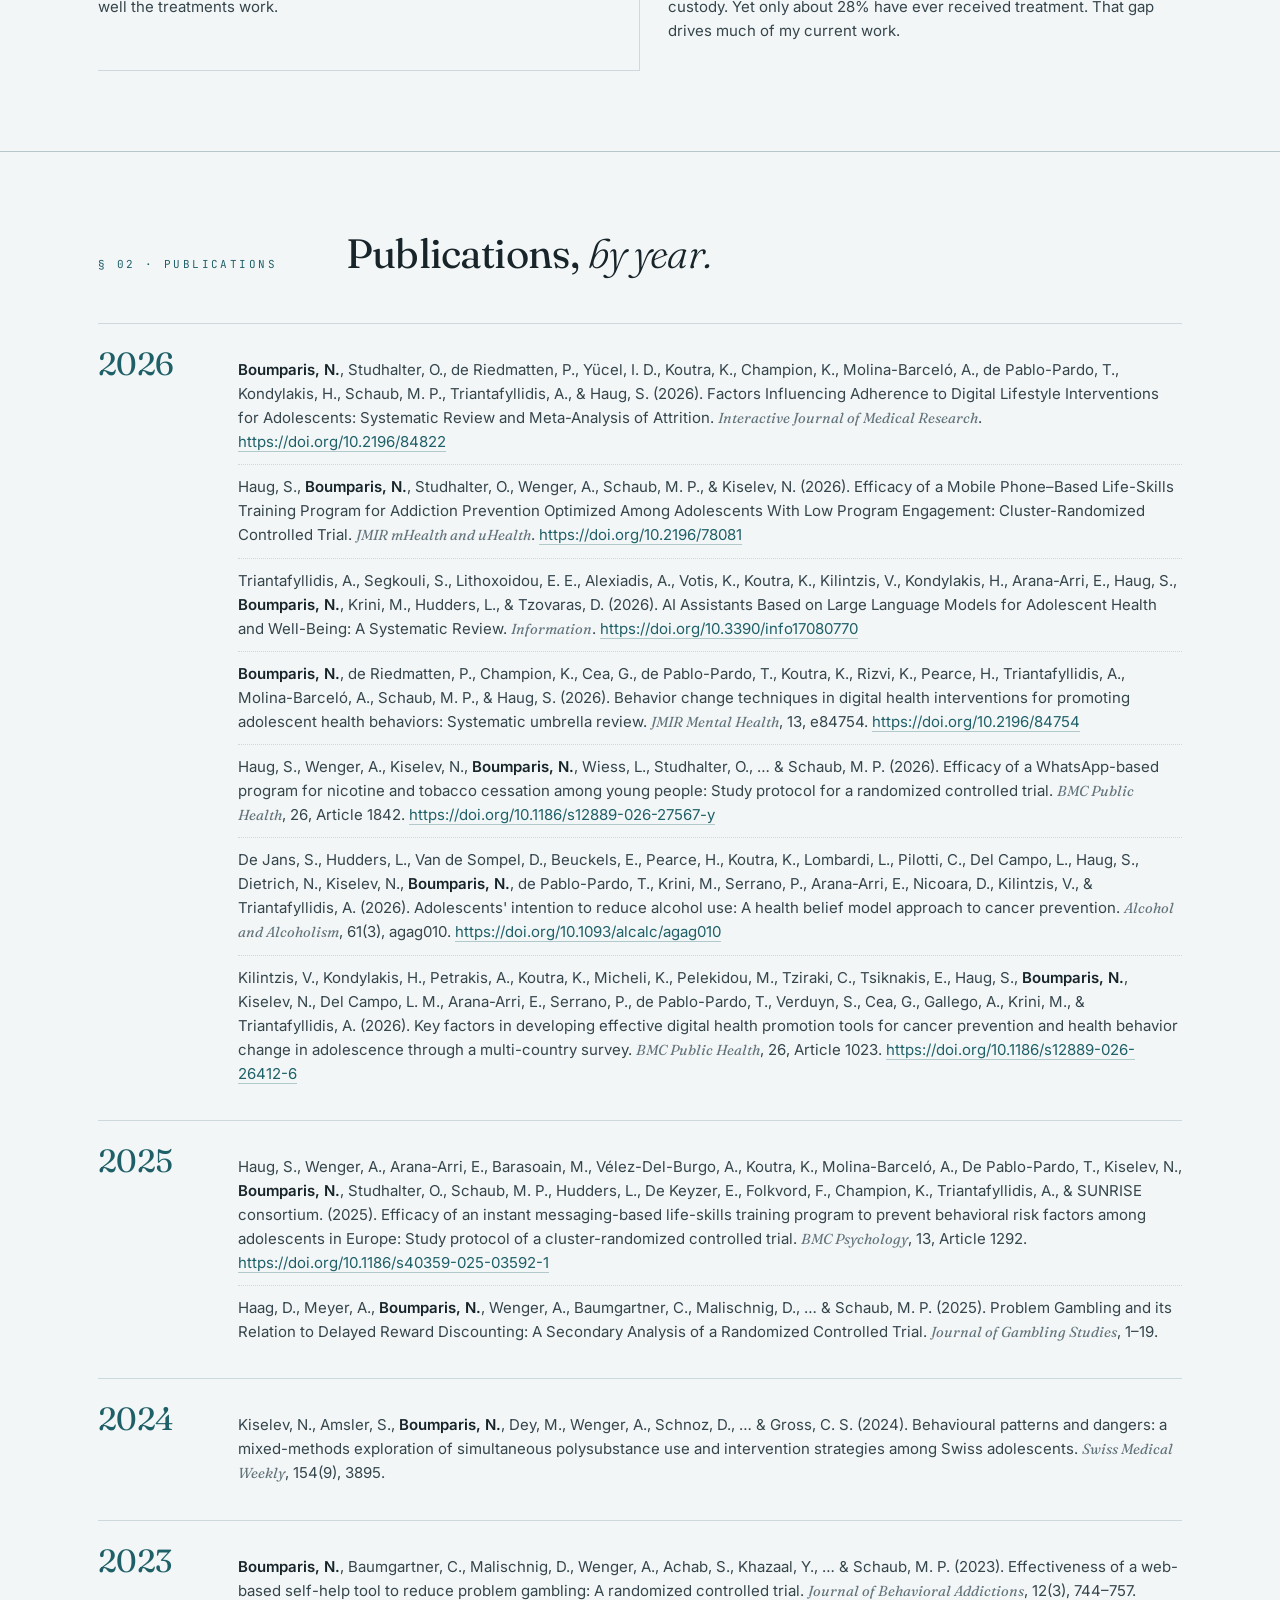
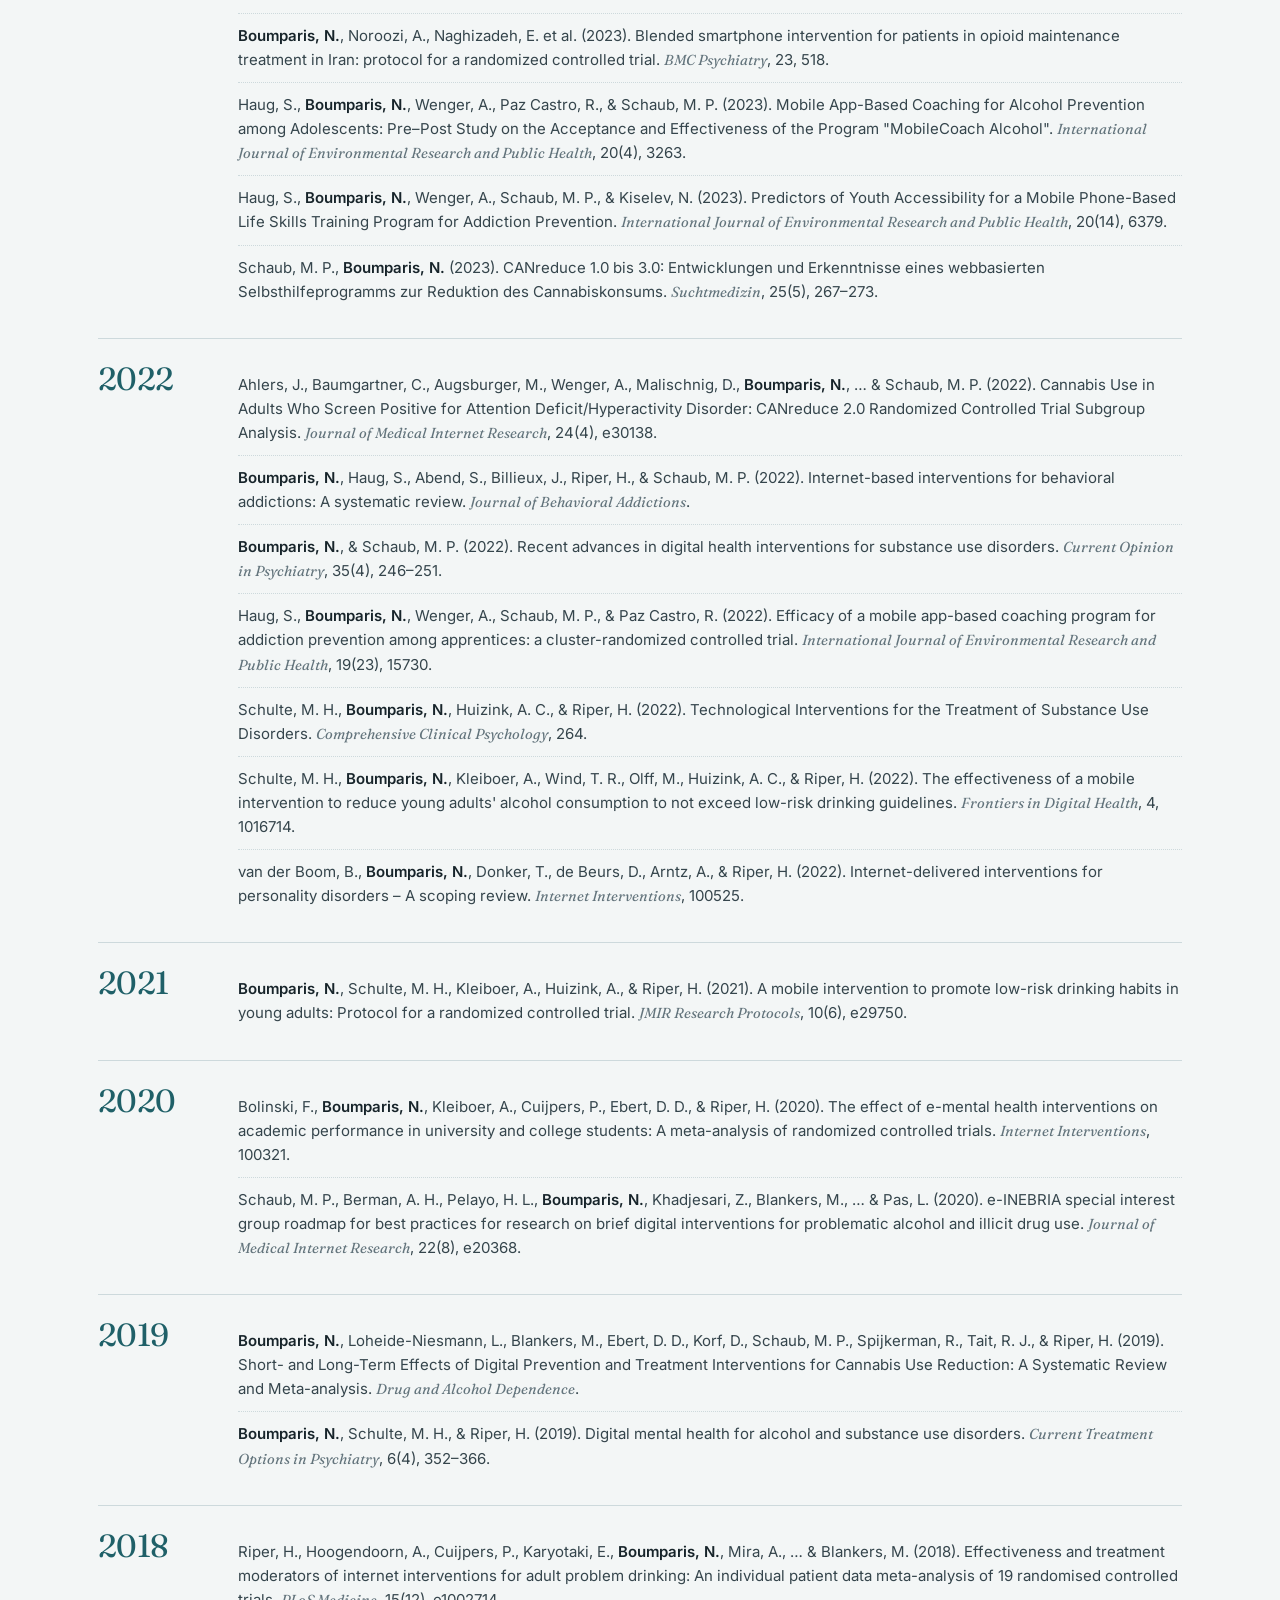
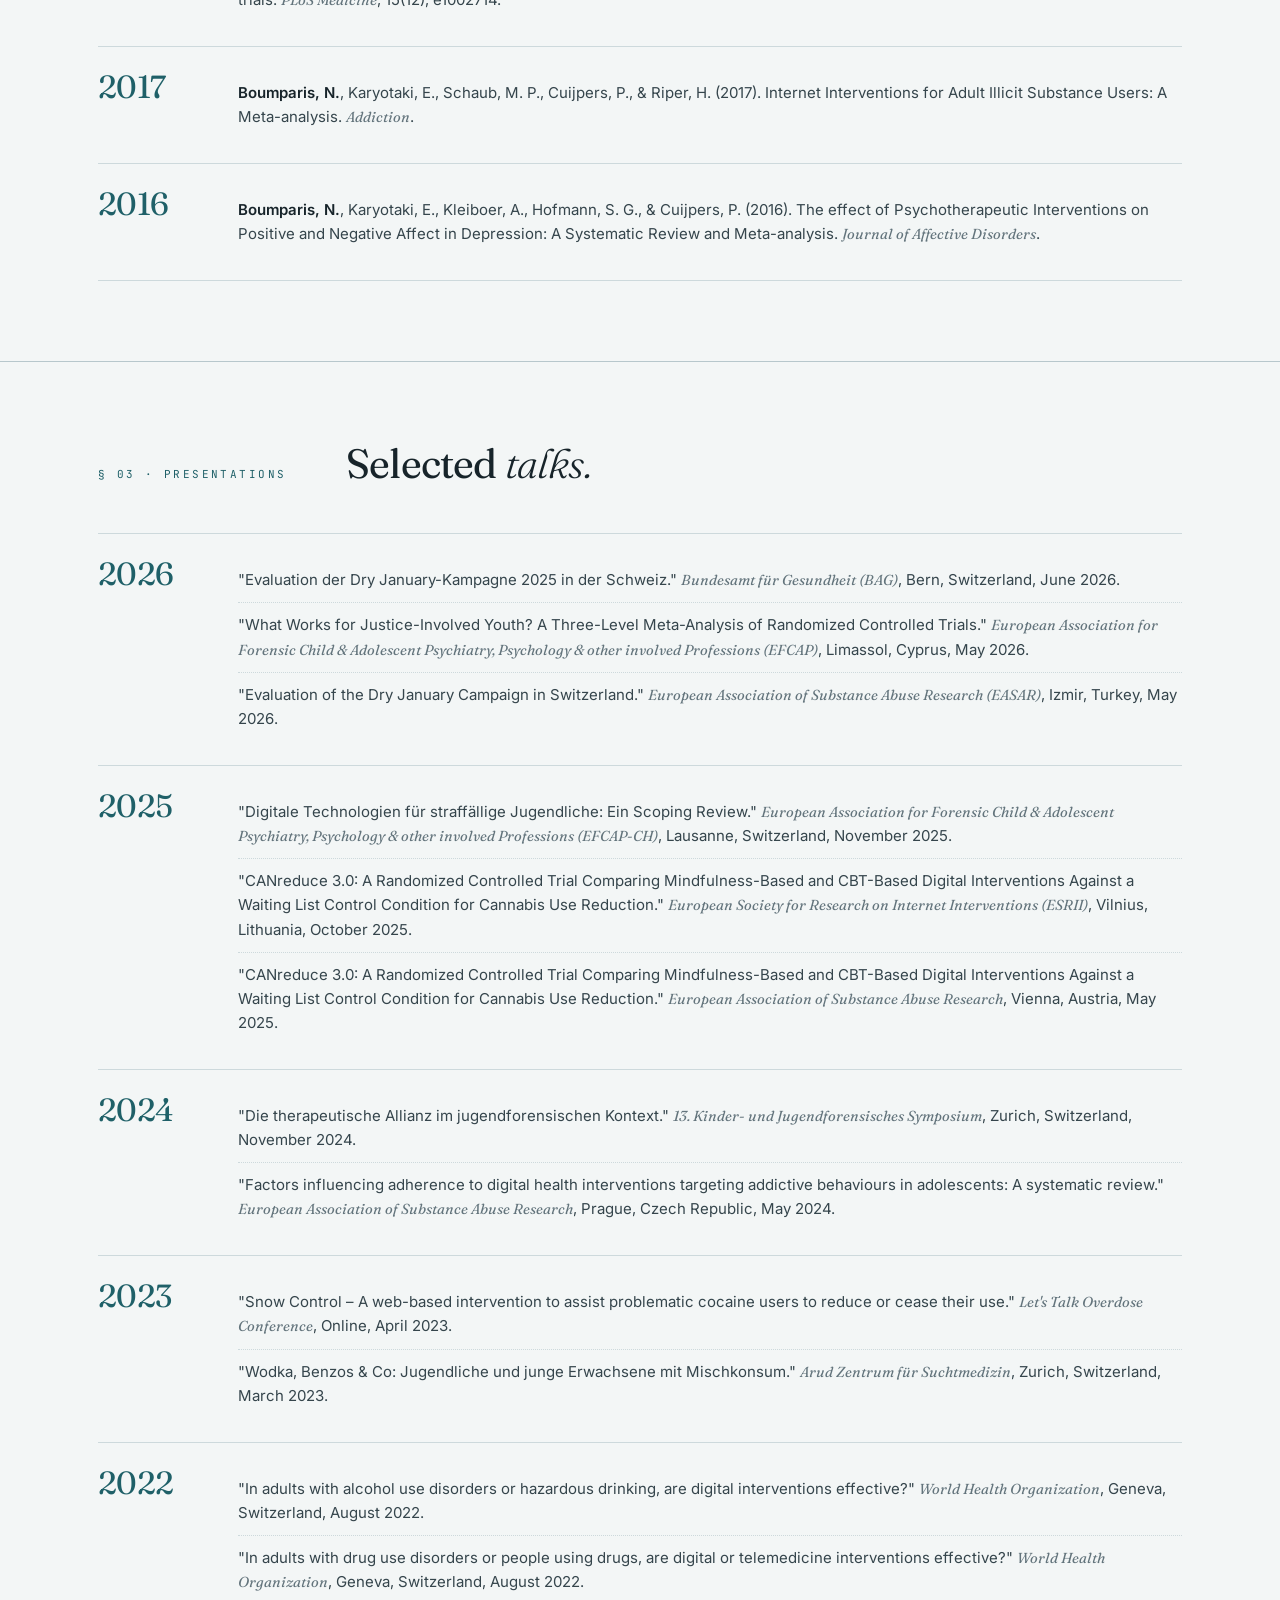
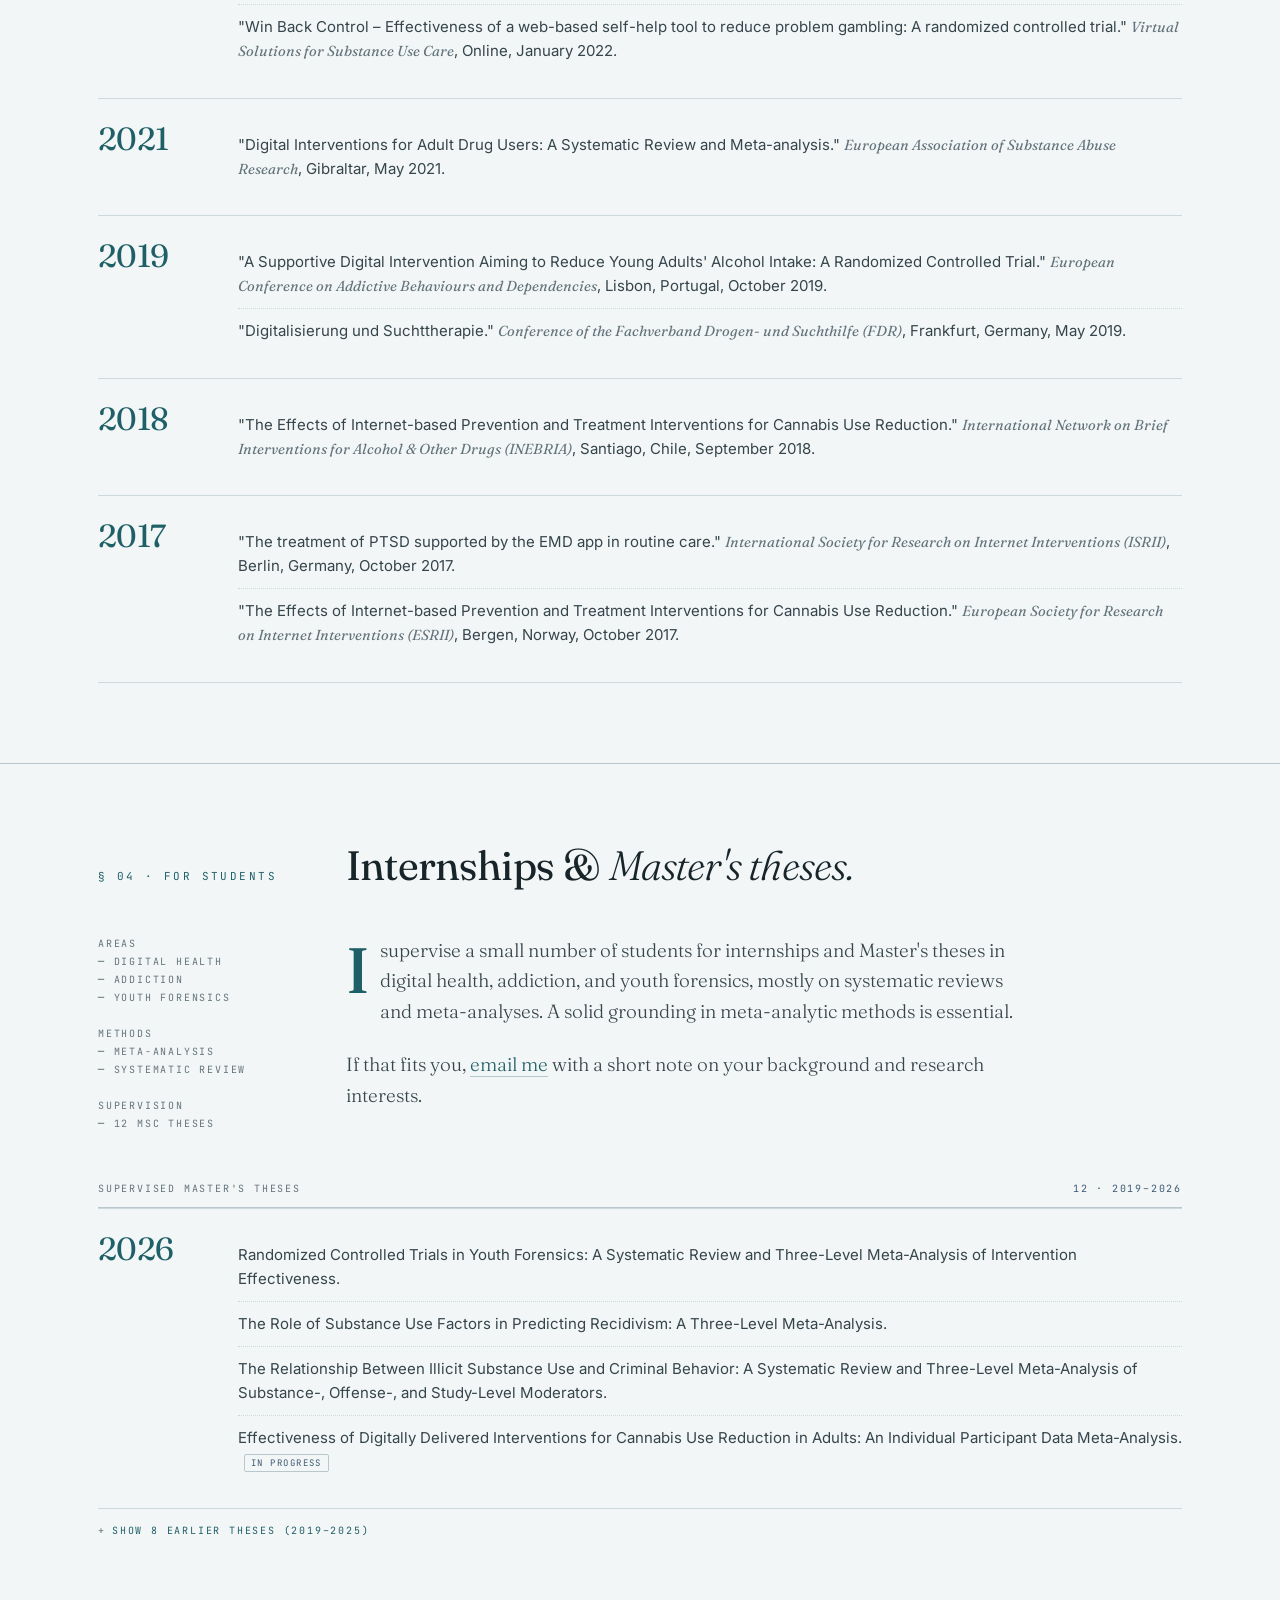
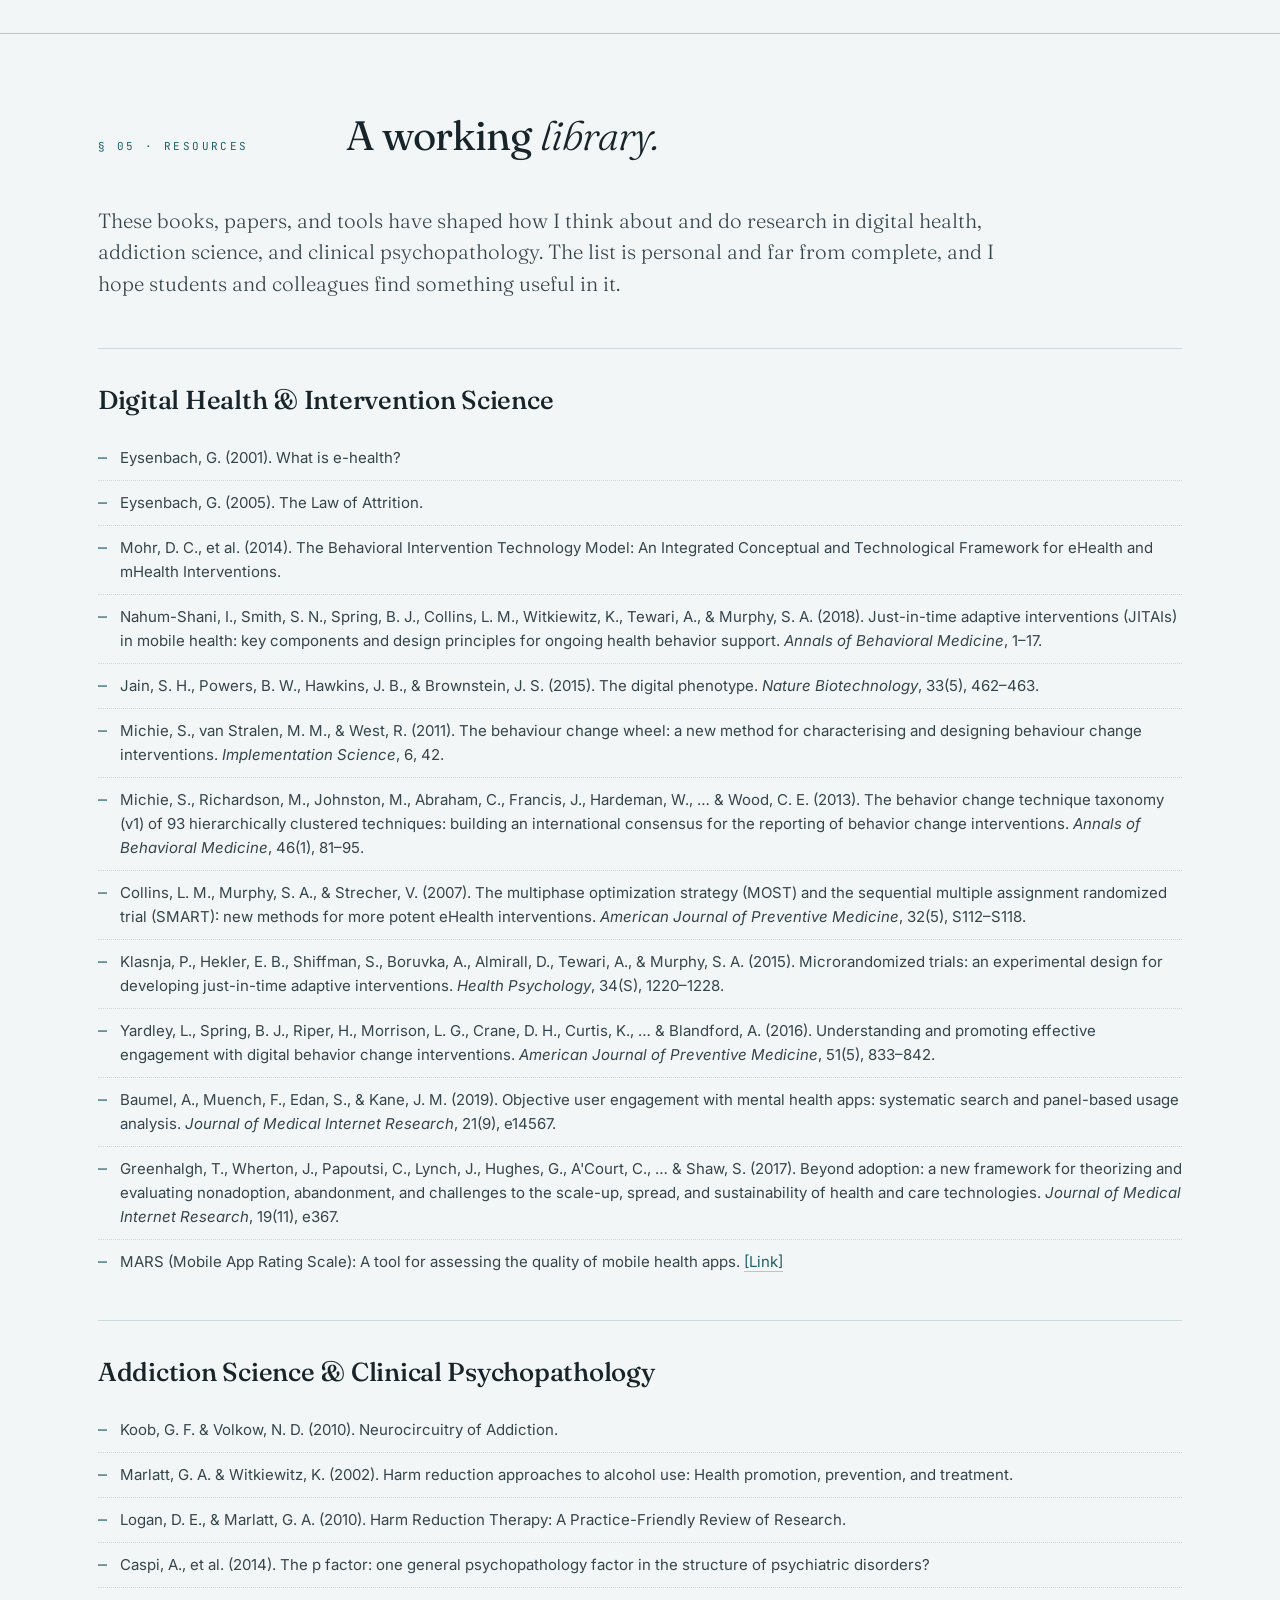
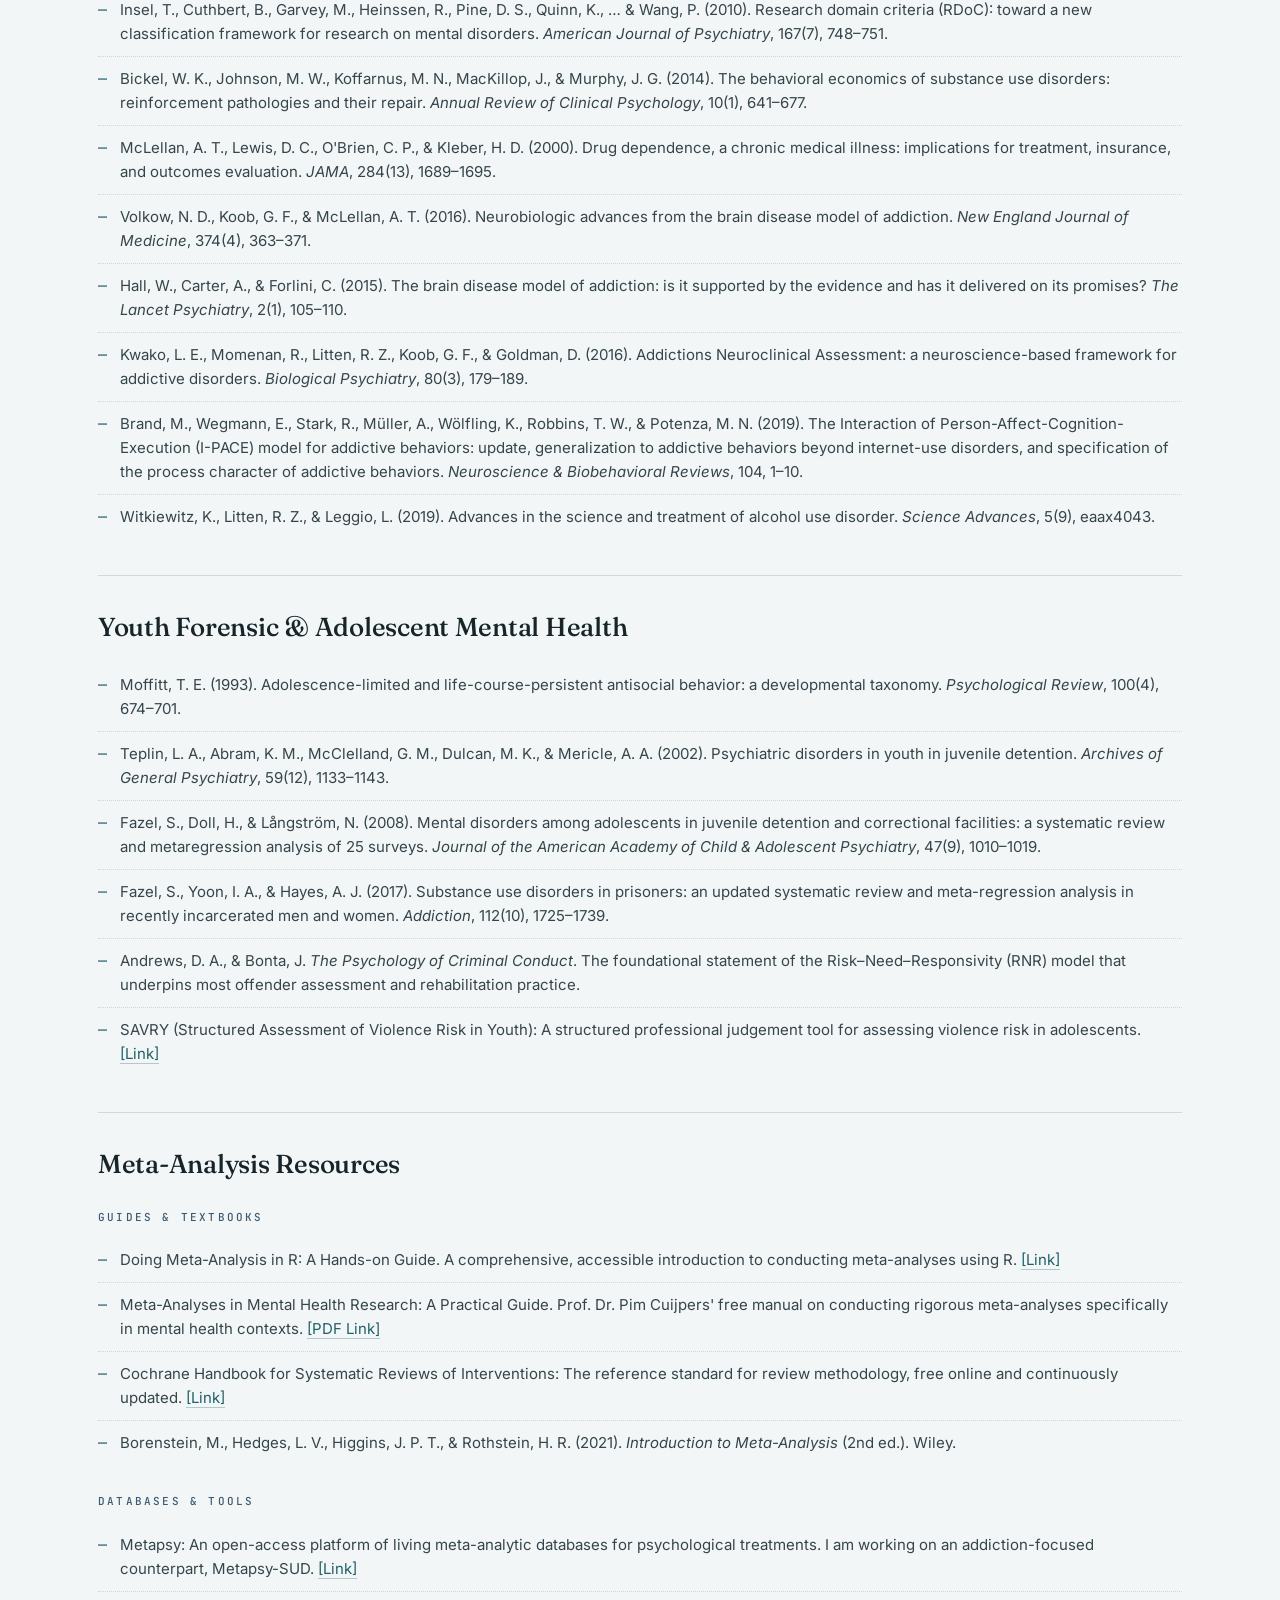
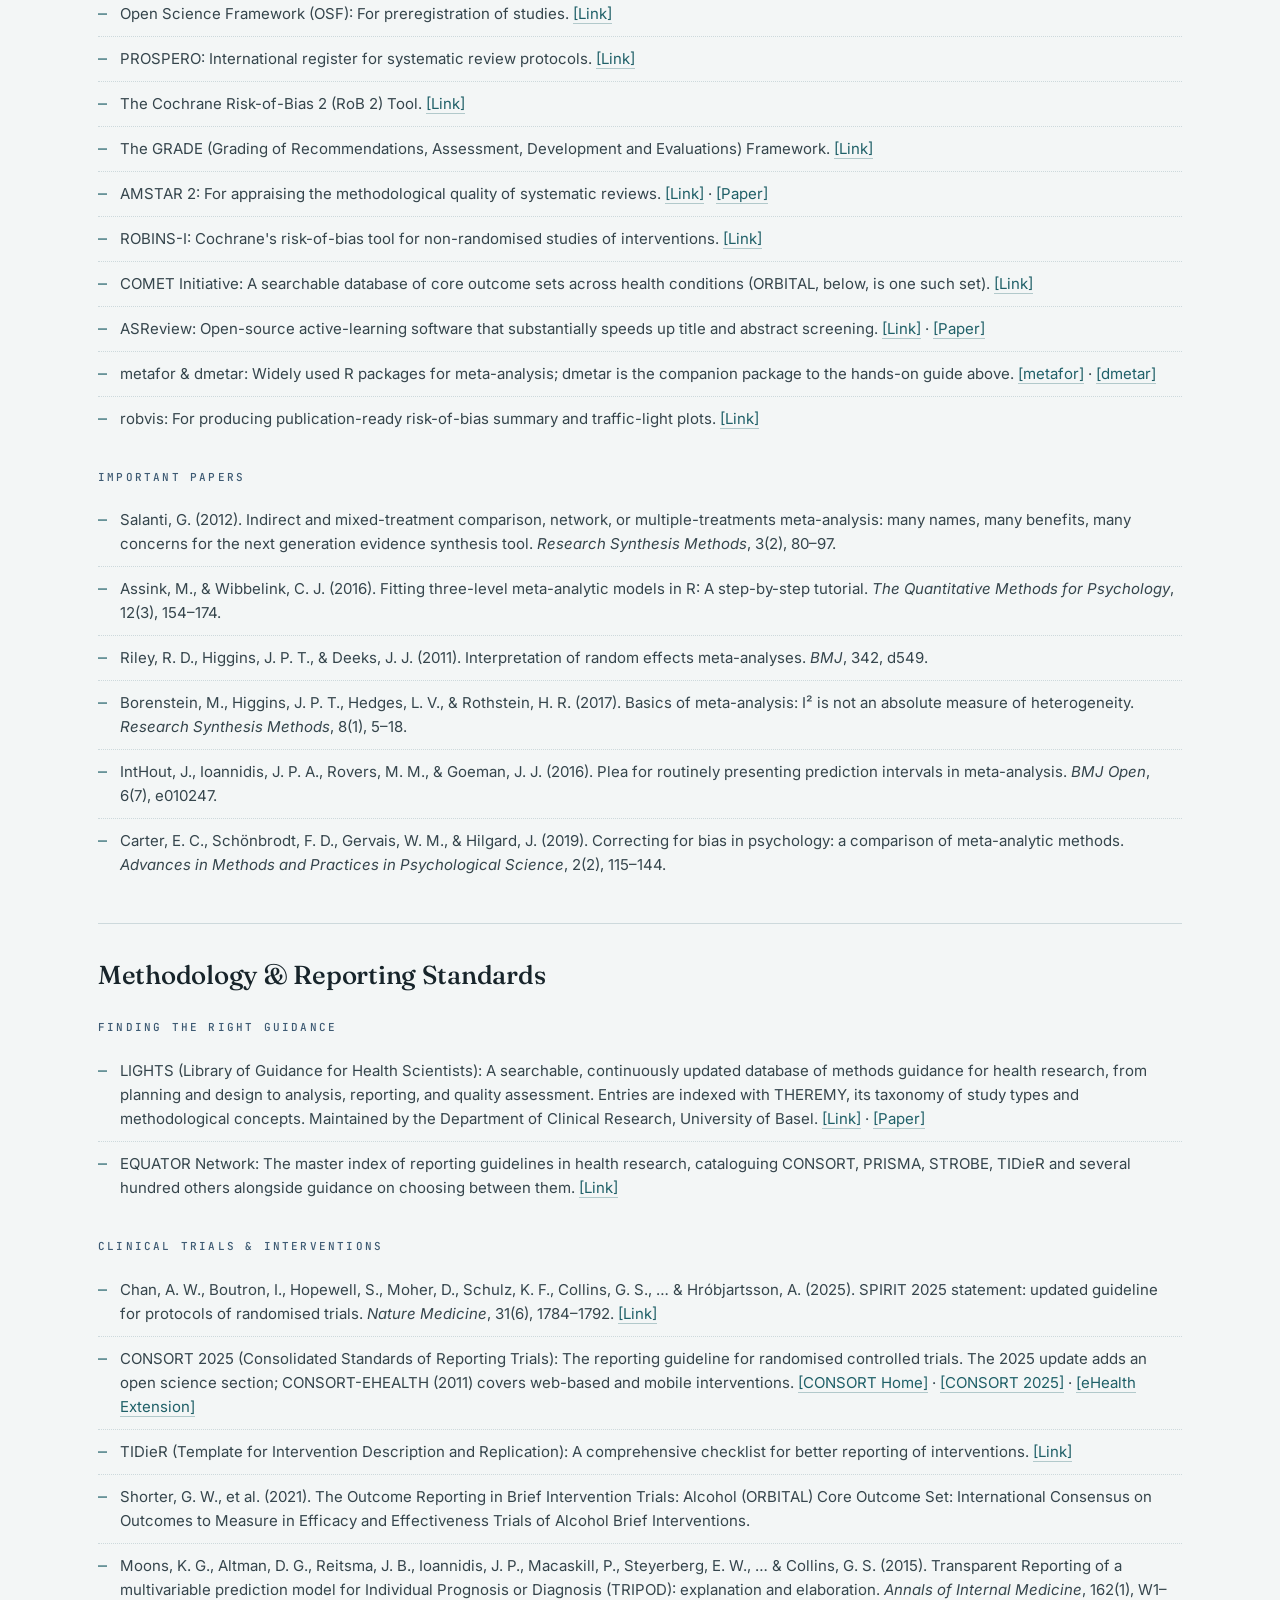
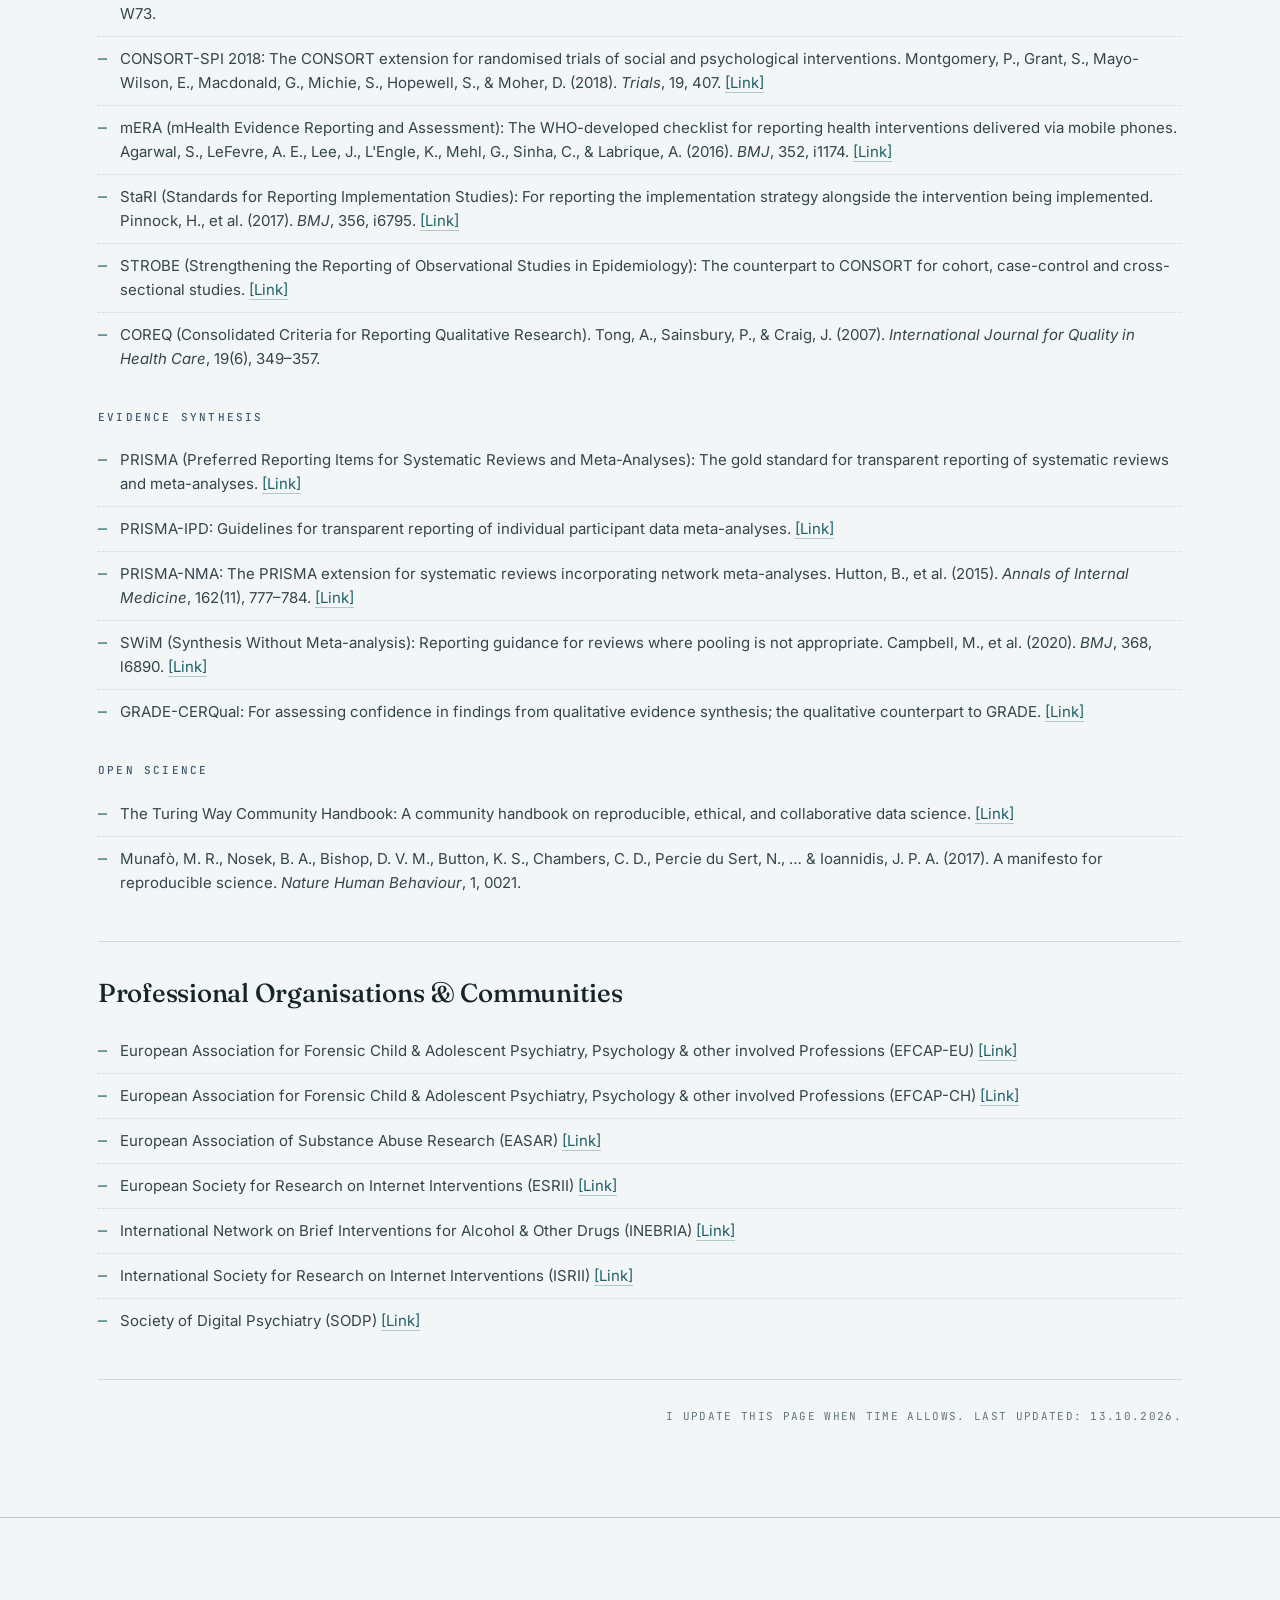
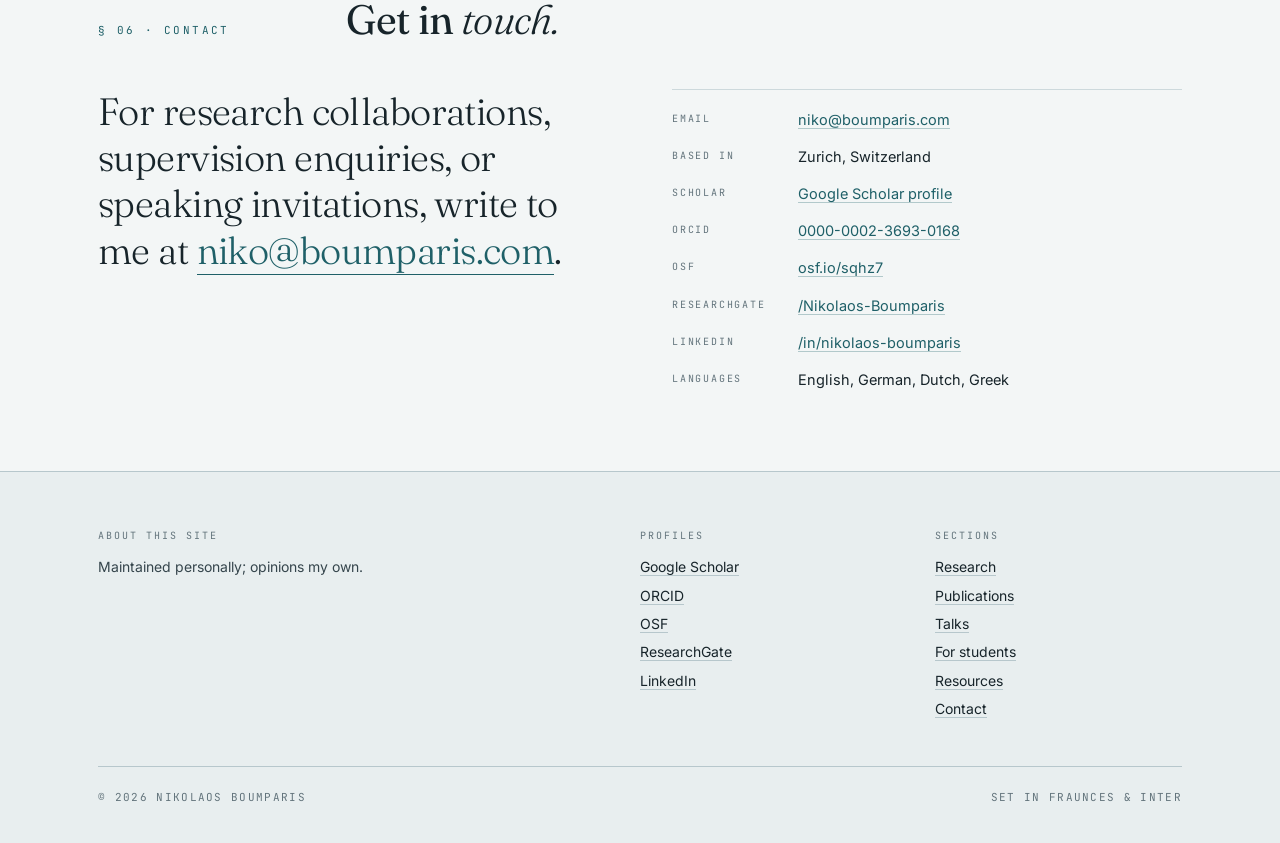
==== commit 266ab261: "update" ====
--- a/index.html
+++ b/index.html
@@ -60,7 +60,7 @@
             Researcher in <em>digital health, addiction,</em> and youth forensics.
           </h1>
           <p class="lede">
-            I am Head of Research and Quality Assurance at the Centre for Child and Adolescent Forensic Psychiatry and Psychotherapy (University Hospital of Psychiatry Zurich) and a Senior Researcher at the Swiss Research Institute for Public Health and Addiction (ISGF). I evaluate digital interventions for addictive behaviours and study therapeutic approaches in youth forensic settings.
+            I am Head of Research and Quality Assurance at the Centre for Child and Adolescent Forensic Psychiatry and Psychotherapy (University Hospital of Psychiatry Zurich) and a Senior Researcher at the Swiss Research Institute for Public Health and Addiction (ISGF). I evaluate interventions for addictive behaviours and study therapeutic approaches in youth forensic settings.
           </p>
 
           <div class="affiliations">
@@ -123,7 +123,7 @@
         </aside>
 
         <div class="focus-prose">
-          <p>I study how digital tools can improve addiction treatment. I develop and test digital interventions, and I use large datasets and meta-analysis to find out what works, for whom, and under which conditions, especially in vulnerable populations.</p>
+          <p>I study how digital tools can improve addiction treatment. I develop and test digital interventions, and I use large datasets and meta-analysis to find out what works, for whom, and under which conditions.</p>
           <p>I hold a Bachelor's degree in Psychology from the University of Crete and a Research Master's in Clinical and Developmental Psychopathology from Vrije Universiteit Amsterdam, where I also completed my PhD on digital mental health interventions for hard-to-reach populations.</p>
         </div>
       </div>
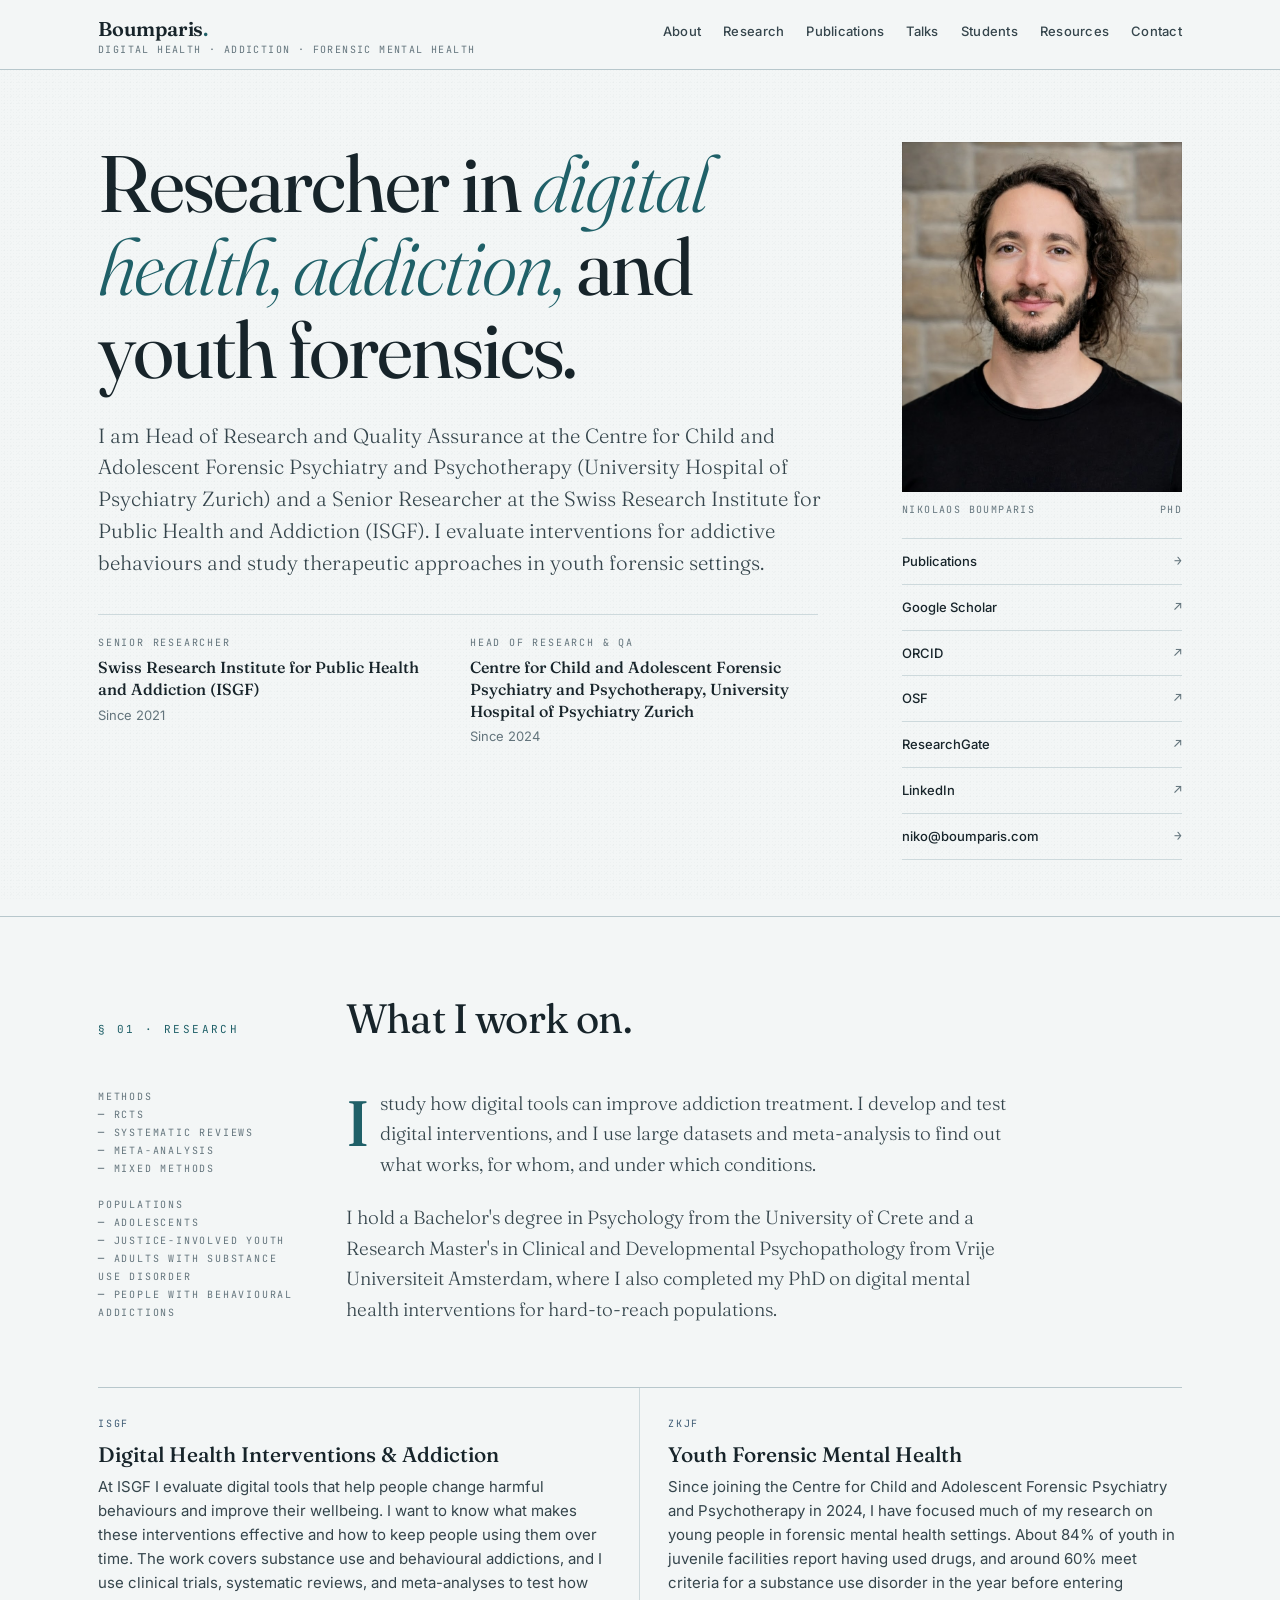
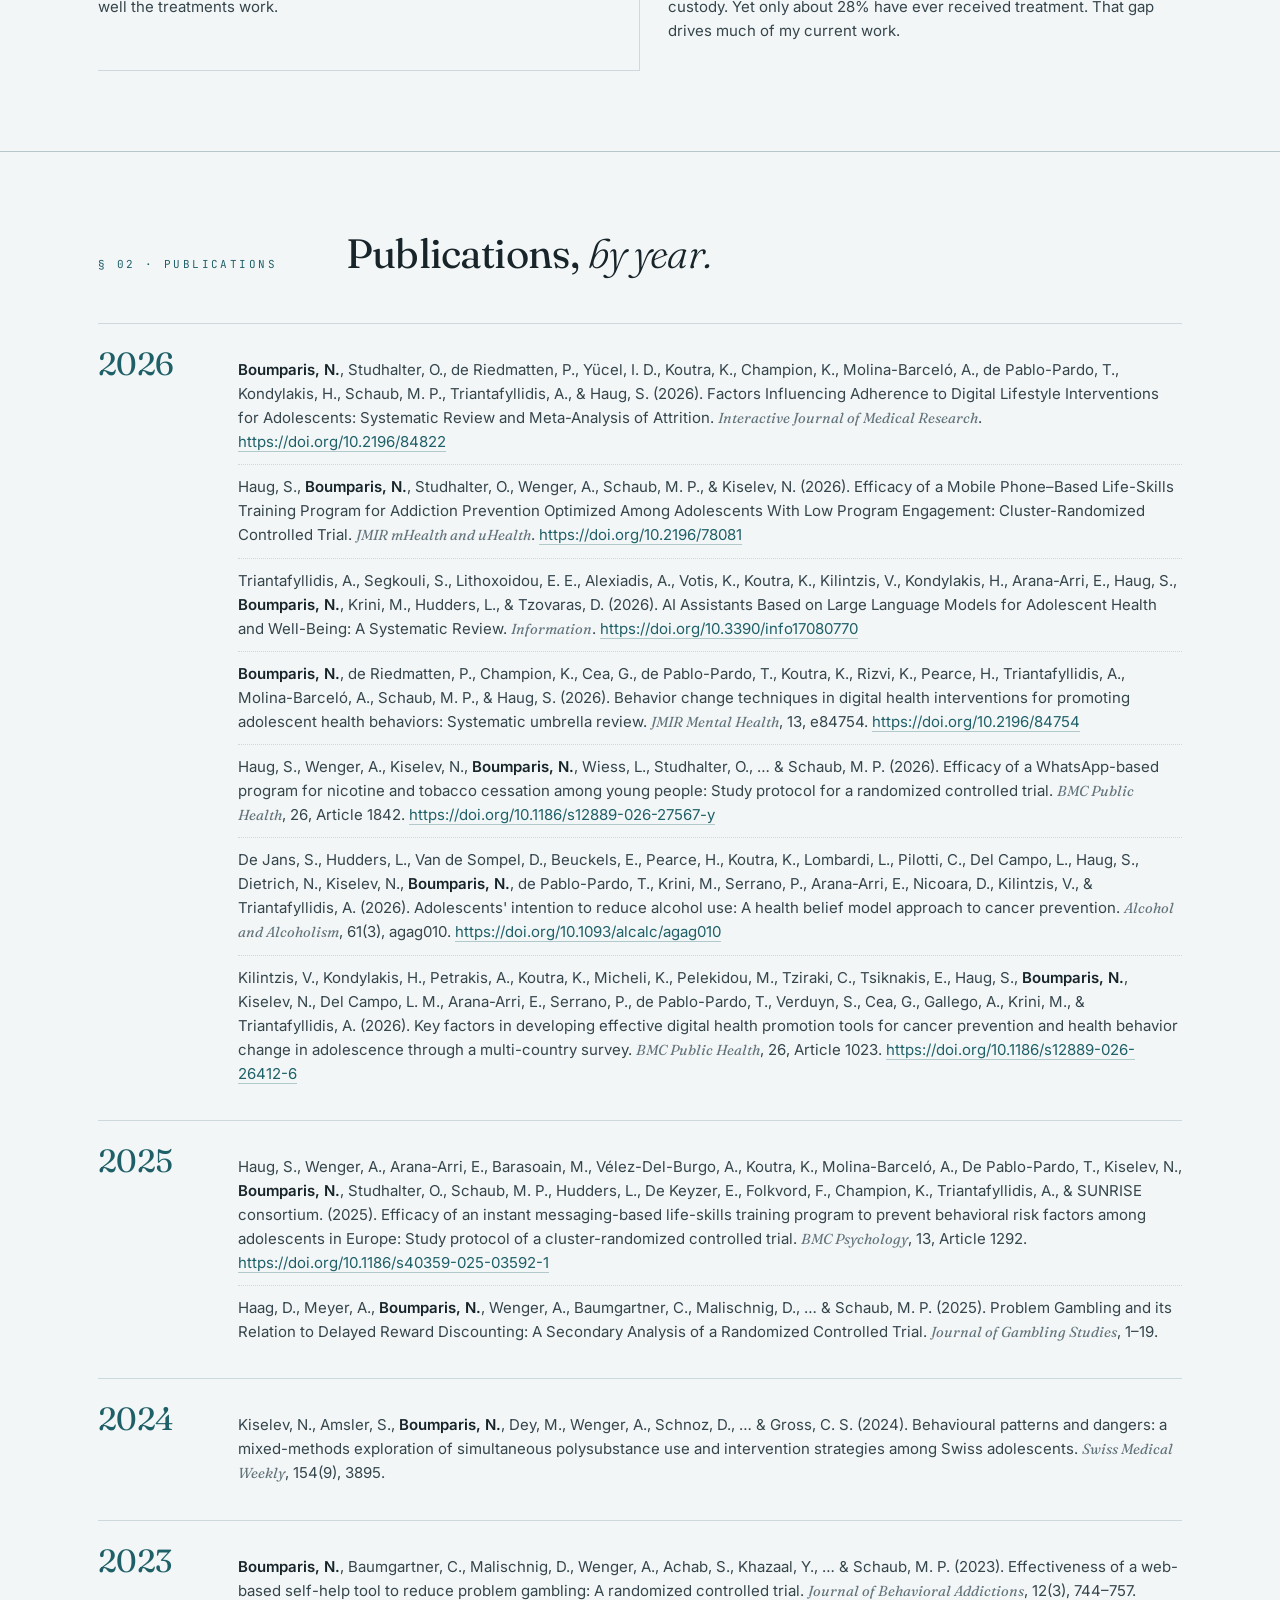
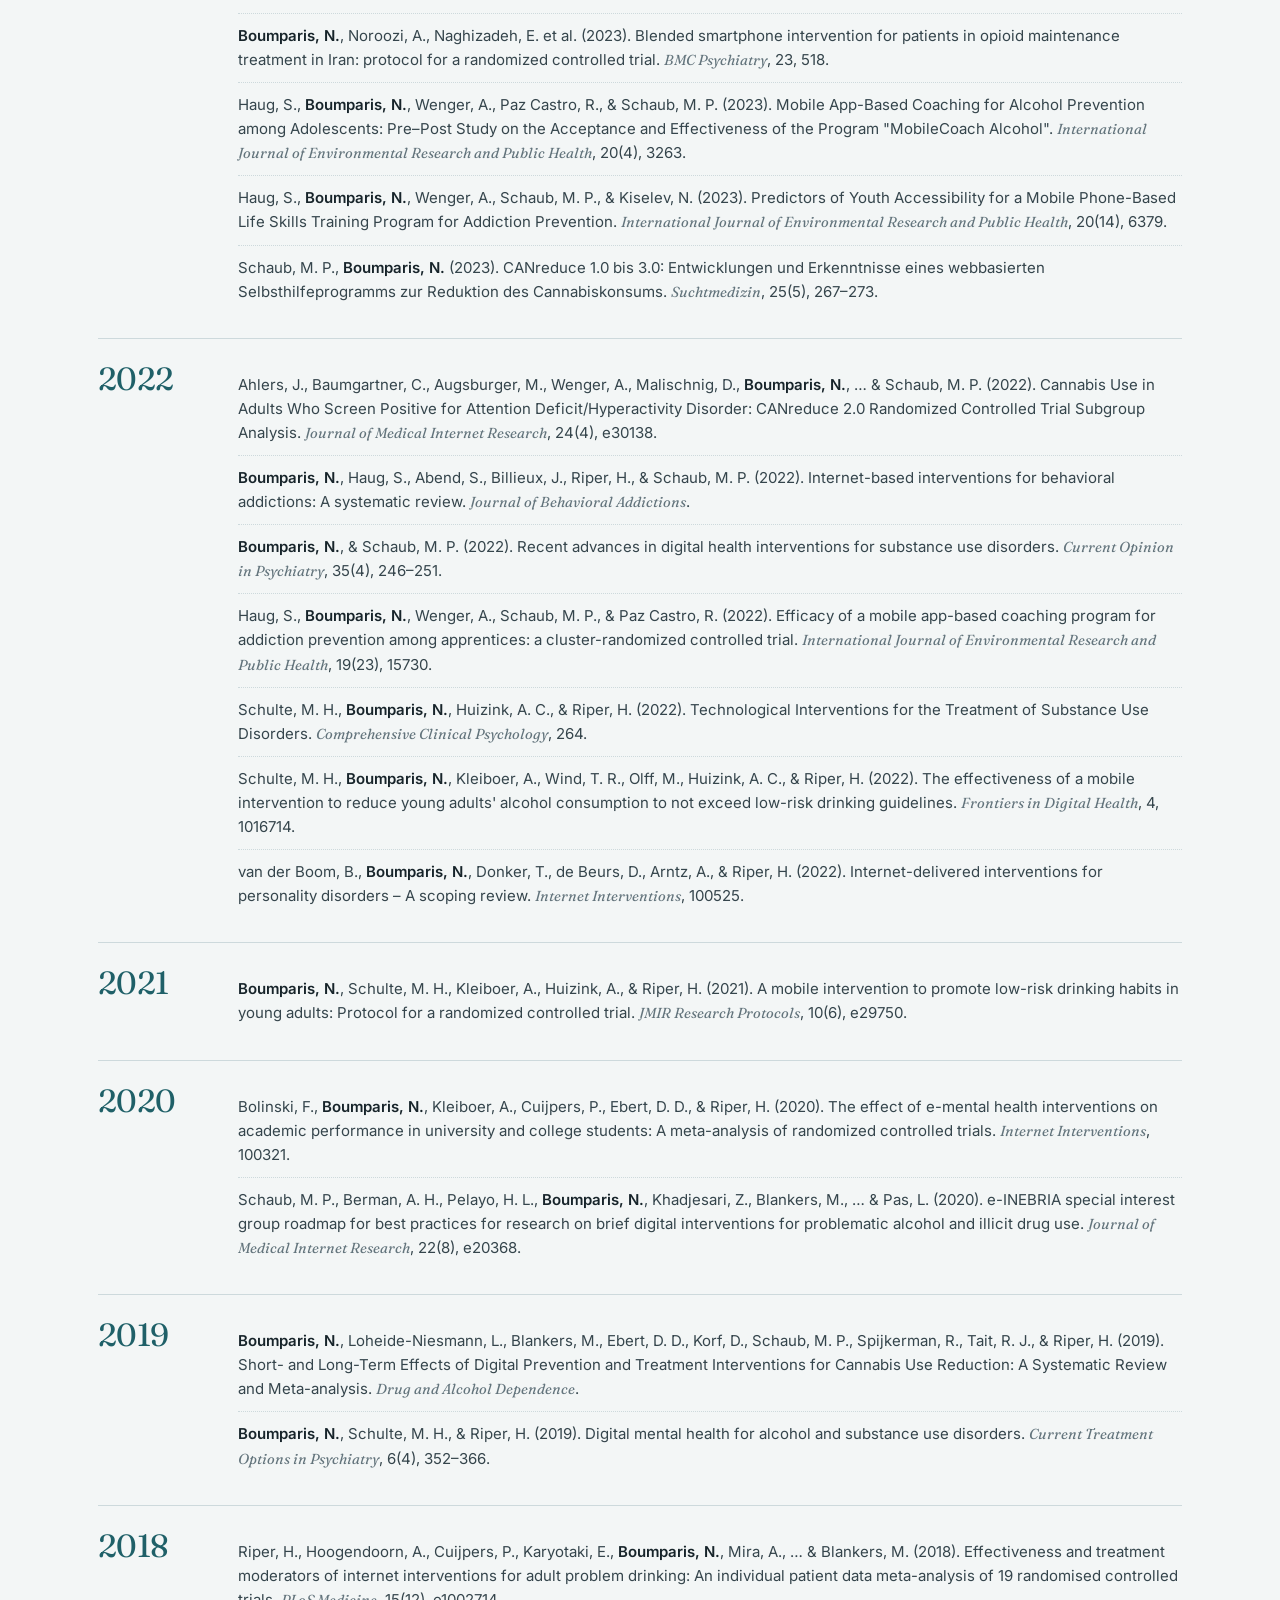
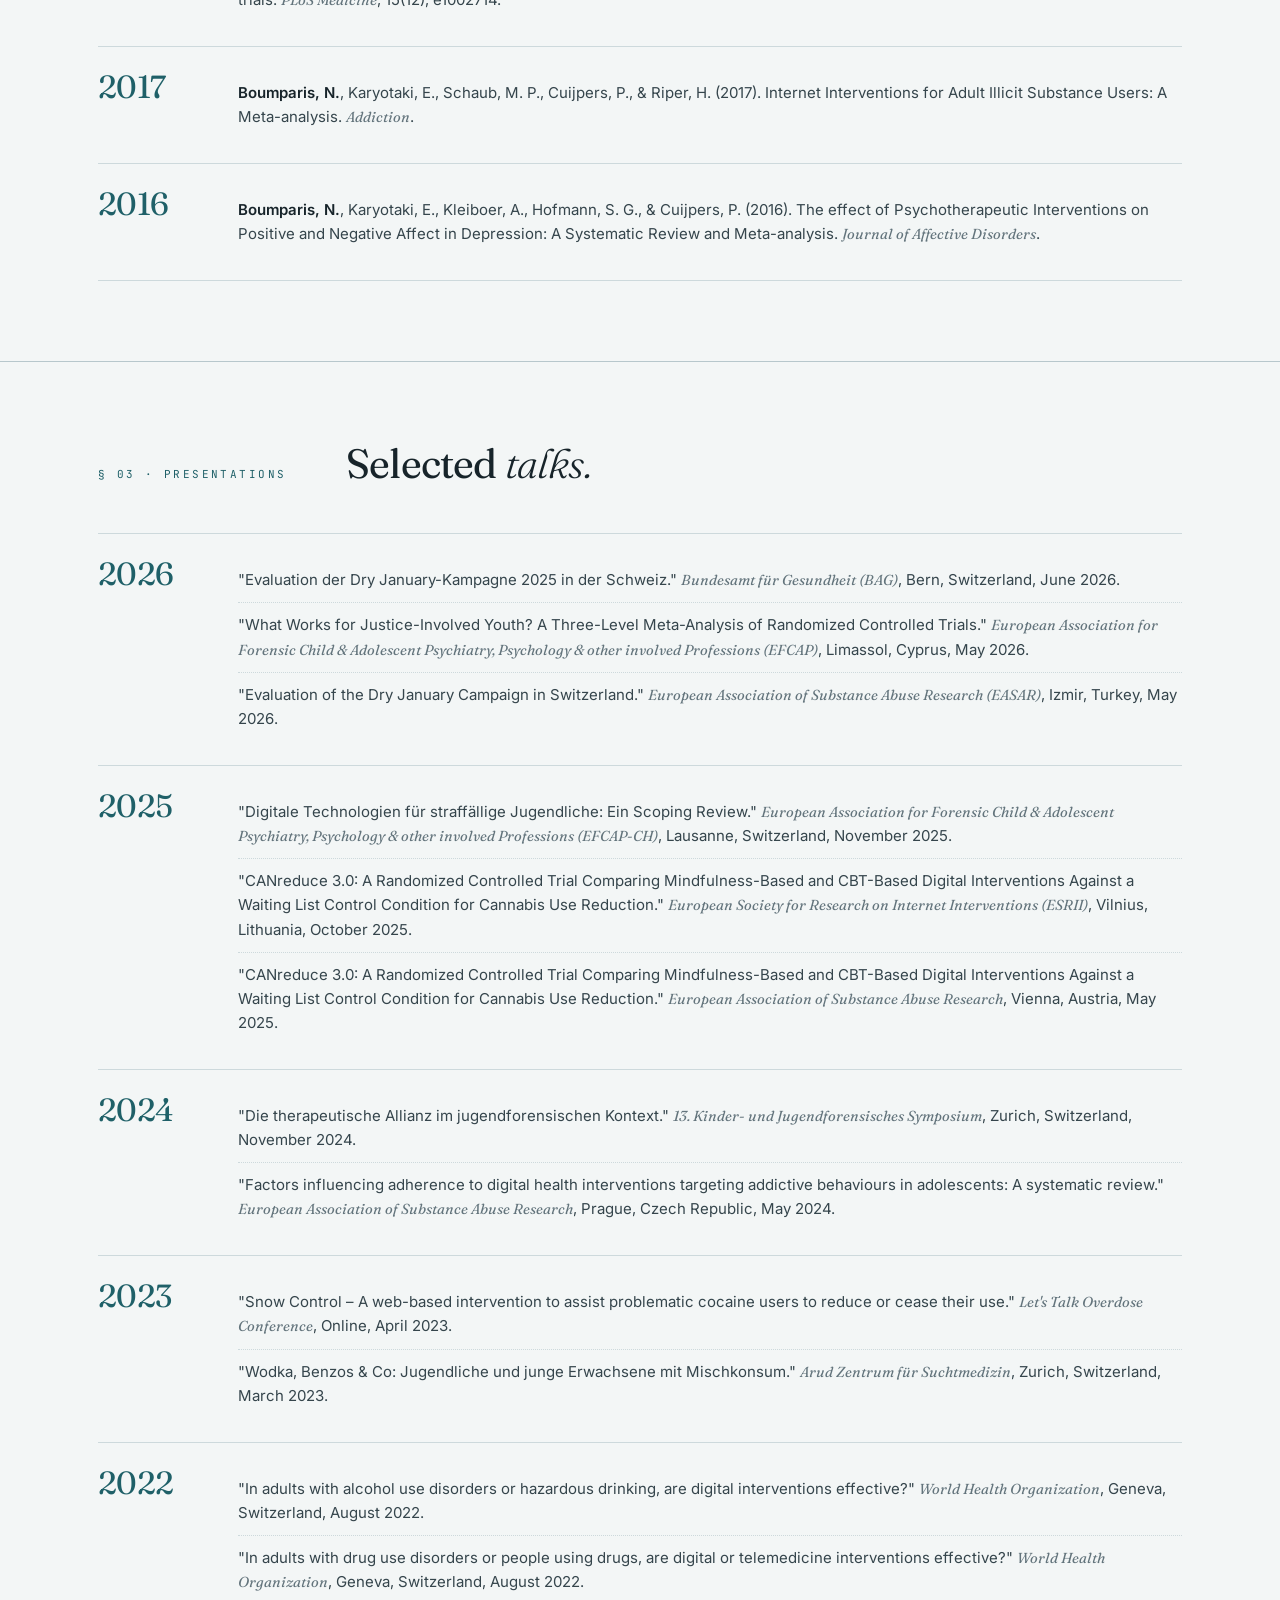
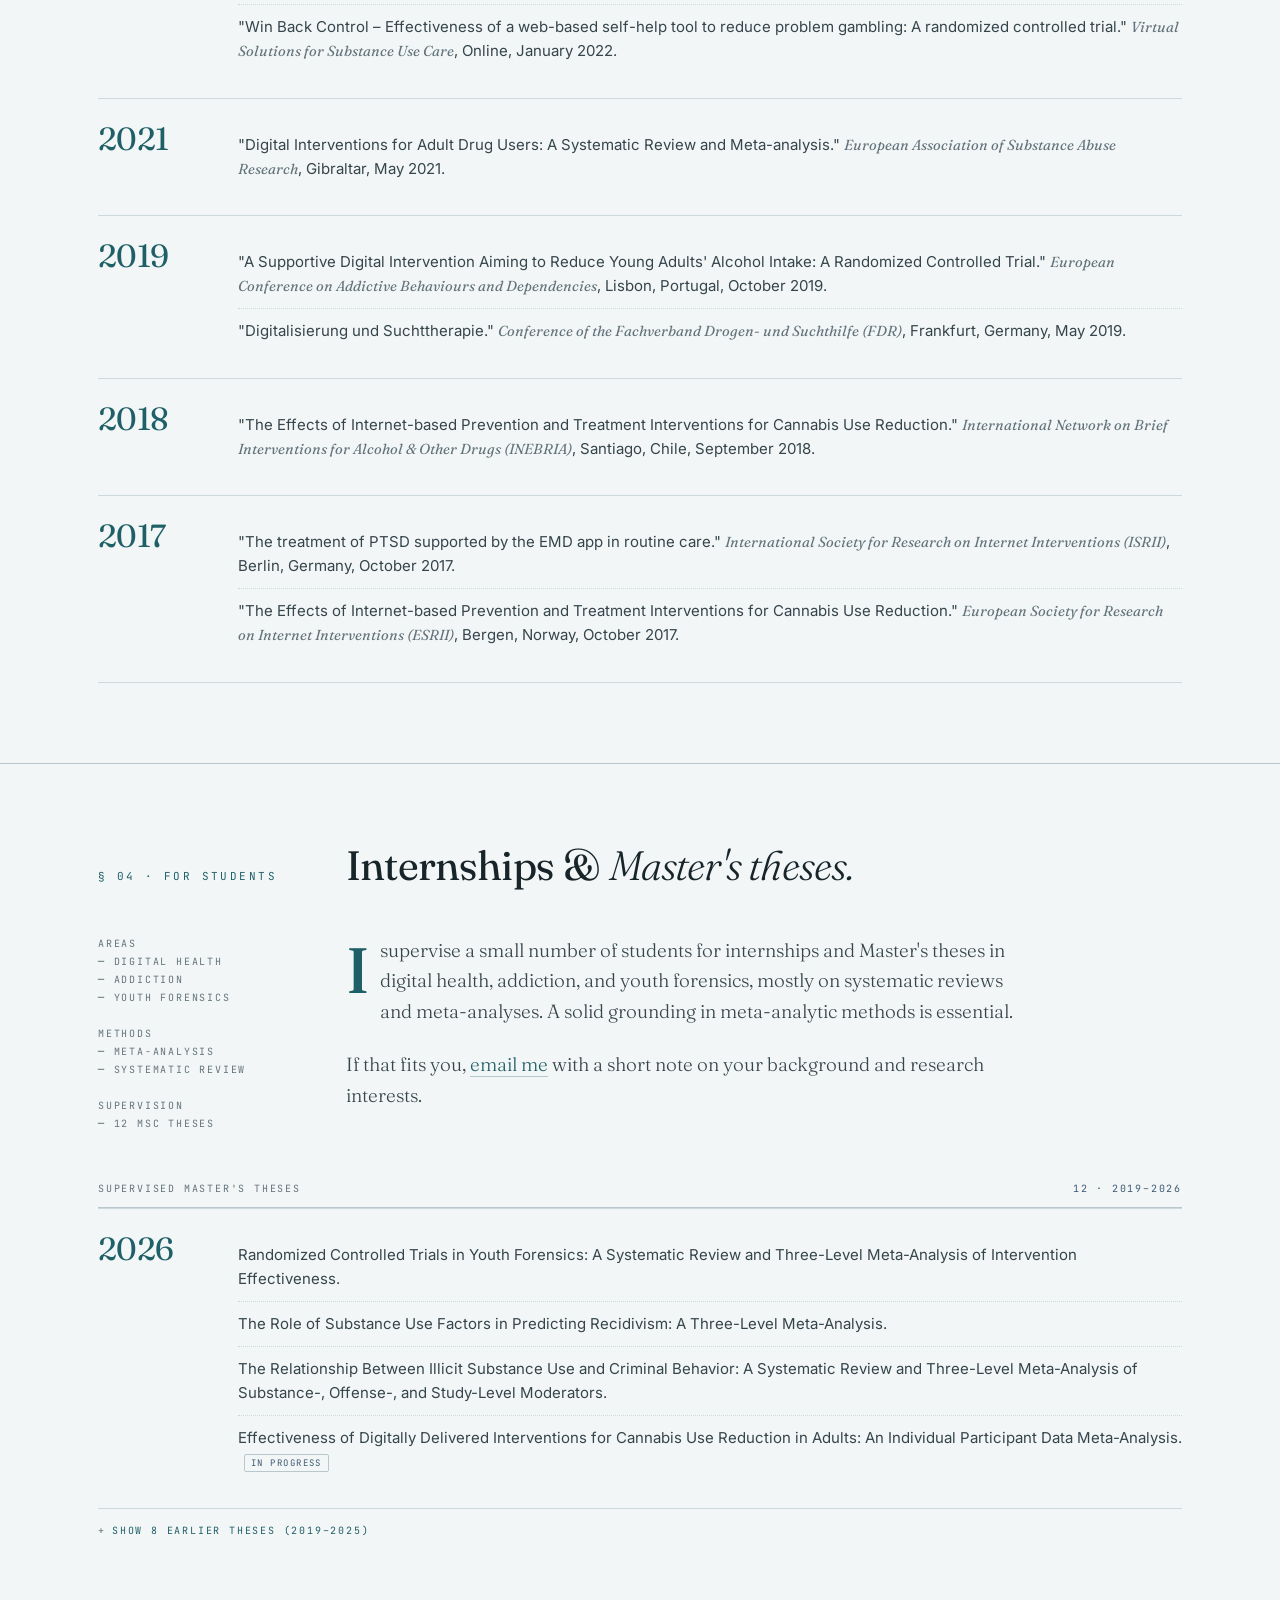
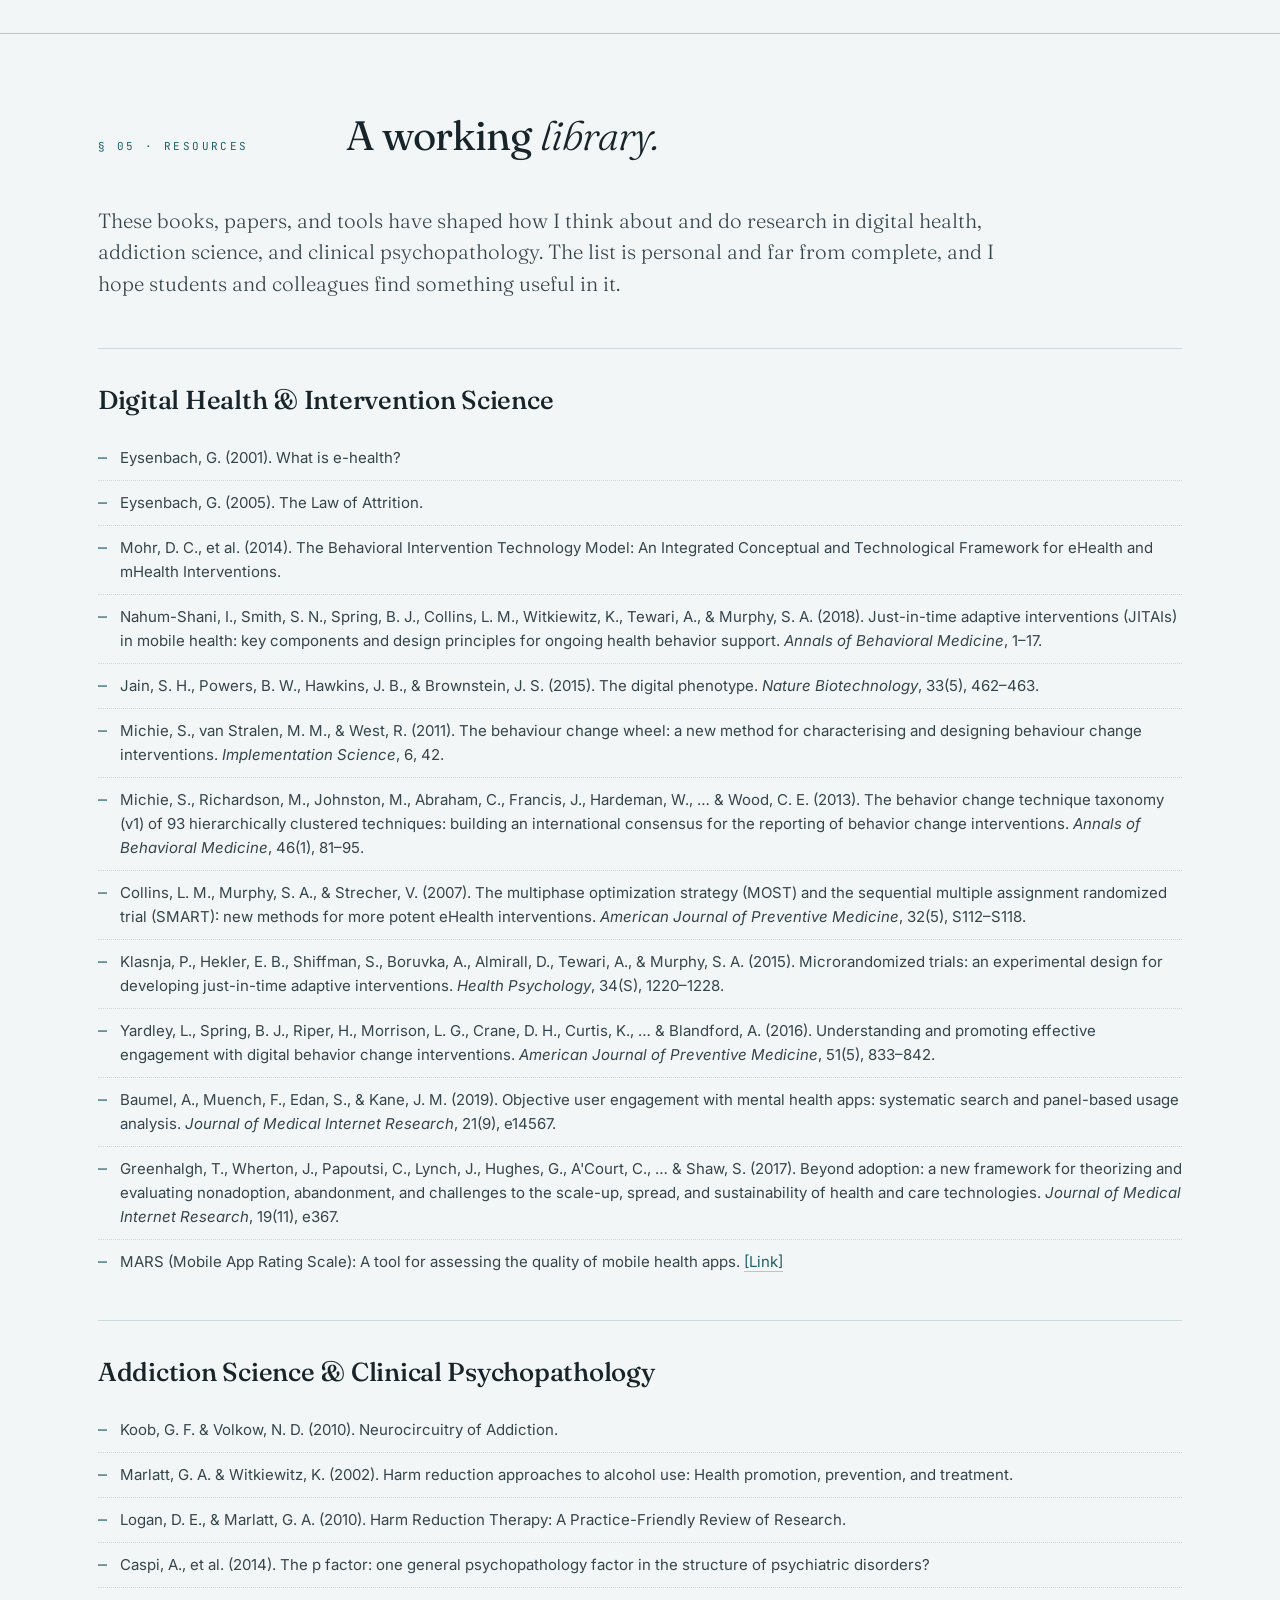
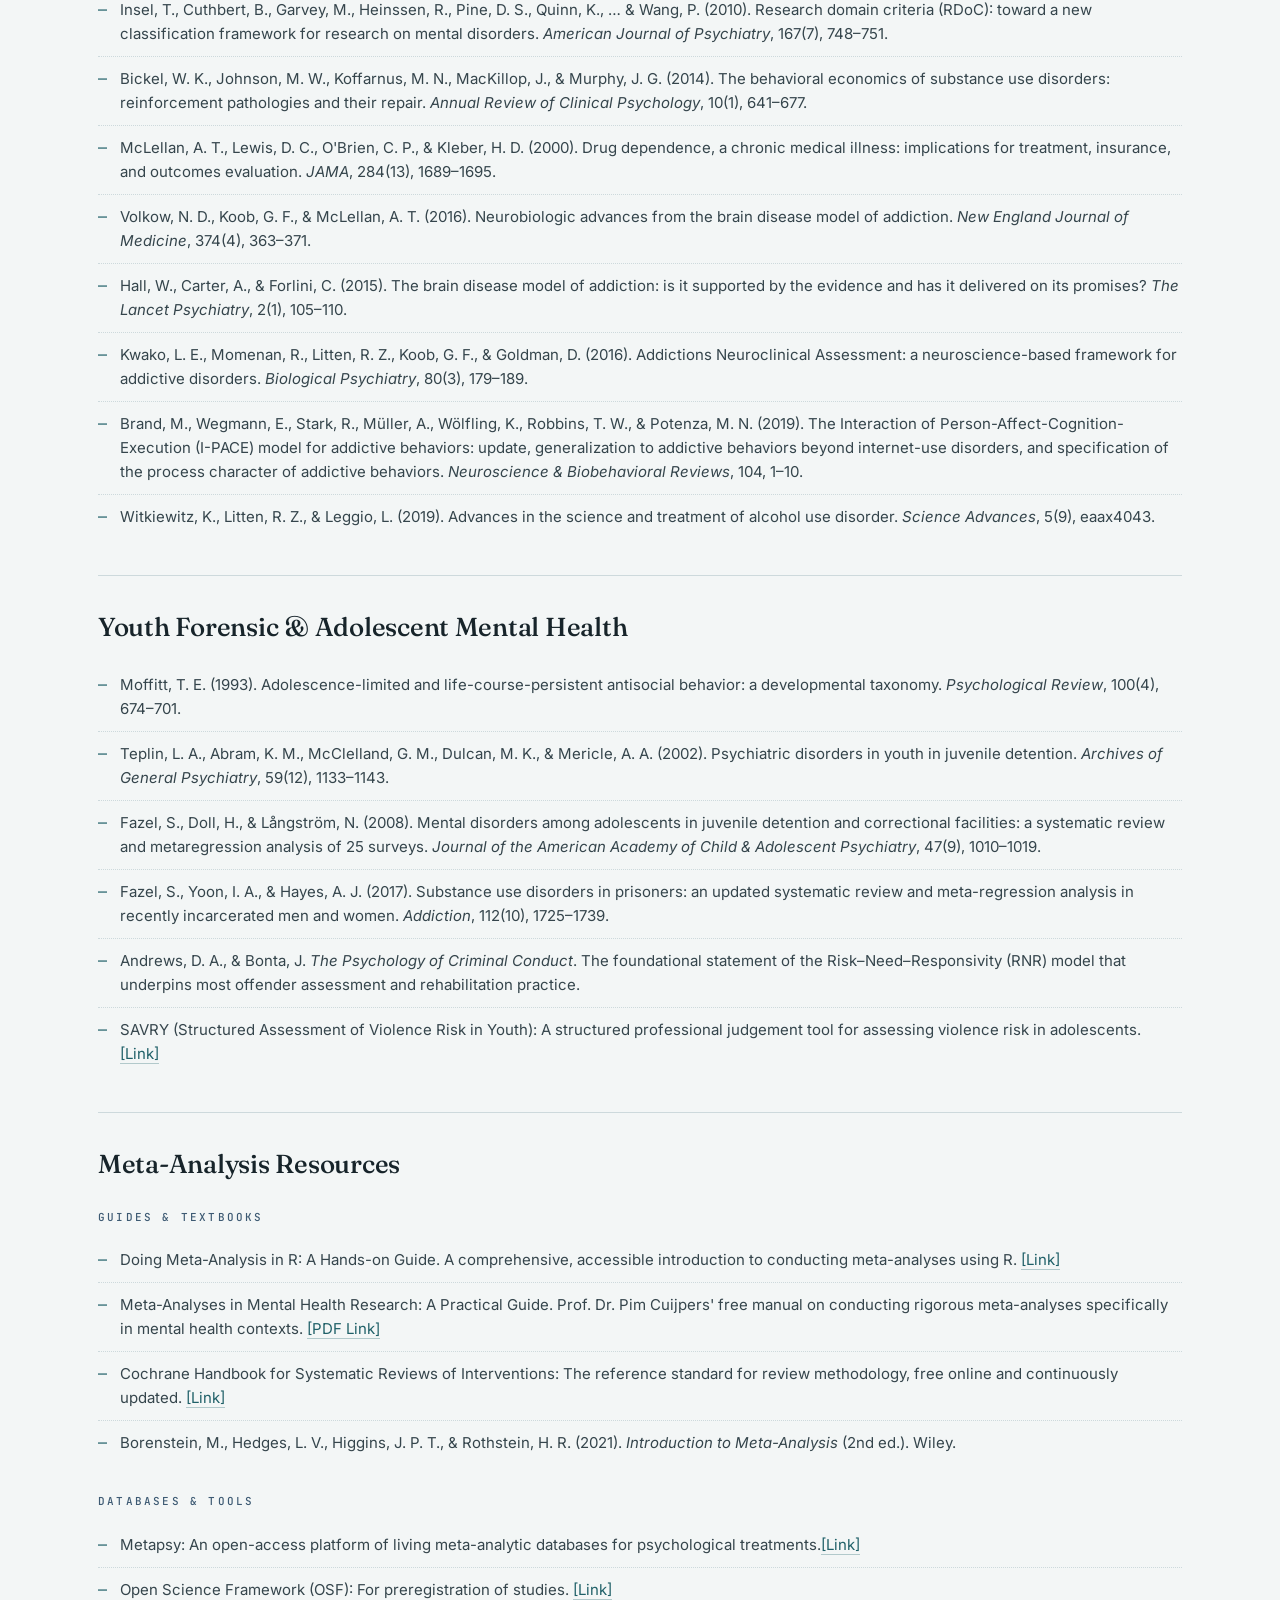
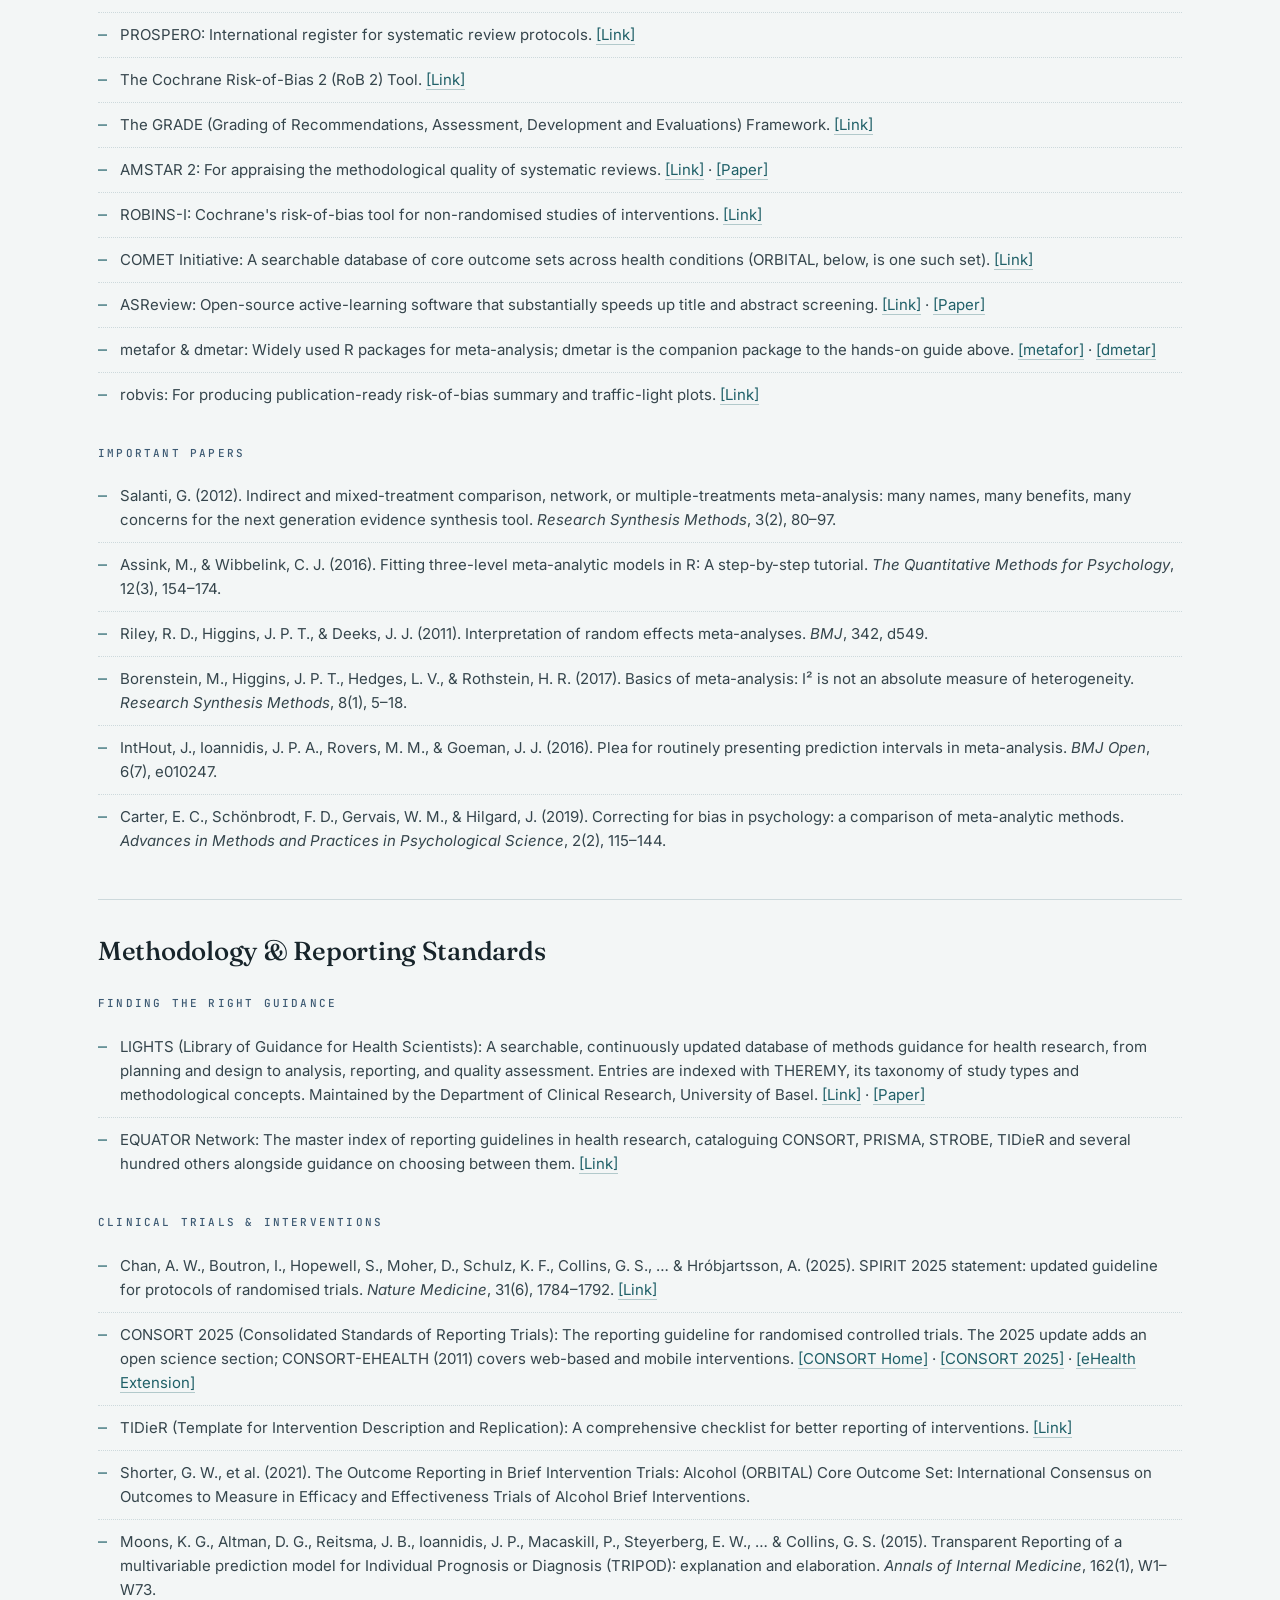
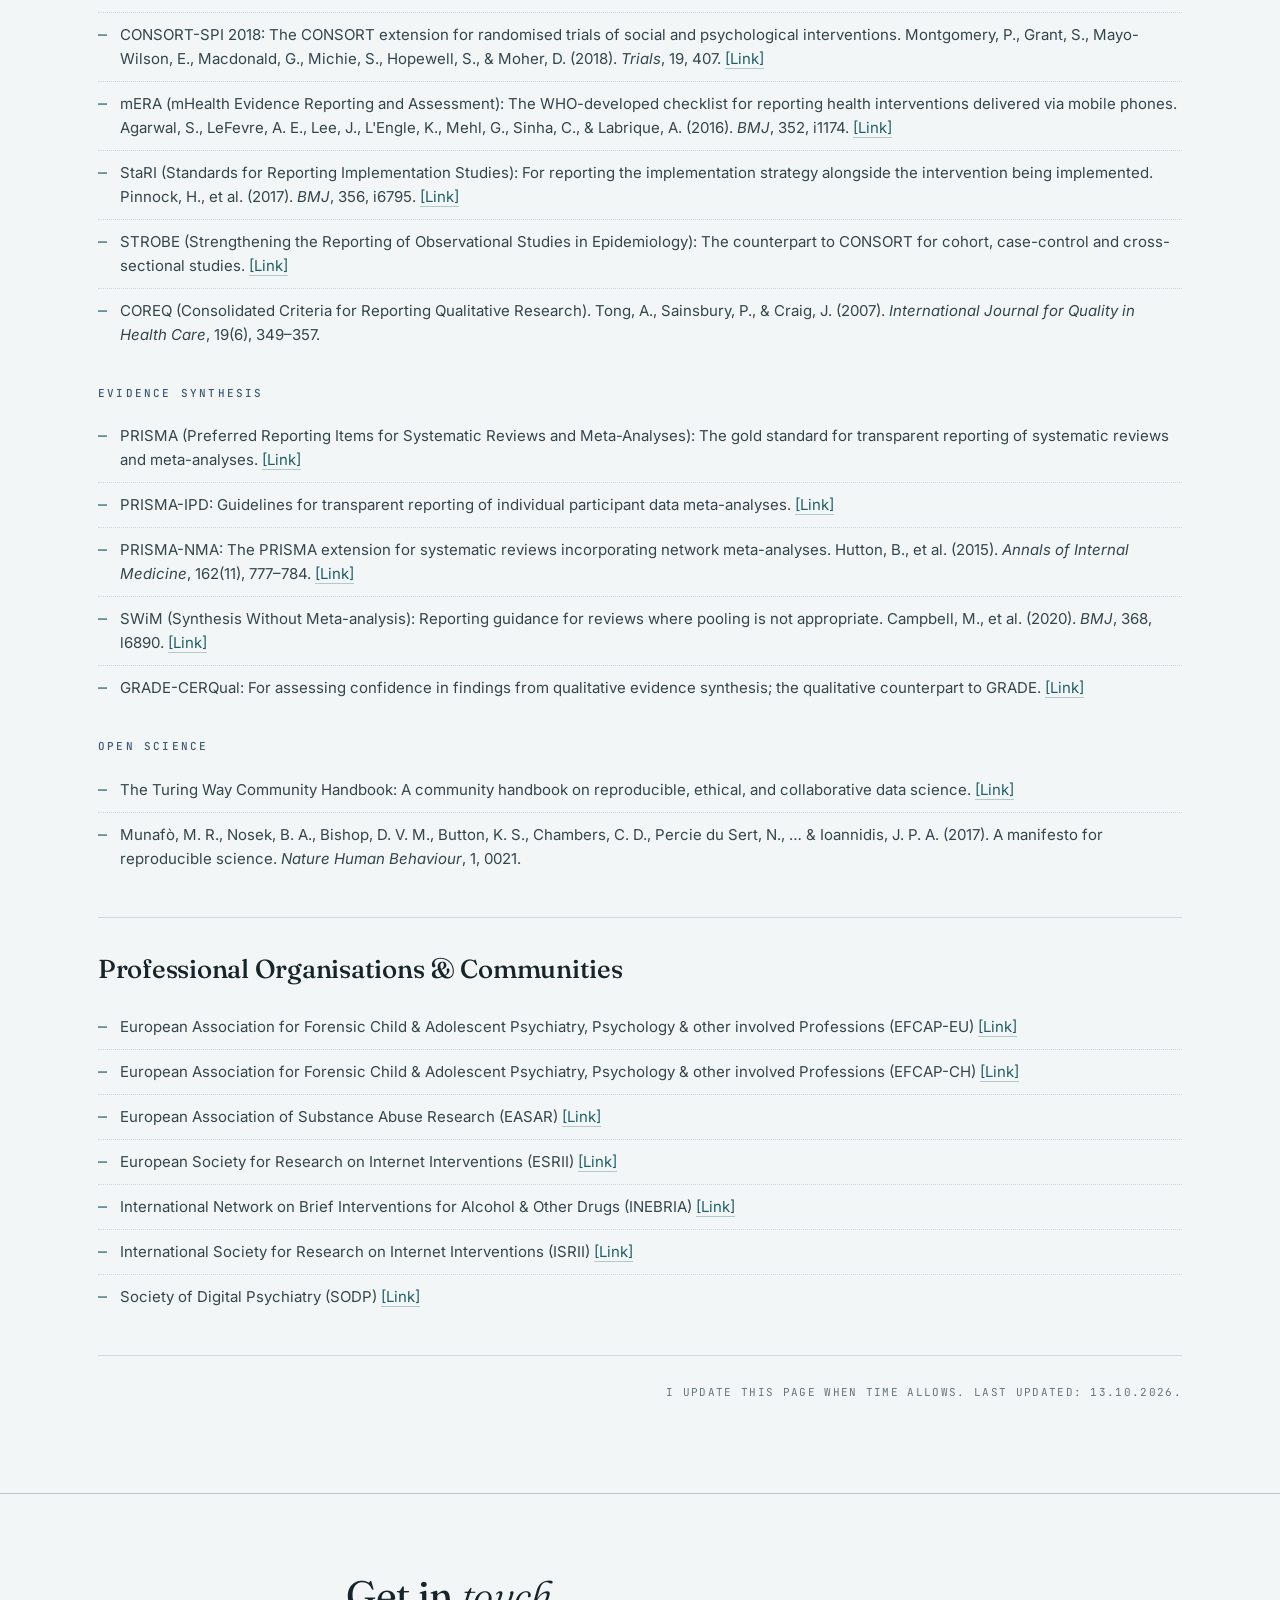
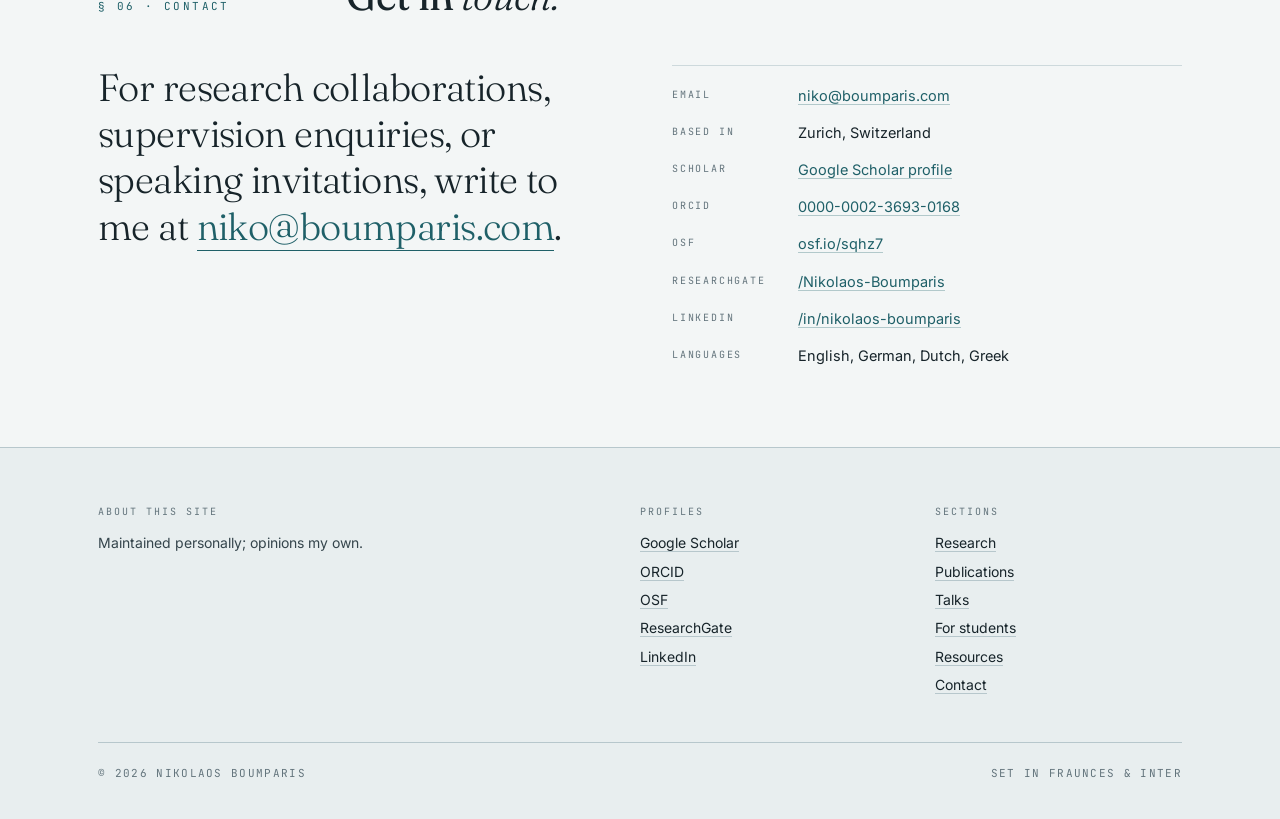
==== commit 82c89a3b: "Update index.html" ====
--- a/index.html
+++ b/index.html
@@ -494,7 +494,7 @@
 
         <h4 class="resource-sub">Databases &amp; Tools</h4>
         <ul class="resource-list">
-          <li>Metapsy: An open-access platform of living meta-analytic databases for psychological treatments. I am working on an addiction-focused counterpart, Metapsy-SUD. <a href="https://metapsy.org" target="_blank" rel="noopener">[Link]</a></li>
+          <li>Metapsy: An open-access platform of living meta-analytic databases for psychological treatments.<a href="https://metapsy.org" target="_blank" rel="noopener">[Link]</a></li>
           <li>Open Science Framework (OSF): For preregistration of studies. <a href="https://osf.io/" target="_blank" rel="noopener">[Link]</a></li>
           <li>PROSPERO: International register for systematic review protocols. <a href="https://www.crd.york.ac.uk/prospero/" target="_blank" rel="noopener">[Link]</a></li>
           <li>The Cochrane Risk-of-Bias 2 (RoB 2) Tool. <a href="https://methods.cochrane.org/bias/resources/rob-2-revised-cochrane-risk-bias-tool-randomized-trials" target="_blank" rel="noopener">[Link]</a></li>
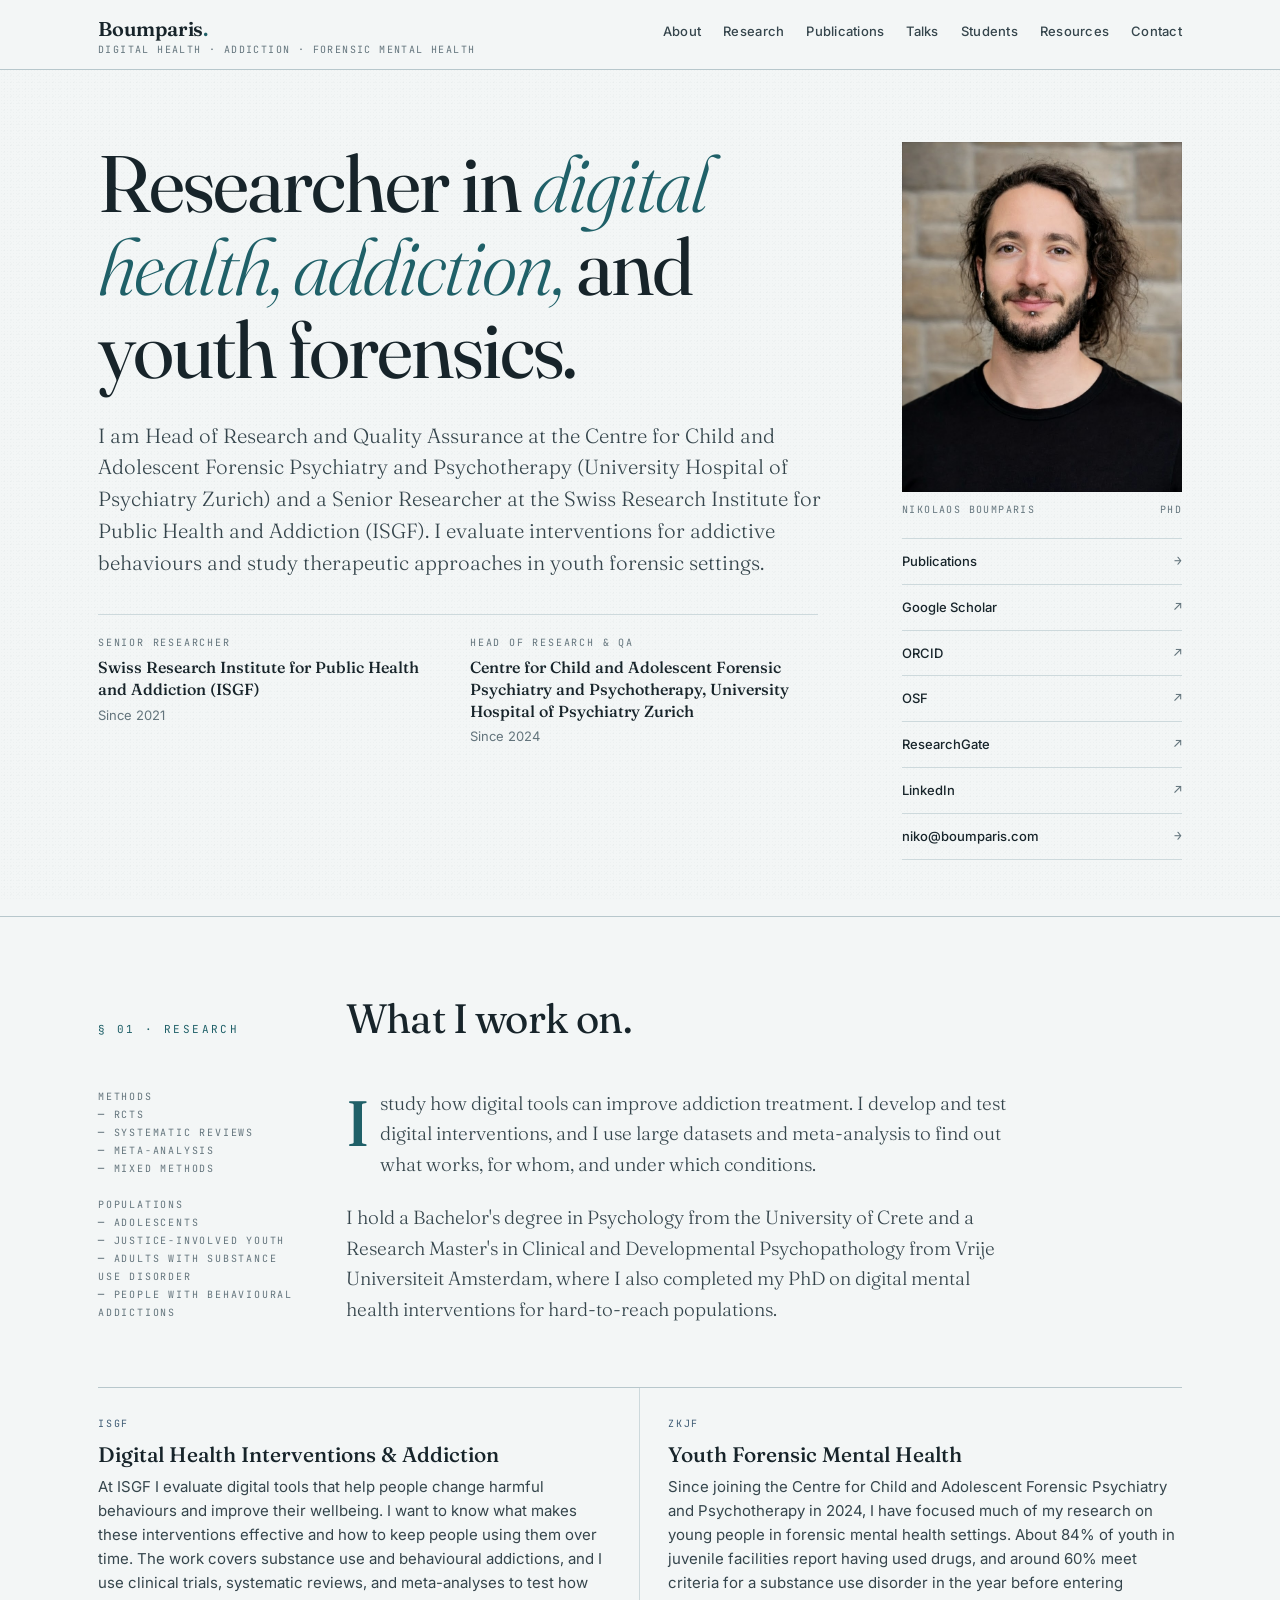
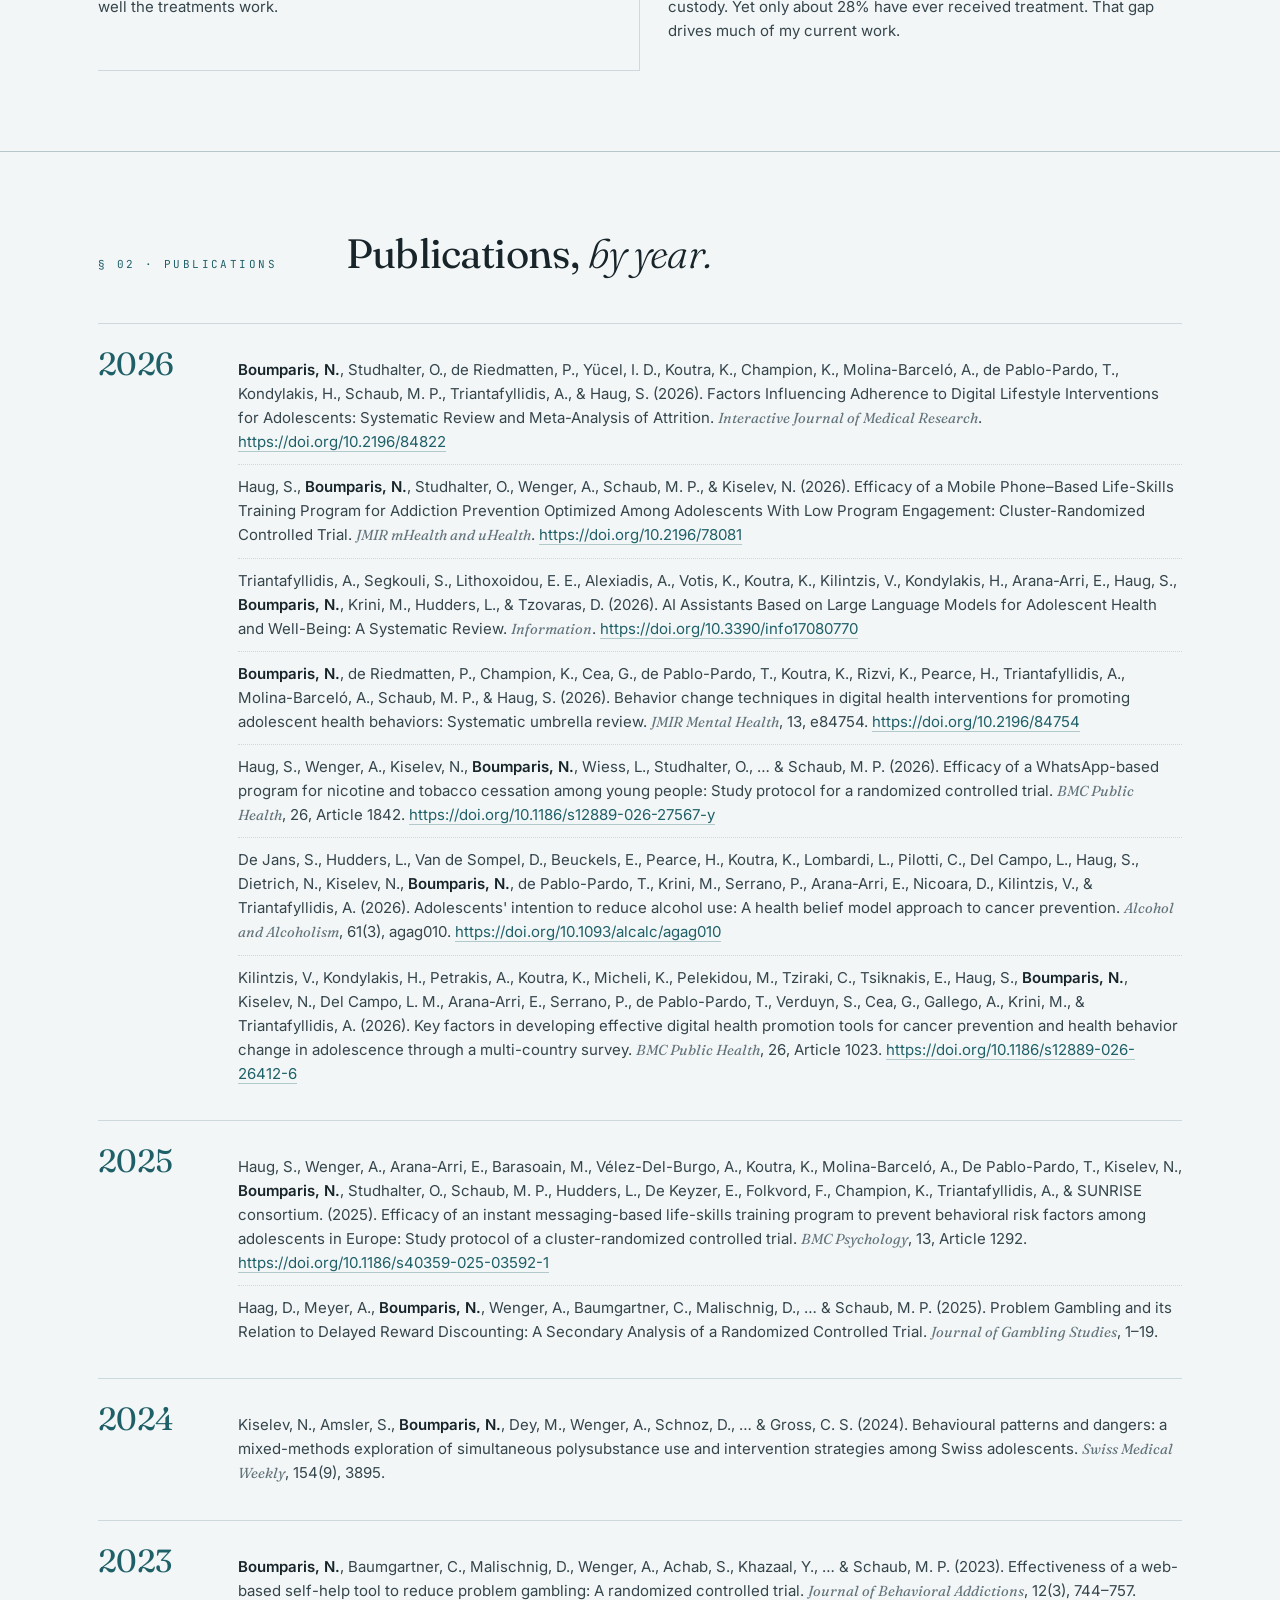
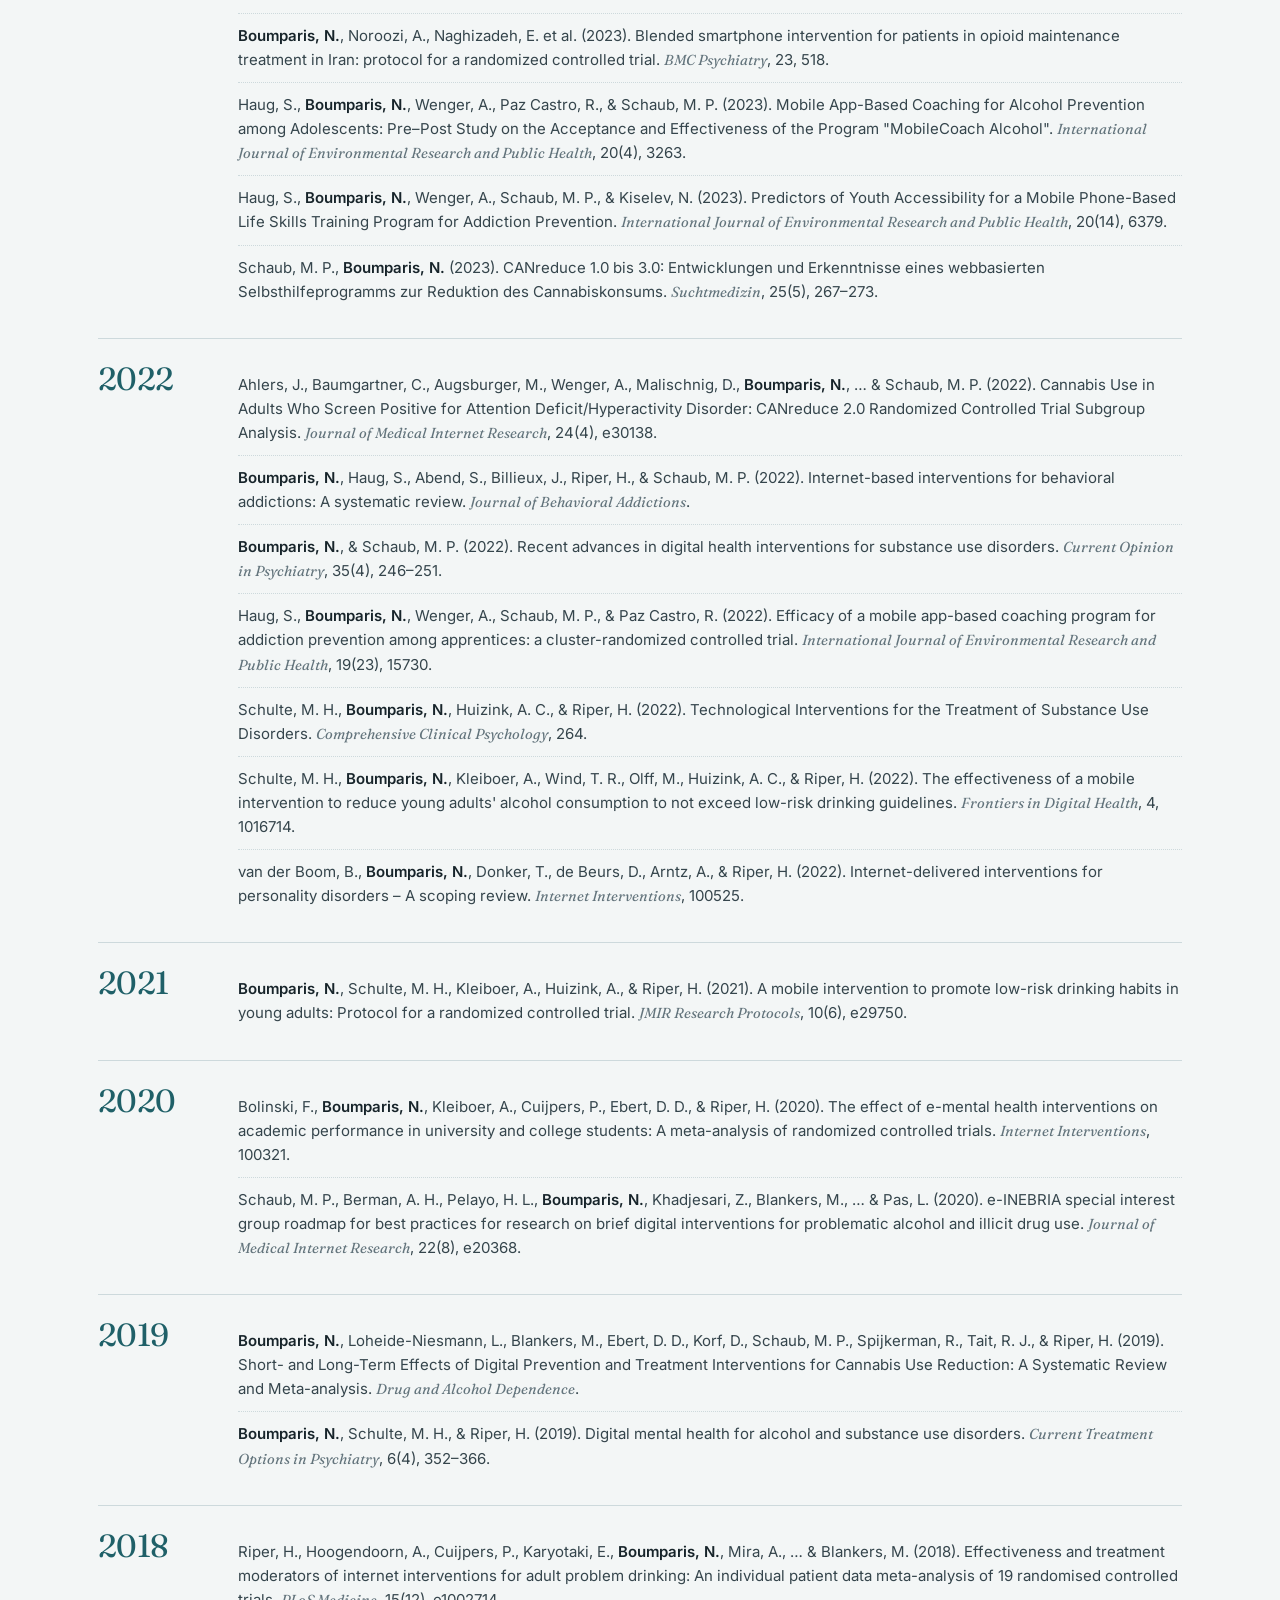
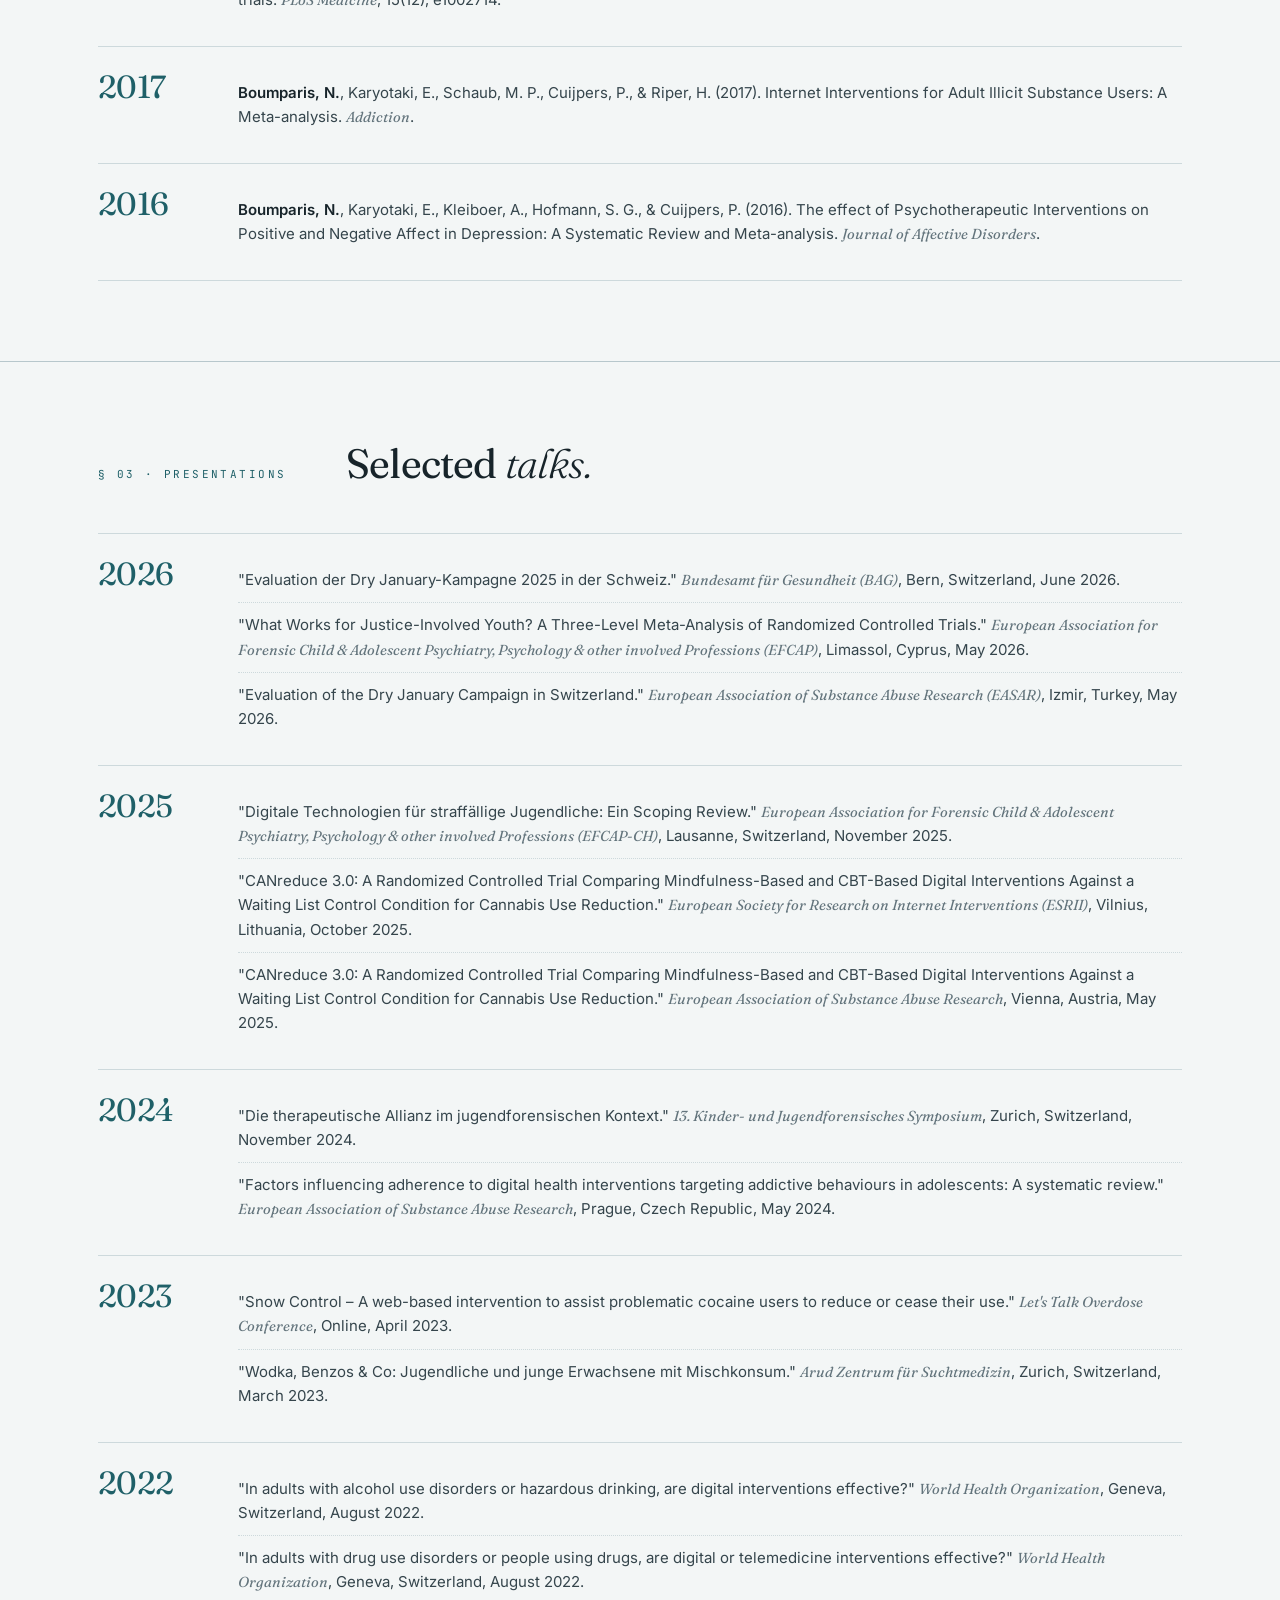
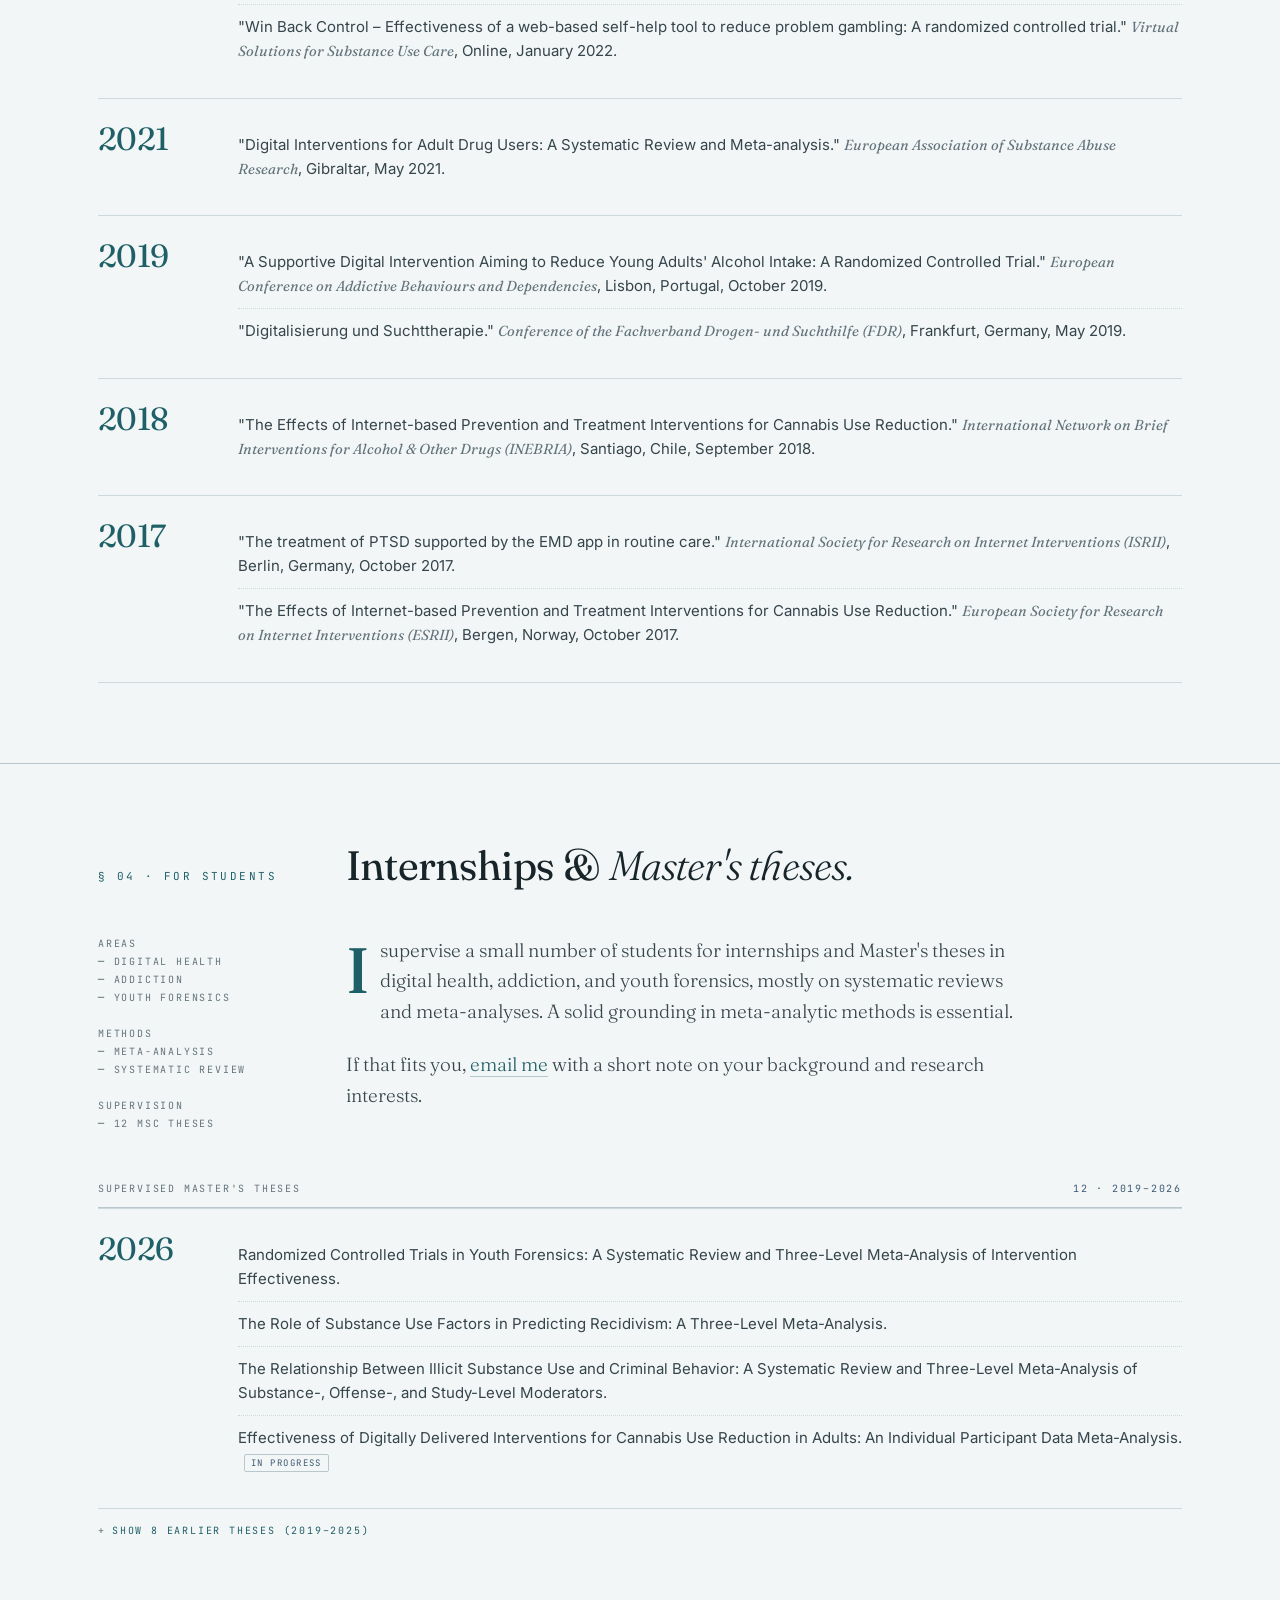
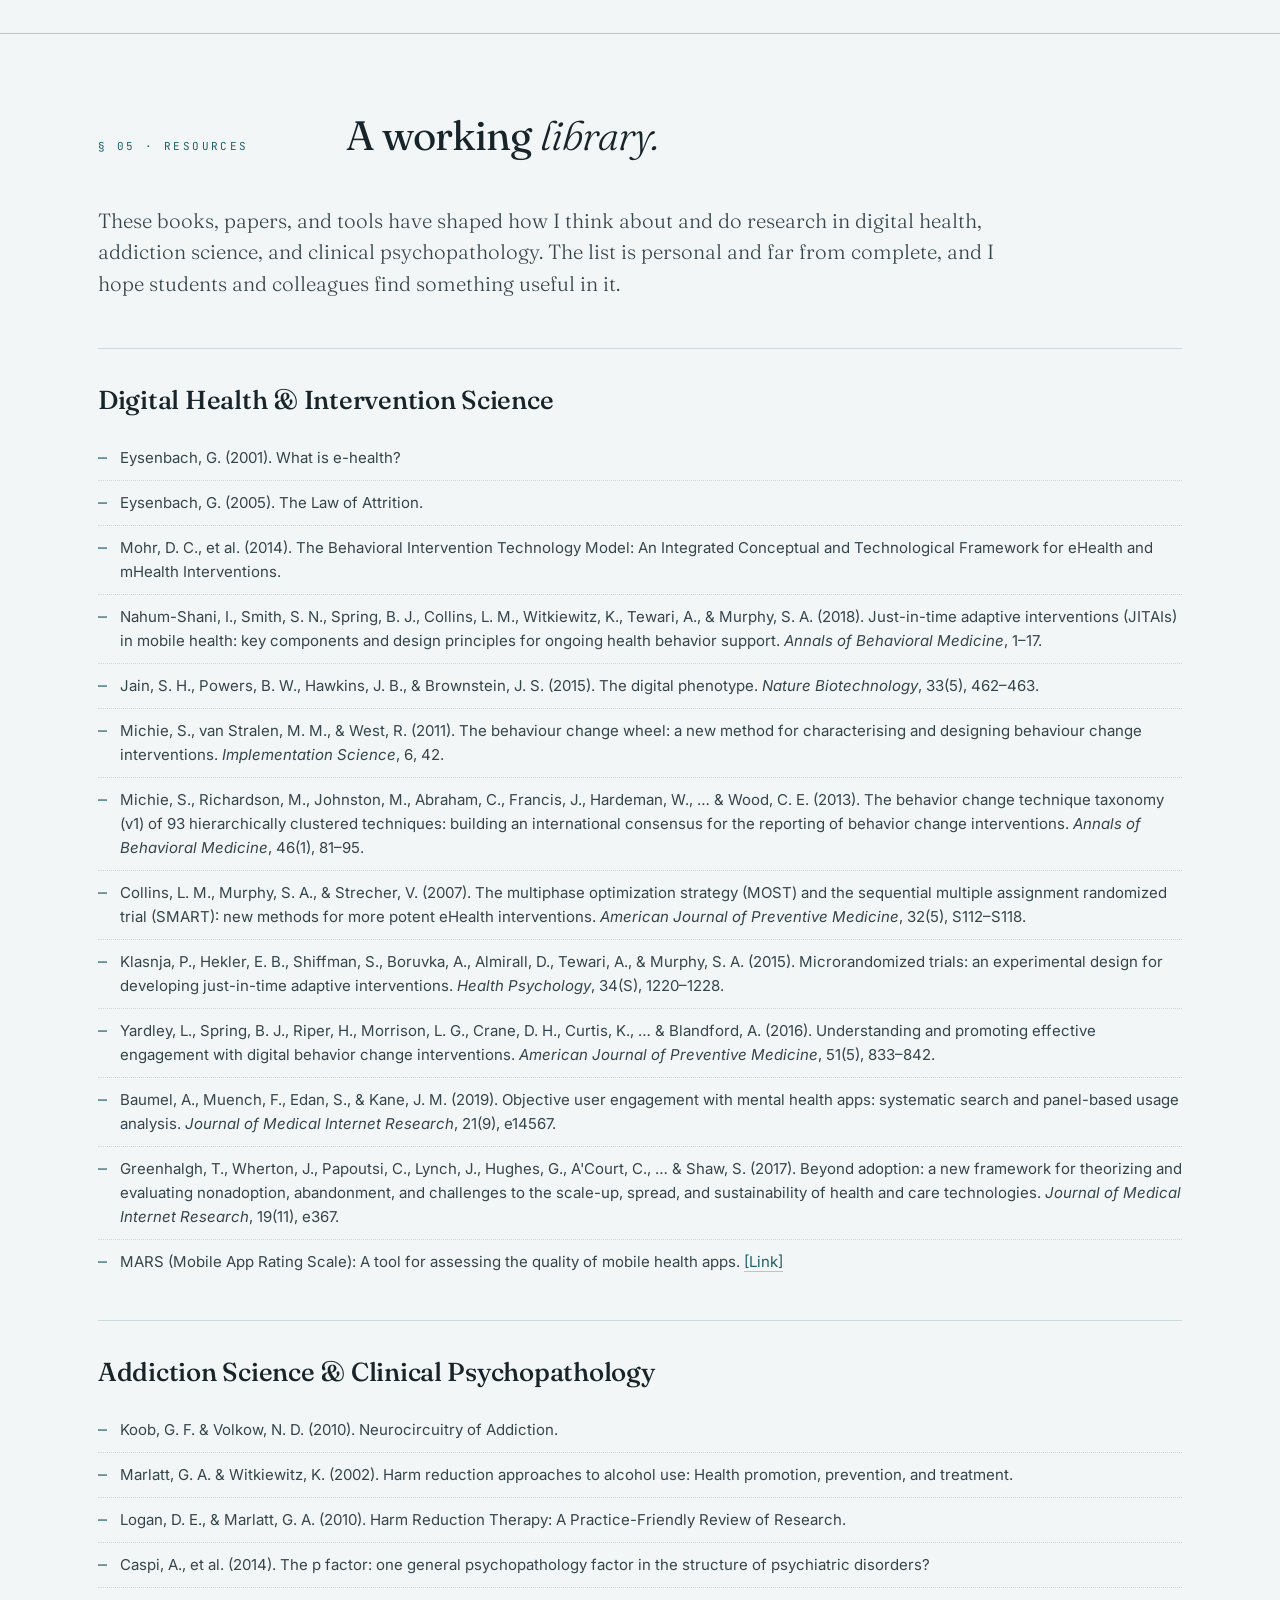
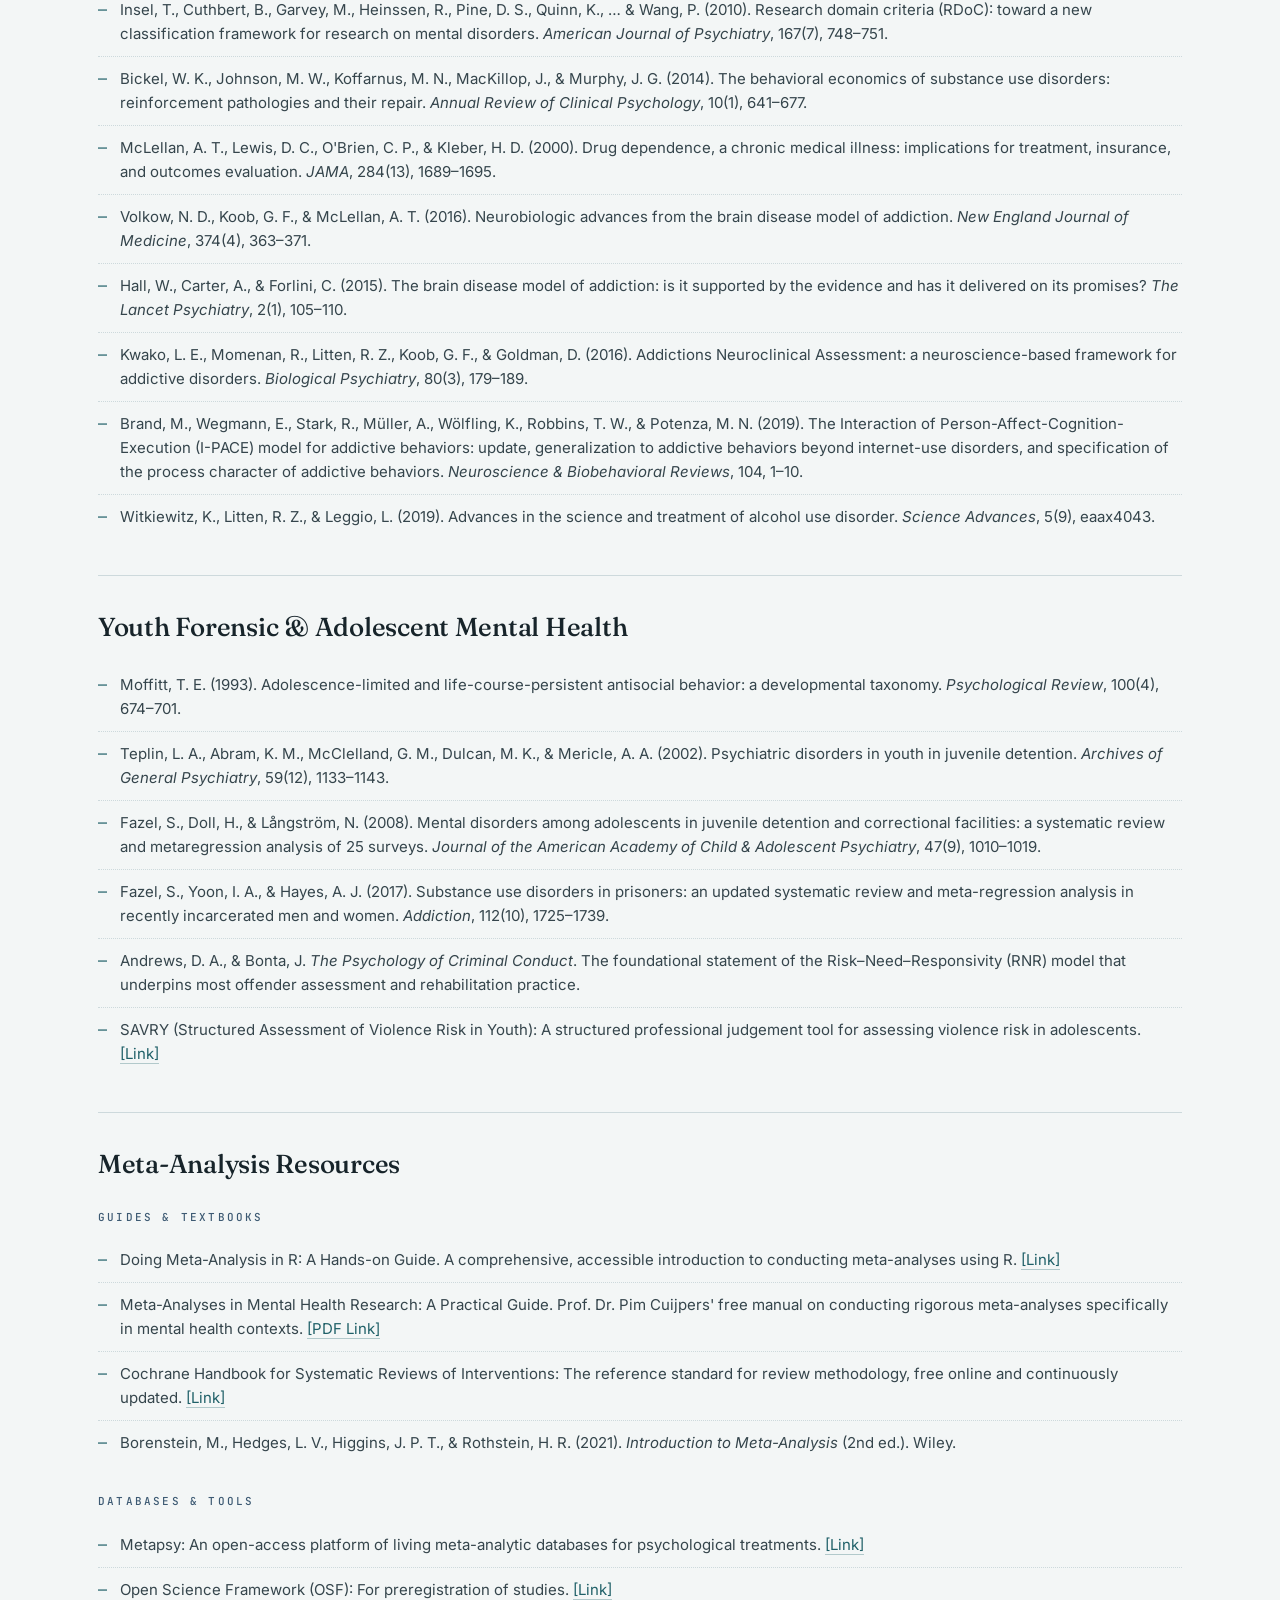
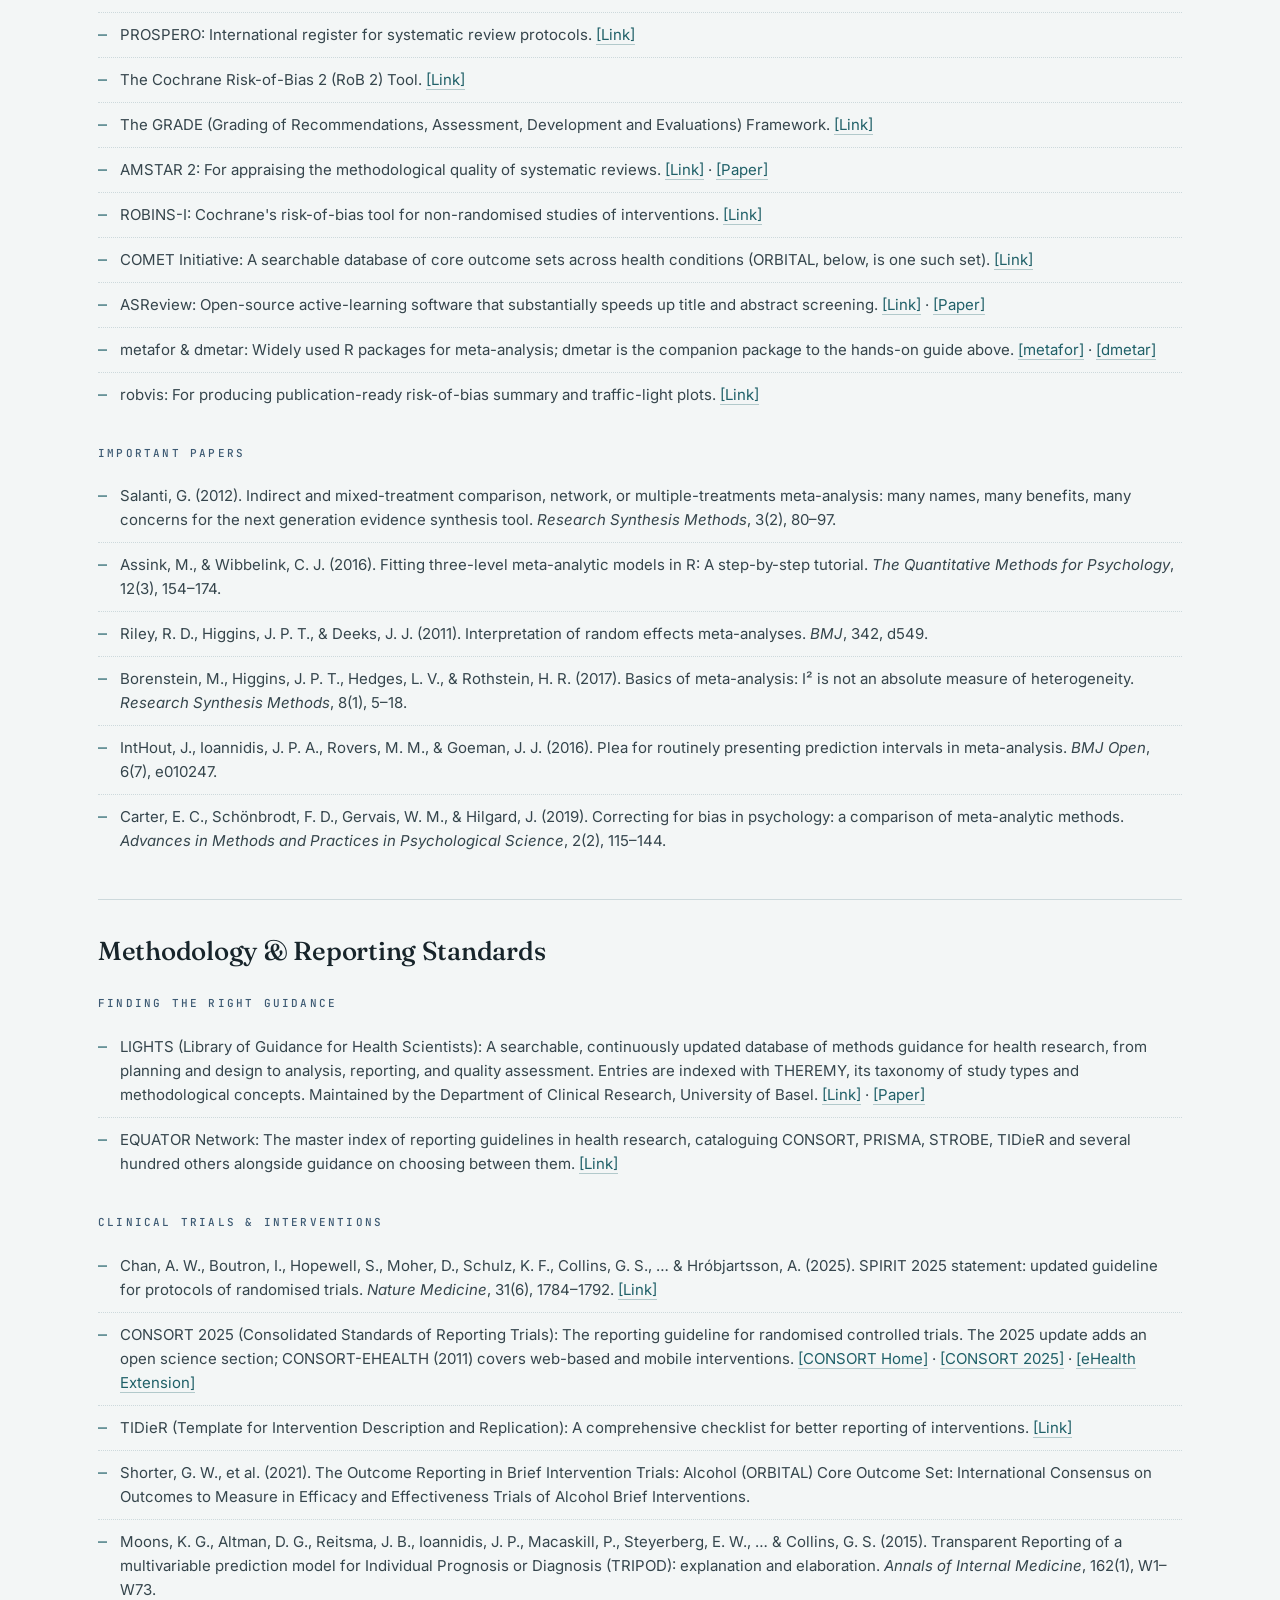
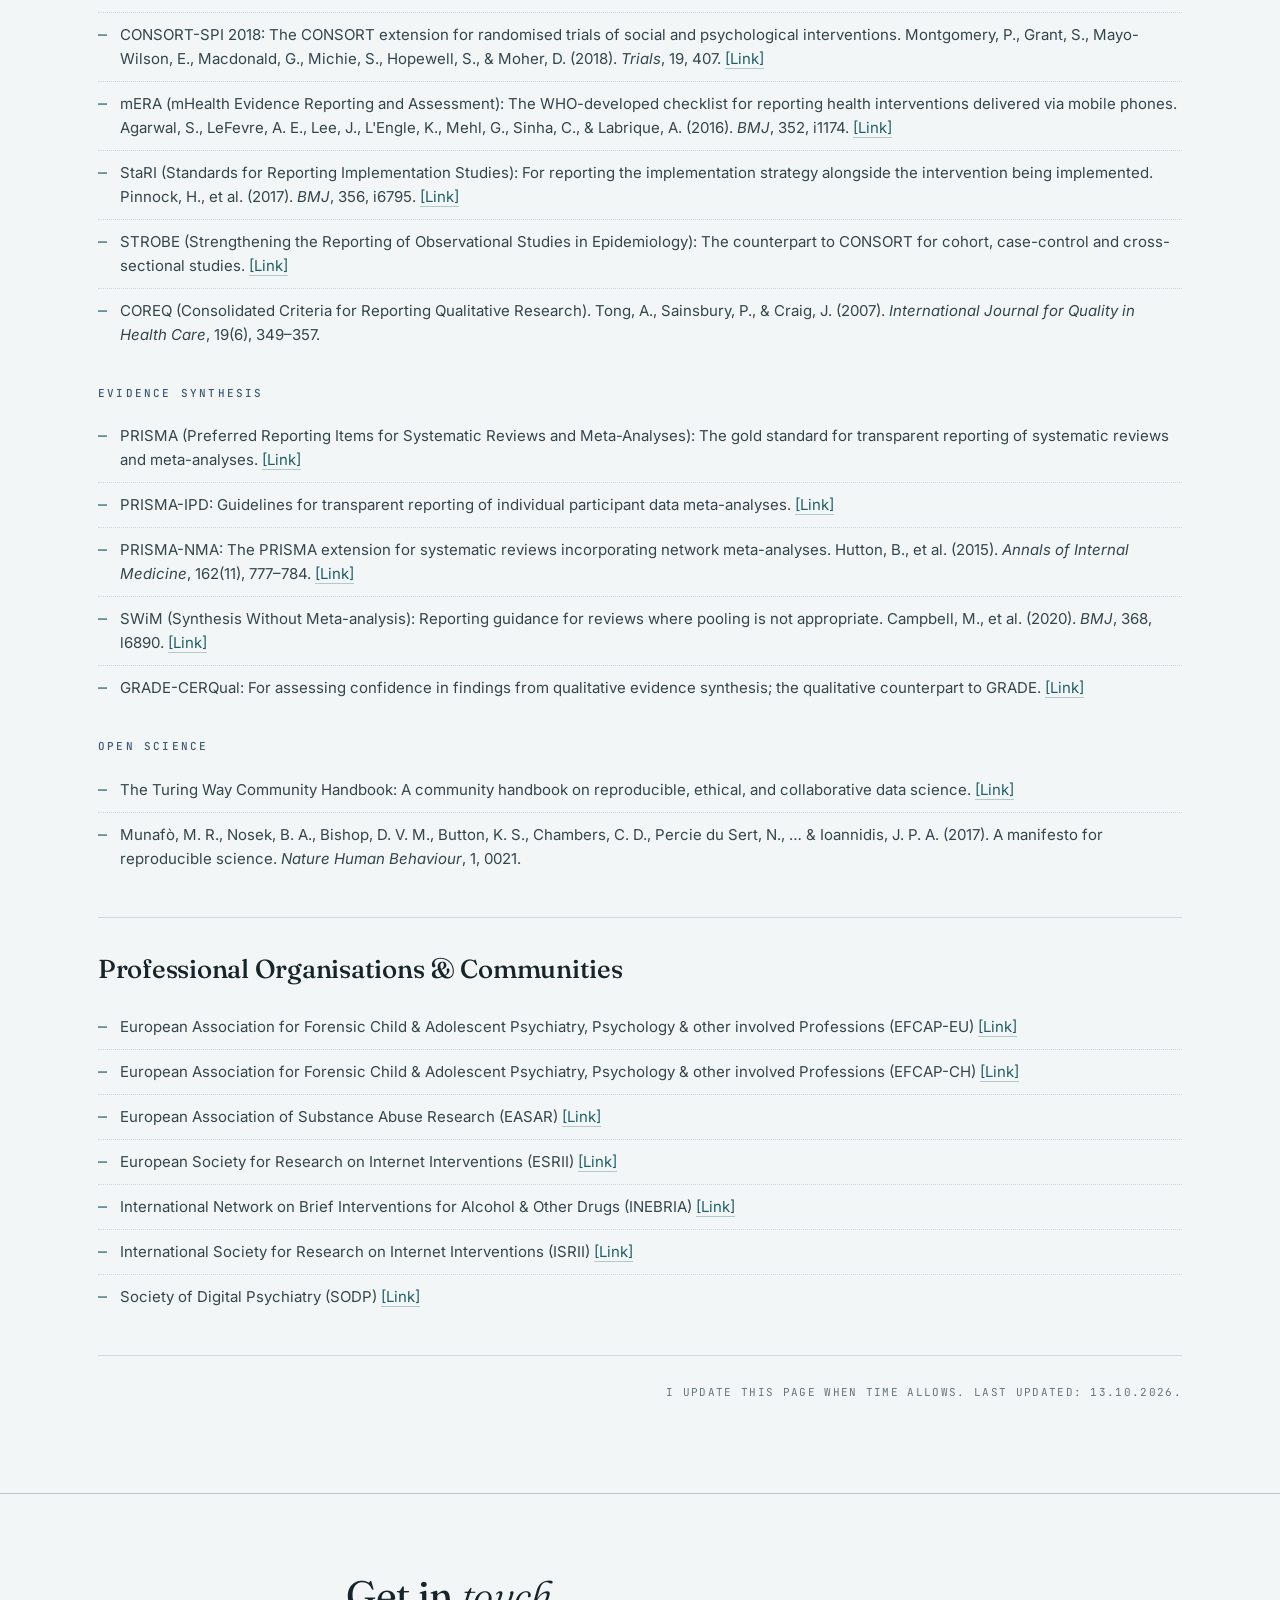
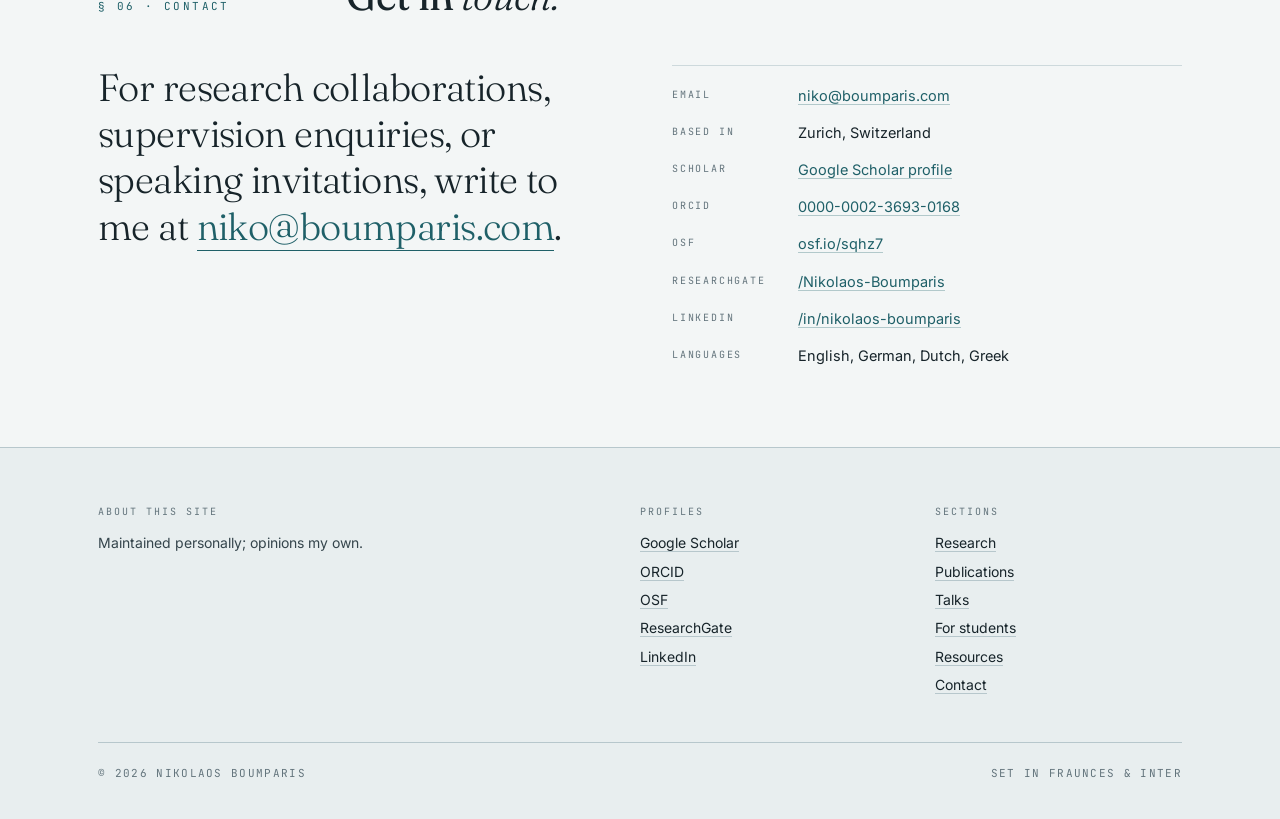
==== commit 529c5af5: "Update index.html" ====
--- a/index.html
+++ b/index.html
@@ -494,7 +494,7 @@
 
         <h4 class="resource-sub">Databases &amp; Tools</h4>
         <ul class="resource-list">
-          <li>Metapsy: An open-access platform of living meta-analytic databases for psychological treatments.<a href="https://metapsy.org" target="_blank" rel="noopener">[Link]</a></li>
+          <li>Metapsy: An open-access platform of living meta-analytic databases for psychological treatments. <a href="https://metapsy.org" target="_blank" rel="noopener">[Link]</a></li>
           <li>Open Science Framework (OSF): For preregistration of studies. <a href="https://osf.io/" target="_blank" rel="noopener">[Link]</a></li>
           <li>PROSPERO: International register for systematic review protocols. <a href="https://www.crd.york.ac.uk/prospero/" target="_blank" rel="noopener">[Link]</a></li>
           <li>The Cochrane Risk-of-Bias 2 (RoB 2) Tool. <a href="https://methods.cochrane.org/bias/resources/rob-2-revised-cochrane-risk-bias-tool-randomized-trials" target="_blank" rel="noopener">[Link]</a></li>
